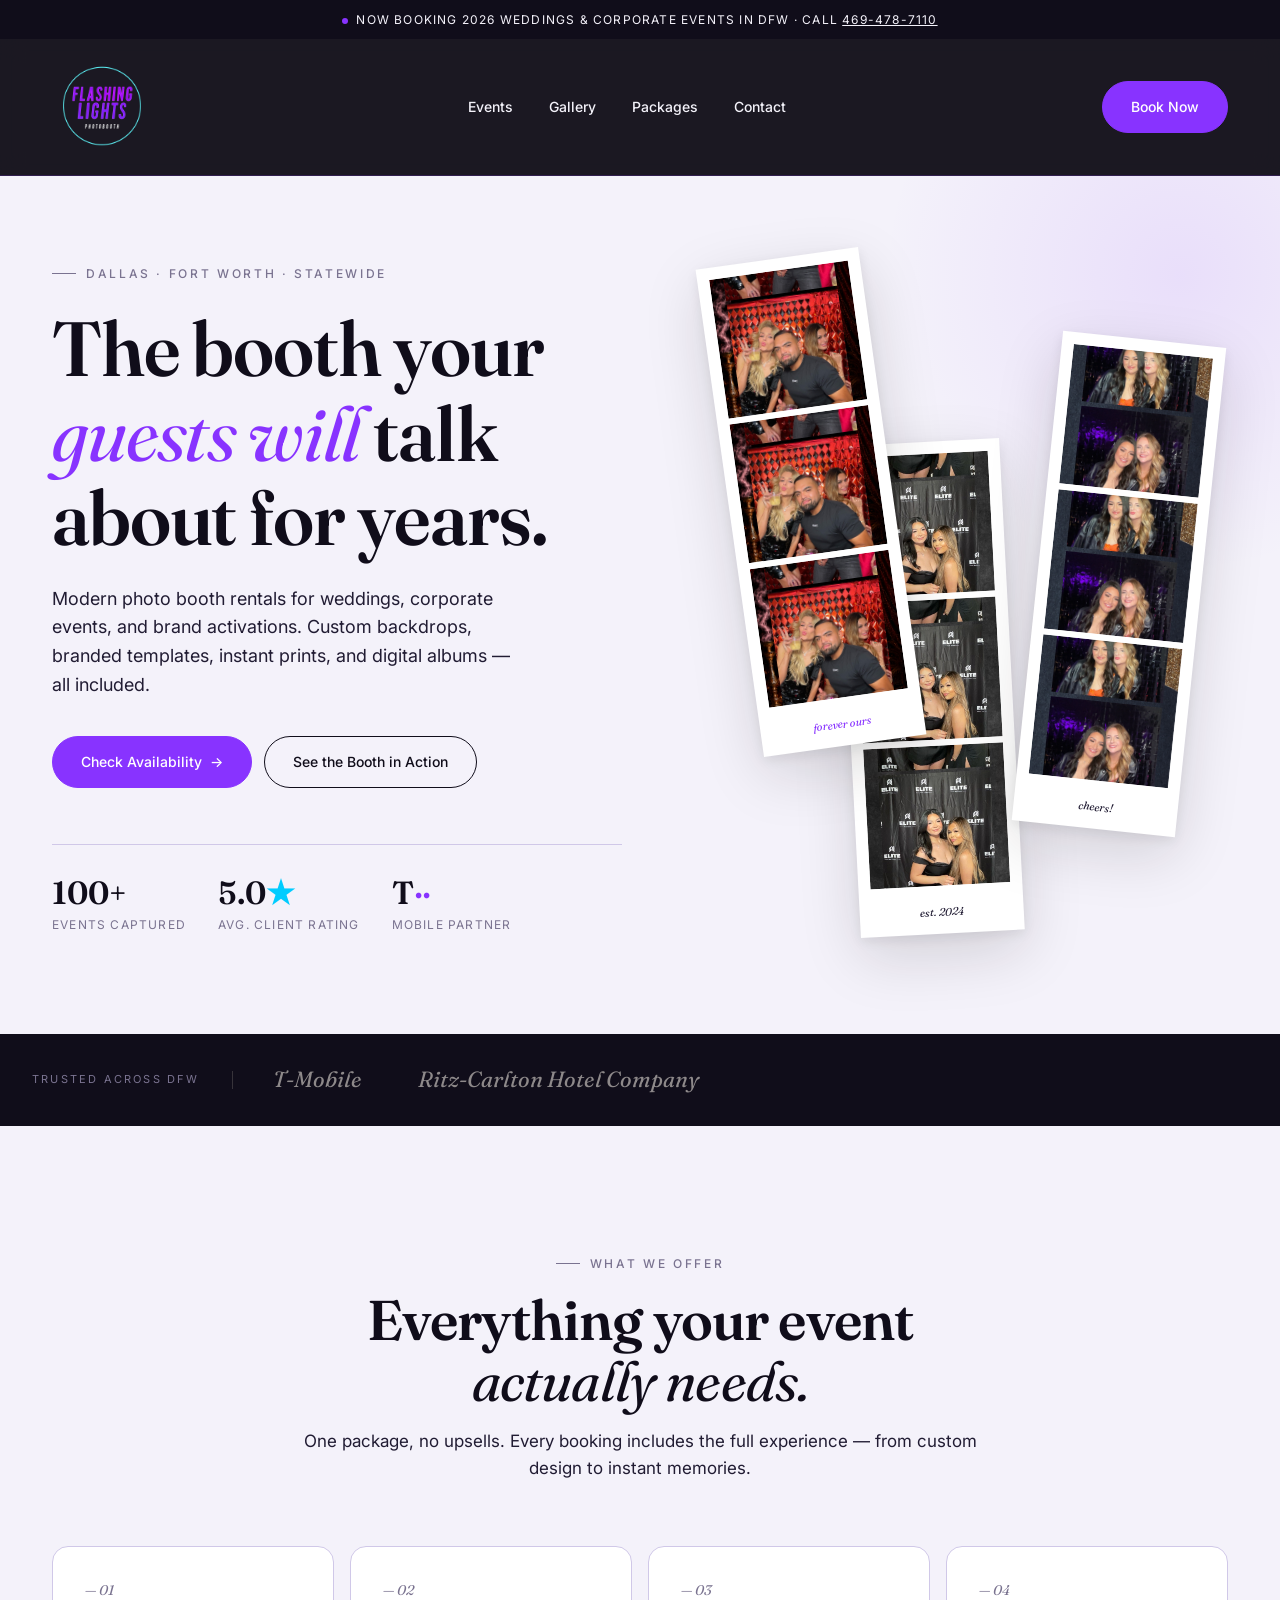
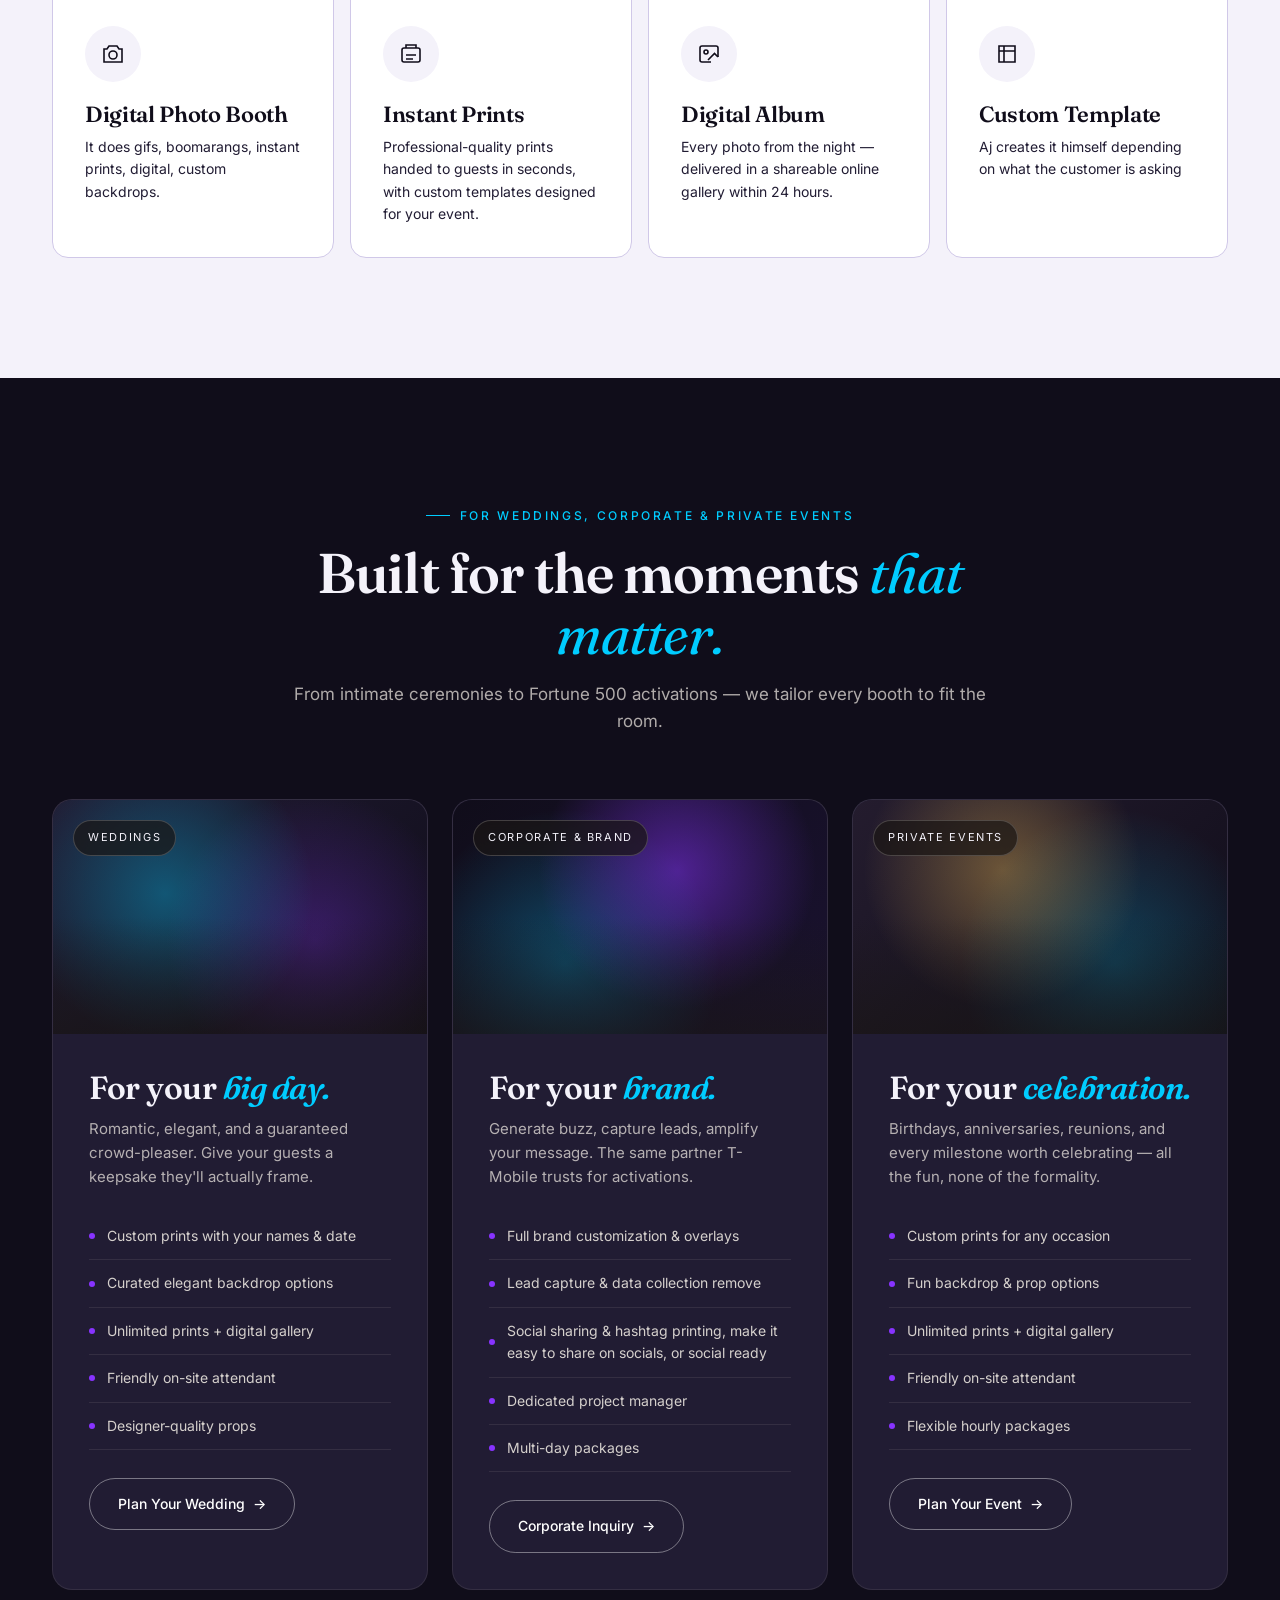
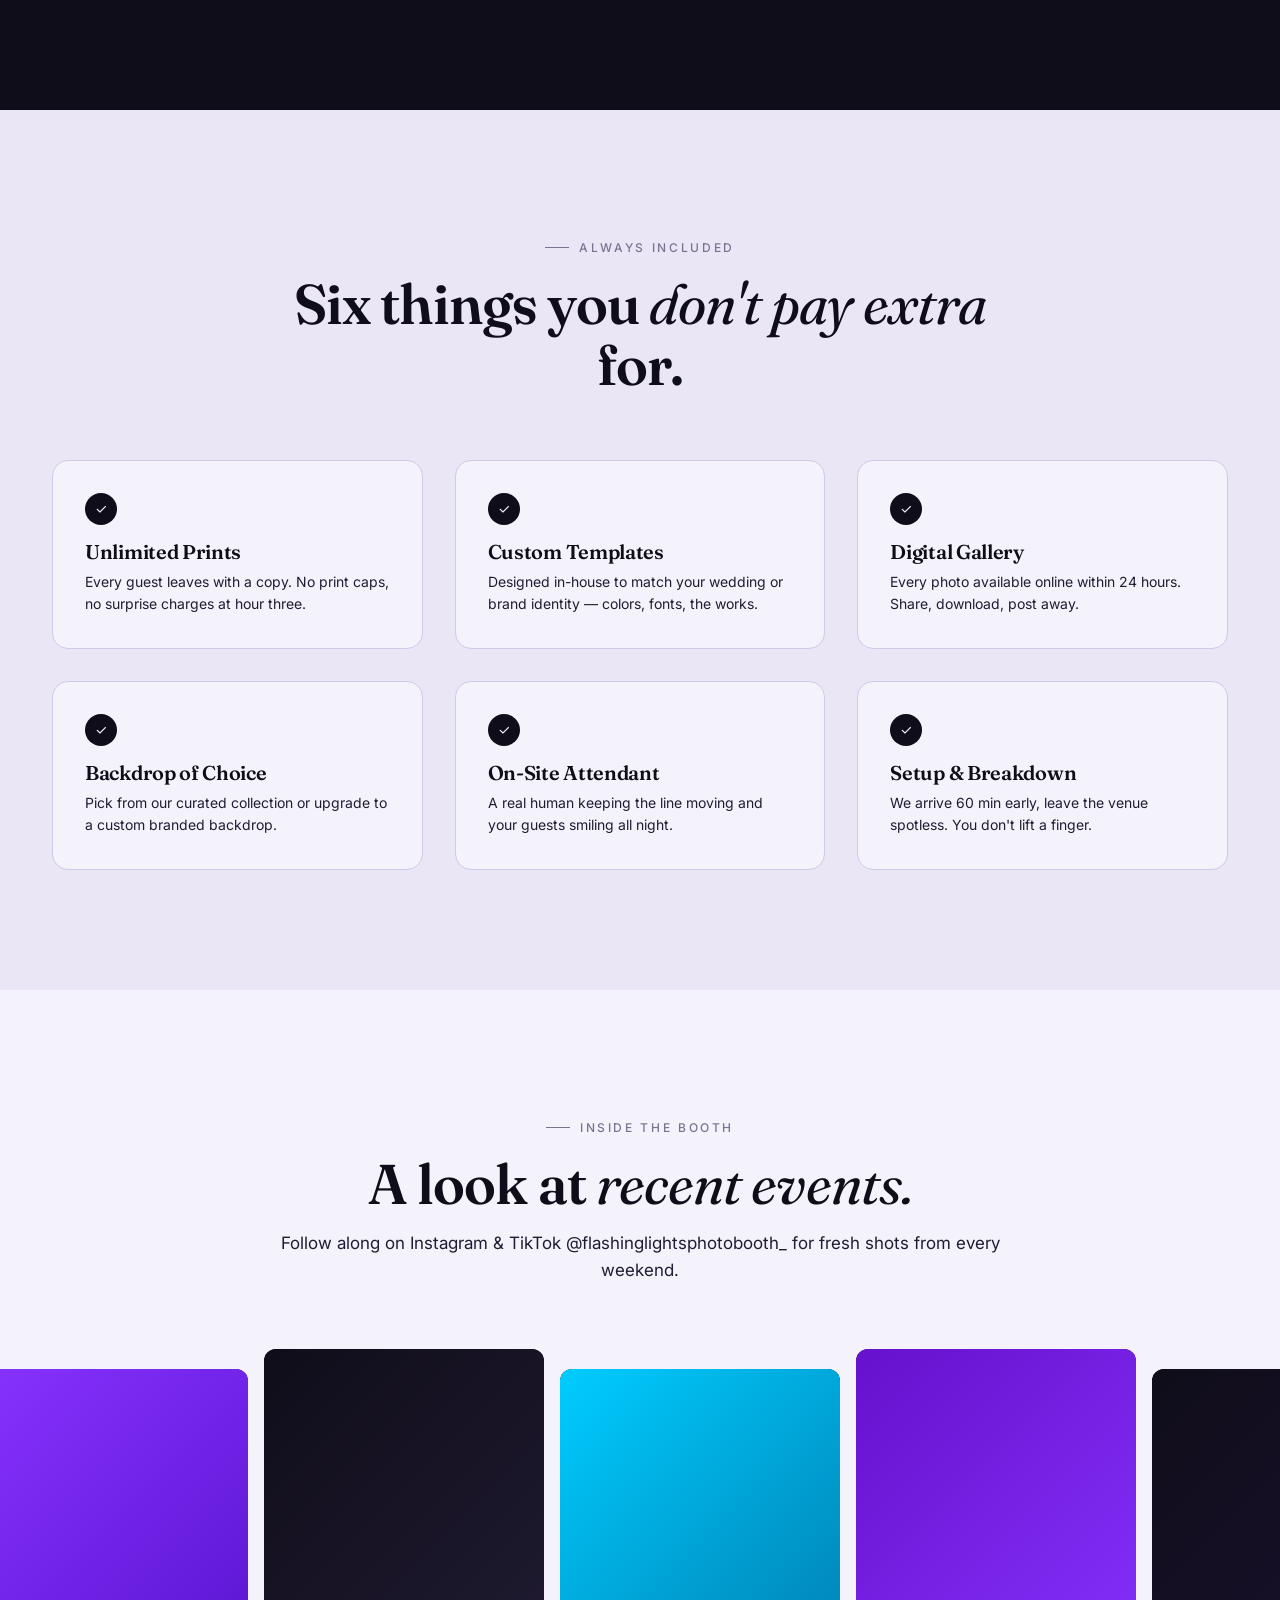
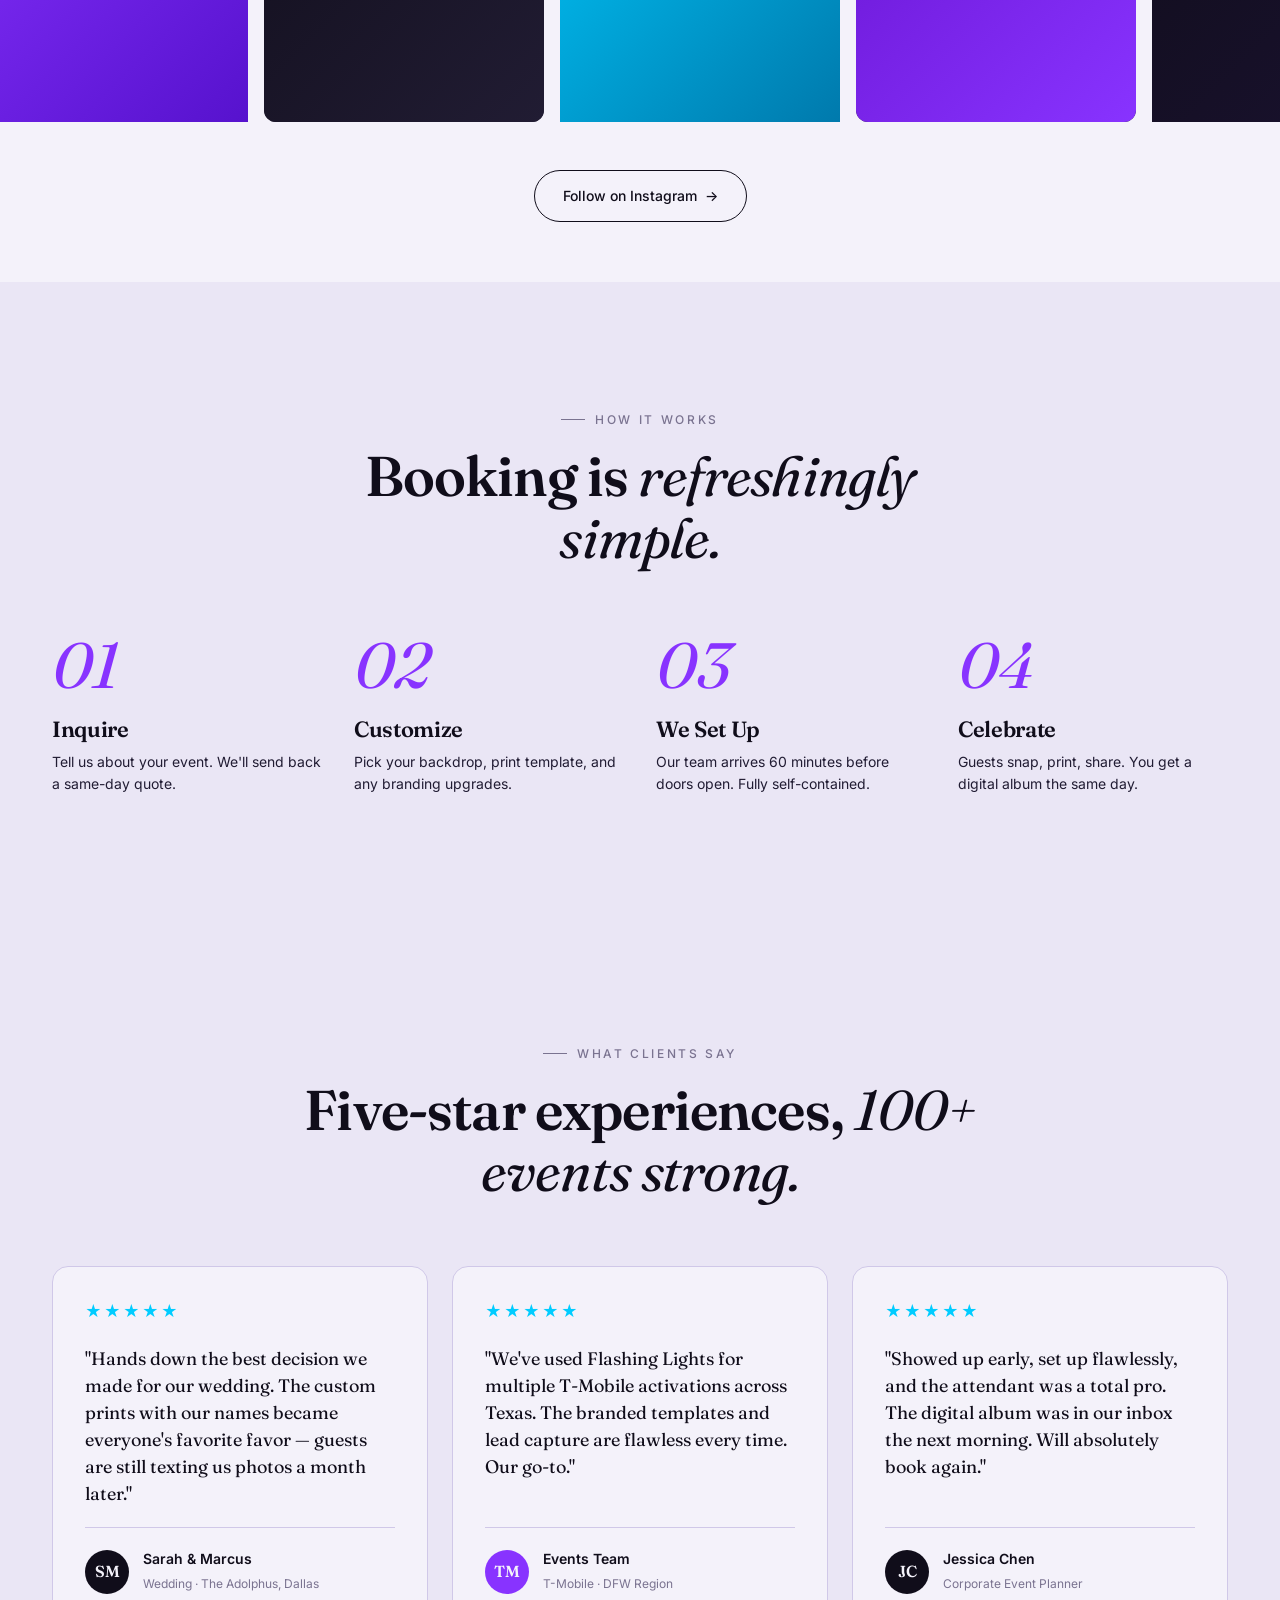
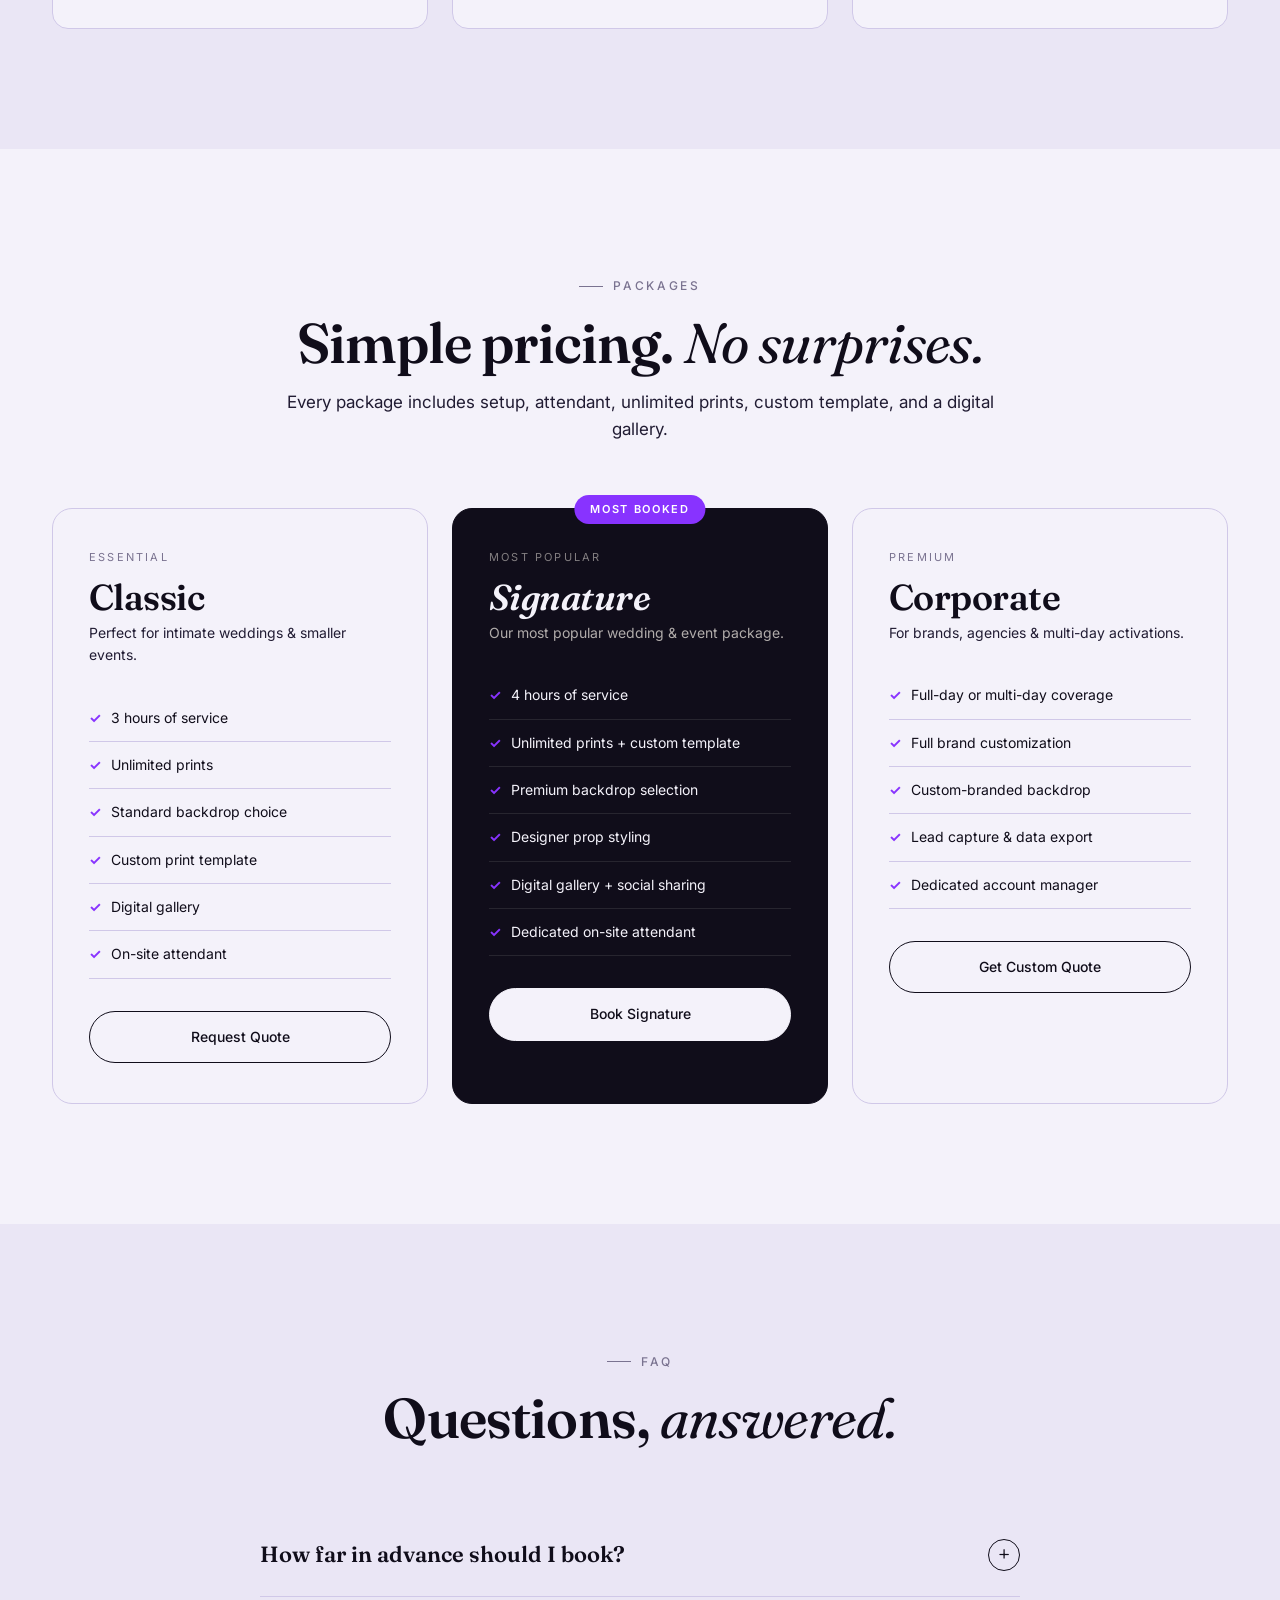
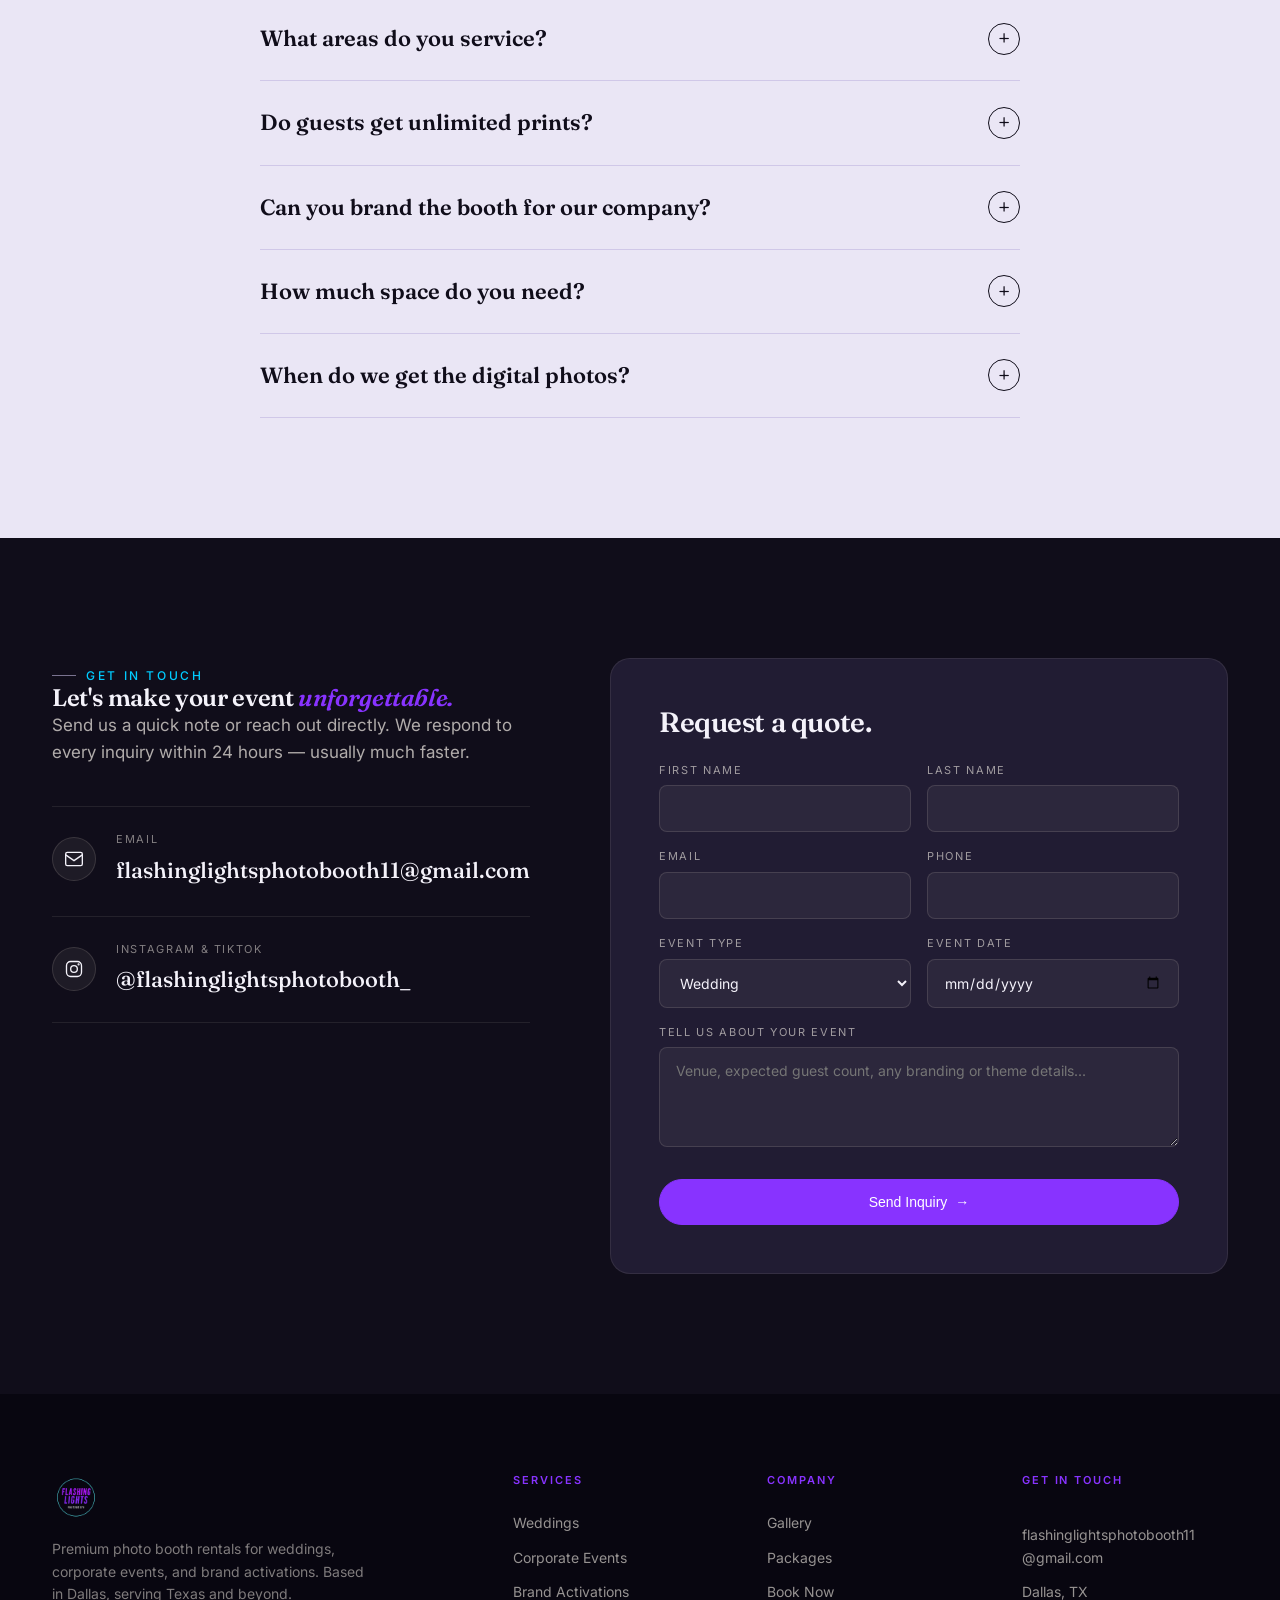
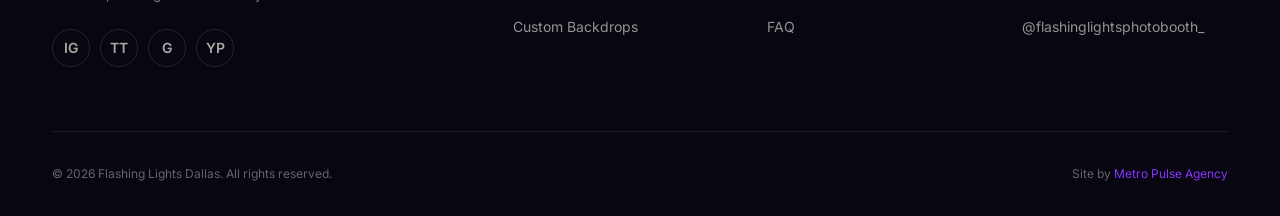
==== index.html @ 2d7314d4 "added-main-image-changs-andAjs-changes" ====
<!DOCTYPE html>
<html lang="en">
<head>
<meta charset="UTF-8" />
<meta name="viewport" content="width=device-width, initial-scale=1.0" />
<title>Flashing Lights Dallas — Photo Booth Rentals for Weddings & Corporate Events</title>
<meta name="description" content="Premium photo booth rentals in Dallas. Weddings, corporate events, and brand activations. Trusted by T-Mobile. Custom templates, backdrops, prints, and digital albums." />
<link rel="preconnect" href="https://fonts.googleapis.com">
<link rel="preconnect" href="https://fonts.gstatic.com" crossorigin>
<link href="https://fonts.googleapis.com/css2?family=Fraunces:ital,opsz,wght@0,9..144,400;0,9..144,600;0,9..144,800;1,9..144,400&family=Inter:wght@300;400;500;600;700&display=swap" rel="stylesheet">
<link rel="stylesheet" href="style.css">
</head>
<body>

<div class="top-bar">
  <span class="magenta-dot"></span>Now booking 2026 weddings &amp; corporate events in DFW · Call <a href="tel:4694787110" style="text-decoration:underline;">469-478-7110</a>
</div>

<nav class="nav">
  <div class="nav-inner">
    <a href="#" class="logo">
      <img src="assets/flashing-lights-logo.png" alt="Flashing Lights Dallas Photo Booth" class="logo-img">
    </a>
    <ul class="nav-links">
      <li><a href="#weddings">Events</a></li>
      <li><a href="#gallery">Gallery</a></li>
      <li><a href="#packages">Packages</a></li>
      <li><a href="#contact">Contact</a></li>
    </ul>
    <div class="nav-cta">
      <a href="#contact" class="btn primary">Book Now</a>
    </div>
  </div>
</nav>

<section class="hero">
  <div class="container">
    <div class="hero-grid">
      <div class="reveal">
        <span class="eyebrow">Dallas · Fort Worth · Statewide</span>
        <h1>The booth your <em>guests will</em> talk about for years.</h1>
        <p class="lead">Modern photo booth rentals for weddings, corporate events, and brand activations. Custom backdrops, branded templates, instant prints, and digital albums — all included.</p>
        <div class="hero-cta">
          <a href="#contact" class="btn primary">Check Availability <span class="arrow">→</span></a>
          <a href="#gallery" class="btn">See the Booth in Action</a>
        </div>
        <div class="hero-meta">
          <div class="hero-meta-item"><div class="num">100+</div><div class="label">Events Captured</div></div>
          <div class="hero-meta-item"><div class="num">5.0<span style="color:var(--gold);">★</span></div><div class="label">Avg. Client Rating</div></div>
          <div class="hero-meta-item"><div class="num">T<span style="color:var(--magenta);">··</span></div><div class="label">Mobile Partner</div></div>
        </div>
      </div>
      <div class="hero-visual reveal">
        <div class="photo-strip strip-1"><div class="photos"><div class="photo"><img src="assets/main-1.jpeg" alt="Photo booth guests"></div><div class="photo"><img src="assets/main-1.jpeg" alt="Photo booth guests"></div><div class="photo"><img src="assets/main-1.jpeg" alt="Photo booth guests"></div></div><div class="caption">forever ours</div></div>
        <div class="photo-strip strip-2"><div class="photos"><div class="photo"><img src="assets/main-2.jpeg" alt="Photo booth guests"></div><div class="photo"><img src="assets/main-2.jpeg" alt="Photo booth guests"></div><div class="photo"><img src="assets/main-2.jpeg" alt="Photo booth guests"></div></div><div class="caption">cheers!</div></div>
        <div class="photo-strip strip-3"><div class="photos"><div class="photo"><img src="assets/main-3.jpeg" alt="Photo booth guests"></div><div class="photo"><img src="assets/main-3.jpeg" alt="Photo booth guests"></div><div class="photo"><img src="assets/main-3.jpeg" alt="Photo booth guests"></div></div><div class="caption">est. 2024</div></div>
      </div>
    </div>
  </div>
</section>

<section class="trusted">
  <div class="trusted-inner">
    <div class="trusted-label">Trusted Across DFW</div>
    <div class="trusted-logos">
      <span>T-Mobile</span>
      
      <span>Ritz-Carlton Hotel Company</span>
     
    </div>
  </div>
</section>

<section class="block" id="services">
  <div class="container">
    <div class="section-head center reveal">
      <span class="eyebrow">What We Offer</span>
      <h2>Everything your event <em>actually needs.</em></h2>
      <p>One package, no upsells. Every booking includes the full experience — from custom design to instant memories.</p>
    </div>
    <div class="services-grid">
      <div class="service-card reveal">
        <div class="num">— 01</div>
        <div class="service-icon"><svg width="24" height="24" viewBox="0 0 24 24" fill="none" stroke="currentColor" stroke-width="1.6"><path d="M3 7h3l2-3h8l2 3h3v13H3z"/><circle cx="12" cy="13" r="4"/></svg></div>
        <h3>Digital Photo Booth</h3>
        <p>It does gifs, boomarangs, instant prints, digital, custom backdrops. </p>
      </div>
      <div class="service-card reveal">
        <div class="num">— 02</div>
        <div class="service-icon"><svg width="24" height="24" viewBox="0 0 24 24" fill="none" stroke="currentColor" stroke-width="1.6"><rect x="3" y="6" width="18" height="14" rx="2"/><path d="M7 6V3h10v3M7 13h10M7 17h7"/></svg></div>
        <h3>Instant Prints</h3>
        <p>Professional-quality prints handed to guests in seconds, with custom templates designed for your event.</p>
      </div>
      <div class="service-card reveal">
        <div class="num">— 03</div>
        <div class="service-icon"><svg width="24" height="24" viewBox="0 0 24 24" fill="none" stroke="currentColor" stroke-width="1.6"><path d="M21 15V6a2 2 0 0 0-2-2H5a2 2 0 0 0-2 2v12a2 2 0 0 0 2 2h9"/><circle cx="9" cy="10" r="2"/><path d="m21 15-3.5-3.5L11 18"/></svg></div>
        <h3>Digital Album</h3>
        <p>Every photo from the night — delivered in a shareable online gallery within 24 hours.</p>
      </div>
      <div class="service-card reveal">
        <div class="num">— 04</div>
        <div class="service-icon"><svg width="24" height="24" viewBox="0 0 24 24" fill="none" stroke="currentColor" stroke-width="1.6"><path d="M4 4h16v16H4zM4 9h16M9 4v16"/></svg></div>
        <h3>Custom Template</h3>
        <p>Aj creates it himself depending on what the customer is asking</p>
      </div>
    </div>
  </div>
</section>

<section class="block events" id="weddings">
  <div class="container">
    <div class="section-head center reveal">
      <span class="eyebrow">For Weddings, Corporate &amp; Private Events</span>
      <h2 style="color:var(--cream);">Built for the moments <em style="color:var(--gold);">that matter.</em></h2>
      <p>From intimate ceremonies to Fortune 500 activations — we tailor every booth to fit the room.</p>
    </div>
    <div class="events-split">
      <div class="event-panel reveal">
        <div class="event-img wedding"><span class="event-tag">Weddings</span></div>
        <div class="event-body">
          <h3>For your <em>big day.</em></h3>
          <p>Romantic, elegant, and a guaranteed crowd-pleaser. Give your guests a keepsake they'll actually frame.</p>
          <ul class="event-features">
            <li>Custom prints with your names &amp; date</li>
            <li>Curated elegant backdrop options</li>
            <li>Unlimited prints + digital gallery</li>
            <li>Friendly on-site attendant</li>
            <li>Designer-quality props</li>
          </ul>
          <a href="#contact" class="btn ghost-light">Plan Your Wedding <span class="arrow">→</span></a>
        </div>
      </div>
      <div class="event-panel reveal" id="corporate">
        <div class="event-img corporate"><span class="event-tag">Corporate &amp; Brand</span></div>
        <div class="event-body">
          <h3>For your <em>brand.</em></h3>
          <p>Generate buzz, capture leads, amplify your message. The same partner T-Mobile trusts for activations.</p>
          <ul class="event-features">
            <li>Full brand customization &amp; overlays</li>
            <li>Lead capture &amp; data collection remove</li>
            <li>Social sharing &amp; hashtag printing, make it easy to share on socials, or social ready</li>
            <li>Dedicated project manager</li>
            <li>Multi-day packages</li>
          </ul>
          <a href="#contact" class="btn ghost-light">Corporate Inquiry <span class="arrow">→</span></a>
        </div>
      </div>
      <div class="event-panel reveal">
        <div class="event-img private"><span class="event-tag">Private Events</span></div>
        <div class="event-body">
          <h3>For your <em>celebration.</em></h3>
          <p>Birthdays, anniversaries, reunions, and every milestone worth celebrating — all the fun, none of the formality.</p>
          <ul class="event-features">
            <li>Custom prints for any occasion</li>
            <li>Fun backdrop &amp; prop options</li>
            <li>Unlimited prints + digital gallery</li>
            <li>Friendly on-site attendant</li>
            <li>Flexible hourly packages</li>
          </ul>
          <a href="#contact" class="btn ghost-light">Plan Your Event <span class="arrow">→</span></a>
        </div>
      </div>
    </div>
  </div>
</section>


<section class="block included">
  <div class="container">
    <div class="section-head center reveal">
      <span class="eyebrow">Always Included</span>
      <h2>Six things you <em>don't pay extra</em> for.</h2>
    </div>
    <div class="included-grid">
      <div class="included-item reveal"><div class="check">✓</div><h4>Unlimited Prints</h4><p>Every guest leaves with a copy. No print caps, no surprise charges at hour three.</p></div>
      <div class="included-item reveal"><div class="check">✓</div><h4>Custom Templates</h4><p>Designed in-house to match your wedding or brand identity — colors, fonts, the works.</p></div>
      <div class="included-item reveal"><div class="check">✓</div><h4>Digital Gallery</h4><p>Every photo available online within 24 hours. Share, download, post away.</p></div>
      <div class="included-item reveal"><div class="check">✓</div><h4>Backdrop of Choice</h4><p>Pick from our curated collection or upgrade to a custom branded backdrop.</p></div>
      <div class="included-item reveal"><div class="check">✓</div><h4>On-Site Attendant</h4><p>A real human keeping the line moving and your guests smiling all night.</p></div>
      <div class="included-item reveal"><div class="check">✓</div><h4>Setup &amp; Breakdown</h4><p>We arrive 60 min early, leave the venue spotless. You don't lift a finger.</p></div>
    </div>
  </div>
</section>

<section class="block" id="gallery" style="padding-bottom: 60px;">
  <div class="container">
    <div class="section-head center reveal">
      <span class="eyebrow">Inside the Booth</span>
      <h2>A look at <em>recent events.</em></h2>
      <p>Follow along on Instagram &amp; TikTok @flashinglightsphotobooth_ for fresh shots from every weekend.</p>
    </div>
  </div>
  <div class="gallery-marquee">
    <div class="marquee-track">
      <div class="gallery-item"><div class="gradient"></div></div><div class="gallery-item"><div class="gradient"></div></div><div class="gallery-item"><div class="gradient"></div></div><div class="gallery-item"><div class="gradient"></div></div><div class="gallery-item"><div class="gradient"></div></div><div class="gallery-item"><div class="gradient"></div></div><div class="gallery-item"><div class="gradient"></div></div><div class="gallery-item"><div class="gradient"></div></div>
      <div class="gallery-item"><div class="gradient"></div></div><div class="gallery-item"><div class="gradient"></div></div><div class="gallery-item"><div class="gradient"></div></div><div class="gallery-item"><div class="gradient"></div></div><div class="gallery-item"><div class="gradient"></div></div><div class="gallery-item"><div class="gradient"></div></div><div class="gallery-item"><div class="gradient"></div></div><div class="gallery-item"><div class="gradient"></div></div>
    </div>
  </div>
  <div class="container" style="text-align:center; margin-top: 48px;">
    <a href="https://www.instagram.com/flashinglightsphotobooth_" target="_blank" class="btn">Follow on Instagram <span class="arrow">→</span></a>
  </div>
</section>

<section class="block" style="background: var(--cream-2);">
  <div class="container">
    <div class="section-head center reveal">
      <span class="eyebrow">How It Works</span>
      <h2>Booking is <em>refreshingly simple.</em></h2>
    </div>
    <div class="steps">
      <div class="step reveal"><span class="step-num">01</span><h4>Inquire</h4><p>Tell us about your event. We'll send back a same-day quote.</p></div>
      <div class="step reveal"><span class="step-num">02</span><h4>Customize</h4><p>Pick your backdrop, print template, and any branding upgrades.</p></div>
      <div class="step reveal"><span class="step-num">03</span><h4>We Set Up</h4><p>Our team arrives 60 minutes before doors open. Fully self-contained.</p></div>
      <div class="step reveal"><span class="step-num">04</span><h4>Celebrate</h4><p>Guests snap, print, share. You get a digital album the same day.</p></div>
    </div>
  </div>
</section>

<section class="block testimonials">
  <div class="container">
    <div class="section-head center reveal">
      <span class="eyebrow">What Clients Say</span>
      <h2>Five-star experiences, <em>100+ events strong.</em></h2>
    </div>
    <div class="testimonial-grid">
      <div class="testimonial reveal">
        <div class="stars">★★★★★</div>
        <blockquote>"Hands down the best decision we made for our wedding. The custom prints with our names became everyone's favorite favor — guests are still texting us photos a month later."</blockquote>
        <div class="testimonial-author"><div class="author-avatar">SM</div><div class="author-info"><strong>Sarah &amp; Marcus</strong><span>Wedding · The Adolphus, Dallas</span></div></div>
      </div>
      <div class="testimonial reveal">
        <div class="stars">★★★★★</div>
        <blockquote>"We've used Flashing Lights for multiple T-Mobile activations across Texas. The branded templates and lead capture are flawless every time. Our go-to."</blockquote>
        <div class="testimonial-author"><div class="author-avatar" style="background: var(--magenta);">TM</div><div class="author-info"><strong>Events Team</strong><span>T-Mobile · DFW Region</span></div></div>
      </div>
      <div class="testimonial reveal">
        <div class="stars">★★★★★</div>
        <blockquote>"Showed up early, set up flawlessly, and the attendant was a total pro. The digital album was in our inbox the next morning. Will absolutely book again."</blockquote>
        <div class="testimonial-author"><div class="author-avatar">JC</div><div class="author-info"><strong>Jessica Chen</strong><span>Corporate Event Planner</span></div></div>
      </div>
    </div>
  </div>
</section>

<section class="block" id="packages">
  <div class="container">
    <div class="section-head center reveal">
      <span class="eyebrow">Packages</span>
      <h2>Simple pricing. <em>No surprises.</em></h2>
      <p>Every package includes setup, attendant, unlimited prints, custom template, and a digital gallery.</p>
    </div>
    <div class="packages">
      <div class="package reveal">
        <div class="tier">Essential</div>
        <h3>Classic</h3>
        <p class="desc">Perfect for intimate weddings &amp; smaller events.</p>
        <ul><li>3 hours of service</li><li>Unlimited prints</li><li>Standard backdrop choice</li><li>Custom print template</li><li>Digital gallery</li><li>On-site attendant</li></ul>
        <a href="#contact" class="btn">Request Quote</a>
      </div>
      <div class="package featured reveal">
        <div class="featured-tag">Most Booked</div>
        <div class="tier">Most Popular</div>
        <h3><em>Signature</em></h3>
        <p class="desc">Our most popular wedding &amp; event package.</p>
        <ul><li>4 hours of service</li><li>Unlimited prints + custom template</li><li>Premium backdrop selection</li><li>Designer prop styling</li><li>Digital gallery + social sharing</li><li>Dedicated on-site attendant</li></ul>
        <a href="#contact" class="btn primary">Book Signature</a>
      </div>
      <div class="package reveal">
        <div class="tier">Premium</div>
        <h3>Corporate</h3>
        <p class="desc">For brands, agencies &amp; multi-day activations.</p>
        <ul><li>Full-day or multi-day coverage</li><li>Full brand customization</li><li>Custom-branded backdrop</li><li>Lead capture &amp; data export</li><li>Dedicated account manager</li></ul>
        <a href="#contact" class="btn">Get Custom Quote</a>
      </div>
    </div>
  </div>
</section>

<section class="block" style="background: var(--cream-2);">
  <div class="container">
    <div class="section-head center reveal">
      <span class="eyebrow">FAQ</span>
      <h2>Questions, <em>answered.</em></h2>
    </div>
    <div class="faq-list">
      <details class="faq-item reveal"><summary class="faq-q">How far in advance should I book? <span class="plus">+</span></summary><p class="faq-a">For weddings, we recommend booking 6–9 months in advance, especially for peak season (April–October). Corporate events can often be accommodated on shorter notice — call us at 469-478-7110 to check availability.</p></details>
      <details class="faq-item reveal"><summary class="faq-q">What areas do you service? <span class="plus">+</span></summary><p class="faq-a">We're based in Dallas and serve the entire DFW metroplex with no travel fees. We also travel statewide and nationally for corporate activations and destination weddings — additional travel rates apply outside DFW.</p></details>
      <details class="faq-item reveal"><summary class="faq-q">Do guests get unlimited prints? <span class="plus">+</span></summary><p class="faq-a">Yes. Every package includes unlimited prints throughout your event window. We recommend a 2x6 strip for weddings (everyone gets one) and 4x6 single prints for corporate events.</p></details>
      <details class="faq-item reveal"><summary class="faq-q">Can you brand the booth for our company? <span class="plus">+</span></summary><p class="faq-a">Absolutely. Our corporate package includes full brand customization — logos on prints, custom backdrops, branded overlays, and even printed step-and-repeats. T-Mobile, for example, gets a fully branded experience at every activation.</p></details>
      <details class="faq-item reveal"><summary class="faq-q">How much space do you need? <span class="plus">+</span></summary><p class="faq-a">A 10ft x 10ft area is ideal for our open-air setup with backdrop. We can work in slightly smaller spaces — let us know your venue and we'll confirm ahead of time.</p></details>
      <details class="faq-item reveal"><summary class="faq-q">When do we get the digital photos? <span class="plus">+</span></summary><p class="faq-a">Within 24 hours of your event. We deliver a private online gallery you can share with guests, download in full resolution, or post to social media.</p></details>
    </div>
  </div>
</section>

<section class="block contact" id="contact">
  <div class="container">
    <div class="contact-grid">
      <div class="reveal">
        <span class="eyebrow" style="color: var(--gold);">Get In Touch</span>
        <h2>Let's make your event <em>unforgettable.</em></h2>
        <p>Send us a quick note or reach out directly. We respond to every inquiry within 24 hours — usually much faster.</p>
        <div class="contact-methods">
          
          <a href="mailto:flashinglightsphotobooth11@gmail.com" class="contact-method">
            <div class="contact-icon"><svg width="20" height="20" viewBox="0 0 24 24" fill="none" stroke="var(--cream)" stroke-width="1.6"><rect x="2" y="4" width="20" height="16" rx="2"/><path d="M2 7l10 7 10-7"/></svg></div>
            <div><div class="label">Email</div><div class="value">flashinglightsphotobooth11@gmail.com</div></div>
          </a>
          <a href="https://www.instagram.com/flashinglightsphotobooth_" target="_blank" class="contact-method">
            <div class="contact-icon"><svg width="20" height="20" viewBox="0 0 24 24" fill="none" stroke="var(--cream)" stroke-width="1.6"><rect x="3" y="3" width="18" height="18" rx="5"/><circle cx="12" cy="12" r="4"/><circle cx="17.5" cy="6.5" r="0.5" fill="var(--cream)"/></svg></div>
            <div><div class="label">Instagram &amp; TikTok</div><div class="value">@flashinglightsphotobooth_</div></div>
          </a>
        </div>
      </div>
      <form class="booking-form reveal" onsubmit="event.preventDefault(); alert('Thanks! We will be in touch within 24 hours.');">
        <h3>Request a quote.</h3>
        <div class="form-row">
          <div class="field"><label>First Name</label><input type="text" required></div>
          <div class="field"><label>Last Name</label><input type="text" required></div>
        </div>
        <div class="form-row">
          <div class="field"><label>Email</label><input type="email" required></div>
          <div class="field"><label>Phone</label><input type="tel"></div>
        </div>
        <div class="form-row">
          <div class="field"><label>Event Type</label><select><option>Wedding</option><option>Corporate Event</option><option>Brand Activation</option><option>Birthday / Private</option><option>Other</option></select></div>
          <div class="field"><label>Event Date</label><input type="date"></div>
        </div>
        <div class="field full" style="margin-bottom: 24px;">
          <label>Tell Us About Your Event</label>
          <textarea placeholder="Venue, expected guest count, any branding or theme details..."></textarea>
        </div>
        <button type="submit" class="btn magenta">Send Inquiry <span class="arrow">→</span></button>
      </form>
    </div>
  </div>
</section>

<footer>
  <div class="container">
    <div class="footer-grid">
      <div class="brand-block">
        <div class="logo"><img src="assets/flashing-lights-logo.png" alt="Flashing Lights Dallas Photo Booth" class="logo-img"></div>
        <p>Premium photo booth rentals for weddings, corporate events, and brand activations. Based in Dallas, serving Texas and beyond.</p>
        <div class="social-row">
          <a href="https://www.instagram.com/flashinglightsphotobooth_" target="_blank" class="social-link">IG</a>
          <a href="#" class="social-link">TT</a>
          <a href="https://www.google.com/search?q=Flashing+Lights+Photo+Booth+Dallas" target="_blank" class="social-link">G</a>
          <a href="#" class="social-link">YP</a>
        </div>
      </div>
      <div>
        <h4>Services</h4>
        <ul><li><a href="#weddings">Weddings</a></li><li><a href="#corporate">Corporate Events</a></li><li><a href="#corporate">Brand Activations</a></li><li><a href="#services">Custom Backdrops</a></li></ul>
      </div>
      <div>
        <h4>Company</h4>
        <ul><li><a href="#gallery">Gallery</a></li><li><a href="#packages">Packages</a></li><li><a href="#contact">Book Now</a></li><li><a href="#contact">FAQ</a></li></ul>
      </div>
      <div>
        <h4>Get In Touch</h4>
        <ul><li></li><li><a href="mailto:flashinglightsphotobooth11@gmail.com">flashinglightsphotobooth11<br>@gmail.com</a></li><li>Dallas, TX</li><li><a href="https://www.instagram.com/flashinglightsphotobooth_" target="_blank">@flashinglightsphotobooth_</a></li></ul>
      </div>
    </div>
    <div class="footer-bottom">
      <span>© 2026 Flashing Lights Dallas. All rights reserved.</span>
      <span>Site by <a href="#" style="color: var(--magenta);">Metro Pulse Agency</a></span>
    </div>
  </div>
</footer>

<script src="app.js"></script>
</body>
</html>
---- style.css ----
:root {
  --cream: #f4f2fa;
  --cream-2: #eae6f5;
  --ink: #100d1a;
  --ink-soft: #211c33;
  --muted: #7a7390;
  --line: #d0c8e8;
  --magenta: #8833ff;
  --magenta-deep: #6611cc;
  --gold: #00ccff;
}

* {
  box-sizing: border-box;
  margin: 0;
  padding: 0;
}

html {
  scroll-behavior: smooth;
}

body {
  font-family: 'Inter', sans-serif;
  background: var(--cream);
  color: var(--ink);
  font-size: 16px;
  line-height: 1.6;
  -webkit-font-smoothing: antialiased;
  overflow-x: hidden;
}

h1, h2, h3, h4 {
  font-family: 'Fraunces', serif;
  font-weight: 600;
  letter-spacing: -0.015em;
  line-height: 1.1;
}

a {
  color: inherit;
  text-decoration: none;
}

.container {
  max-width: 1240px;
  margin: 0 auto;
  padding: 0 32px;
}

/* ---------- Eyebrow ---------- */

.eyebrow {
  font-size: 12px;
  text-transform: uppercase;
  letter-spacing: 0.22em;
  font-weight: 500;
  color: var(--muted);
  display: inline-flex;
  align-items: center;
  gap: 10px;
}

.eyebrow::before {
  content: "";
  width: 24px;
  height: 1px;
  background: var(--muted);
}

/* ---------- Buttons ---------- */

.btn {
  display: inline-flex;
  align-items: center;
  gap: 8px;
  padding: 14px 28px;
  border-radius: 999px;
  font-size: 14px;
  font-weight: 500;
  transition: all 0.3s cubic-bezier(0.2, 0.8, 0.2, 1);
  cursor: pointer;
  border: 1.5px solid var(--ink);
  background: transparent;
  color: var(--ink);
}

.btn:hover {
  background: var(--ink);
  color: var(--cream);
  transform: translateY(-2px);
}

.btn.primary {
  background: var(--magenta);
  border-color: var(--magenta);
  color: white;
}

.btn.primary:hover {
  background: var(--magenta);
  border-color: var(--magenta);
  transform: translateY(-4px);
}

.btn.magenta {
  background: var(--magenta);
  border-color: var(--magenta);
  color: white;
}

.btn.magenta:hover {
  background: var(--magenta-deep);
  border-color: var(--magenta-deep);
}

.btn.ghost-light {
  border-color: rgba(255, 255, 255, 0.4);
  color: white;
}

.btn.ghost-light:hover {
  background: white;
  color: var(--ink);
  border-color: white;
}

.btn .arrow {
  transition: transform 0.3s;
}

.btn:hover .arrow {
  transform: translateX(4px);
}

/* ---------- Top Bar ---------- */

.top-bar {
  background: var(--ink);
  color: var(--cream);
  text-align: center;
  padding: 10px 32px;
  font-size: 12px;
  letter-spacing: 0.1em;
  text-transform: uppercase;
}

.top-bar .magenta-dot {
  display: inline-block;
  width: 6px;
  height: 6px;
  background: var(--magenta);
  border-radius: 50%;
  margin-right: 8px;
  vertical-align: middle;
}

/* ---------- Nav ---------- */

.nav {
  position: sticky;
  top: 0;
  z-index: 100;
  background: rgba(8, 6, 16, 0.92);
  backdrop-filter: blur(12px);
  -webkit-backdrop-filter: blur(12px);
  border-bottom: 1px solid rgba(136, 51, 255, 0.2);
}

.nav-inner {
  max-width: 1240px;
  margin: 0 auto;
  padding: 18px 32px;
  display: flex;
  align-items: center;
  justify-content: space-between;
}

.logo {
  display: flex;
  align-items: center;
  gap: 10px;
  font-family: 'Fraunces', serif;
  font-weight: 800;
  font-size: 20px;
}

.logo-img {
  height: 100px;
  width: auto;
  display: block;
}

.logo small {
  display: block;
  font-family: 'Inter', sans-serif;
  font-size: 9px;
  font-weight: 500;
  letter-spacing: 0.25em;
  color: var(--muted);
  text-transform: uppercase;
  margin-top: 2px;
}

.nav-links {
  display: flex;
  gap: 36px;
  list-style: none;
  font-size: 14px;
  font-weight: 500;
  color: var(--cream);
}

.nav-links a {
  position: relative;
}

.nav-links a::after {
  content: "";
  position: absolute;
  bottom: -4px;
  left: 0;
  width: 0;
  height: 1px;
  background: var(--magenta);
  transition: width 0.3s;
}

.nav-links a:hover::after {
  width: 100%;
}

.nav-cta {
  display: flex;
  align-items: center;
  gap: 12px;
}

.phone-link {
  font-size: 13px;
  font-weight: 500;
  color: var(--cream);
}

.phone-link:hover {
  color: var(--magenta);
}

.nav-cta .btn:not(.primary) {
  border-color: rgba(244, 242, 250, 0.4);
  color: var(--cream);
}

.nav-cta .btn:not(.primary):hover {
  background: var(--cream);
  color: var(--ink);
}

/* ---------- Hero ---------- */

.hero {
  position: relative;
  padding: 80px 0 100px;
  overflow: hidden;
}

.hero::before {
  content: "";
  position: absolute;
  top: -200px;
  right: -200px;
  width: 600px;
  height: 600px;
  background: radial-gradient(circle, rgba(136, 51, 255, 0.1) 0%, transparent 70%);
  pointer-events: none;
}

.hero-grid {
  display: grid;
  grid-template-columns: 1.05fr 1fr;
  gap: 64px;
  align-items: center;
  position: relative;
}

.hero h1 {
  font-size: clamp(48px, 6vw, 84px);
  margin: 24px 0;
}

.hero h1 em {
  font-style: italic;
  font-weight: 400;
  color: var(--magenta);
}

.hero .lead {
  font-size: 18px;
  color: var(--ink-soft);
  max-width: 480px;
  margin-bottom: 36px;
}

.hero-cta {
  display: flex;
  gap: 12px;
  flex-wrap: wrap;
  align-items: center;
}

.hero-meta {
  display: flex;
  gap: 32px;
  margin-top: 56px;
  padding-top: 32px;
  border-top: 1px solid var(--line);
}

.hero-meta-item .num {
  font-family: 'Fraunces', serif;
  font-size: 32px;
  font-weight: 600;
  line-height: 1;
  margin-bottom: 6px;
}

.hero-meta-item .label {
  font-size: 12px;
  color: var(--muted);
  text-transform: uppercase;
  letter-spacing: 0.1em;
}

/* ---------- Photo Strips ---------- */

.hero-visual {
  position: relative;
  aspect-ratio: 4 / 5;
}

.photo-strip {
  position: absolute;
  background: white;
  padding: 12px 12px 48px;
  box-shadow: 0 20px 60px rgba(26, 22, 20, 0.15), 0 4px 12px rgba(26, 22, 20, 0.08);
  transition: transform 0.4s cubic-bezier(0.2, 0.8, 0.2, 1);
}

.photo-strip:hover {
  transform: rotate(0deg) scale(1.03) !important;
  z-index: 5;
}

.photo-strip .photos {
  display: flex;
  flex-direction: column;
  gap: 6px;
  width: 140px;
}

.photo-strip .photo {
  aspect-ratio: 1;
  position: relative;
  overflow: hidden;
}

.photo-strip .photo img {
  width: 100%;
  height: 100%;
  object-fit: cover;
  display: block;
}

.photo-strip .caption {
  position: absolute;
  bottom: 12px;
  left: 0;
  right: 0;
  text-align: center;
  font-family: 'Fraunces', serif;
  font-style: italic;
  font-size: 11px;
  color: var(--ink-soft);
}

.strip-1 { top: 0; left: 8%; transform: rotate(-8deg); z-index: 2; }
.strip-2 { top: 12%; right: 5%; transform: rotate(6deg); z-index: 3; }
.strip-3 { bottom: 0; left: 30%; transform: rotate(-3deg); z-index: 1; }

.strip-1 .caption { color: var(--magenta); }

/* ---------- Trusted Bar ---------- */

.trusted {
  background: var(--ink);
  color: var(--cream);
  padding: 28px 32px;
  overflow: hidden;
}

.trusted-inner {
  max-width: 1240px;
  margin: 0 auto;
  display: grid;
  grid-template-columns: auto 1fr;
  gap: 40px;
  align-items: center;
}

.trusted-label {
  font-size: 11px;
  text-transform: uppercase;
  letter-spacing: 0.2em;
  color: var(--muted);
  border-right: 1px solid rgba(217, 207, 192, 0.2);
  padding-right: 32px;
}

.trusted-logos {
  display: flex;
  gap: 56px;
  align-items: center;
  font-family: 'Fraunces', serif;
  font-style: italic;
  font-size: 22px;
  flex-wrap: wrap;
  color: rgba(245, 240, 232, 0.55);
}

.trusted-logos .tmobile {
  color: var(--magenta);
  font-style: normal;
  font-weight: 700;
  font-family: 'Inter', sans-serif;
  letter-spacing: 0.05em;
  font-size: 18px;
}

.trusted-logos .tmobile::before {
  content: "T··";
  color: var(--magenta);
  margin-right: 4px;
  letter-spacing: -2px;
}

/* ---------- Sections ---------- */

section.block {
  padding: 120px 0;
  position: relative;
}

.section-head {
  margin-bottom: 64px;
  max-width: 720px;
}

.section-head.center {
  margin-left: auto;
  margin-right: auto;
  text-align: center;
}

.section-head h2 {
  font-size: clamp(36px, 4.5vw, 56px);
  margin: 16px 0;
}

.section-head h2 em {
  font-style: italic;
  font-weight: 400;
}

.section-head p {
  font-size: 17px;
  color: var(--ink-soft);
}

/* ---------- Services ---------- */

.services-grid {
  display: grid;
  grid-template-columns: repeat(4, 1fr);
  gap: 16px;
}

.service-card {
  background: white;
  border-radius: 16px;
  padding: 32px;
  border: 1px solid var(--line);
  transition: all 0.4s cubic-bezier(0.2, 0.8, 0.2, 1);
  position: relative;
  overflow: hidden;
}

.service-card:hover {
  transform: translateY(-6px);
  box-shadow: 0 24px 48px -12px rgba(26, 22, 20, 0.12);
  border-color: var(--ink);
}

.service-card .num {
  font-family: 'Fraunces', serif;
  font-style: italic;
  font-size: 14px;
  color: var(--muted);
  margin-bottom: 24px;
}

.service-icon {
  width: 56px;
  height: 56px;
  border-radius: 50%;
  background: var(--cream);
  display: flex;
  align-items: center;
  justify-content: center;
  margin-bottom: 20px;
  transition: all 0.3s;
}

.service-card:hover .service-icon {
  background: var(--magenta);
}

.service-card:hover .service-icon svg {
  stroke: white;
}

.service-icon svg {
  stroke: var(--ink);
  transition: stroke 0.3s;
}

.service-card h3 {
  font-size: 22px;
  margin-bottom: 10px;
}

.service-card p {
  color: var(--ink-soft);
  font-size: 14px;
}

/* ---------- Events ---------- */

.events {
  background: var(--ink);
  color: var(--cream);
}

.events .section-head h2 { color: var(--cream); }
.events .section-head p { color: rgba(245, 240, 232, 0.7); }
.events .eyebrow { color: var(--gold); }
.events .eyebrow::before { background: var(--gold); }

.events-split {
  display: grid;
  grid-template-columns: 1fr 1fr 1fr;
  gap: 24px;
}

.event-panel {
  background: var(--ink-soft);
  border-radius: 20px;
  overflow: hidden;
  border: 1px solid rgba(217, 207, 192, 0.1);
  transition: all 0.4s;
}

.event-panel:hover {
  transform: translateY(-4px);
}

.event-img {
  aspect-ratio: 16/10;
  position: relative;
  overflow: hidden;
}

.event-img.wedding {
  background:
    radial-gradient(circle at 30% 40%, rgba(0, 204, 255, 0.35), transparent 50%),
    radial-gradient(circle at 70% 60%, rgba(136, 51, 255, 0.3), transparent 50%),
    linear-gradient(135deg, #211c33, #100d1a);
}

.event-img.corporate {
  background:
    radial-gradient(circle at 60% 30%, rgba(136, 51, 255, 0.5), transparent 50%),
    radial-gradient(circle at 30% 70%, rgba(0, 204, 255, 0.3), transparent 50%),
    linear-gradient(135deg, #100d1a, #1a1230);
}

.event-img.private {
  background:
    radial-gradient(circle at 40% 30%, rgba(255, 200, 87, 0.35), transparent 50%),
    radial-gradient(circle at 70% 70%, rgba(0, 204, 255, 0.25), transparent 50%),
    linear-gradient(135deg, #241c2e, #100d1a);
}

.event-img::after {
  content: "";
  position: absolute;
  inset: 0;
  background: linear-gradient(180deg, transparent 50%, rgba(26, 22, 20, 0.6));
}

.event-tag {
  position: absolute;
  top: 20px;
  left: 20px;
  z-index: 2;
  font-size: 11px;
  text-transform: uppercase;
  letter-spacing: 0.15em;
  background: rgba(26, 22, 20, 0.7);
  backdrop-filter: blur(8px);
  color: var(--cream);
  padding: 8px 14px;
  border-radius: 999px;
  border: 1px solid rgba(245, 240, 232, 0.2);
}

.event-body {
  padding: 36px;
}

.event-body h3 {
  font-size: 32px;
  margin-bottom: 12px;
}

.event-body h3 em {
  font-style: italic;
  color: var(--gold);
}

.event-body > p {
  color: rgba(245, 240, 232, 0.7);
  margin-bottom: 24px;
  font-size: 15px;
}

.event-features {
  list-style: none;
  margin-bottom: 28px;
}

.event-features li {
  padding: 12px 0;
  border-bottom: 1px solid rgba(217, 207, 192, 0.1);
  font-size: 14px;
  color: rgba(245, 240, 232, 0.85);
  display: flex;
  align-items: center;
  gap: 12px;
}

.event-features li::before {
  content: "";
  width: 6px;
  height: 6px;
  background: var(--magenta);
  border-radius: 50%;
  flex-shrink: 0;
}

/* ---------- Included ---------- */

.included {
  background: var(--cream-2);
}

.included-grid {
  display: grid;
  grid-template-columns: repeat(3, 1fr);
  gap: 32px;
}

.included-item {
  padding: 32px;
  background: var(--cream);
  border-radius: 16px;
  border: 1px solid var(--line);
}

.included-item .check {
  display: inline-flex;
  align-items: center;
  justify-content: center;
  width: 32px;
  height: 32px;
  background: var(--ink);
  color: var(--cream);
  border-radius: 50%;
  margin-bottom: 16px;
  font-size: 14px;
}

.included-item h4 {
  font-size: 20px;
  margin-bottom: 8px;
}

.included-item p {
  font-size: 14px;
  color: var(--ink-soft);
}

/* ---------- Gallery ---------- */

.gallery-marquee {
  overflow: hidden;
  margin: 0 -32px;
}

.marquee-track {
  display: flex;
  gap: 16px;
  animation: marquee 40s linear infinite;
  width: max-content;
}

@keyframes marquee {
  0% { transform: translateX(0); }
  100% { transform: translateX(-50%); }
}

.gallery-item {
  width: 280px;
  aspect-ratio: 3/4;
  border-radius: 12px;
  flex-shrink: 0;
  position: relative;
  overflow: hidden;
  background: var(--ink-soft);
}

.gallery-item:nth-child(odd) {
  transform: translateY(20px);
}

.gallery-item .gradient {
  position: absolute;
  inset: 0;
}

.gallery-item:nth-child(8n+1) .gradient { background: linear-gradient(135deg, #8833ff, #5511cc); }
.gallery-item:nth-child(8n+2) .gradient { background: linear-gradient(135deg, #100d1a, #211c33); }
.gallery-item:nth-child(8n+3) .gradient { background: linear-gradient(135deg, #00ccff, #0077aa); }
.gallery-item:nth-child(8n+4) .gradient { background: linear-gradient(135deg, #6611cc, #8833ff); }
.gallery-item:nth-child(8n+5) .gradient { background: linear-gradient(135deg, #100d1a, #1a1230); }
.gallery-item:nth-child(8n+6) .gradient { background: linear-gradient(135deg, #00ccff, #8833ff); }
.gallery-item:nth-child(8n+7) .gradient { background: linear-gradient(135deg, #211c33, #100d1a); }
.gallery-item:nth-child(8n+8) .gradient { background: linear-gradient(135deg, #8833ff, #00ccff); }

/* ---------- Steps ---------- */

.steps {
  display: grid;
  grid-template-columns: repeat(4, 1fr);
  gap: 32px;
}

.step .step-num {
  font-family: 'Fraunces', serif;
  font-style: italic;
  font-size: 64px;
  font-weight: 400;
  color: var(--magenta);
  line-height: 1;
  margin-bottom: 20px;
  display: block;
}

.step h4 {
  font-size: 22px;
  margin-bottom: 10px;
}

.step p {
  font-size: 14px;
  color: var(--ink-soft);
}

/* ---------- Testimonials ---------- */

.testimonials {
  background: var(--cream-2);
}

.testimonial-grid {
  display: grid;
  grid-template-columns: repeat(3, 1fr);
  gap: 24px;
}

.testimonial {
  background: var(--cream);
  border-radius: 16px;
  padding: 32px;
  border: 1px solid var(--line);
  display: flex;
  flex-direction: column;
  gap: 20px;
}

.stars {
  color: var(--gold);
  font-size: 16px;
  letter-spacing: 2px;
}

.testimonial blockquote {
  font-family: 'Fraunces', serif;
  font-size: 18px;
  line-height: 1.5;
  font-weight: 400;
  flex: 1;
}

.testimonial-author {
  display: flex;
  align-items: center;
  gap: 14px;
  padding-top: 20px;
  border-top: 1px solid var(--line);
}

.author-avatar {
  width: 44px;
  height: 44px;
  border-radius: 50%;
  background: var(--ink);
  color: var(--cream);
  display: flex;
  align-items: center;
  justify-content: center;
  font-family: 'Fraunces', serif;
  font-weight: 600;
  font-size: 16px;
}

.author-info strong {
  display: block;
  font-size: 14px;
  font-weight: 600;
}

.author-info span {
  font-size: 12px;
  color: var(--muted);
}

/* ---------- Packages ---------- */

.packages {
  display: grid;
  grid-template-columns: repeat(3, 1fr);
  gap: 24px;
}

.package {
  background: var(--cream);
  border: 1px solid var(--line);
  border-radius: 20px;
  padding: 40px 36px;
  transition: all 0.4s;
  position: relative;
}

.package:hover {
  transform: translateY(-6px);
  border-color: var(--ink);
}

.package.featured {
  background: var(--ink);
  color: var(--cream);
  border-color: var(--ink);
  transform: scale(1.03);
}

.package.featured:hover {
  transform: scale(1.03) translateY(-6px);
}

.package .featured-tag {
  position: absolute;
  top: -14px;
  left: 50%;
  transform: translateX(-50%);
  background: var(--magenta);
  color: white;
  padding: 6px 16px;
  border-radius: 999px;
  font-size: 11px;
  text-transform: uppercase;
  letter-spacing: 0.15em;
  font-weight: 600;
}

.package .tier {
  font-size: 11px;
  text-transform: uppercase;
  letter-spacing: 0.2em;
  color: var(--muted);
  margin-bottom: 12px;
}

.package.featured .tier {
  color: rgba(245, 240, 232, 0.5);
}

.package h3 {
  font-size: 36px;
  margin-bottom: 4px;
}

.package h3 em {
  font-style: italic;
}

.package .desc {
  font-size: 14px;
  color: var(--ink-soft);
  margin-bottom: 28px;
}

.package.featured .desc {
  color: rgba(245, 240, 232, 0.7);
}

.package ul {
  list-style: none;
  margin-bottom: 32px;
}

.package li {
  padding: 12px 0;
  border-bottom: 1px solid var(--line);
  font-size: 14px;
  display: flex;
  align-items: center;
  gap: 10px;
}

.package.featured li {
  border-color: rgba(245, 240, 232, 0.1);
}

.package li::before {
  content: "✓";
  color: var(--magenta);
  font-weight: 700;
}

.package .btn {
  width: 100%;
  justify-content: center;
}

.package.featured .btn {
  background: var(--cream);
  color: var(--ink);
  border-color: var(--cream);
}

.package.featured .btn:hover {
  background: var(--magenta);
  color: white;
  border-color: var(--magenta);
}

/* ---------- FAQ ---------- */

.faq-list {
  max-width: 760px;
  margin: 0 auto;
}

.faq-item {
  border-bottom: 1px solid var(--line);
}

.faq-q {
  padding: 24px 0;
  font-family: 'Fraunces', serif;
  font-size: 22px;
  font-weight: 600;
  cursor: pointer;
  display: flex;
  justify-content: space-between;
  align-items: center;
  gap: 24px;
  list-style: none;
}

.faq-q::-webkit-details-marker {
  display: none;
}

.faq-q:hover {
  color: var(--magenta);
}

.faq-q .plus {
  width: 32px;
  height: 32px;
  border-radius: 50%;
  border: 1px solid var(--ink);
  display: flex;
  align-items: center;
  justify-content: center;
  flex-shrink: 0;
  transition: all 0.3s;
}

details[open] .plus {
  background: var(--magenta);
  border-color: var(--magenta);
  color: white;
  transform: rotate(45deg);
}

.faq-a {
  padding: 0 0 28px;
  font-size: 16px;
  color: var(--ink-soft);
  max-width: 600px;
}

/* ---------- Contact ---------- */

.contact {
  background: var(--ink);
  color: var(--cream);
}

.contact-grid {
  display: grid;
  grid-template-columns: 1fr 1fr;
  gap: 80px;
  align-items: start;
}

.contact h2 {
  color: var(--cream);
}

.contact h2 em {
  font-style: italic;
  color: var(--magenta);
}

.contact > div p {
  color: rgba(245, 240, 232, 0.7);
  font-size: 17px;
  margin-bottom: 40px;
  max-width: 460px;
}

.contact-methods {
  display: flex;
  flex-direction: column;
  gap: 4px;
}

.contact-method {
  display: flex;
  align-items: center;
  gap: 20px;
  padding: 24px 0;
  border-top: 1px solid rgba(217, 207, 192, 0.1);
  transition: padding 0.2s;
}

.contact-method:hover {
  padding-left: 8px;
}

.contact-method:last-child {
  border-bottom: 1px solid rgba(217, 207, 192, 0.1);
}

.contact-icon {
  width: 44px;
  height: 44px;
  border-radius: 50%;
  background: rgba(245, 240, 232, 0.06);
  border: 1px solid rgba(217, 207, 192, 0.15);
  display: flex;
  align-items: center;
  justify-content: center;
  flex-shrink: 0;
}

.contact-method .label {
  font-size: 11px;
  text-transform: uppercase;
  letter-spacing: 0.15em;
  color: rgba(245, 240, 232, 0.5);
  margin-bottom: 4px;
}

.contact-method .value {
  font-family: 'Fraunces', serif;
  font-size: 22px;
  font-weight: 500;
  color: var(--cream);
}

.contact-method:hover .value {
  color: var(--magenta);
}

/* ---------- Booking Form ---------- */

.booking-form {
  background: var(--ink-soft);
  padding: 48px;
  border-radius: 20px;
  border: 1px solid rgba(217, 207, 192, 0.1);
}

.booking-form h3 {
  font-size: 28px;
  margin-bottom: 24px;
}

.form-row {
  display: grid;
  grid-template-columns: 1fr 1fr;
  gap: 16px;
  margin-bottom: 16px;
}

.field {
  display: flex;
  flex-direction: column;
  gap: 6px;
}

.field.full {
  grid-column: 1 / -1;
}

.field label {
  font-size: 11px;
  text-transform: uppercase;
  letter-spacing: 0.15em;
  color: rgba(245, 240, 232, 0.6);
}

.field input,
.field select,
.field textarea {
  background: rgba(245, 240, 232, 0.05);
  border: 1px solid rgba(217, 207, 192, 0.15);
  border-radius: 8px;
  padding: 14px 16px;
  color: var(--cream);
  font-family: 'Inter', sans-serif;
  font-size: 14px;
  transition: all 0.2s;
}

.field input:focus,
.field select:focus,
.field textarea:focus {
  outline: none;
  border-color: var(--magenta);
  background: rgba(136, 51, 255, 0.05);
}

.field textarea {
  resize: vertical;
  min-height: 100px;
}

.booking-form .btn {
  width: 100%;
  justify-content: center;
  margin-top: 8px;
}

/* ---------- Footer ---------- */

footer {
  background: #080610;
  color: var(--cream);
  padding: 80px 0 32px;
}

.footer-grid {
  display: grid;
  grid-template-columns: 2fr 1fr 1fr 1fr;
  gap: 48px;
  margin-bottom: 64px;
}

footer .logo {
  color: var(--cream);
  margin-bottom: 16px;
}

footer .logo-img {
  height: 48px;
}

footer h4 {
  font-family: 'Inter', sans-serif;
  font-size: 11px;
  text-transform: uppercase;
  letter-spacing: 0.18em;
  margin-bottom: 20px;
  color: var(--magenta);
  font-weight: 600;
}

footer ul {
  list-style: none;
}

footer li {
  padding: 6px 0;
  font-size: 14px;
  color: rgba(245, 240, 232, 0.6);
}

footer li a:hover {
  color: var(--magenta);
}

footer .brand-block > p {
  color: rgba(245, 240, 232, 0.5);
  font-size: 14px;
  margin-bottom: 24px;
  max-width: 320px;
}

.social-row {
  display: flex;
  gap: 10px;
}

.social-link {
  width: 38px;
  height: 38px;
  border-radius: 50%;
  border: 1px solid rgba(217, 207, 192, 0.15);
  display: flex;
  align-items: center;
  justify-content: center;
  color: rgba(245, 240, 232, 0.7);
  transition: all 0.2s;
  font-size: 14px;
  font-weight: 600;
}

.social-link:hover {
  background: var(--magenta);
  border-color: var(--magenta);
  color: white;
  transform: translateY(-2px);
}

.footer-bottom {
  padding-top: 32px;
  border-top: 1px solid rgba(217, 207, 192, 0.1);
  display: flex;
  justify-content: space-between;
  font-size: 12px;
  color: rgba(245, 240, 232, 0.4);
}

/* ---------- Reveal Animation ---------- */

.reveal {
  opacity: 0;
  transform: translateY(24px);
  transition: opacity 0.8s ease, transform 0.8s cubic-bezier(0.2, 0.8, 0.2, 1);
}

.reveal.in {
  opacity: 1;
  transform: translateY(0);
}

/* ---------- Responsive ---------- */

@media (max-width: 1024px) {
  .services-grid { grid-template-columns: repeat(2, 1fr); }
  .steps { grid-template-columns: repeat(2, 1fr); gap: 48px; }
  .footer-grid { grid-template-columns: 1fr 1fr; }
  .events-split { grid-template-columns: 1fr; }
}

@media (max-width: 768px) {
  .container { padding: 0 20px; }
  .nav-links { display: none; }
  .nav-cta .phone-link { display: none; }
  section.block { padding: 80px 0; }
  .hero-grid,
  .events-split,
  .contact-grid,
  .testimonial-grid,
  .packages,
  .included-grid { grid-template-columns: 1fr; gap: 32px; }
  .package.featured { transform: scale(1); }
  .package.featured:hover { transform: translateY(-6px); }
  .hero { padding: 56px 0 80px; }
  .hero h1 { font-size: 48px; }
  .hero-meta { flex-wrap: wrap; gap: 24px; }
  .trusted-inner { grid-template-columns: 1fr; gap: 16px; text-align: center; }
  .trusted-label { border-right: none; padding-right: 0; }
  .trusted-logos { justify-content: center; gap: 32px; font-size: 18px; }
  .form-row { grid-template-columns: 1fr; }
  .booking-form { padding: 32px 24px; }
  .footer-grid { grid-template-columns: 1fr; gap: 32px; }
  .footer-bottom { flex-direction: column; gap: 12px; text-align: center; }
}
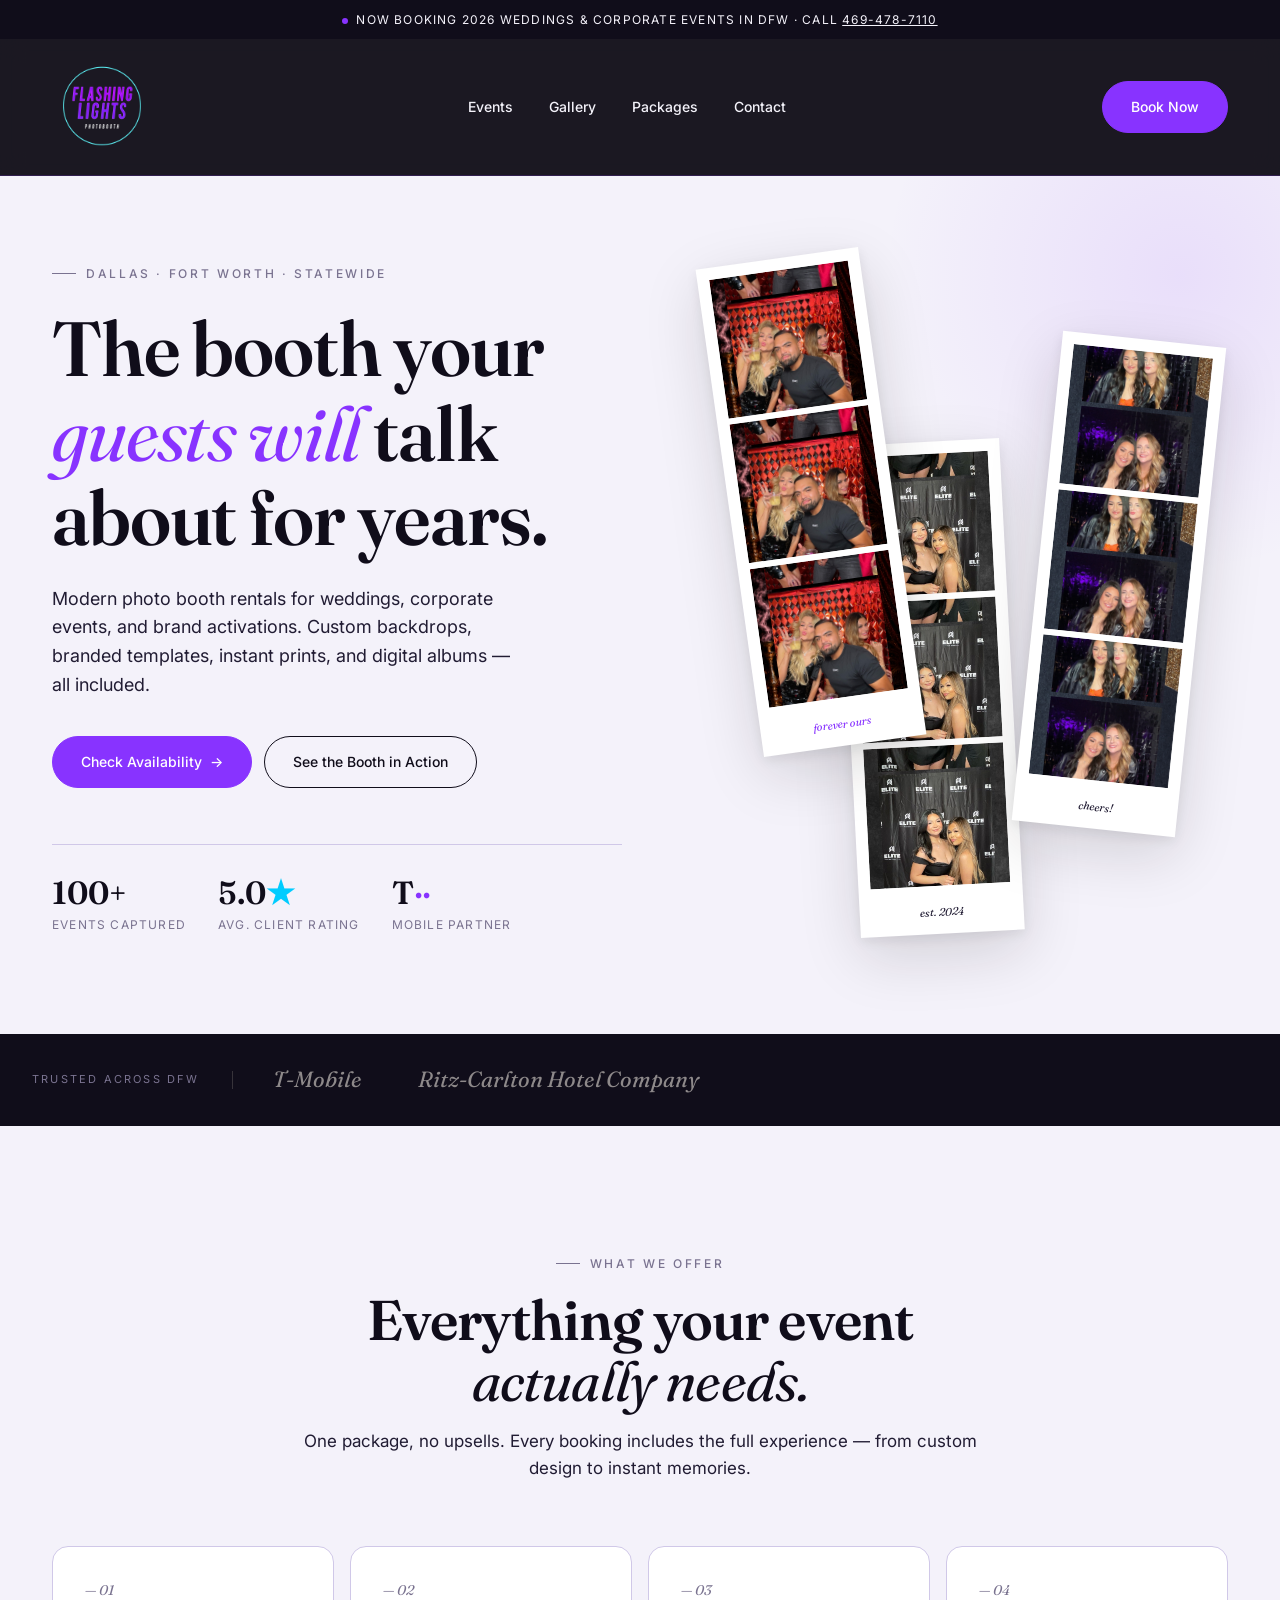
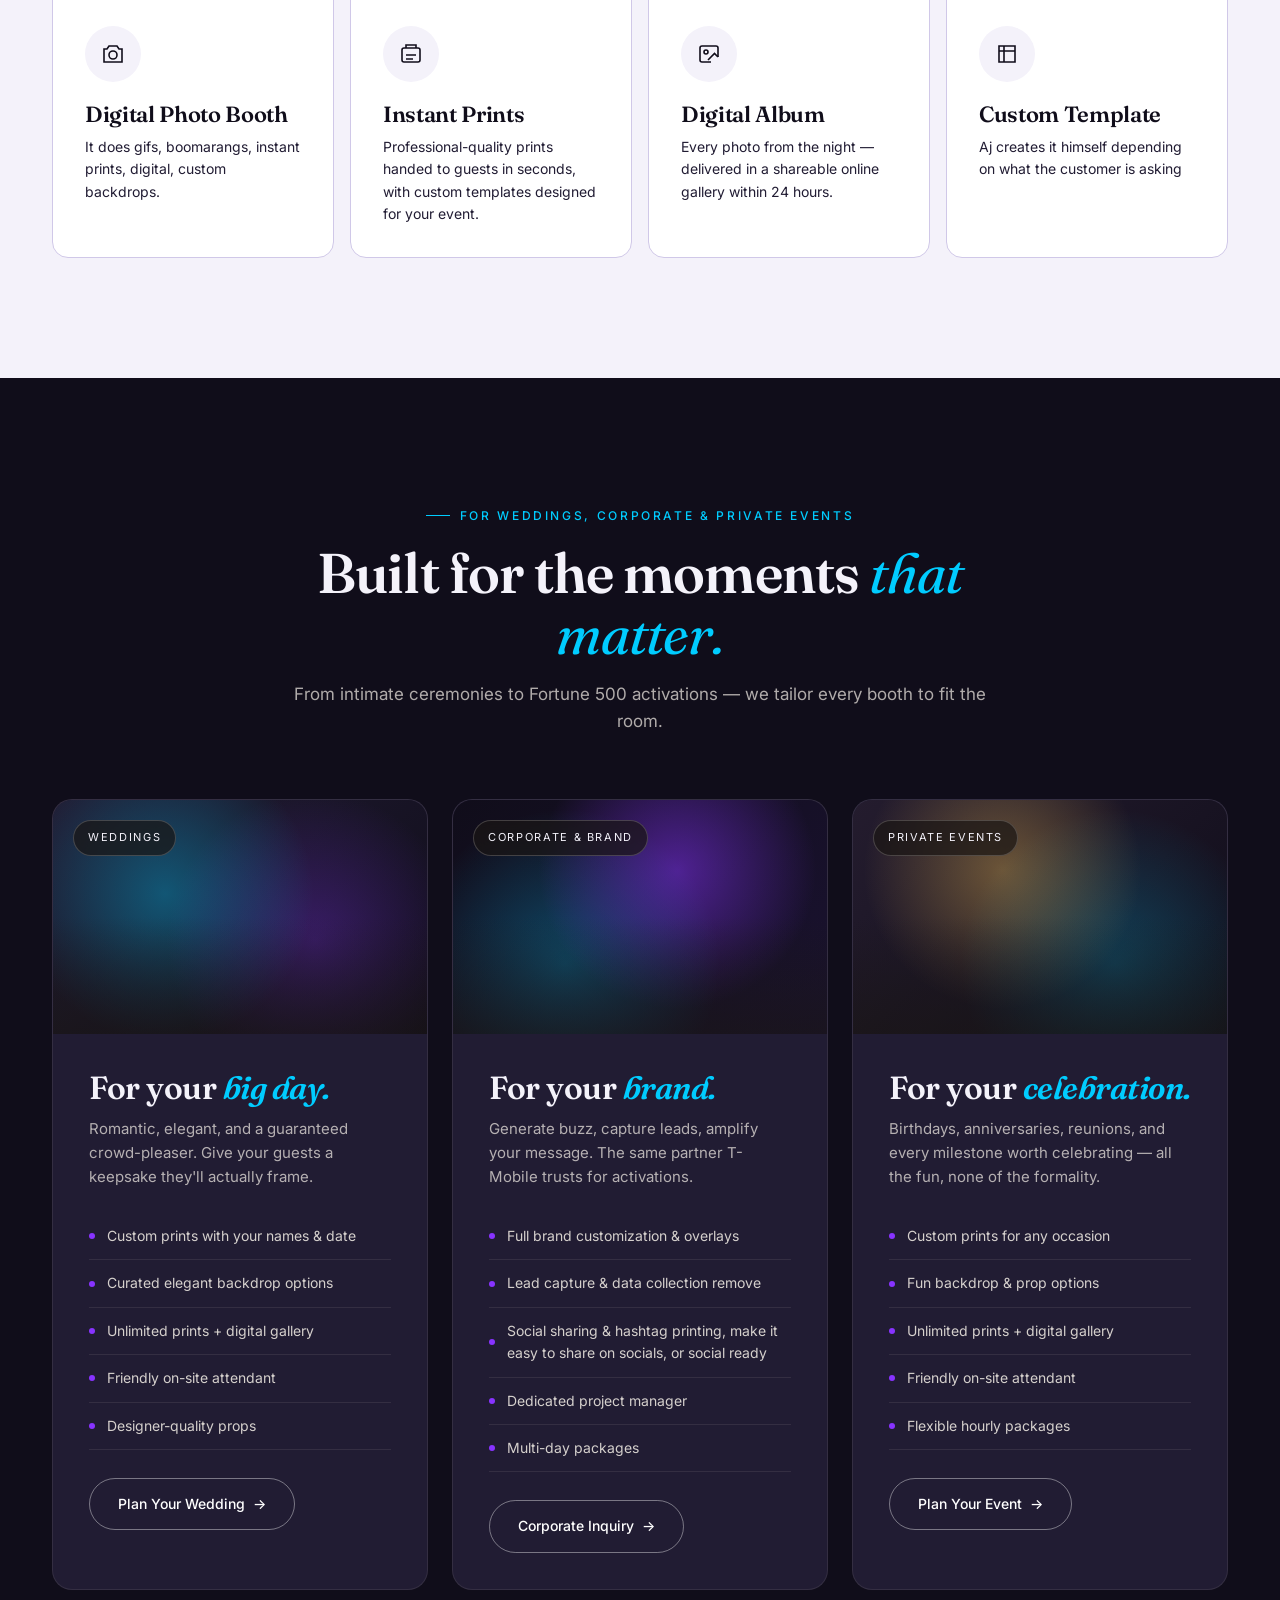
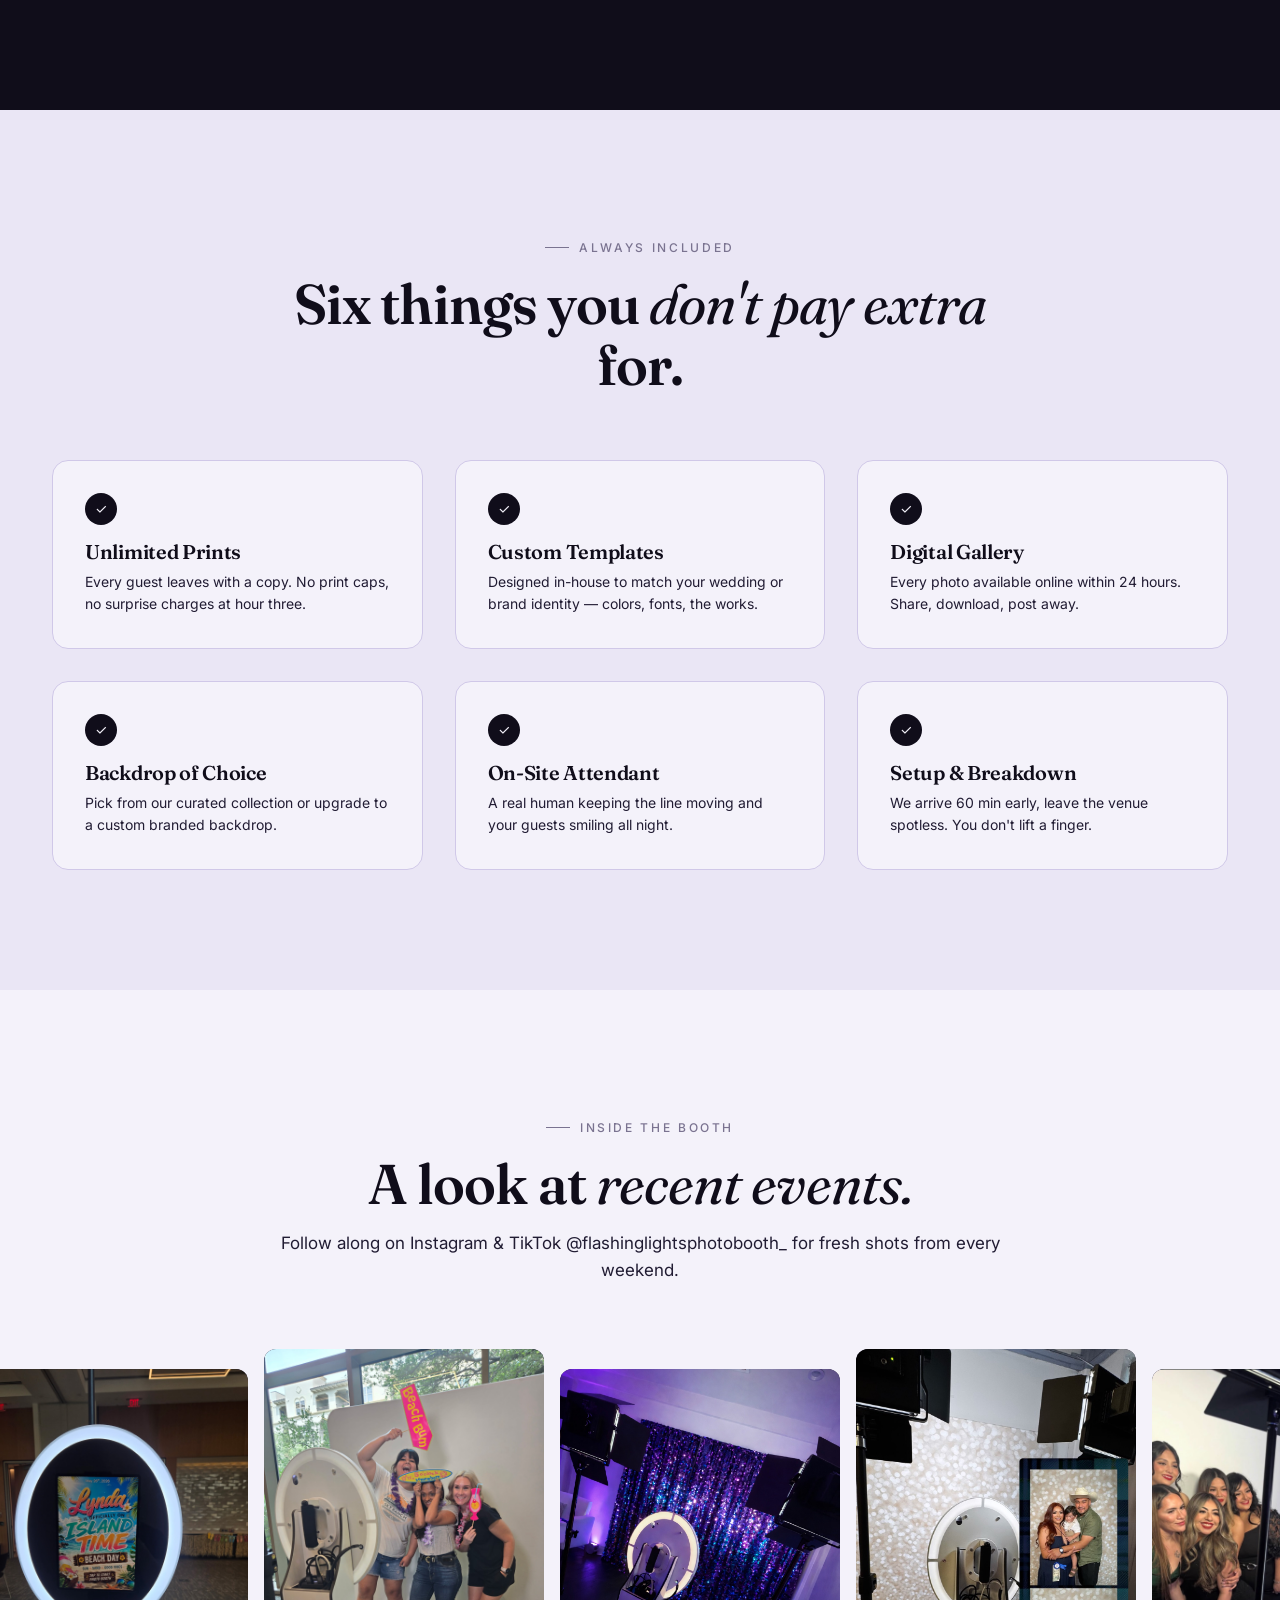
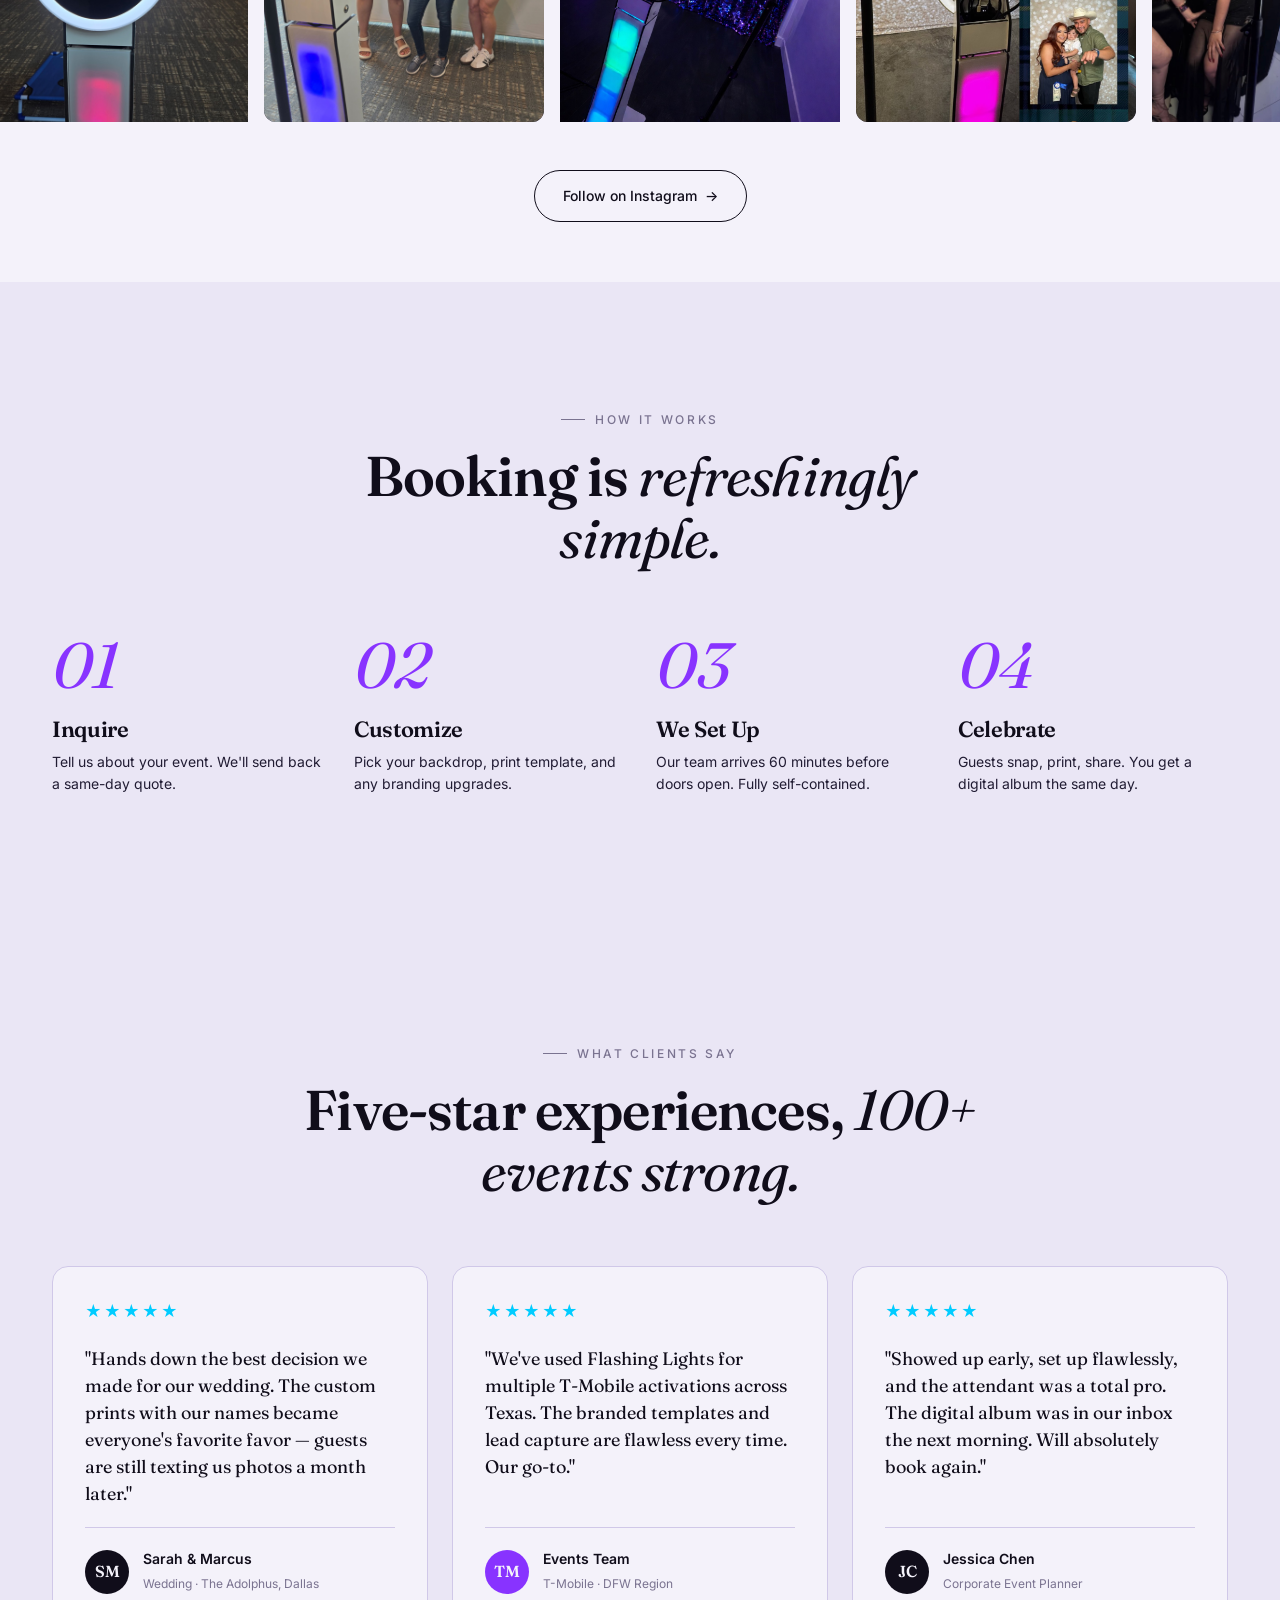
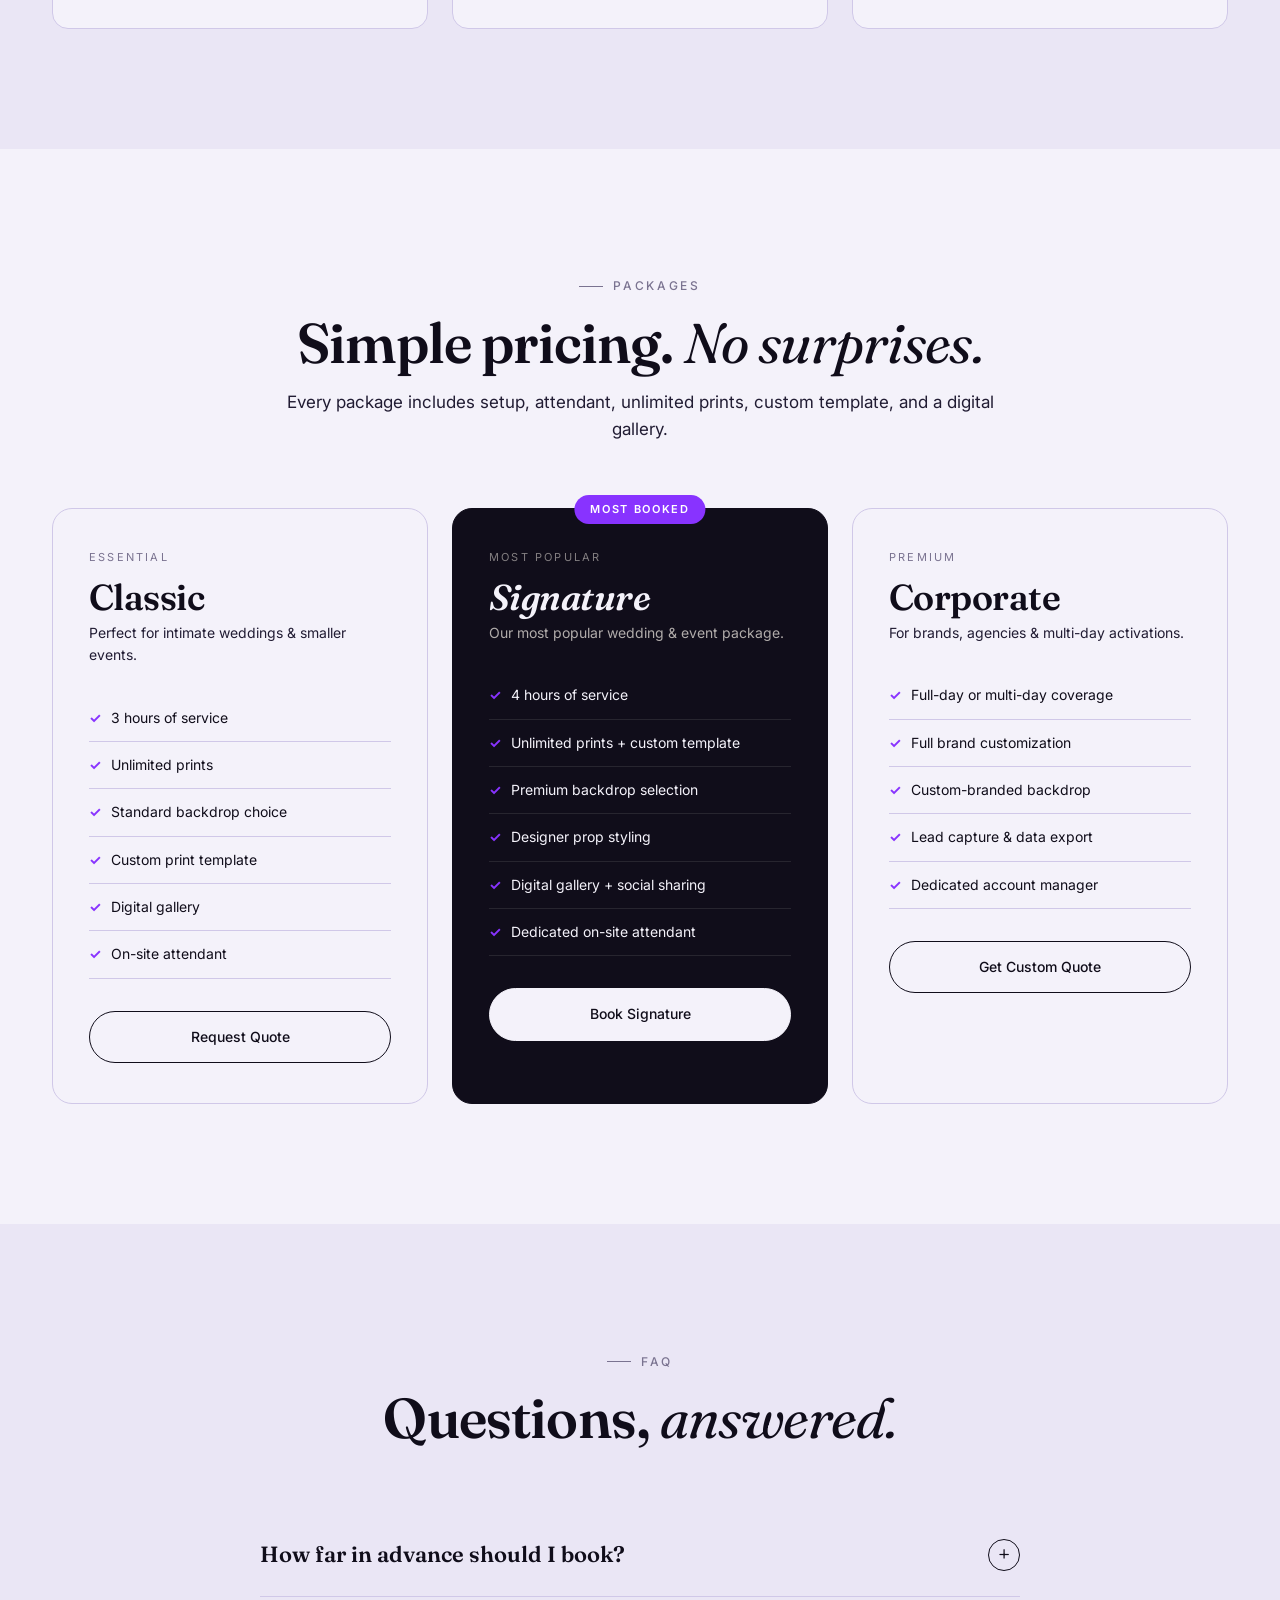
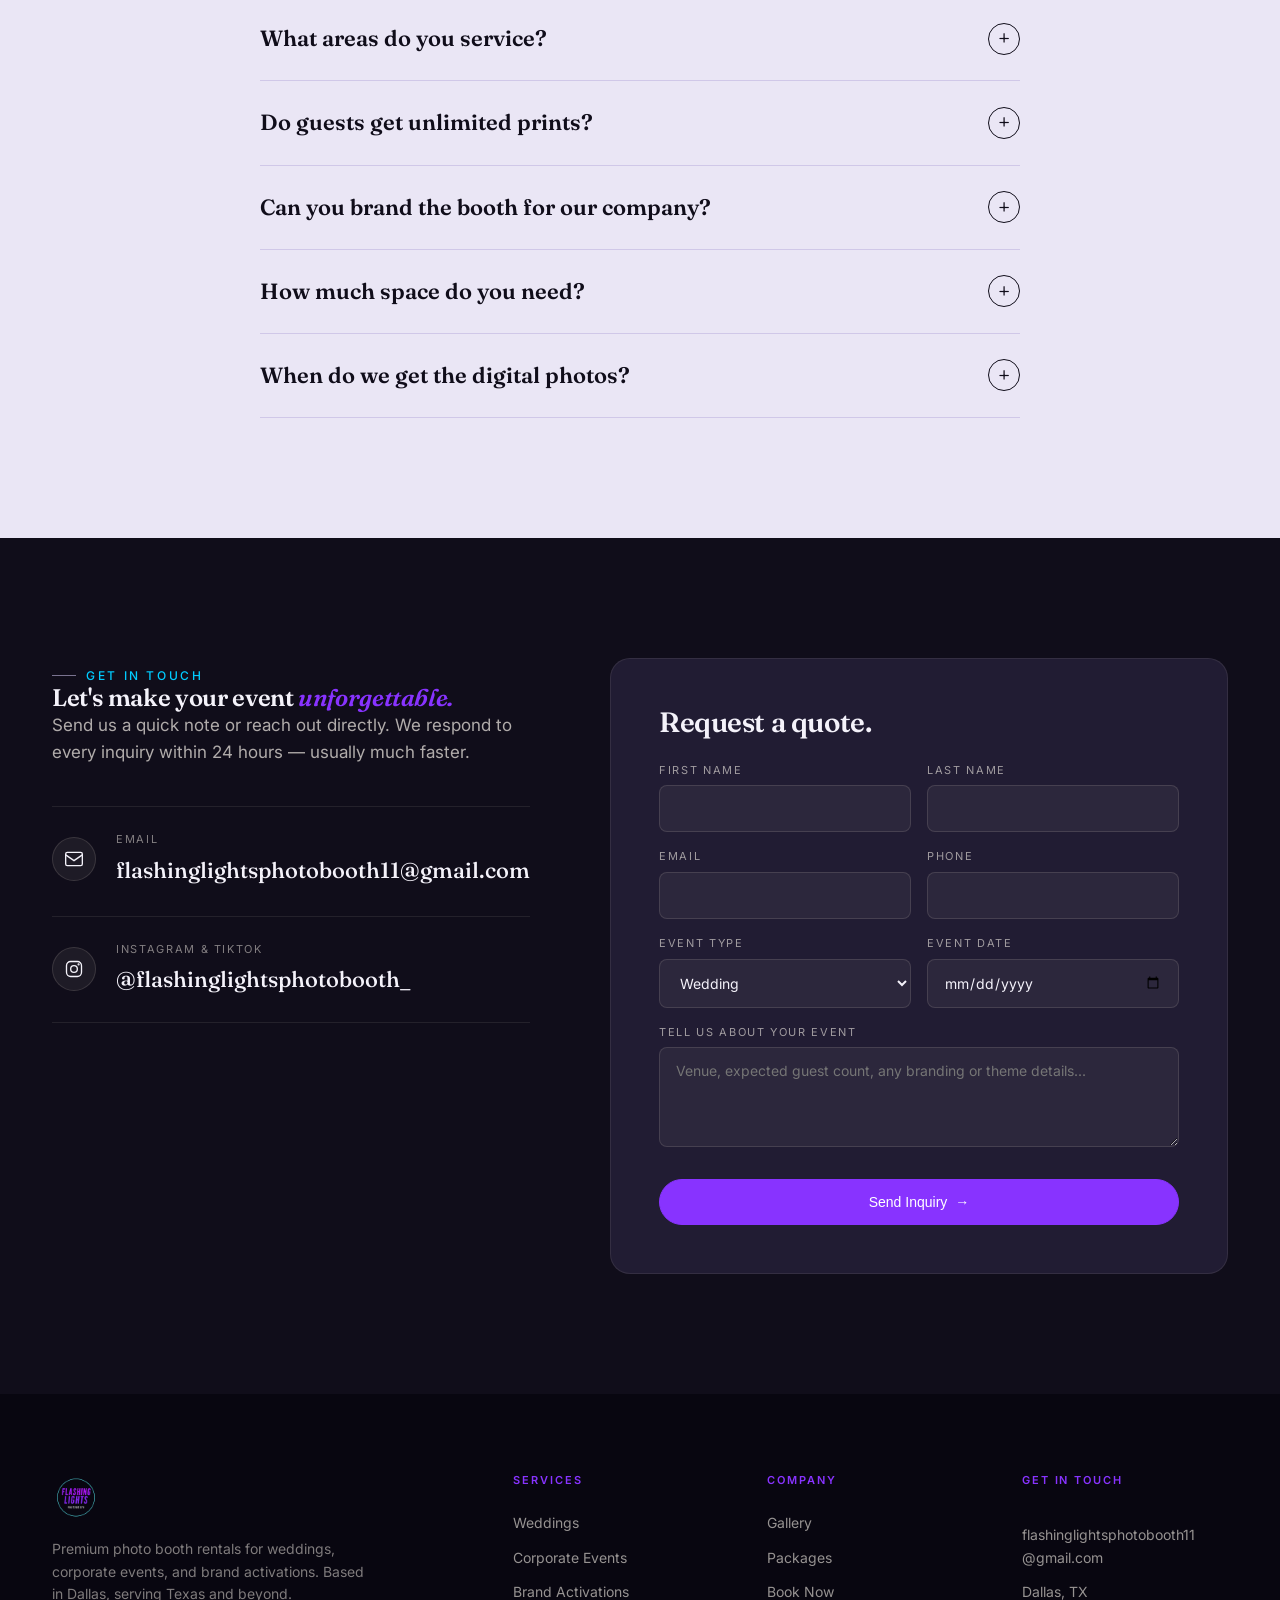
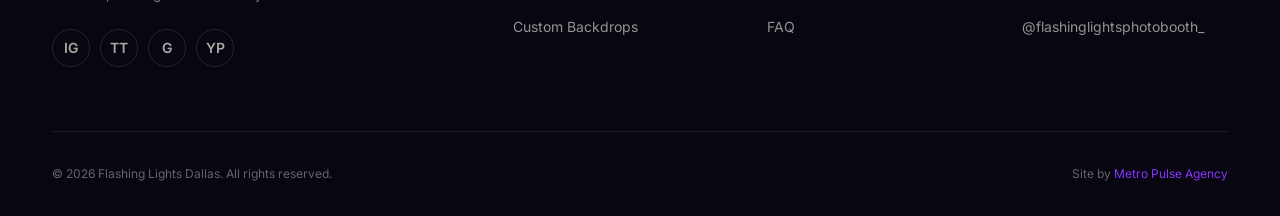
==== commit ab9afd0c: "added-gallery-images" ====
--- a/index.html
+++ b/index.html
@@ -192,8 +192,8 @@
   </div>
   <div class="gallery-marquee">
     <div class="marquee-track">
-      <div class="gallery-item"><div class="gradient"></div></div><div class="gallery-item"><div class="gradient"></div></div><div class="gallery-item"><div class="gradient"></div></div><div class="gallery-item"><div class="gradient"></div></div><div class="gallery-item"><div class="gradient"></div></div><div class="gallery-item"><div class="gradient"></div></div><div class="gallery-item"><div class="gradient"></div></div><div class="gallery-item"><div class="gradient"></div></div>
-      <div class="gallery-item"><div class="gradient"></div></div><div class="gallery-item"><div class="gradient"></div></div><div class="gallery-item"><div class="gradient"></div></div><div class="gallery-item"><div class="gradient"></div></div><div class="gallery-item"><div class="gradient"></div></div><div class="gallery-item"><div class="gradient"></div></div><div class="gallery-item"><div class="gradient"></div></div><div class="gallery-item"><div class="gradient"></div></div>
+      <div class="gallery-item"><img src="assets/slidepics/1000031344.jpeg" alt="Photo booth event photo" loading="lazy"></div><div class="gallery-item"><img src="assets/slidepics/1000031351.jpeg" alt="Photo booth event photo" loading="lazy"></div><div class="gallery-item"><img src="assets/slidepics/83109BA2-E94C-4127-B7B6-784EB2E531F7.jpg" alt="Photo booth event photo" loading="lazy"></div><div class="gallery-item"><img src="assets/slidepics/CEC65CD7-28D0-40A5-A707-6019841109C6.jpeg" alt="Photo booth event photo" loading="lazy"></div><div class="gallery-item"><img src="assets/slidepics/IMG_0130.jpeg" alt="Photo booth event photo" loading="lazy"></div><div class="gallery-item"><img src="assets/slidepics/IMG_0131.jpeg" alt="Photo booth event photo" loading="lazy"></div><div class="gallery-item"><img src="assets/slidepics/IMG_0548.jpeg" alt="Photo booth event photo" loading="lazy"></div><div class="gallery-item"><img src="assets/slidepics/IMG_0594.jpeg" alt="Photo booth event photo" loading="lazy"></div><div class="gallery-item"><img src="assets/slidepics/IMG_0610.jpeg" alt="Photo booth event photo" loading="lazy"></div><div class="gallery-item"><img src="assets/slidepics/IMG_0612.jpeg" alt="Photo booth event photo" loading="lazy"></div><div class="gallery-item"><img src="assets/slidepics/IMG_0757.jpeg" alt="Photo booth event photo" loading="lazy"></div><div class="gallery-item"><img src="assets/slidepics/IMG_0760.jpeg" alt="Photo booth event photo" loading="lazy"></div><div class="gallery-item"><img src="assets/slidepics/IMG_1347.jpeg" alt="Photo booth event photo" loading="lazy"></div><div class="gallery-item"><img src="assets/slidepics/IMG_1441.jpeg" alt="Photo booth event photo" loading="lazy"></div><div class="gallery-item"><img src="assets/slidepics/IMG_1591.jpeg" alt="Photo booth event photo" loading="lazy"></div><div class="gallery-item"><img src="assets/slidepics/IMG_1596.jpeg" alt="Photo booth event photo" loading="lazy"></div><div class="gallery-item"><img src="assets/slidepics/IMG_1987.jpeg" alt="Photo booth event photo" loading="lazy"></div><div class="gallery-item"><img src="assets/slidepics/IMG_2006.jpeg" alt="Photo booth event photo" loading="lazy"></div><div class="gallery-item"><img src="assets/slidepics/IMG_6727.jpeg" alt="Photo booth event photo" loading="lazy"></div><div class="gallery-item"><img src="assets/slidepics/IMG_6731.jpeg" alt="Photo booth event photo" loading="lazy"></div><div class="gallery-item"><img src="assets/slidepics/IMG_6739.jpeg" alt="Photo booth event photo" loading="lazy"></div><div class="gallery-item"><img src="assets/slidepics/IMG_6755.jpeg" alt="Photo booth event photo" loading="lazy"></div><div class="gallery-item"><img src="assets/slidepics/IMG_7269.jpeg" alt="Photo booth event photo" loading="lazy"></div>
+      <div class="gallery-item"><img src="assets/slidepics/1000031344.jpeg" alt="Photo booth event photo" loading="lazy"></div><div class="gallery-item"><img src="assets/slidepics/1000031351.jpeg" alt="Photo booth event photo" loading="lazy"></div><div class="gallery-item"><img src="assets/slidepics/83109BA2-E94C-4127-B7B6-784EB2E531F7.jpg" alt="Photo booth event photo" loading="lazy"></div><div class="gallery-item"><img src="assets/slidepics/CEC65CD7-28D0-40A5-A707-6019841109C6.jpeg" alt="Photo booth event photo" loading="lazy"></div><div class="gallery-item"><img src="assets/slidepics/IMG_0130.jpeg" alt="Photo booth event photo" loading="lazy"></div><div class="gallery-item"><img src="assets/slidepics/IMG_0131.jpeg" alt="Photo booth event photo" loading="lazy"></div><div class="gallery-item"><img src="assets/slidepics/IMG_0548.jpeg" alt="Photo booth event photo" loading="lazy"></div><div class="gallery-item"><img src="assets/slidepics/IMG_0594.jpeg" alt="Photo booth event photo" loading="lazy"></div><div class="gallery-item"><img src="assets/slidepics/IMG_0610.jpeg" alt="Photo booth event photo" loading="lazy"></div><div class="gallery-item"><img src="assets/slidepics/IMG_0612.jpeg" alt="Photo booth event photo" loading="lazy"></div><div class="gallery-item"><img src="assets/slidepics/IMG_0757.jpeg" alt="Photo booth event photo" loading="lazy"></div><div class="gallery-item"><img src="assets/slidepics/IMG_0760.jpeg" alt="Photo booth event photo" loading="lazy"></div><div class="gallery-item"><img src="assets/slidepics/IMG_1347.jpeg" alt="Photo booth event photo" loading="lazy"></div><div class="gallery-item"><img src="assets/slidepics/IMG_1441.jpeg" alt="Photo booth event photo" loading="lazy"></div><div class="gallery-item"><img src="assets/slidepics/IMG_1591.jpeg" alt="Photo booth event photo" loading="lazy"></div><div class="gallery-item"><img src="assets/slidepics/IMG_1596.jpeg" alt="Photo booth event photo" loading="lazy"></div><div class="gallery-item"><img src="assets/slidepics/IMG_1987.jpeg" alt="Photo booth event photo" loading="lazy"></div><div class="gallery-item"><img src="assets/slidepics/IMG_2006.jpeg" alt="Photo booth event photo" loading="lazy"></div><div class="gallery-item"><img src="assets/slidepics/IMG_6727.jpeg" alt="Photo booth event photo" loading="lazy"></div><div class="gallery-item"><img src="assets/slidepics/IMG_6731.jpeg" alt="Photo booth event photo" loading="lazy"></div><div class="gallery-item"><img src="assets/slidepics/IMG_6739.jpeg" alt="Photo booth event photo" loading="lazy"></div><div class="gallery-item"><img src="assets/slidepics/IMG_6755.jpeg" alt="Photo booth event photo" loading="lazy"></div><div class="gallery-item"><img src="assets/slidepics/IMG_7269.jpeg" alt="Photo booth event photo" loading="lazy"></div>
     </div>
   </div>
   <div class="container" style="text-align:center; margin-top: 48px;">
--- a/style.css
+++ b/style.css
@@ -742,19 +742,13 @@
   transform: translateY(20px);
 }
 
-.gallery-item .gradient {
+.gallery-item img {
   position: absolute;
   inset: 0;
-}
-
-.gallery-item:nth-child(8n+1) .gradient { background: linear-gradient(135deg, #8833ff, #5511cc); }
-.gallery-item:nth-child(8n+2) .gradient { background: linear-gradient(135deg, #100d1a, #211c33); }
-.gallery-item:nth-child(8n+3) .gradient { background: linear-gradient(135deg, #00ccff, #0077aa); }
-.gallery-item:nth-child(8n+4) .gradient { background: linear-gradient(135deg, #6611cc, #8833ff); }
-.gallery-item:nth-child(8n+5) .gradient { background: linear-gradient(135deg, #100d1a, #1a1230); }
-.gallery-item:nth-child(8n+6) .gradient { background: linear-gradient(135deg, #00ccff, #8833ff); }
-.gallery-item:nth-child(8n+7) .gradient { background: linear-gradient(135deg, #211c33, #100d1a); }
-.gallery-item:nth-child(8n+8) .gradient { background: linear-gradient(135deg, #8833ff, #00ccff); }
+  width: 100%;
+  height: 100%;
+  object-fit: cover;
+}
 
 /* ---------- Steps ---------- */
 
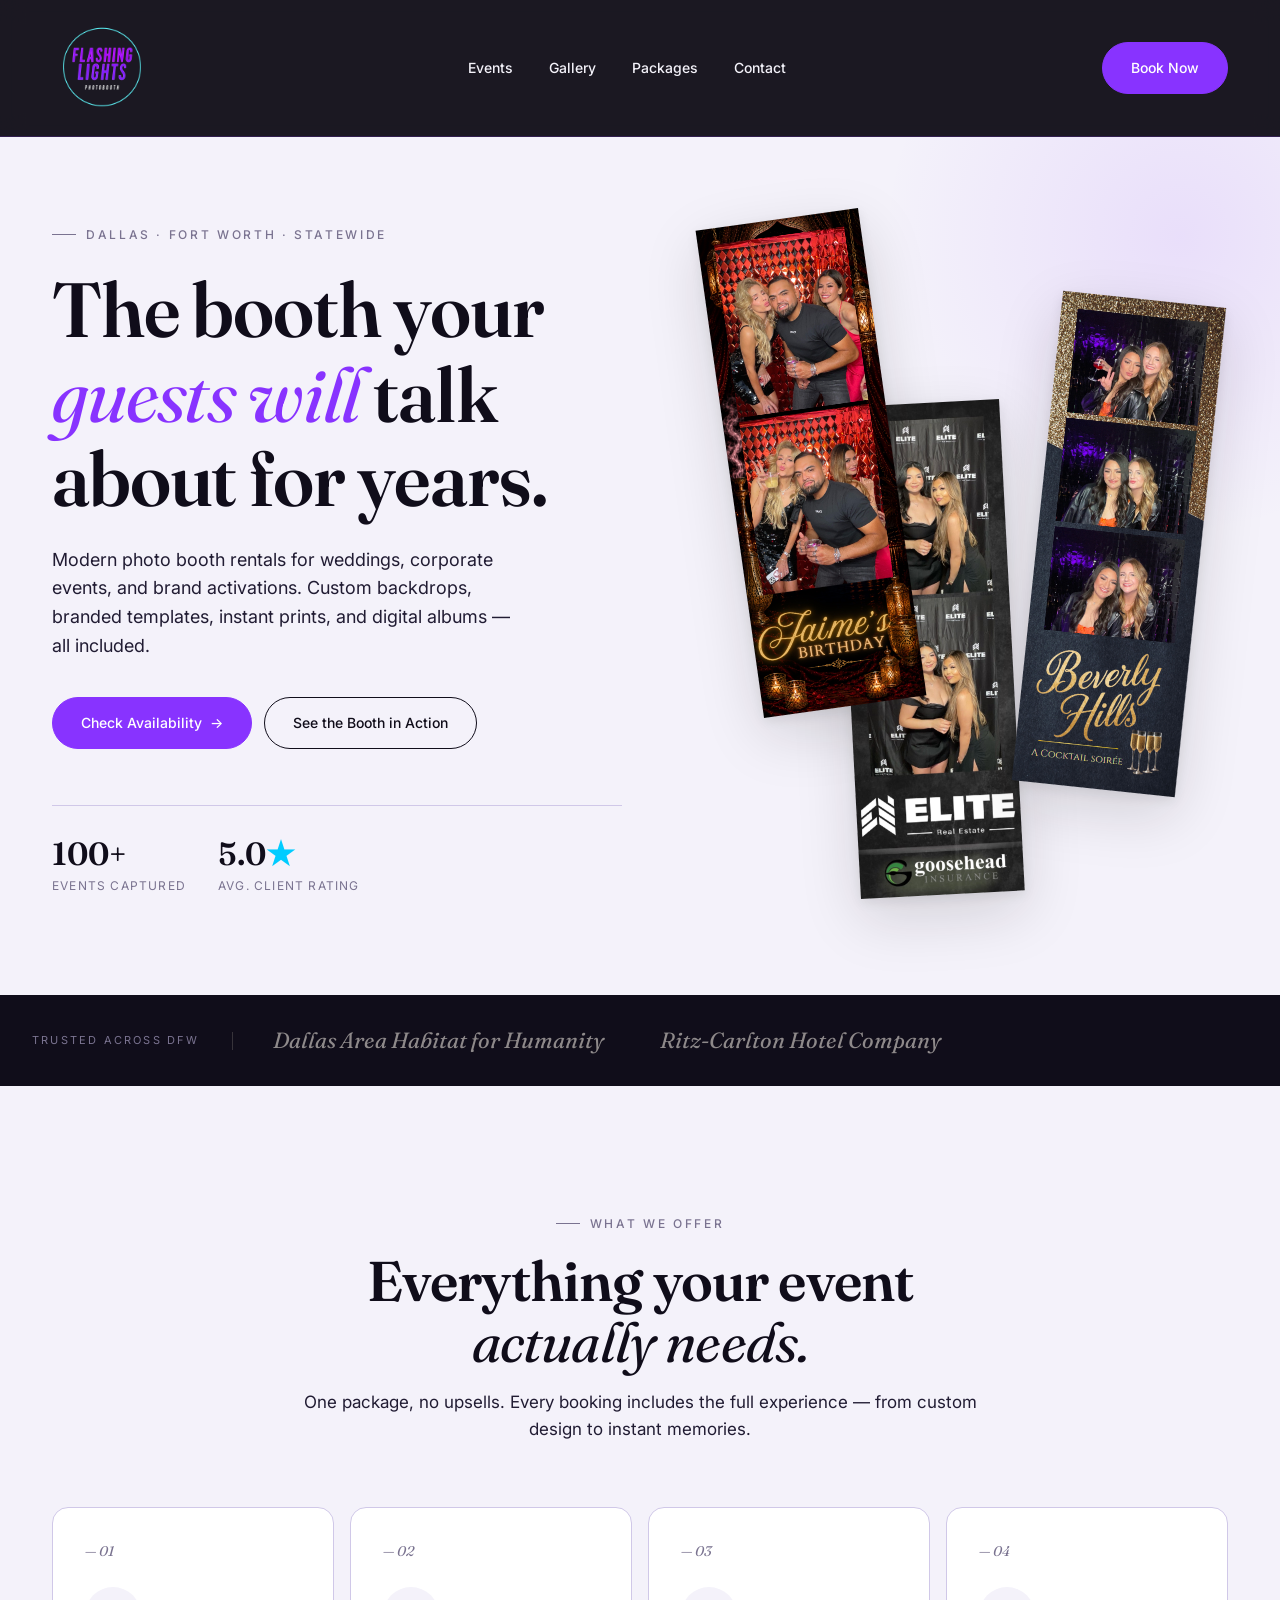
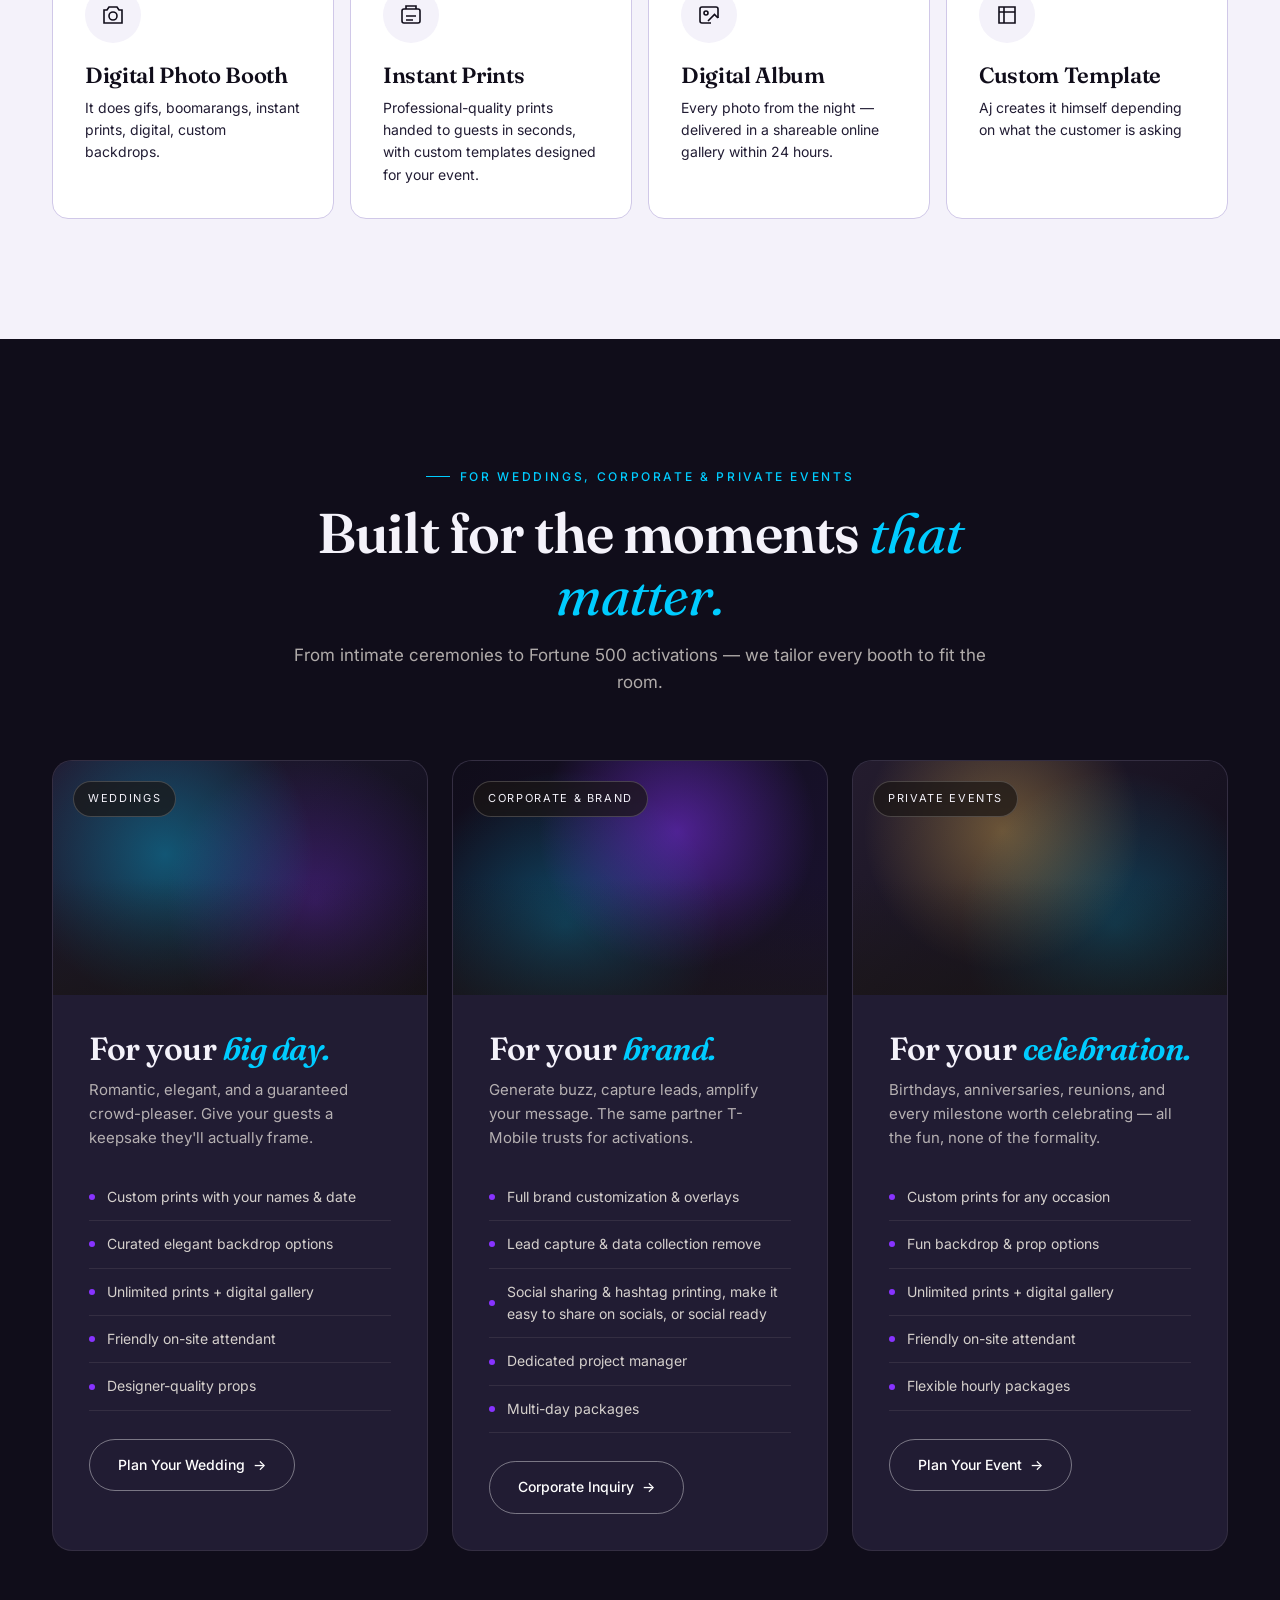
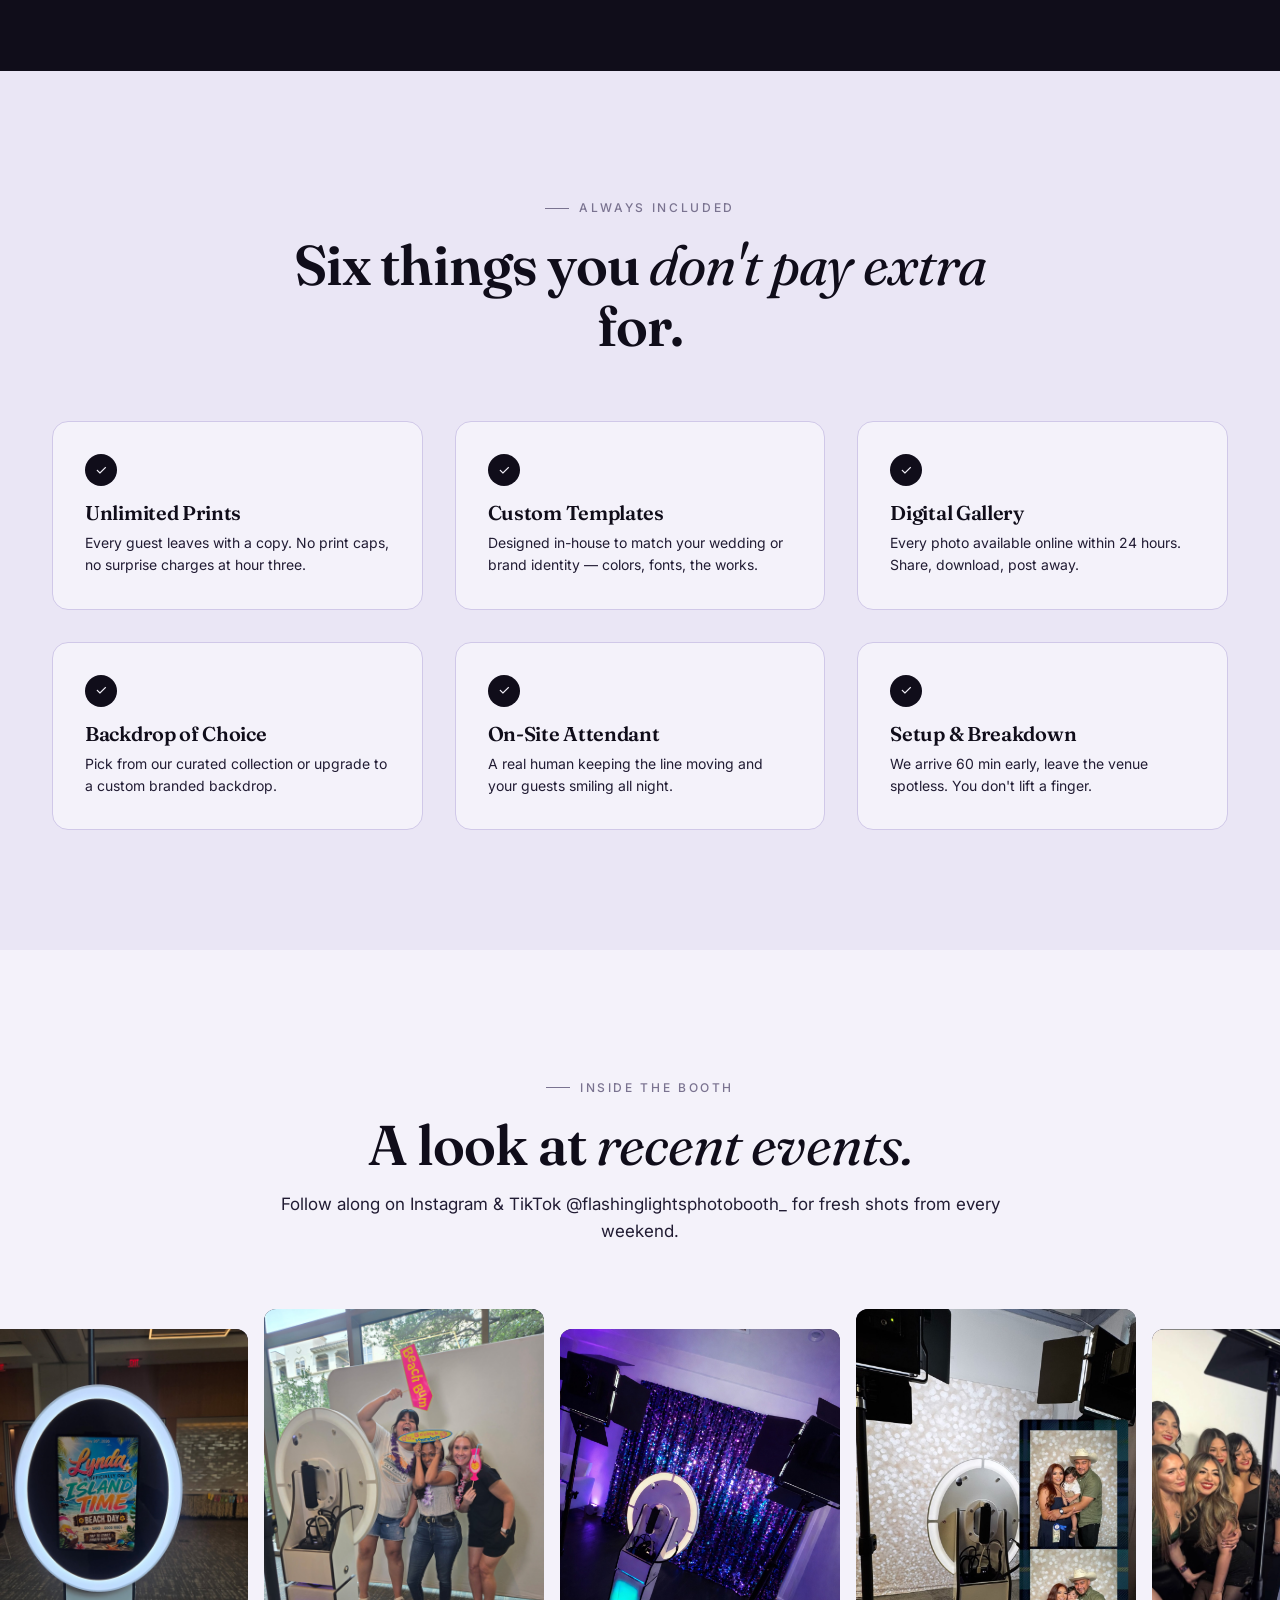
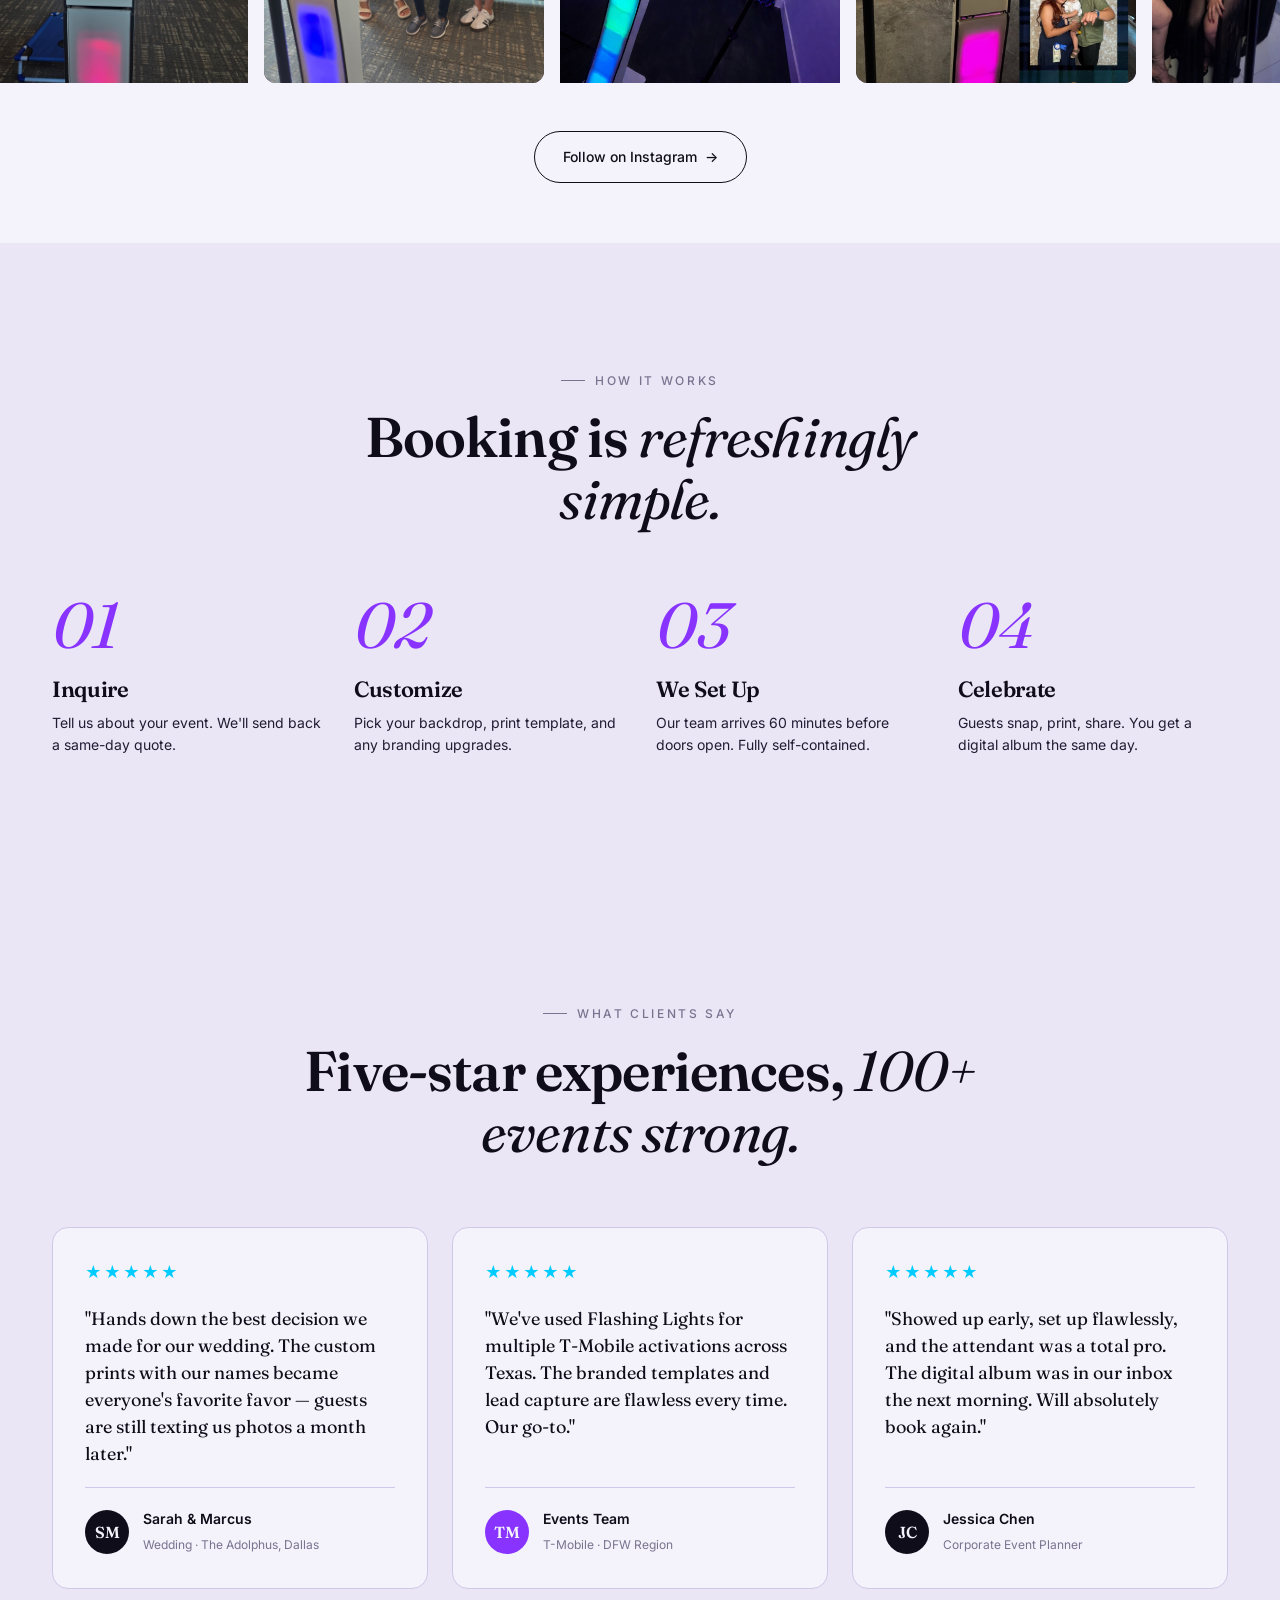
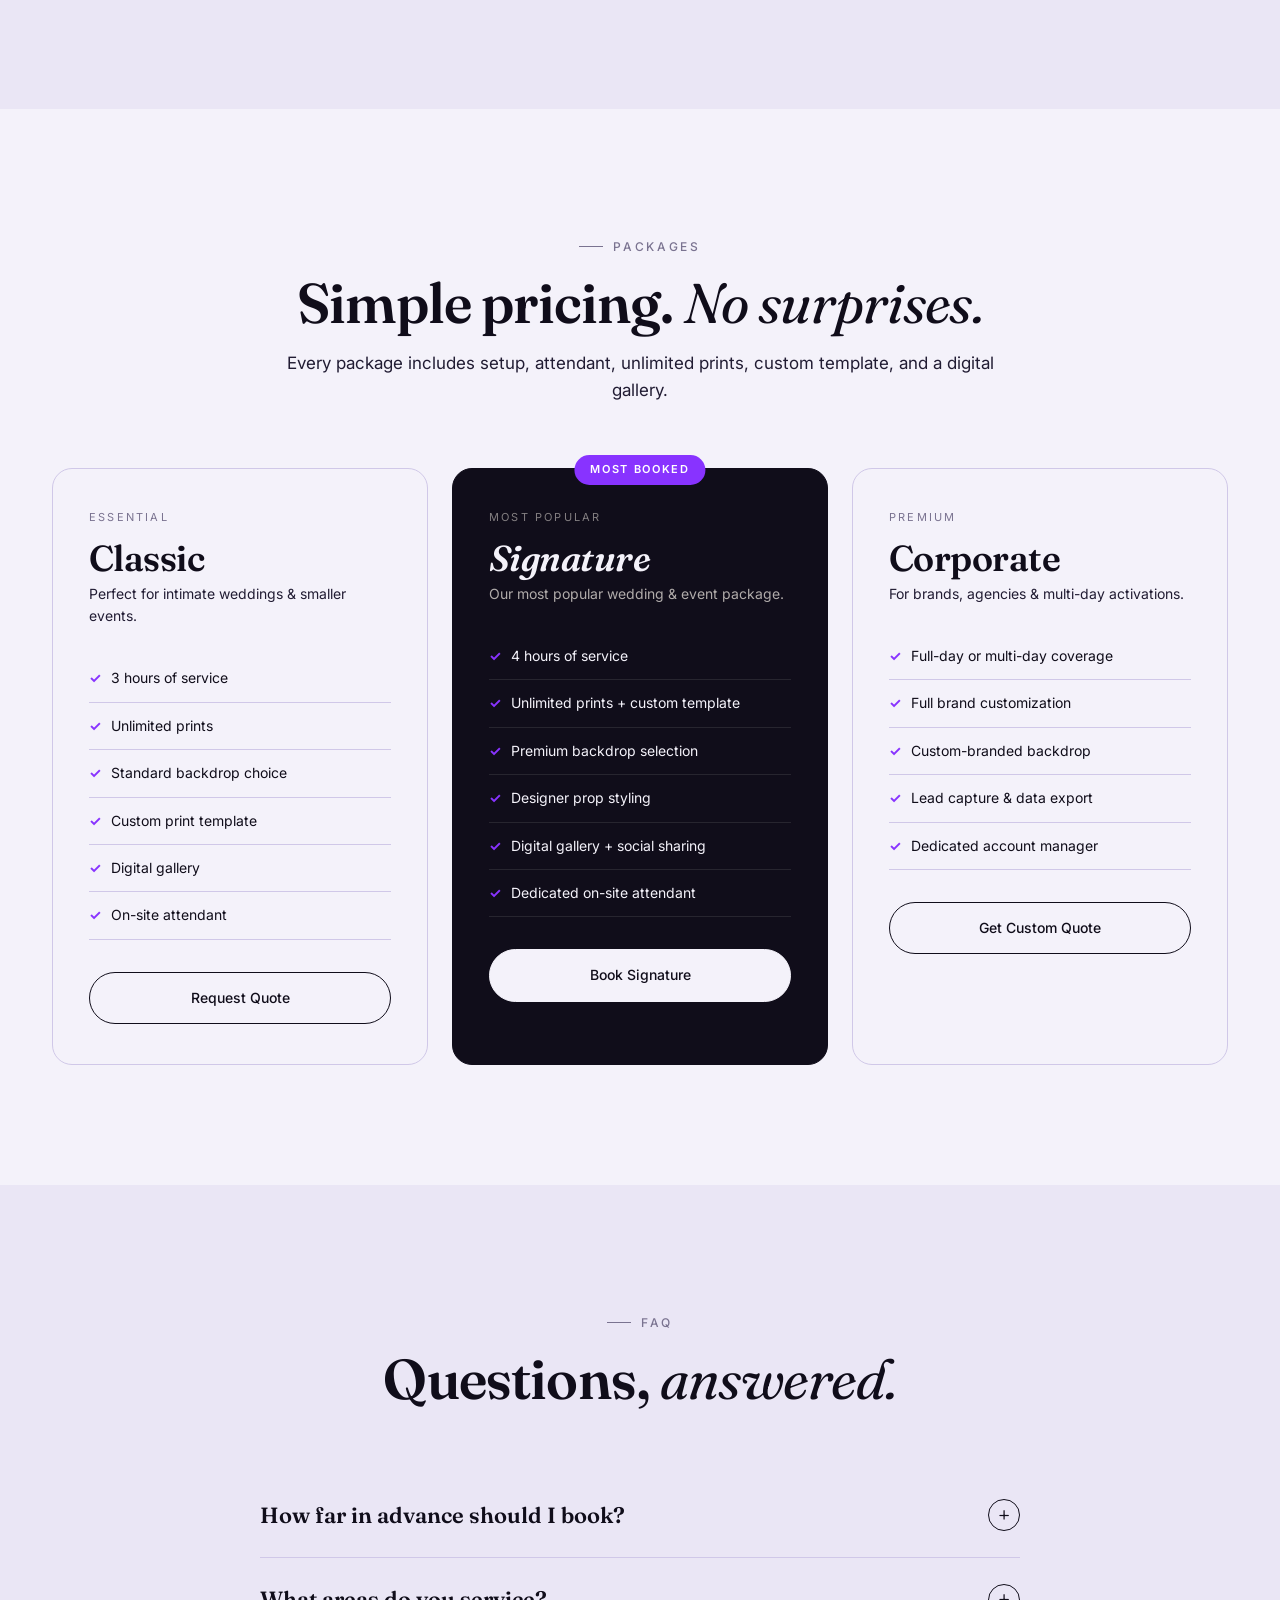
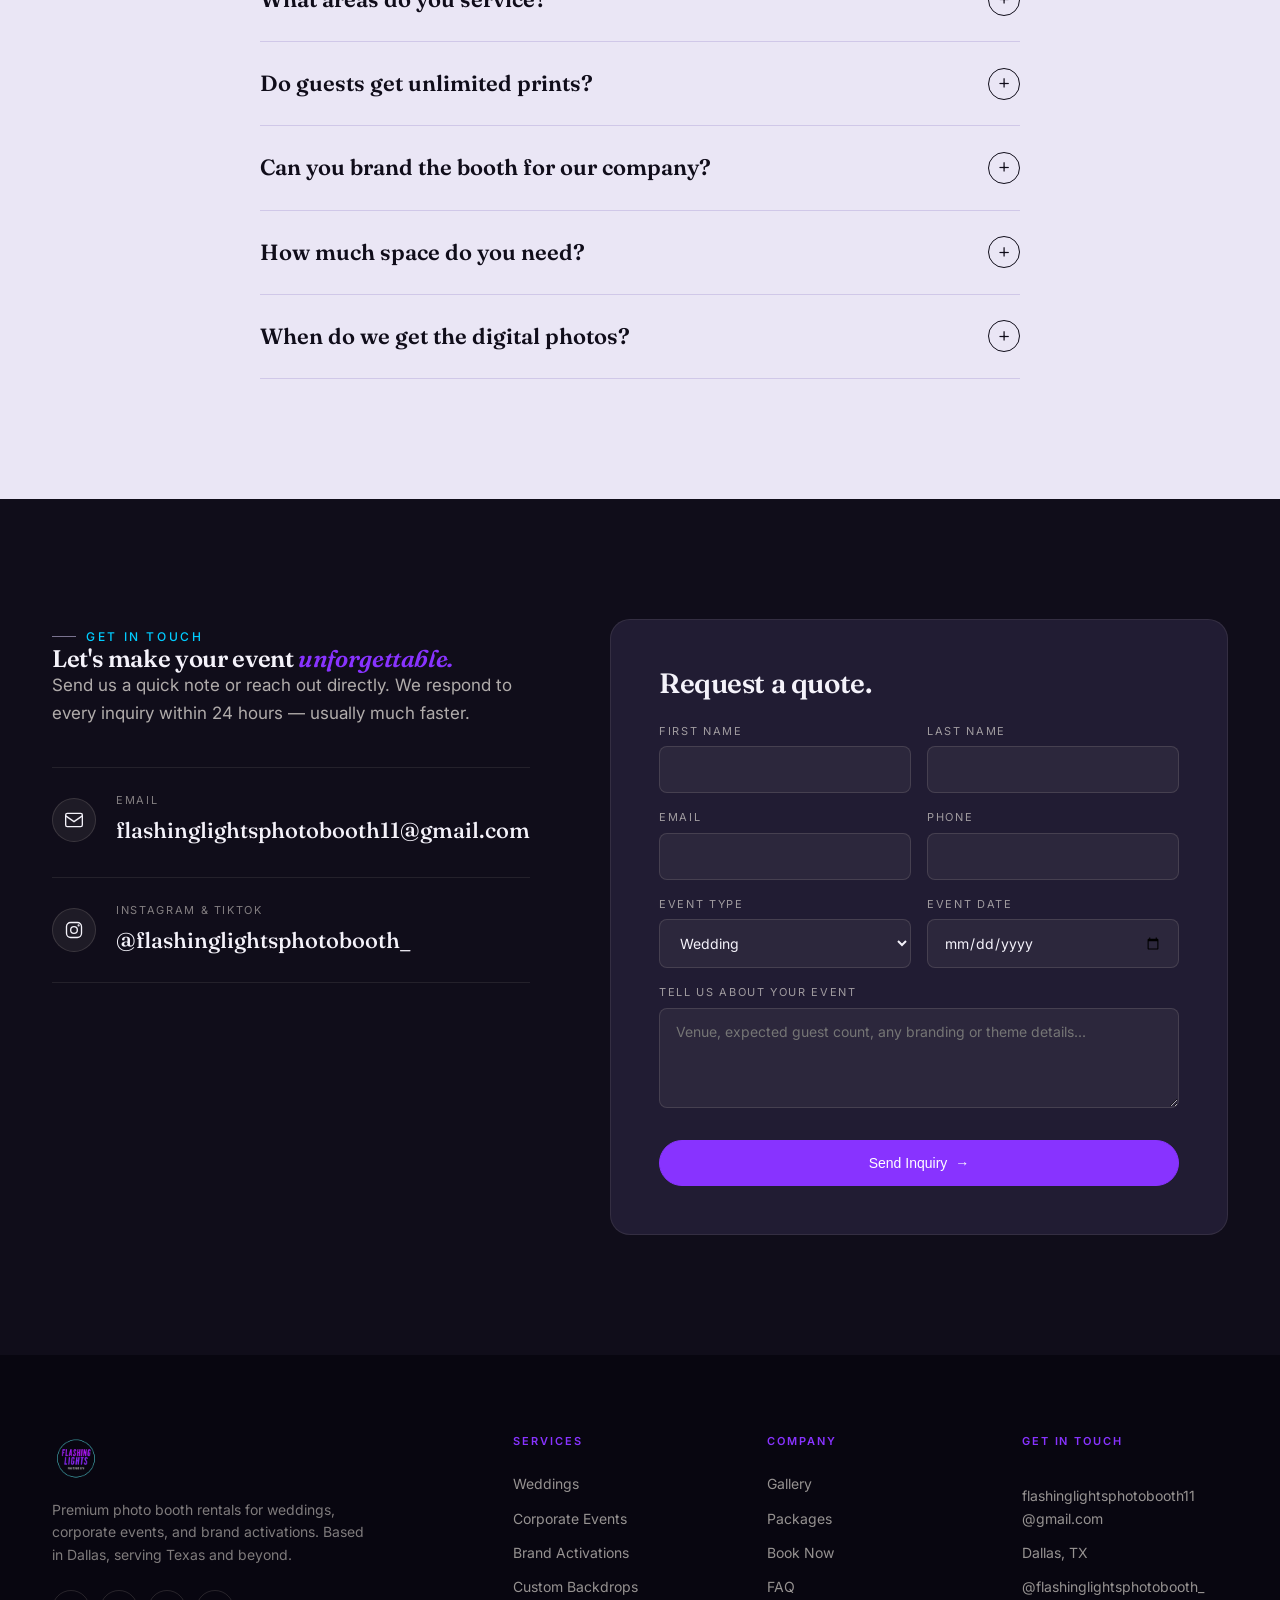
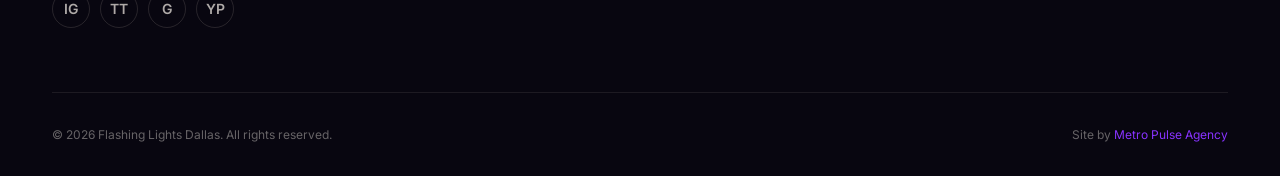
==== commit 520b463f: "added-new-images-removed-phone" ====
--- a/index.html
+++ b/index.html
@@ -12,9 +12,9 @@
 </head>
 <body>
 
-<div class="top-bar">
+<!-- <div class="top-bar">
   <span class="magenta-dot"></span>Now booking 2026 weddings &amp; corporate events in DFW · Call <a href="tel:4694787110" style="text-decoration:underline;">469-478-7110</a>
-</div>
+</div> -->
 
 <nav class="nav">
   <div class="nav-inner">
@@ -47,13 +47,13 @@
         <div class="hero-meta">
           <div class="hero-meta-item"><div class="num">100+</div><div class="label">Events Captured</div></div>
           <div class="hero-meta-item"><div class="num">5.0<span style="color:var(--gold);">★</span></div><div class="label">Avg. Client Rating</div></div>
-          <div class="hero-meta-item"><div class="num">T<span style="color:var(--magenta);">··</span></div><div class="label">Mobile Partner</div></div>
+          <!-- <div class="hero-meta-item"><div class="num">T<span style="color:var(--magenta);">··</span></div><div class="label">Mobile Partner</div></div> -->
         </div>
       </div>
       <div class="hero-visual reveal">
-        <div class="photo-strip strip-1"><div class="photos"><div class="photo"><img src="assets/main-1.jpeg" alt="Photo booth guests"></div><div class="photo"><img src="assets/main-1.jpeg" alt="Photo booth guests"></div><div class="photo"><img src="assets/main-1.jpeg" alt="Photo booth guests"></div></div><div class="caption">forever ours</div></div>
-        <div class="photo-strip strip-2"><div class="photos"><div class="photo"><img src="assets/main-2.jpeg" alt="Photo booth guests"></div><div class="photo"><img src="assets/main-2.jpeg" alt="Photo booth guests"></div><div class="photo"><img src="assets/main-2.jpeg" alt="Photo booth guests"></div></div><div class="caption">cheers!</div></div>
-        <div class="photo-strip strip-3"><div class="photos"><div class="photo"><img src="assets/main-3.jpeg" alt="Photo booth guests"></div><div class="photo"><img src="assets/main-3.jpeg" alt="Photo booth guests"></div><div class="photo"><img src="assets/main-3.jpeg" alt="Photo booth guests"></div></div><div class="caption">est. 2024</div></div>
+        <div class="photo-strip strip-1"><img src="assets/main-1.jpeg" alt="Photo booth strip"></div>
+        <div class="photo-strip strip-2"><img src="assets/main-2.jpeg" alt="Photo booth strip"></div>
+        <div class="photo-strip strip-3"><img src="assets/main-3.jpeg" alt="Photo booth strip"></div>
       </div>
     </div>
   </div>
@@ -63,7 +63,7 @@
   <div class="trusted-inner">
     <div class="trusted-label">Trusted Across DFW</div>
     <div class="trusted-logos">
-      <span>T-Mobile</span>
+      <span>Dallas Area Habitat for Humanity</span>
       
       <span>Ritz-Carlton Hotel Company</span>
      
--- a/style.css
+++ b/style.css
@@ -340,8 +340,7 @@
 
 .photo-strip {
   position: absolute;
-  background: white;
-  padding: 12px 12px 48px;
+  width: 164px;
   box-shadow: 0 20px 60px rgba(26, 22, 20, 0.15), 0 4px 12px rgba(26, 22, 20, 0.08);
   transition: transform 0.4s cubic-bezier(0.2, 0.8, 0.2, 1);
 }
@@ -351,43 +350,16 @@
   z-index: 5;
 }
 
-.photo-strip .photos {
-  display: flex;
-  flex-direction: column;
-  gap: 6px;
-  width: 140px;
-}
-
-.photo-strip .photo {
-  aspect-ratio: 1;
-  position: relative;
-  overflow: hidden;
-}
-
-.photo-strip .photo img {
+.photo-strip img {
+  display: block;
   width: 100%;
-  height: 100%;
-  object-fit: cover;
-  display: block;
-}
-
-.photo-strip .caption {
-  position: absolute;
-  bottom: 12px;
-  left: 0;
-  right: 0;
-  text-align: center;
-  font-family: 'Fraunces', serif;
-  font-style: italic;
-  font-size: 11px;
-  color: var(--ink-soft);
+  height: auto;
 }
 
 .strip-1 { top: 0; left: 8%; transform: rotate(-8deg); z-index: 2; }
 .strip-2 { top: 12%; right: 5%; transform: rotate(6deg); z-index: 3; }
 .strip-3 { bottom: 0; left: 30%; transform: rotate(-3deg); z-index: 1; }
 
-.strip-1 .caption { color: var(--magenta); }
 
 /* ---------- Trusted Bar ---------- */
 
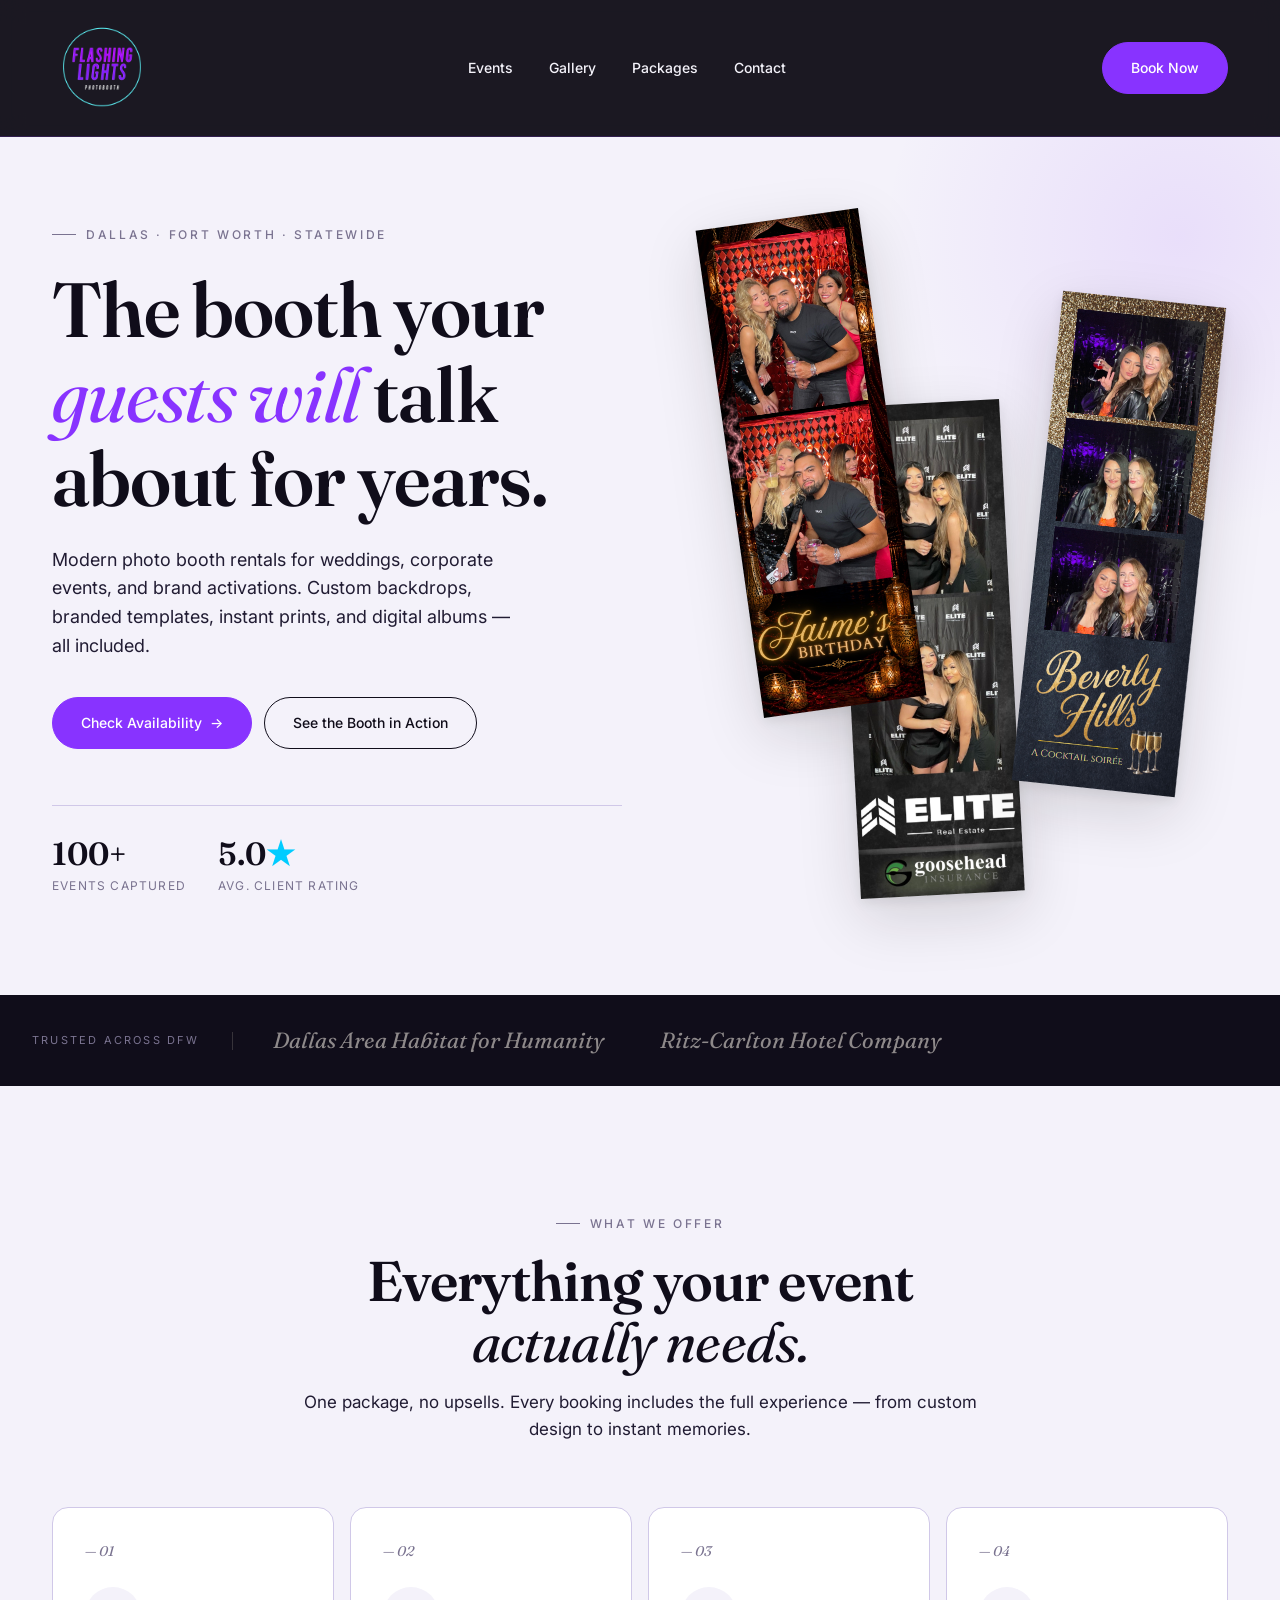
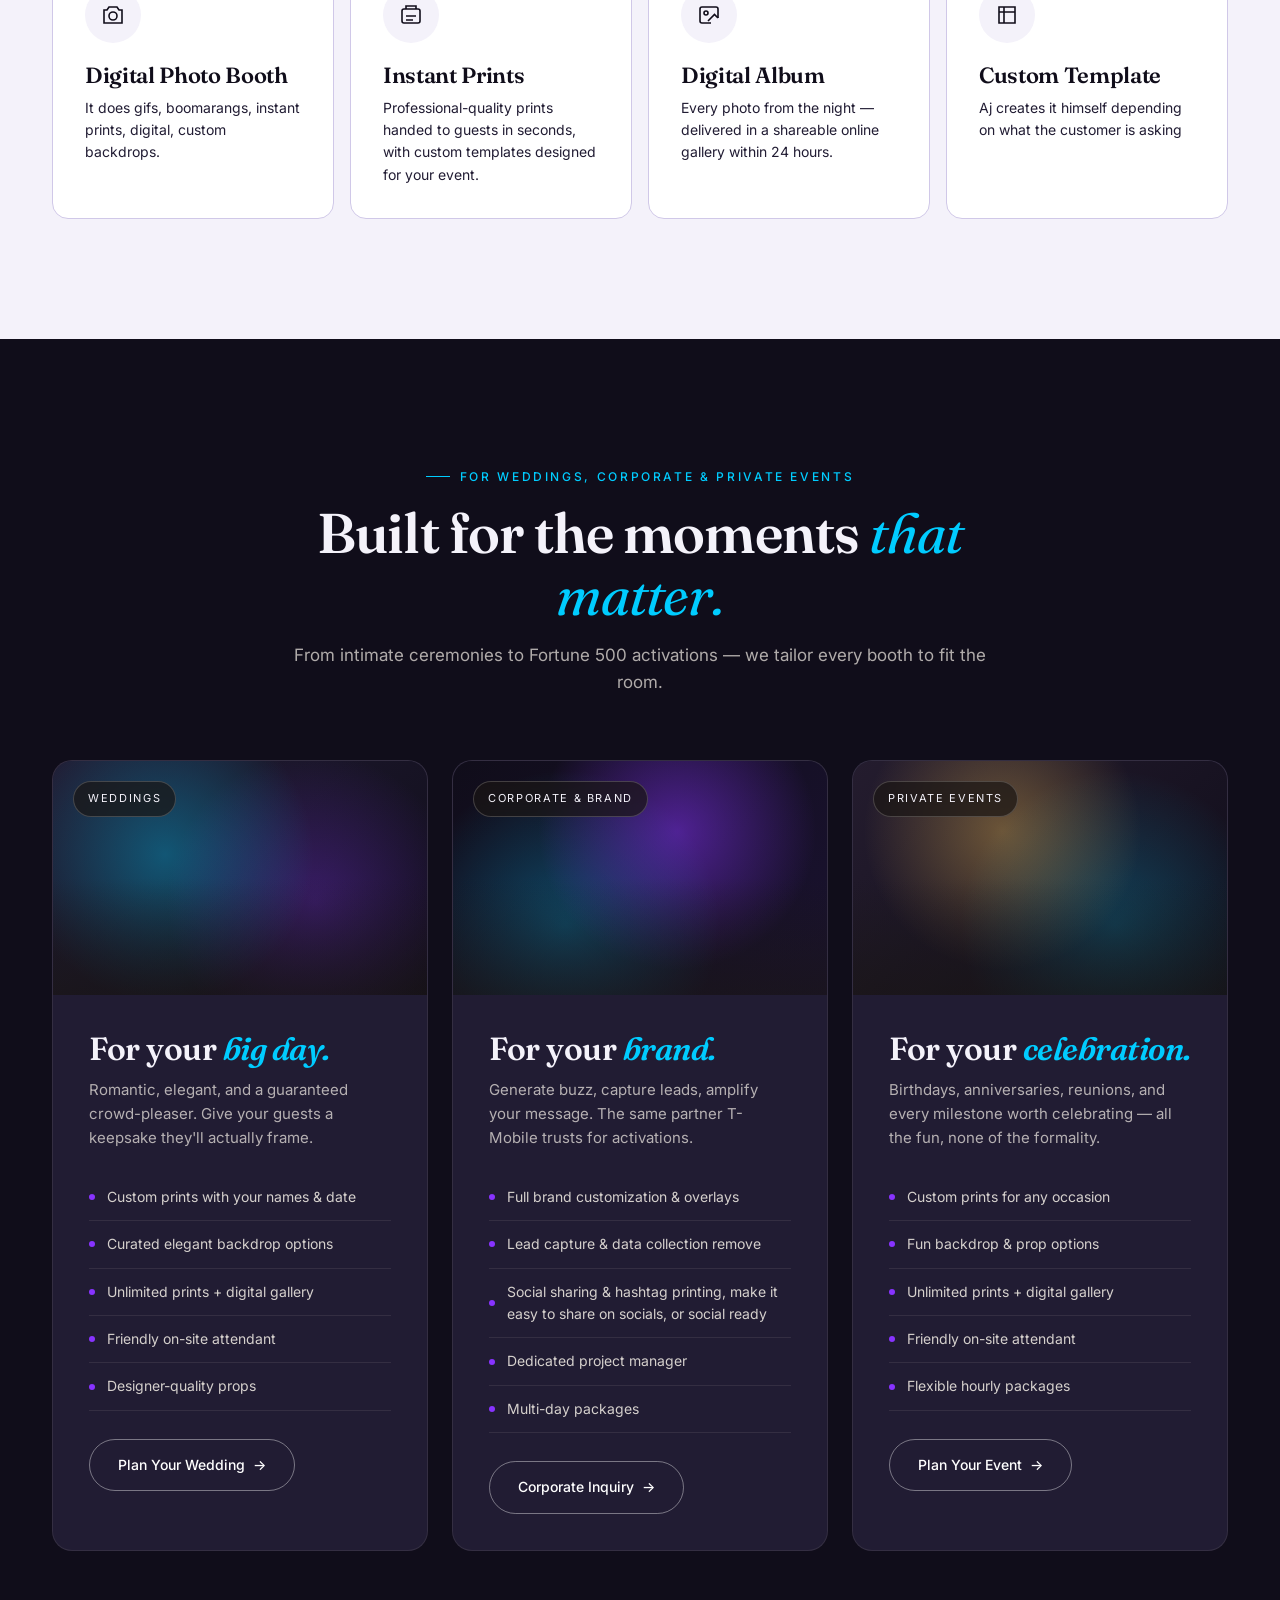
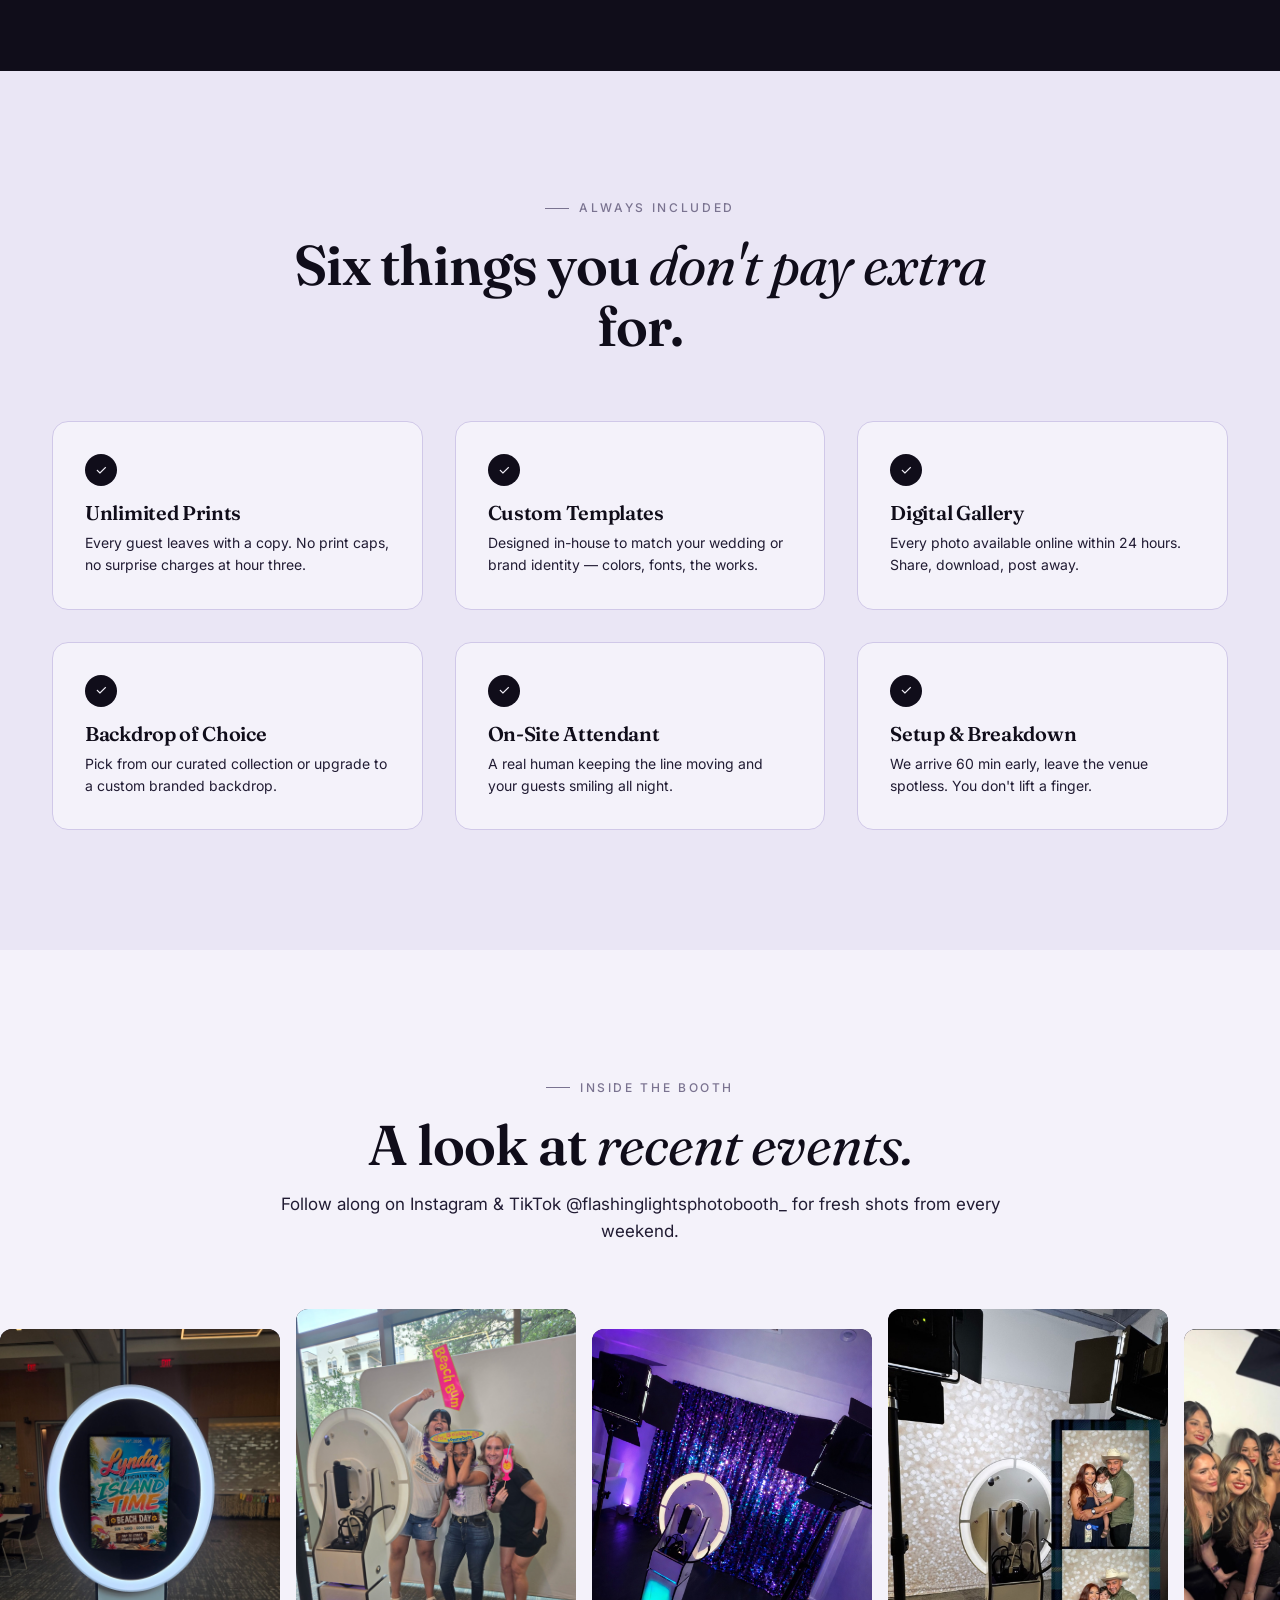
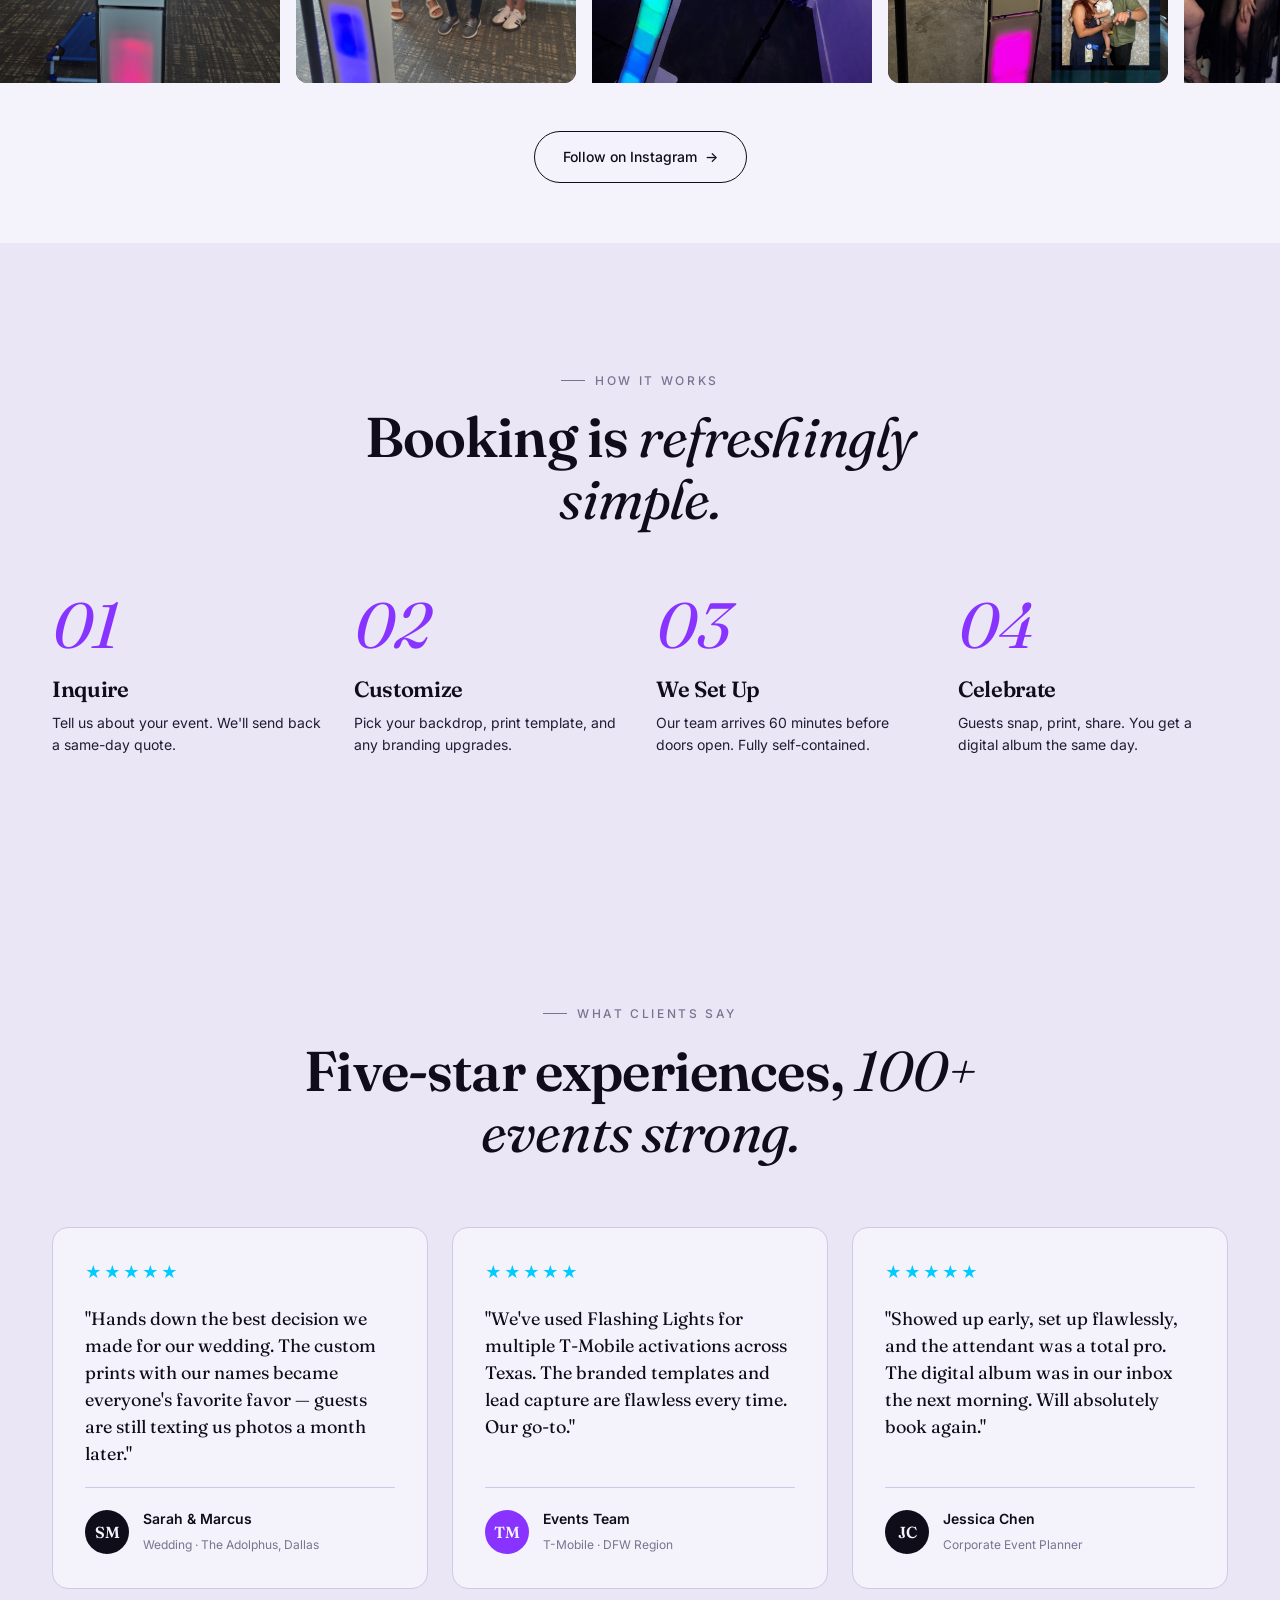
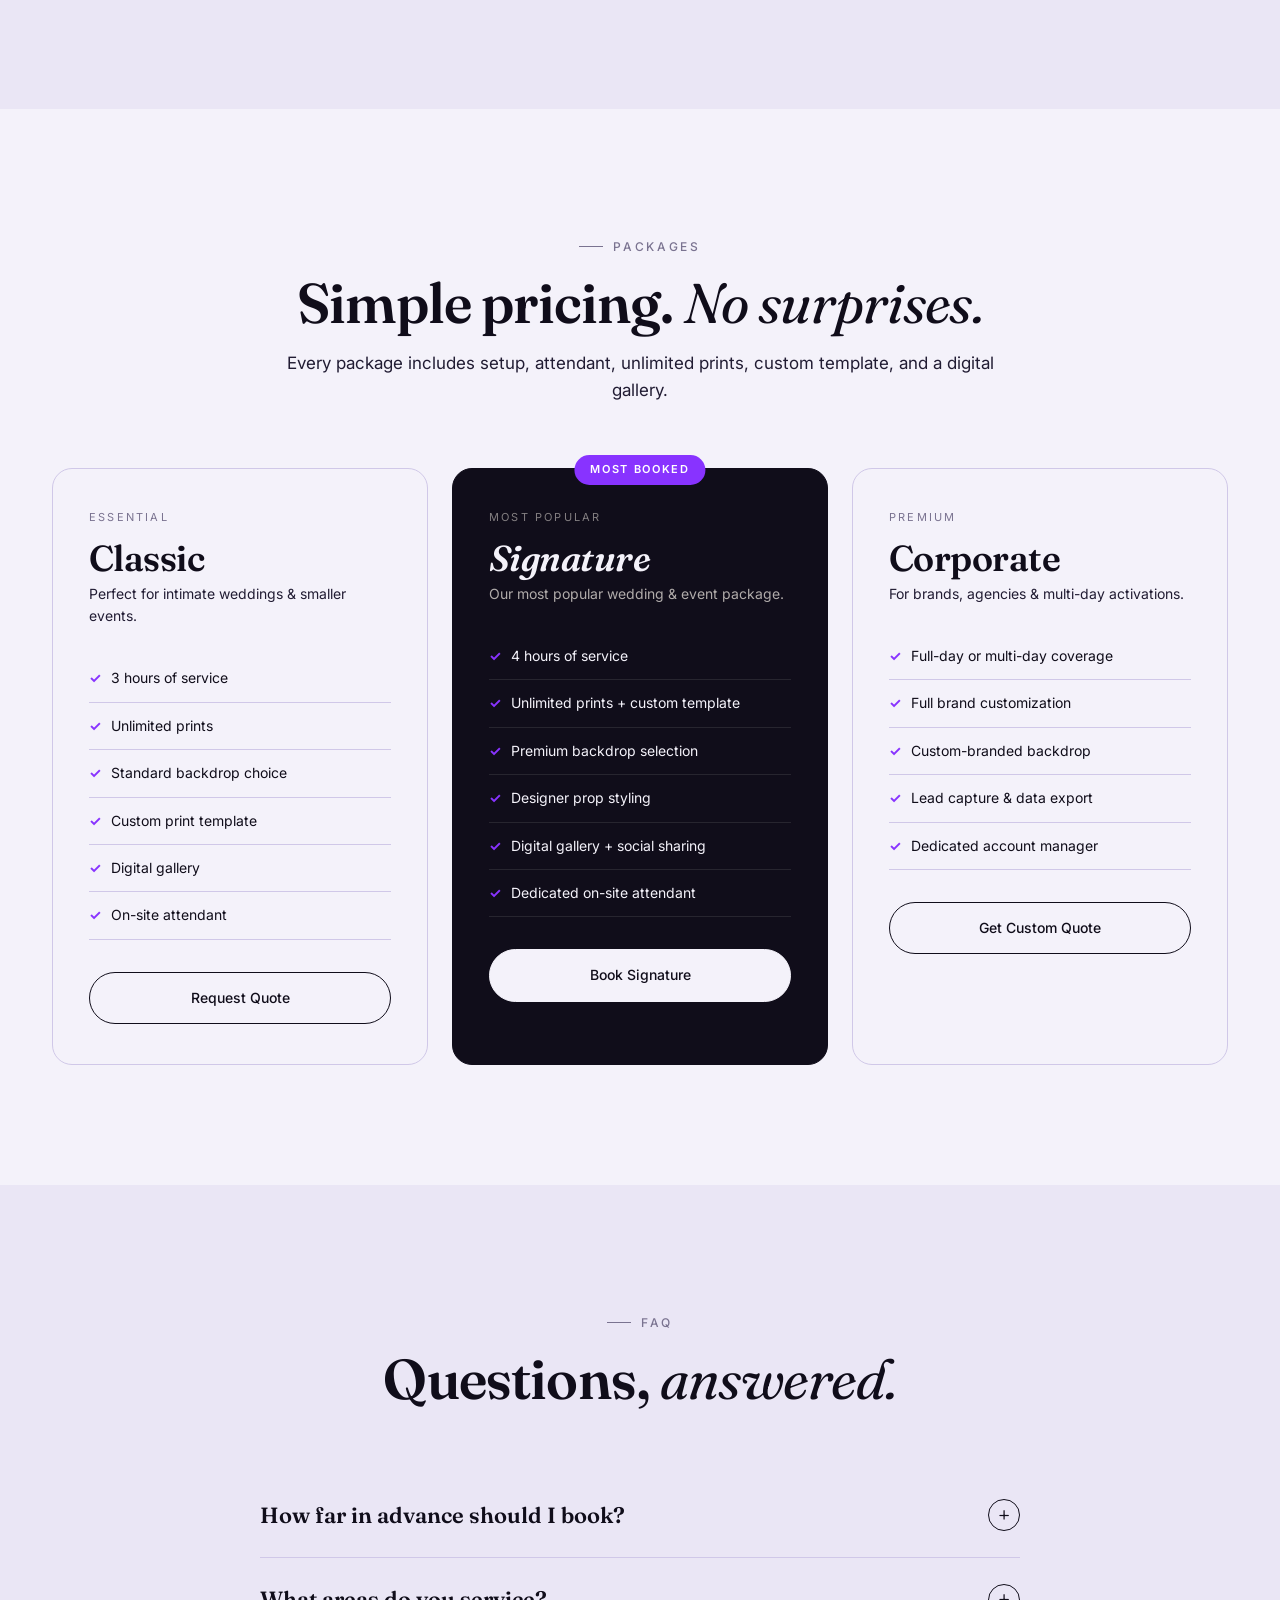
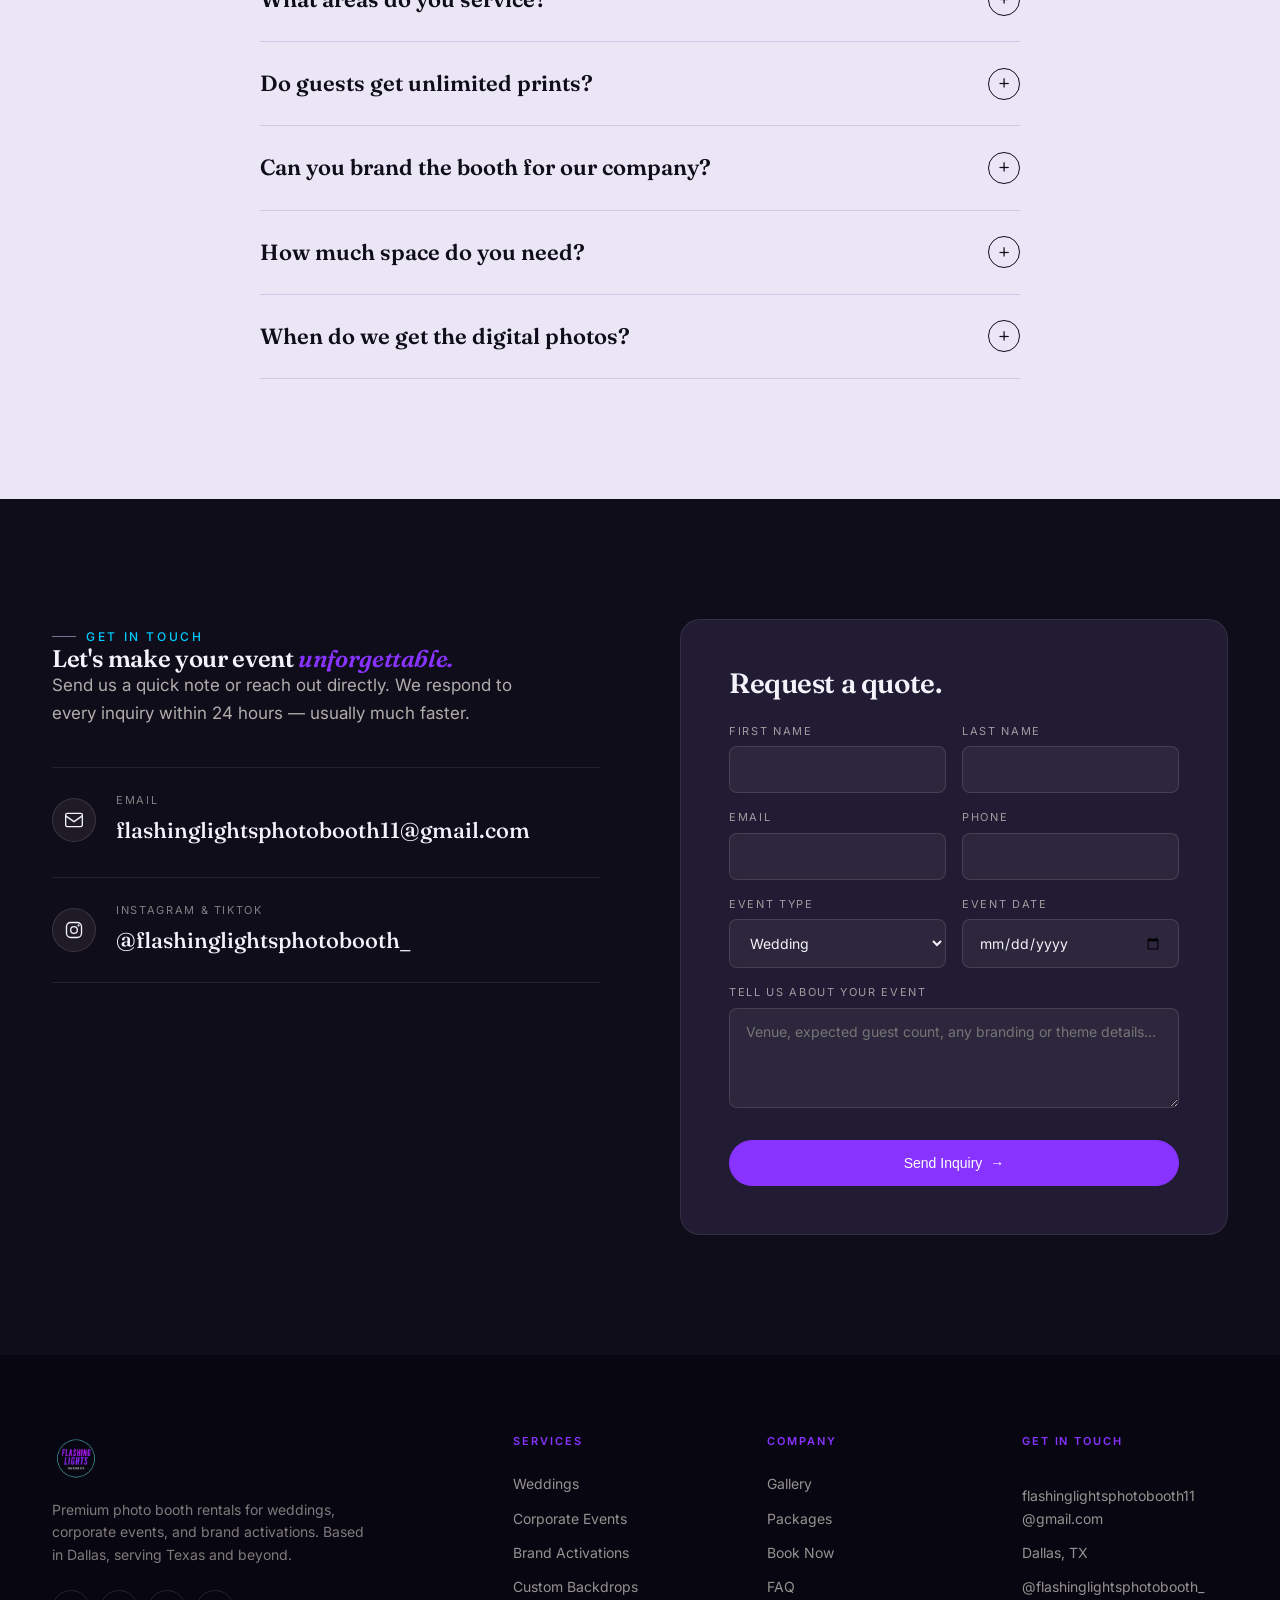
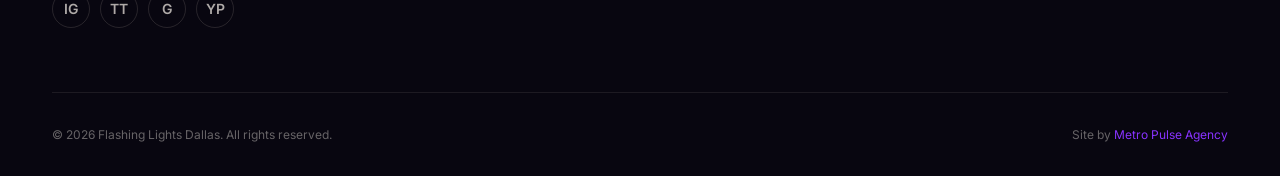
==== commit 8a73ab75: "fixed-mobile-issue" ====
--- a/index.html
+++ b/index.html
@@ -30,6 +30,9 @@
     <div class="nav-cta">
       <a href="#contact" class="btn primary">Book Now</a>
     </div>
+    <button class="nav-toggle" aria-label="Toggle menu" aria-expanded="false">
+      <span></span><span></span><span></span>
+    </button>
   </div>
 </nav>
 
--- a/style.css
+++ b/style.css
@@ -256,6 +256,32 @@
   color: var(--ink);
 }
 
+.nav-toggle {
+  display: none;
+  flex-direction: column;
+  justify-content: center;
+  gap: 5px;
+  width: 32px;
+  height: 32px;
+  background: none;
+  border: none;
+  cursor: pointer;
+  padding: 0;
+}
+
+.nav-toggle span {
+  display: block;
+  width: 100%;
+  height: 2px;
+  background: var(--cream);
+  border-radius: 2px;
+  transition: transform 0.3s, opacity 0.3s;
+}
+
+.nav-toggle.open span:nth-child(1) { transform: translateY(7px) rotate(45deg); }
+.nav-toggle.open span:nth-child(2) { opacity: 0; }
+.nav-toggle.open span:nth-child(3) { transform: translateY(-7px) rotate(-45deg); }
+
 /* ---------- Hero ---------- */
 
 .hero {
@@ -685,7 +711,6 @@
 
 .gallery-marquee {
   overflow: hidden;
-  margin: 0 -32px;
 }
 
 .marquee-track {
@@ -1012,6 +1037,10 @@
   align-items: start;
 }
 
+.contact-grid > * {
+  min-width: 0;
+}
+
 .contact h2 {
   color: var(--cream);
 }
@@ -1041,6 +1070,11 @@
   padding: 24px 0;
   border-top: 1px solid rgba(217, 207, 192, 0.1);
   transition: padding 0.2s;
+  min-width: 0;
+}
+
+.contact-method > div:last-child {
+  min-width: 0;
 }
 
 .contact-method:hover {
@@ -1076,6 +1110,7 @@
   font-size: 22px;
   font-weight: 500;
   color: var(--cream);
+  overflow-wrap: anywhere;
 }
 
 .contact-method:hover .value {
@@ -1107,6 +1142,7 @@
   display: flex;
   flex-direction: column;
   gap: 6px;
+  min-width: 0;
 }
 
 .field.full {
@@ -1266,7 +1302,38 @@
 
 @media (max-width: 768px) {
   .container { padding: 0 20px; }
-  .nav-links { display: none; }
+  .nav-toggle { display: flex; }
+  .nav-links {
+    flex-direction: column;
+    gap: 0;
+    position: absolute;
+    top: 100%;
+    left: 0;
+    right: 0;
+    background: var(--ink);
+    border-bottom: 1px solid rgba(136, 51, 255, 0.2);
+    box-shadow: 0 12px 24px rgba(8, 6, 16, 0.35);
+    max-height: 0;
+    overflow: hidden;
+    visibility: hidden;
+    transition: max-height 0.3s ease;
+  }
+  .nav-links.open {
+    max-height: 400px;
+    visibility: visible;
+  }
+  .nav-links li {
+    width: 100%;
+  }
+  .nav-links a {
+    display: block;
+    padding: 16px 20px;
+    font-size: 16px;
+    border-top: 1px solid rgba(217, 207, 192, 0.08);
+  }
+  .nav-links li:first-child a {
+    border-top: none;
+  }
   .nav-cta .phone-link { display: none; }
   section.block { padding: 80px 0; }
   .hero-grid,
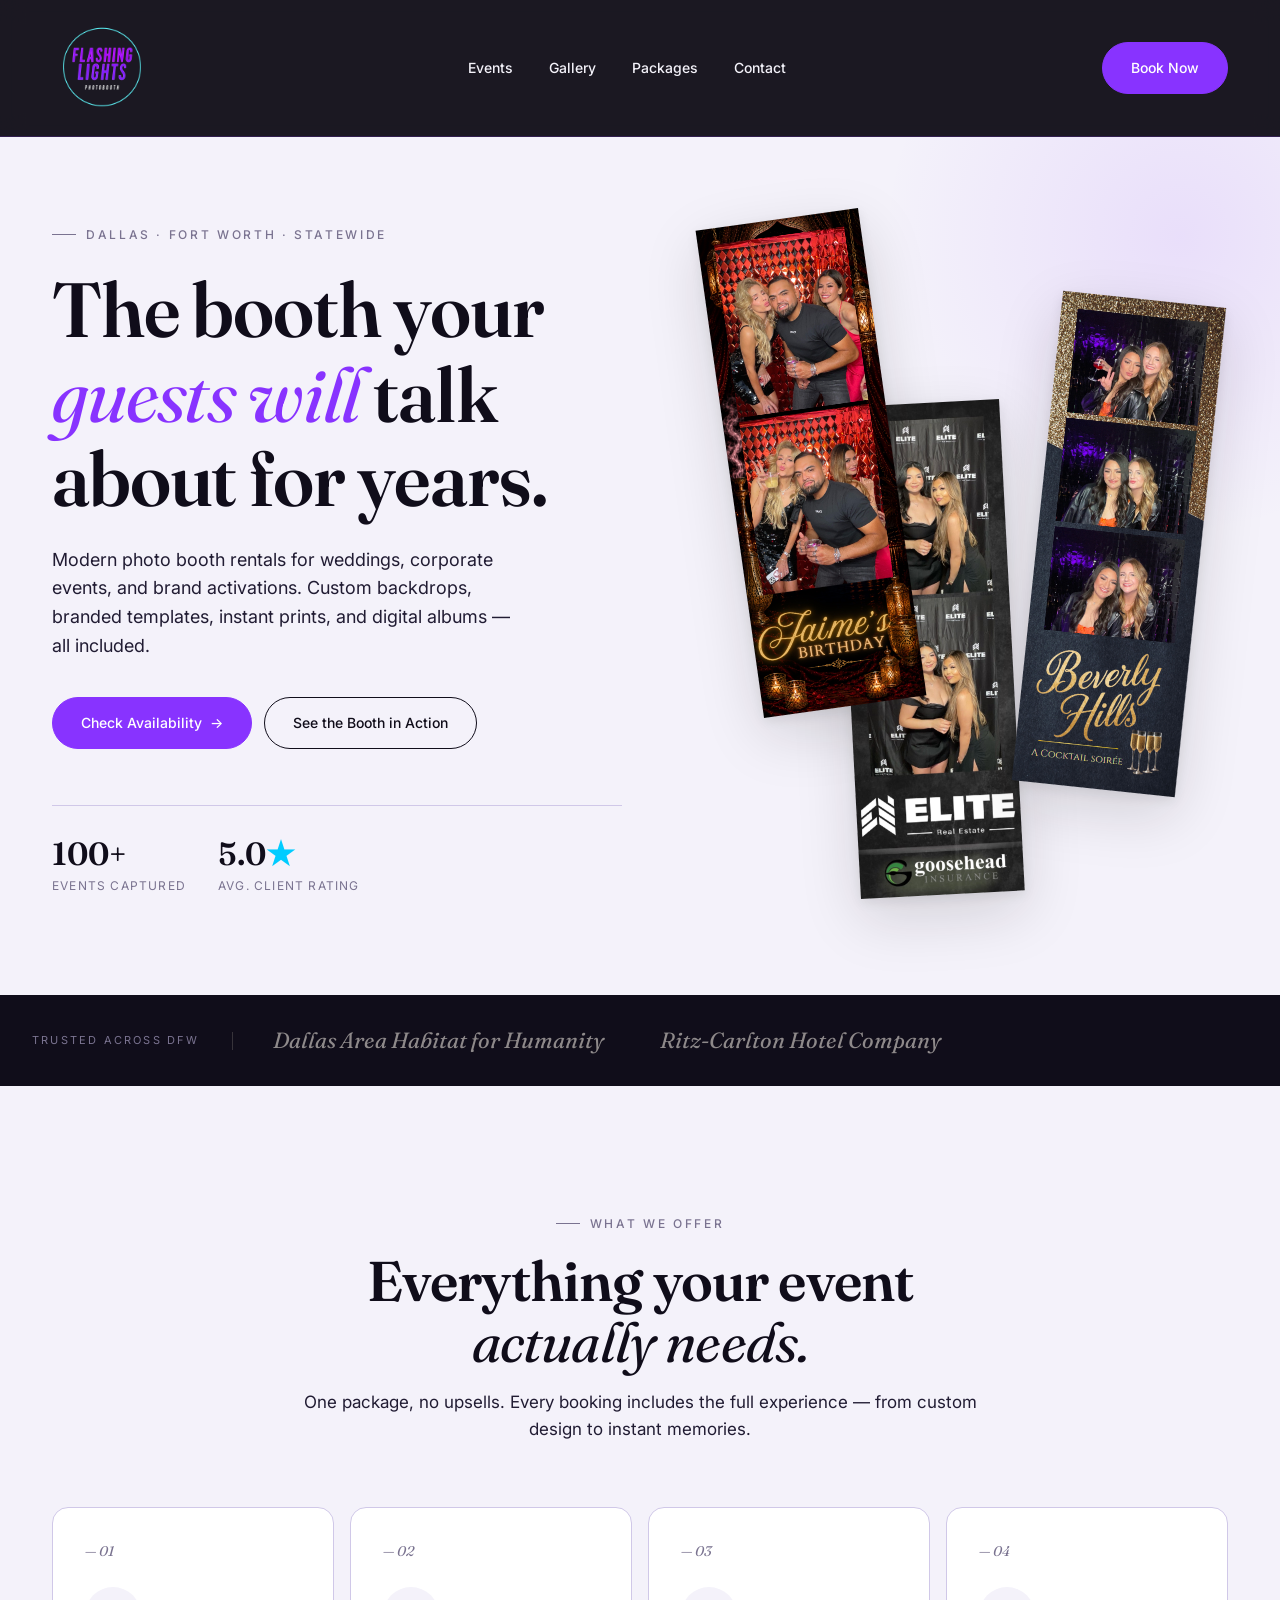
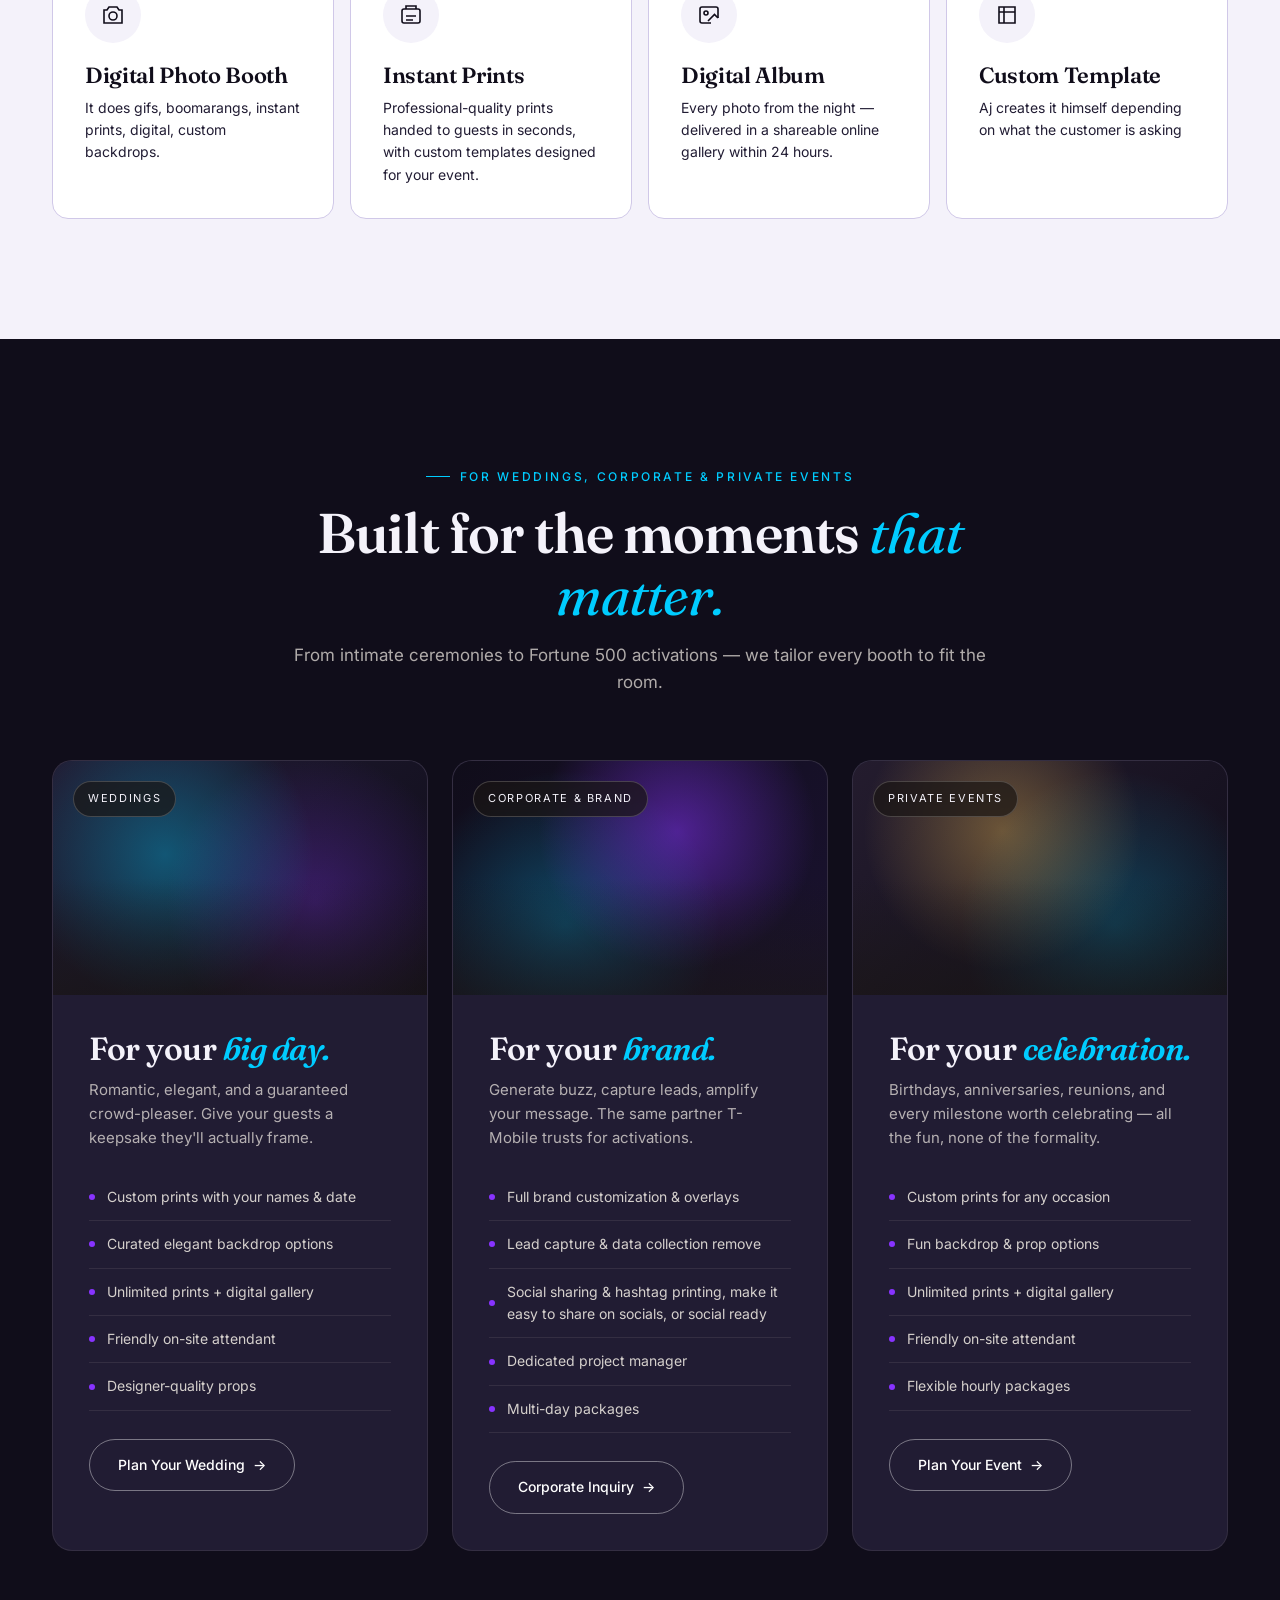
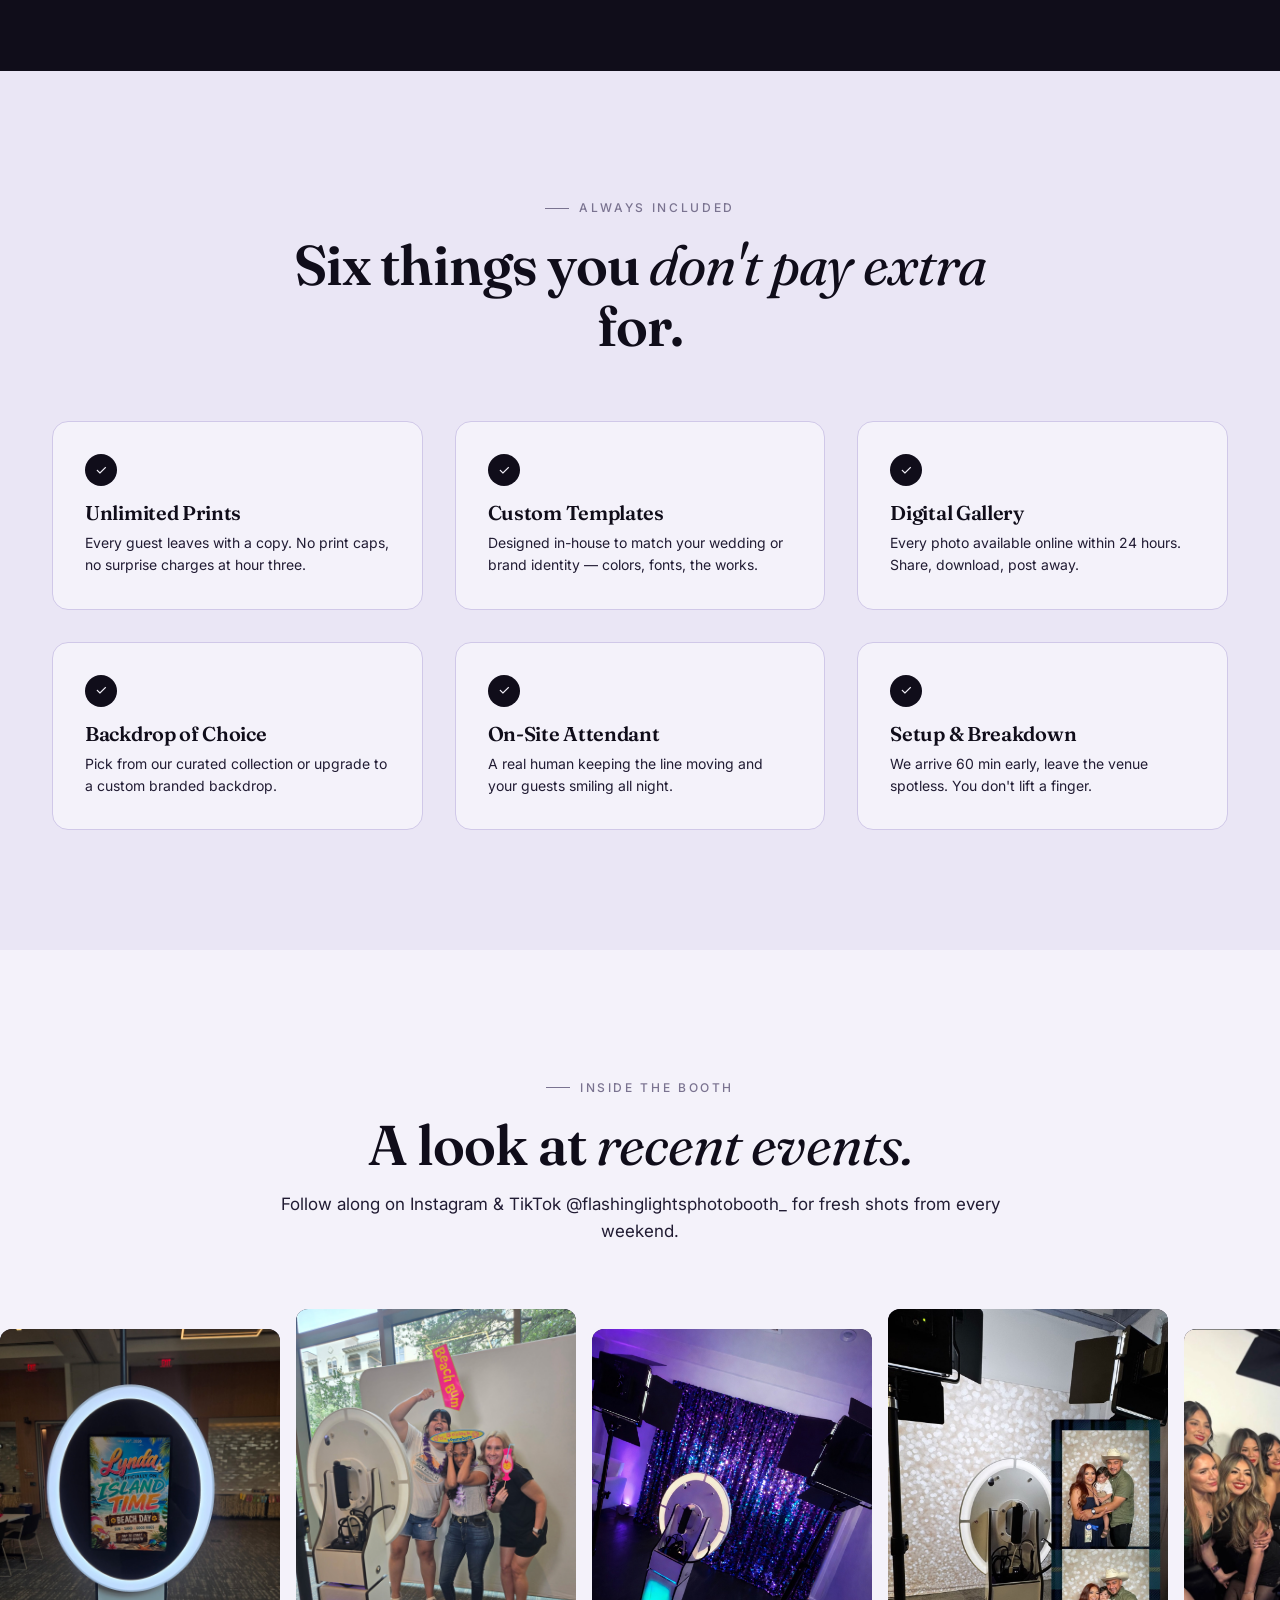
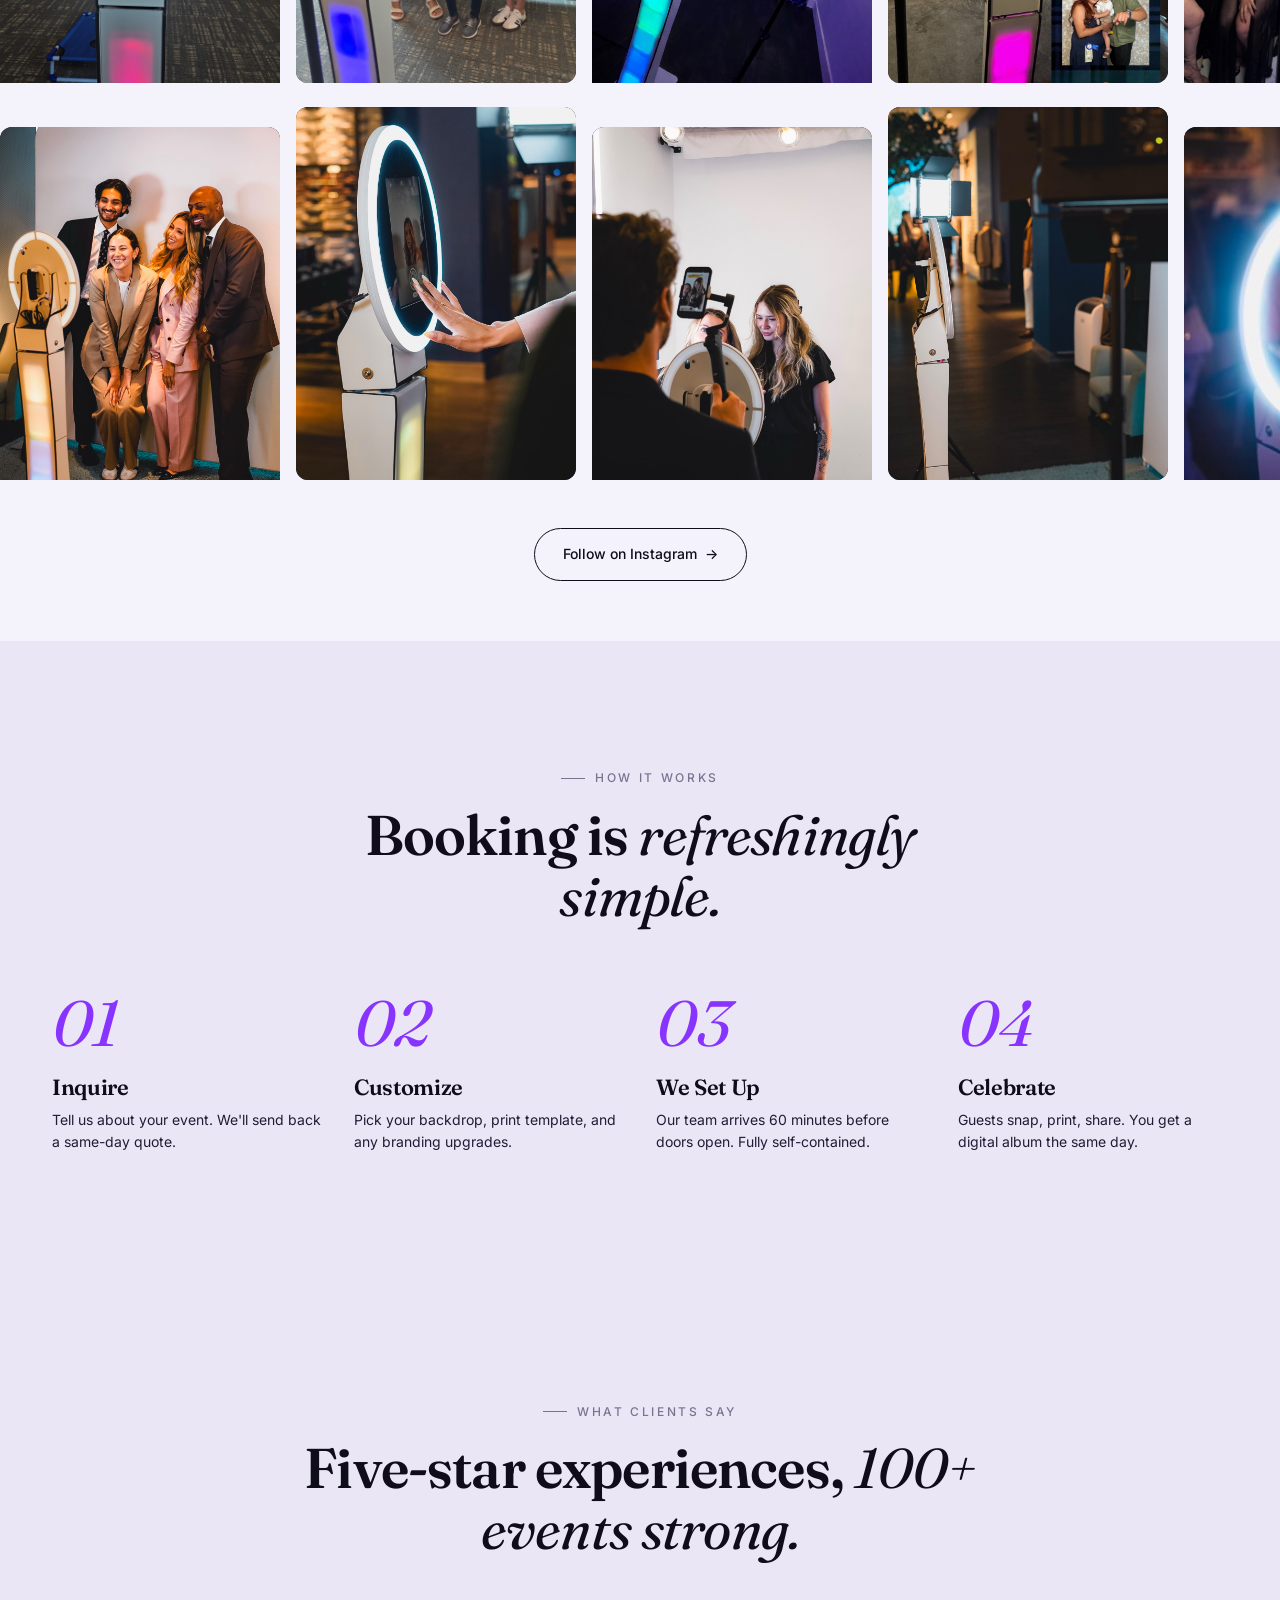
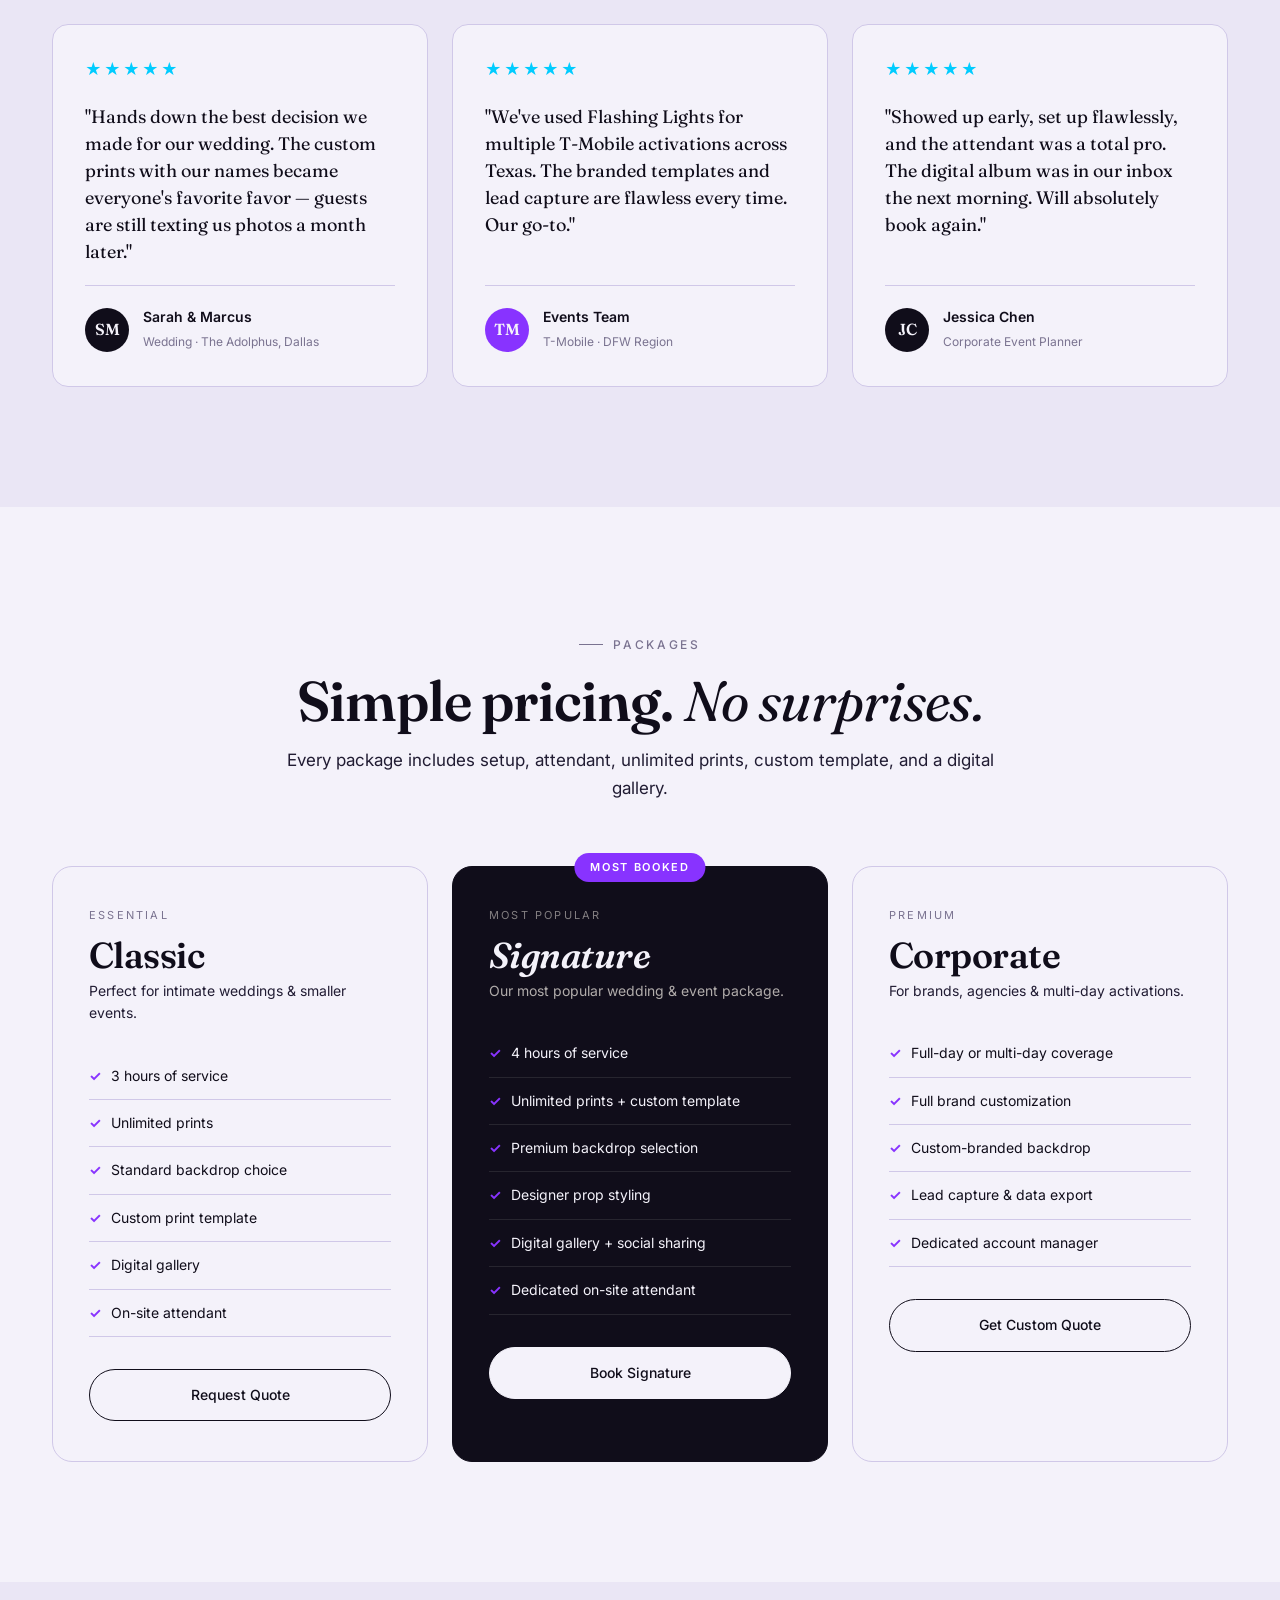
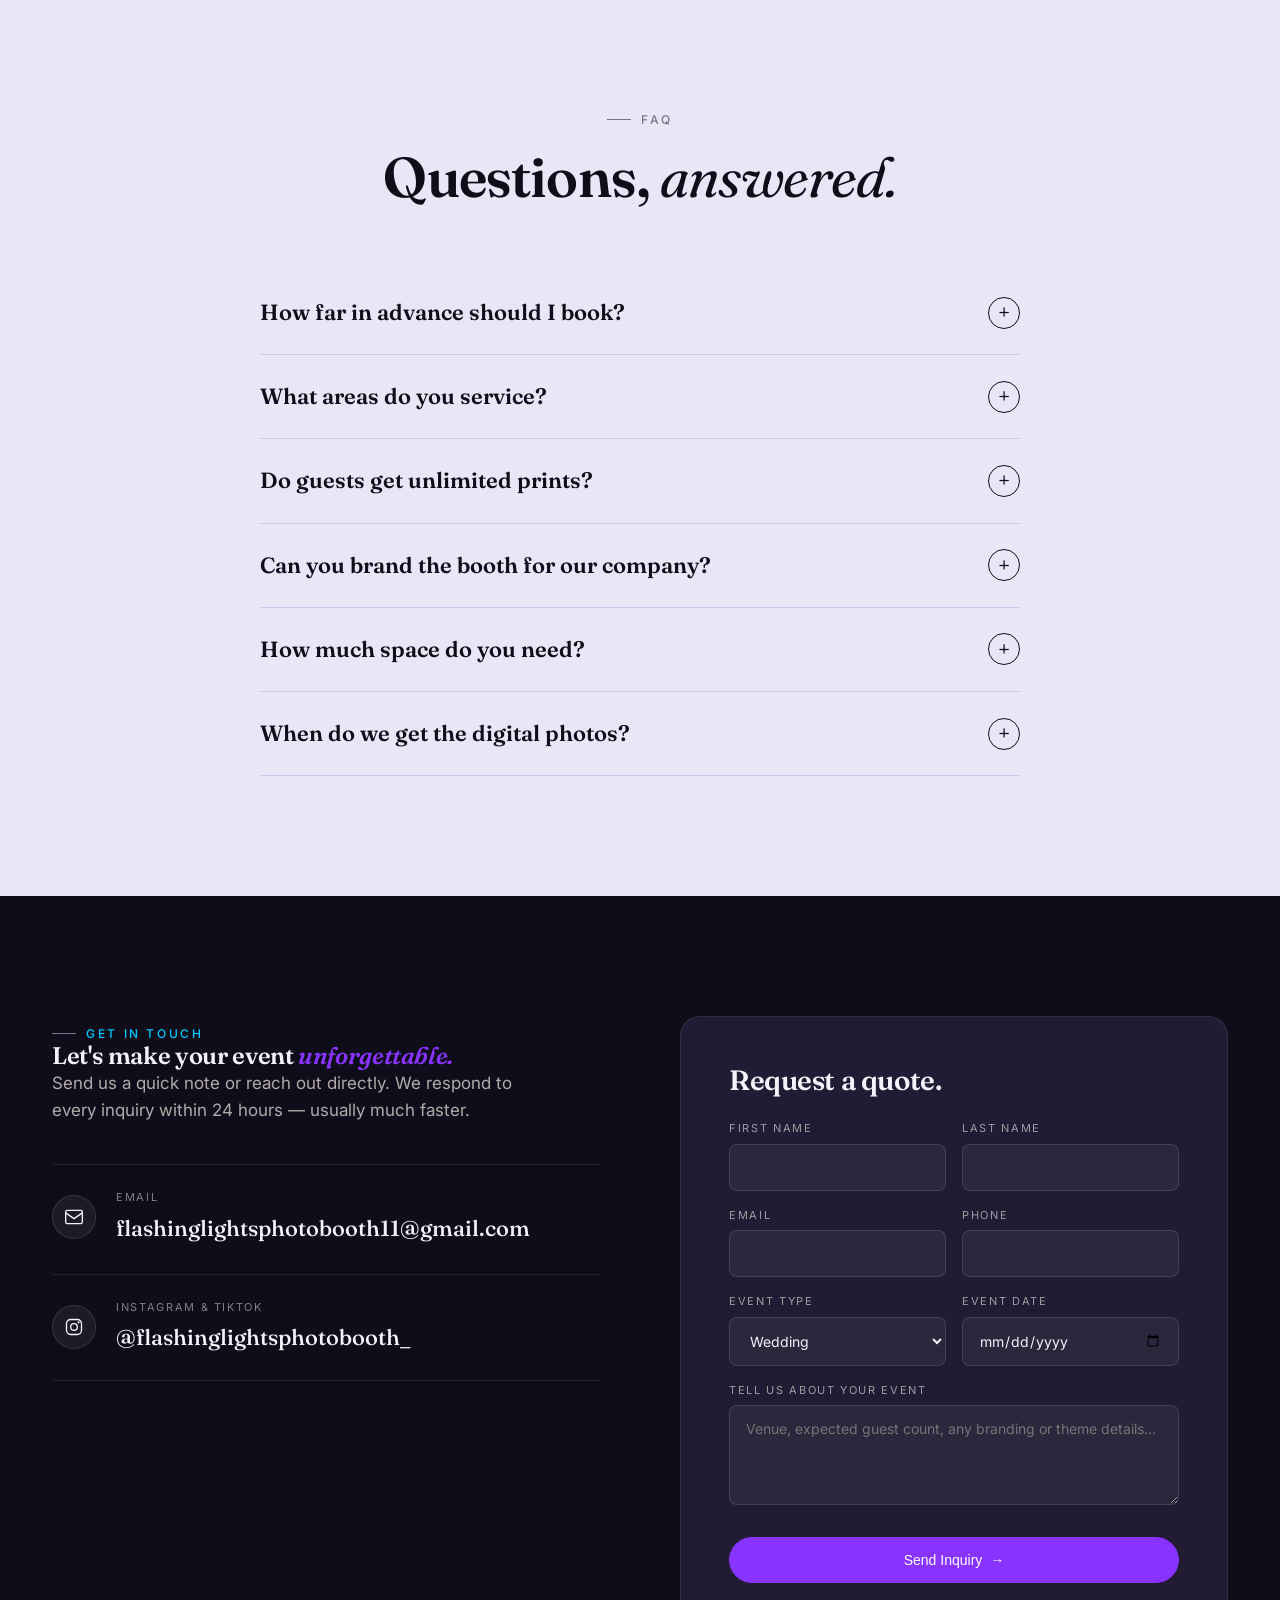
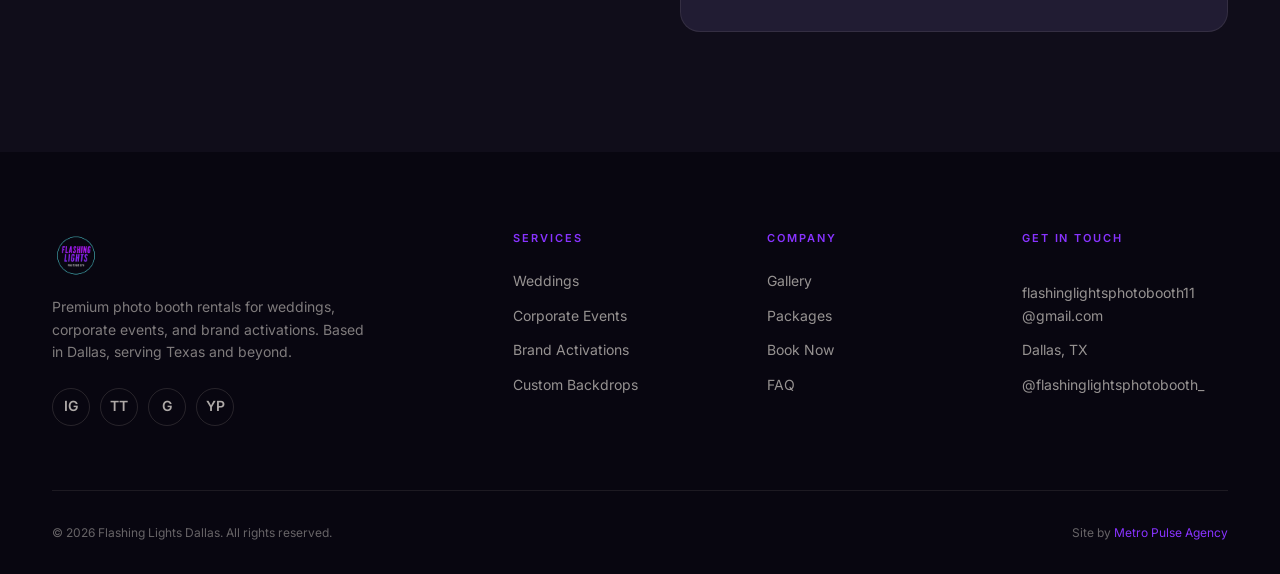
==== commit d1c934ae: "added-newslide" ====
--- a/index.html
+++ b/index.html
@@ -197,6 +197,12 @@
     <div class="marquee-track">
       <div class="gallery-item"><img src="assets/slidepics/1000031344.jpeg" alt="Photo booth event photo" loading="lazy"></div><div class="gallery-item"><img src="assets/slidepics/1000031351.jpeg" alt="Photo booth event photo" loading="lazy"></div><div class="gallery-item"><img src="assets/slidepics/83109BA2-E94C-4127-B7B6-784EB2E531F7.jpg" alt="Photo booth event photo" loading="lazy"></div><div class="gallery-item"><img src="assets/slidepics/CEC65CD7-28D0-40A5-A707-6019841109C6.jpeg" alt="Photo booth event photo" loading="lazy"></div><div class="gallery-item"><img src="assets/slidepics/IMG_0130.jpeg" alt="Photo booth event photo" loading="lazy"></div><div class="gallery-item"><img src="assets/slidepics/IMG_0131.jpeg" alt="Photo booth event photo" loading="lazy"></div><div class="gallery-item"><img src="assets/slidepics/IMG_0548.jpeg" alt="Photo booth event photo" loading="lazy"></div><div class="gallery-item"><img src="assets/slidepics/IMG_0594.jpeg" alt="Photo booth event photo" loading="lazy"></div><div class="gallery-item"><img src="assets/slidepics/IMG_0610.jpeg" alt="Photo booth event photo" loading="lazy"></div><div class="gallery-item"><img src="assets/slidepics/IMG_0612.jpeg" alt="Photo booth event photo" loading="lazy"></div><div class="gallery-item"><img src="assets/slidepics/IMG_0757.jpeg" alt="Photo booth event photo" loading="lazy"></div><div class="gallery-item"><img src="assets/slidepics/IMG_0760.jpeg" alt="Photo booth event photo" loading="lazy"></div><div class="gallery-item"><img src="assets/slidepics/IMG_1347.jpeg" alt="Photo booth event photo" loading="lazy"></div><div class="gallery-item"><img src="assets/slidepics/IMG_1441.jpeg" alt="Photo booth event photo" loading="lazy"></div><div class="gallery-item"><img src="assets/slidepics/IMG_1591.jpeg" alt="Photo booth event photo" loading="lazy"></div><div class="gallery-item"><img src="assets/slidepics/IMG_1596.jpeg" alt="Photo booth event photo" loading="lazy"></div><div class="gallery-item"><img src="assets/slidepics/IMG_1987.jpeg" alt="Photo booth event photo" loading="lazy"></div><div class="gallery-item"><img src="assets/slidepics/IMG_2006.jpeg" alt="Photo booth event photo" loading="lazy"></div><div class="gallery-item"><img src="assets/slidepics/IMG_6727.jpeg" alt="Photo booth event photo" loading="lazy"></div><div class="gallery-item"><img src="assets/slidepics/IMG_6731.jpeg" alt="Photo booth event photo" loading="lazy"></div><div class="gallery-item"><img src="assets/slidepics/IMG_6739.jpeg" alt="Photo booth event photo" loading="lazy"></div><div class="gallery-item"><img src="assets/slidepics/IMG_6755.jpeg" alt="Photo booth event photo" loading="lazy"></div><div class="gallery-item"><img src="assets/slidepics/IMG_7269.jpeg" alt="Photo booth event photo" loading="lazy"></div>
       <div class="gallery-item"><img src="assets/slidepics/1000031344.jpeg" alt="Photo booth event photo" loading="lazy"></div><div class="gallery-item"><img src="assets/slidepics/1000031351.jpeg" alt="Photo booth event photo" loading="lazy"></div><div class="gallery-item"><img src="assets/slidepics/83109BA2-E94C-4127-B7B6-784EB2E531F7.jpg" alt="Photo booth event photo" loading="lazy"></div><div class="gallery-item"><img src="assets/slidepics/CEC65CD7-28D0-40A5-A707-6019841109C6.jpeg" alt="Photo booth event photo" loading="lazy"></div><div class="gallery-item"><img src="assets/slidepics/IMG_0130.jpeg" alt="Photo booth event photo" loading="lazy"></div><div class="gallery-item"><img src="assets/slidepics/IMG_0131.jpeg" alt="Photo booth event photo" loading="lazy"></div><div class="gallery-item"><img src="assets/slidepics/IMG_0548.jpeg" alt="Photo booth event photo" loading="lazy"></div><div class="gallery-item"><img src="assets/slidepics/IMG_0594.jpeg" alt="Photo booth event photo" loading="lazy"></div><div class="gallery-item"><img src="assets/slidepics/IMG_0610.jpeg" alt="Photo booth event photo" loading="lazy"></div><div class="gallery-item"><img src="assets/slidepics/IMG_0612.jpeg" alt="Photo booth event photo" loading="lazy"></div><div class="gallery-item"><img src="assets/slidepics/IMG_0757.jpeg" alt="Photo booth event photo" loading="lazy"></div><div class="gallery-item"><img src="assets/slidepics/IMG_0760.jpeg" alt="Photo booth event photo" loading="lazy"></div><div class="gallery-item"><img src="assets/slidepics/IMG_1347.jpeg" alt="Photo booth event photo" loading="lazy"></div><div class="gallery-item"><img src="assets/slidepics/IMG_1441.jpeg" alt="Photo booth event photo" loading="lazy"></div><div class="gallery-item"><img src="assets/slidepics/IMG_1591.jpeg" alt="Photo booth event photo" loading="lazy"></div><div class="gallery-item"><img src="assets/slidepics/IMG_1596.jpeg" alt="Photo booth event photo" loading="lazy"></div><div class="gallery-item"><img src="assets/slidepics/IMG_1987.jpeg" alt="Photo booth event photo" loading="lazy"></div><div class="gallery-item"><img src="assets/slidepics/IMG_2006.jpeg" alt="Photo booth event photo" loading="lazy"></div><div class="gallery-item"><img src="assets/slidepics/IMG_6727.jpeg" alt="Photo booth event photo" loading="lazy"></div><div class="gallery-item"><img src="assets/slidepics/IMG_6731.jpeg" alt="Photo booth event photo" loading="lazy"></div><div class="gallery-item"><img src="assets/slidepics/IMG_6739.jpeg" alt="Photo booth event photo" loading="lazy"></div><div class="gallery-item"><img src="assets/slidepics/IMG_6755.jpeg" alt="Photo booth event photo" loading="lazy"></div><div class="gallery-item"><img src="assets/slidepics/IMG_7269.jpeg" alt="Photo booth event photo" loading="lazy"></div>
+    </div>
+  </div>
+  <div class="gallery-marquee">
+    <div class="marquee-track reverse">
+      <div class="gallery-item"><img src="assets/Slidepics2/1BE29C88-DC0A-4019-93FF-6B0D7110AC29.jpeg" alt="Photo booth event photo" loading="lazy"></div><div class="gallery-item"><img src="assets/Slidepics2/353D43F4-C3A7-47FD-ACB9-68C7D94952BD.jpeg" alt="Photo booth event photo" loading="lazy"></div><div class="gallery-item"><img src="assets/Slidepics2/44B44A04-933C-443B-8397-4991A355A56B.jpeg" alt="Photo booth event photo" loading="lazy"></div><div class="gallery-item"><img src="assets/Slidepics2/68AA2A69-E57C-47E8-942D-F8044146A974.jpeg" alt="Photo booth event photo" loading="lazy"></div><div class="gallery-item"><img src="assets/Slidepics2/840AD9DF-C924-491F-A250-E758E0BC354E_4_5005_c.jpeg" alt="Photo booth event photo" loading="lazy"></div><div class="gallery-item"><img src="assets/Slidepics2/A5CA5884-94CE-46A9-A663-8E2E847A0181_4_5005_c.jpeg" alt="Photo booth event photo" loading="lazy"></div><div class="gallery-item"><img src="assets/Slidepics2/AAE7FF28-B361-464D-8D26-4CD1404F76C2.jpeg" alt="Photo booth event photo" loading="lazy"></div><div class="gallery-item"><img src="assets/Slidepics2/BD2F6144-344F-4B97-A388-93332BF7F01D_4_5005_c.jpeg" alt="Photo booth event photo" loading="lazy"></div><div class="gallery-item"><img src="assets/Slidepics2/D0C9AED8-3057-4FF4-BA3A-AD9321C7B5BF.jpeg" alt="Photo booth event photo" loading="lazy"></div><div class="gallery-item"><img src="assets/Slidepics2/DCF6EE35-A963-4515-BDAD-38C2513F7758.jpeg" alt="Photo booth event photo" loading="lazy"></div><div class="gallery-item"><img src="assets/Slidepics2/F5350166-ADD9-49B3-BB9C-4CBA32D869AF.jpeg" alt="Photo booth event photo" loading="lazy"></div>
+      <div class="gallery-item"><img src="assets/Slidepics2/1BE29C88-DC0A-4019-93FF-6B0D7110AC29.jpeg" alt="Photo booth event photo" loading="lazy"></div><div class="gallery-item"><img src="assets/Slidepics2/353D43F4-C3A7-47FD-ACB9-68C7D94952BD.jpeg" alt="Photo booth event photo" loading="lazy"></div><div class="gallery-item"><img src="assets/Slidepics2/44B44A04-933C-443B-8397-4991A355A56B.jpeg" alt="Photo booth event photo" loading="lazy"></div><div class="gallery-item"><img src="assets/Slidepics2/68AA2A69-E57C-47E8-942D-F8044146A974.jpeg" alt="Photo booth event photo" loading="lazy"></div><div class="gallery-item"><img src="assets/Slidepics2/840AD9DF-C924-491F-A250-E758E0BC354E_4_5005_c.jpeg" alt="Photo booth event photo" loading="lazy"></div><div class="gallery-item"><img src="assets/Slidepics2/A5CA5884-94CE-46A9-A663-8E2E847A0181_4_5005_c.jpeg" alt="Photo booth event photo" loading="lazy"></div><div class="gallery-item"><img src="assets/Slidepics2/AAE7FF28-B361-464D-8D26-4CD1404F76C2.jpeg" alt="Photo booth event photo" loading="lazy"></div><div class="gallery-item"><img src="assets/Slidepics2/BD2F6144-344F-4B97-A388-93332BF7F01D_4_5005_c.jpeg" alt="Photo booth event photo" loading="lazy"></div><div class="gallery-item"><img src="assets/Slidepics2/D0C9AED8-3057-4FF4-BA3A-AD9321C7B5BF.jpeg" alt="Photo booth event photo" loading="lazy"></div><div class="gallery-item"><img src="assets/Slidepics2/DCF6EE35-A963-4515-BDAD-38C2513F7758.jpeg" alt="Photo booth event photo" loading="lazy"></div><div class="gallery-item"><img src="assets/Slidepics2/F5350166-ADD9-49B3-BB9C-4CBA32D869AF.jpeg" alt="Photo booth event photo" loading="lazy"></div>
     </div>
   </div>
   <div class="container" style="text-align:center; margin-top: 48px;">
--- a/style.css
+++ b/style.css
@@ -713,11 +713,19 @@
   overflow: hidden;
 }
 
+.gallery-marquee + .gallery-marquee {
+  margin-top: 24px;
+}
+
 .marquee-track {
   display: flex;
   gap: 16px;
   animation: marquee 40s linear infinite;
   width: max-content;
+}
+
+.marquee-track.reverse {
+  animation-direction: reverse;
 }
 
 @keyframes marquee {
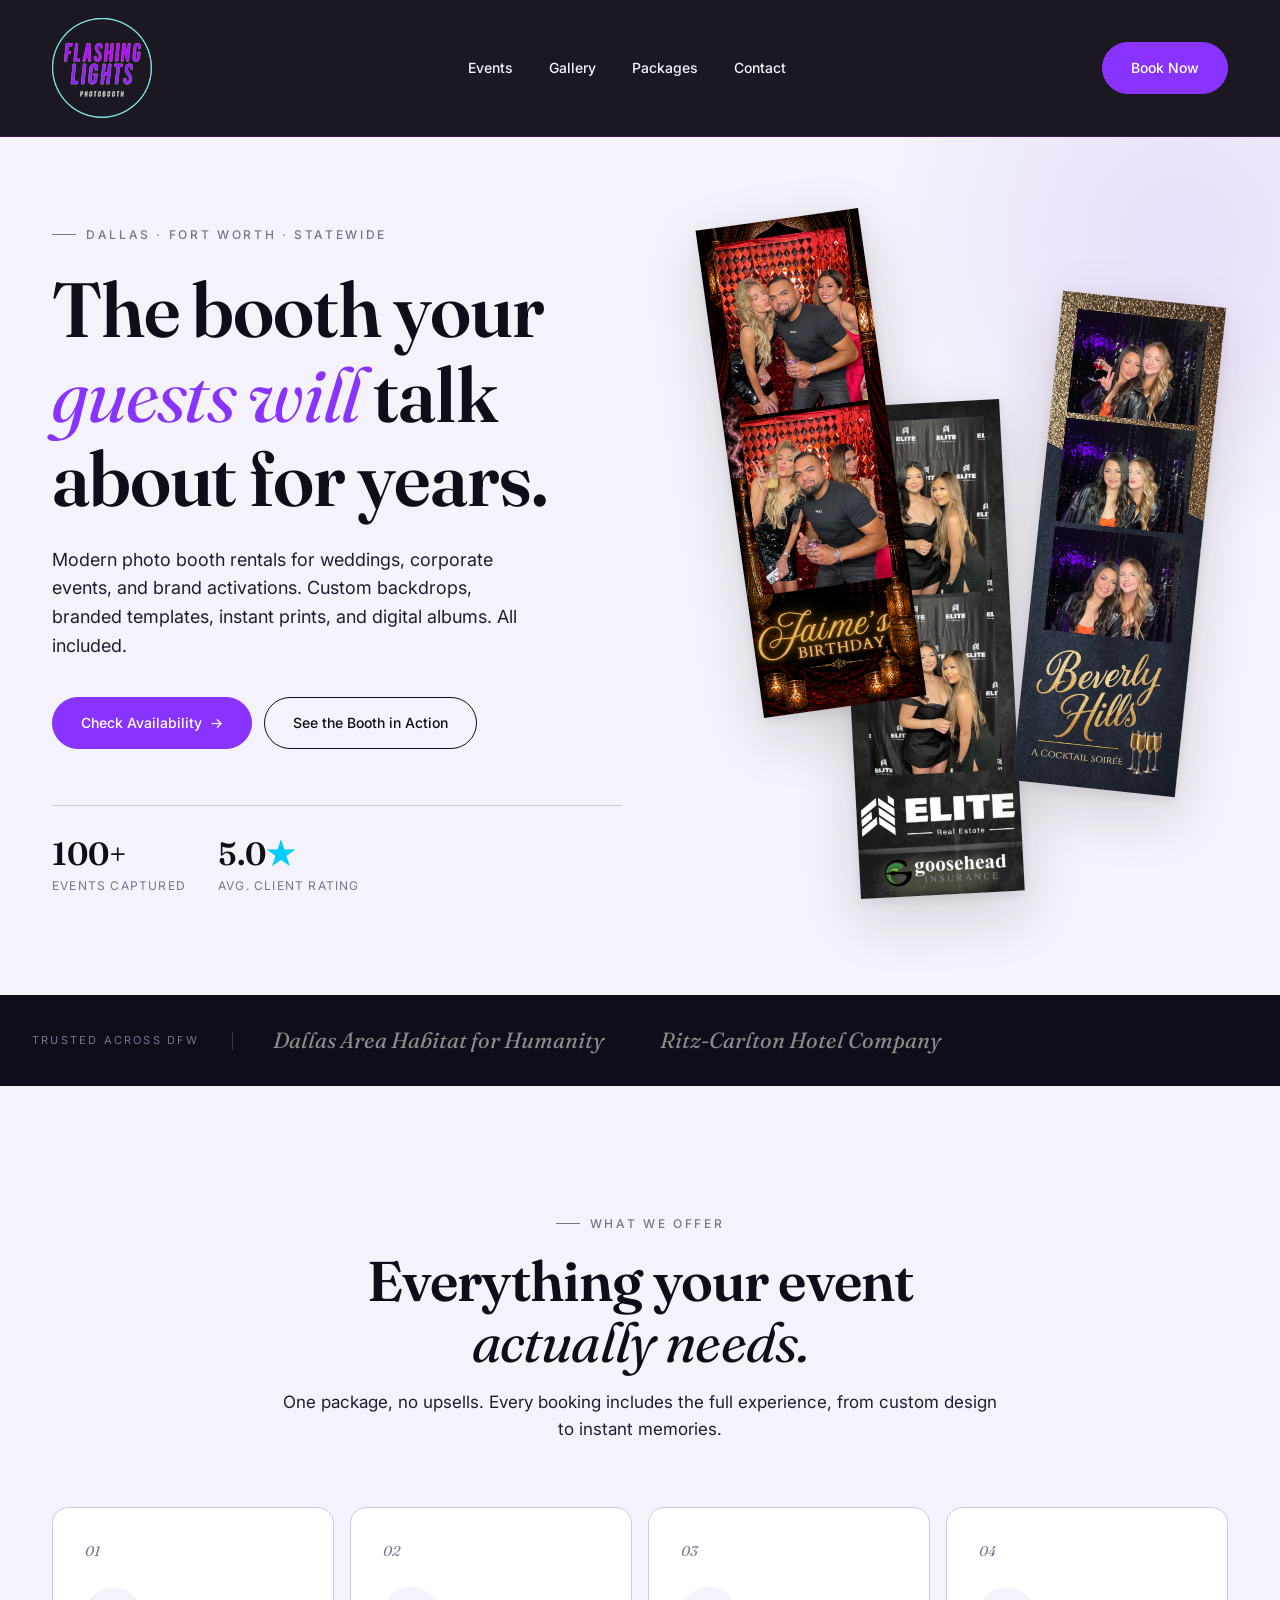
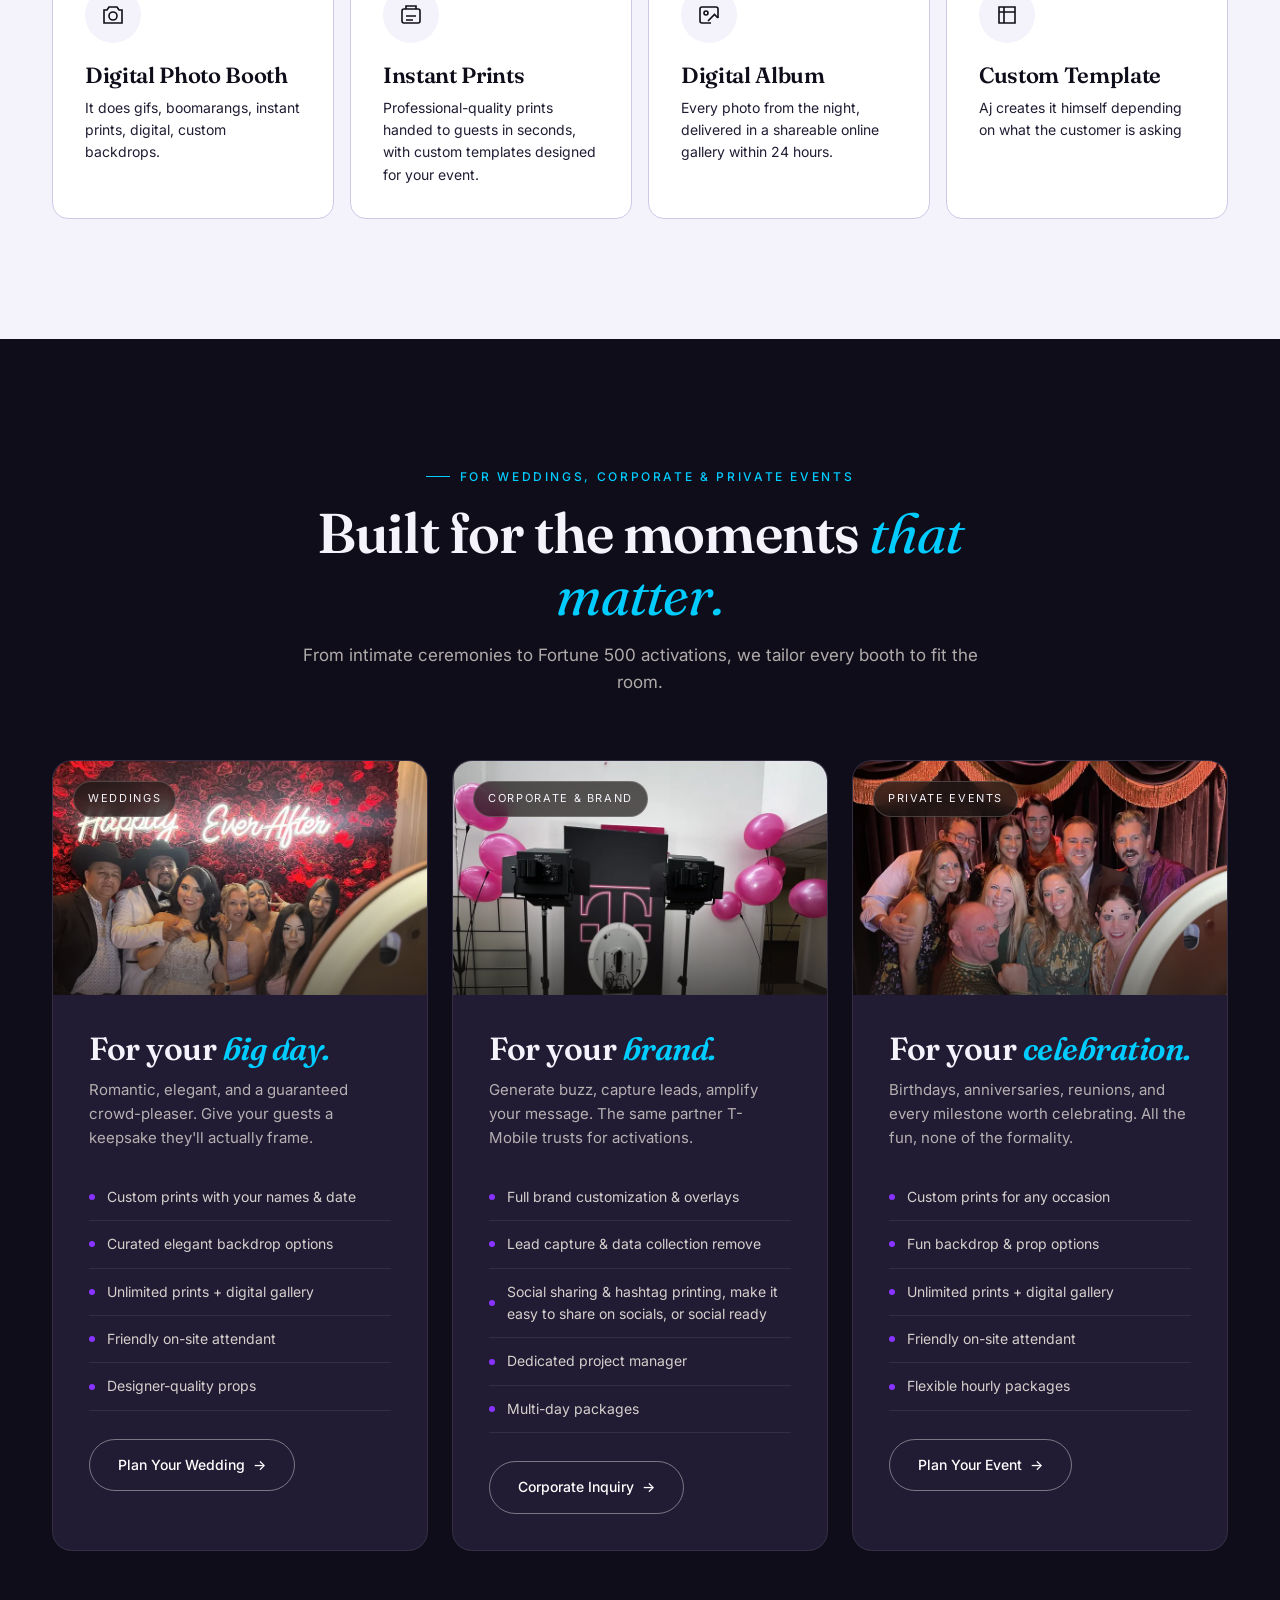
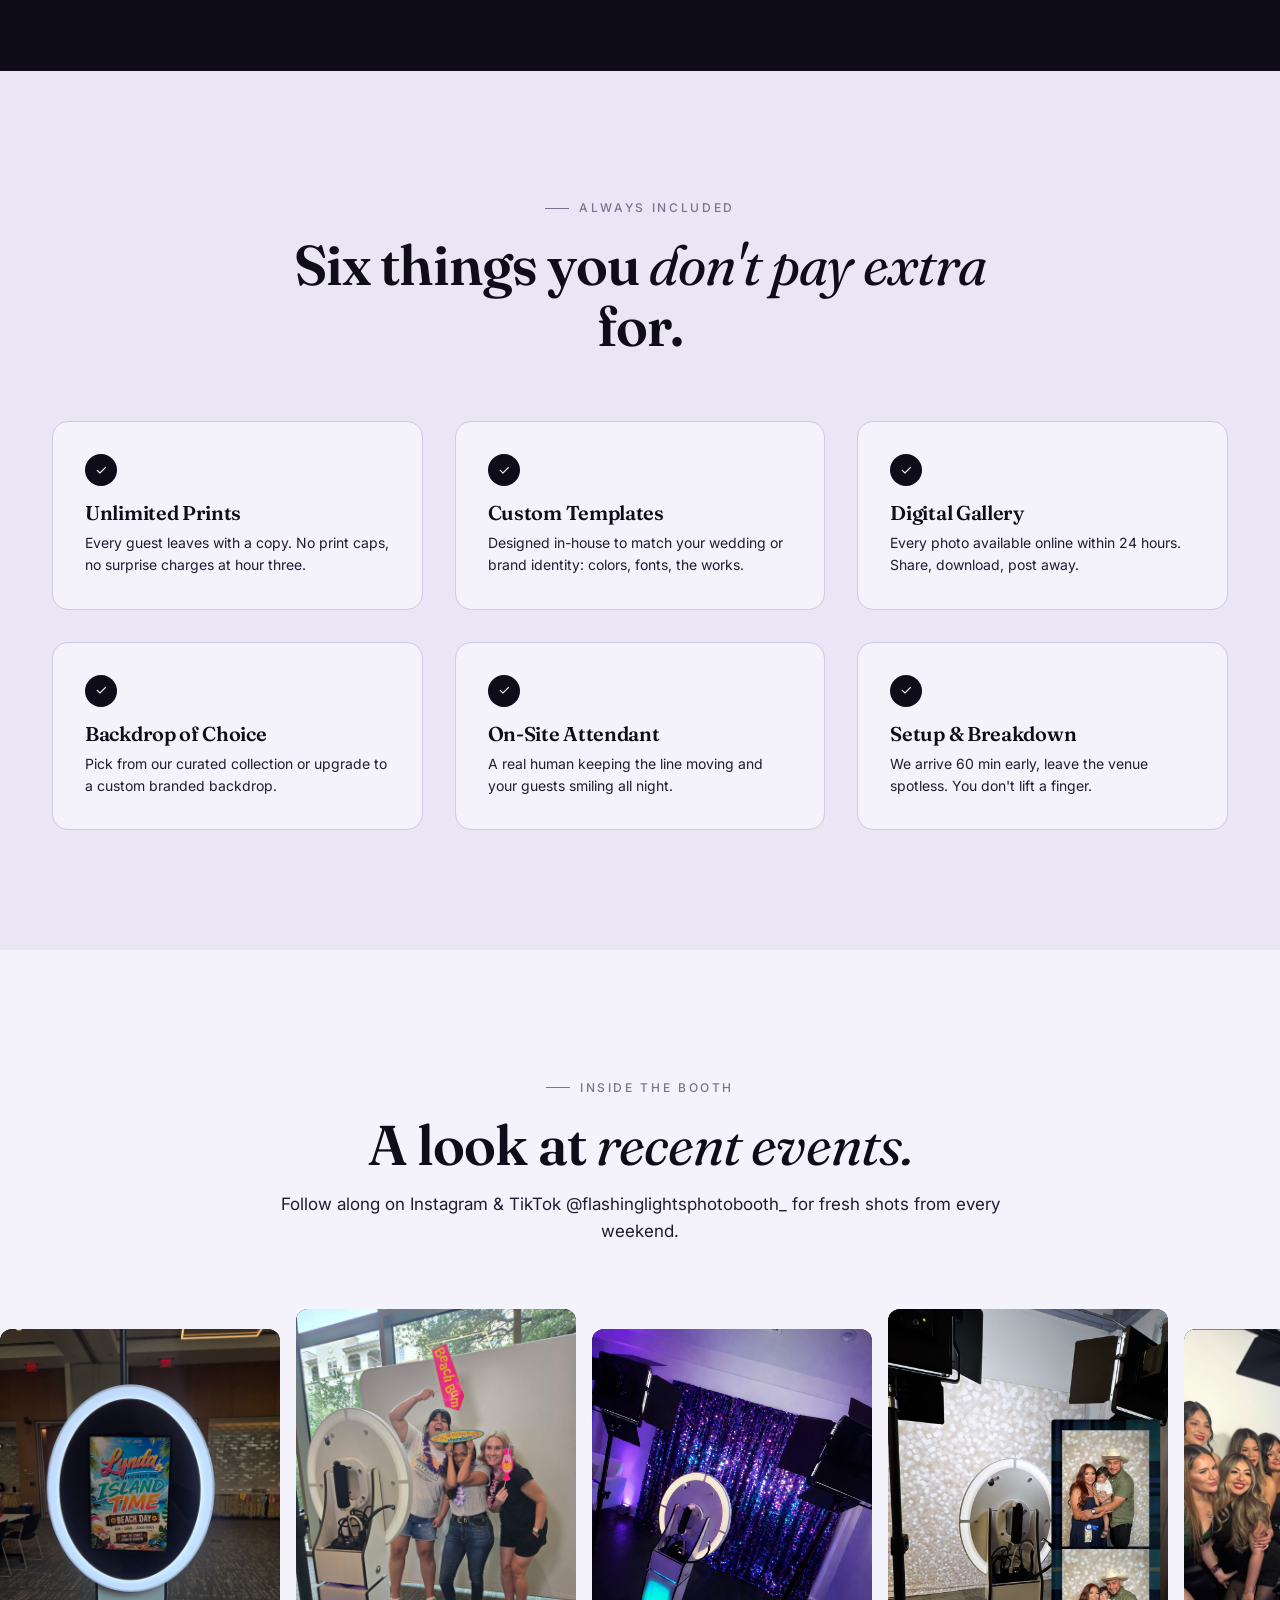
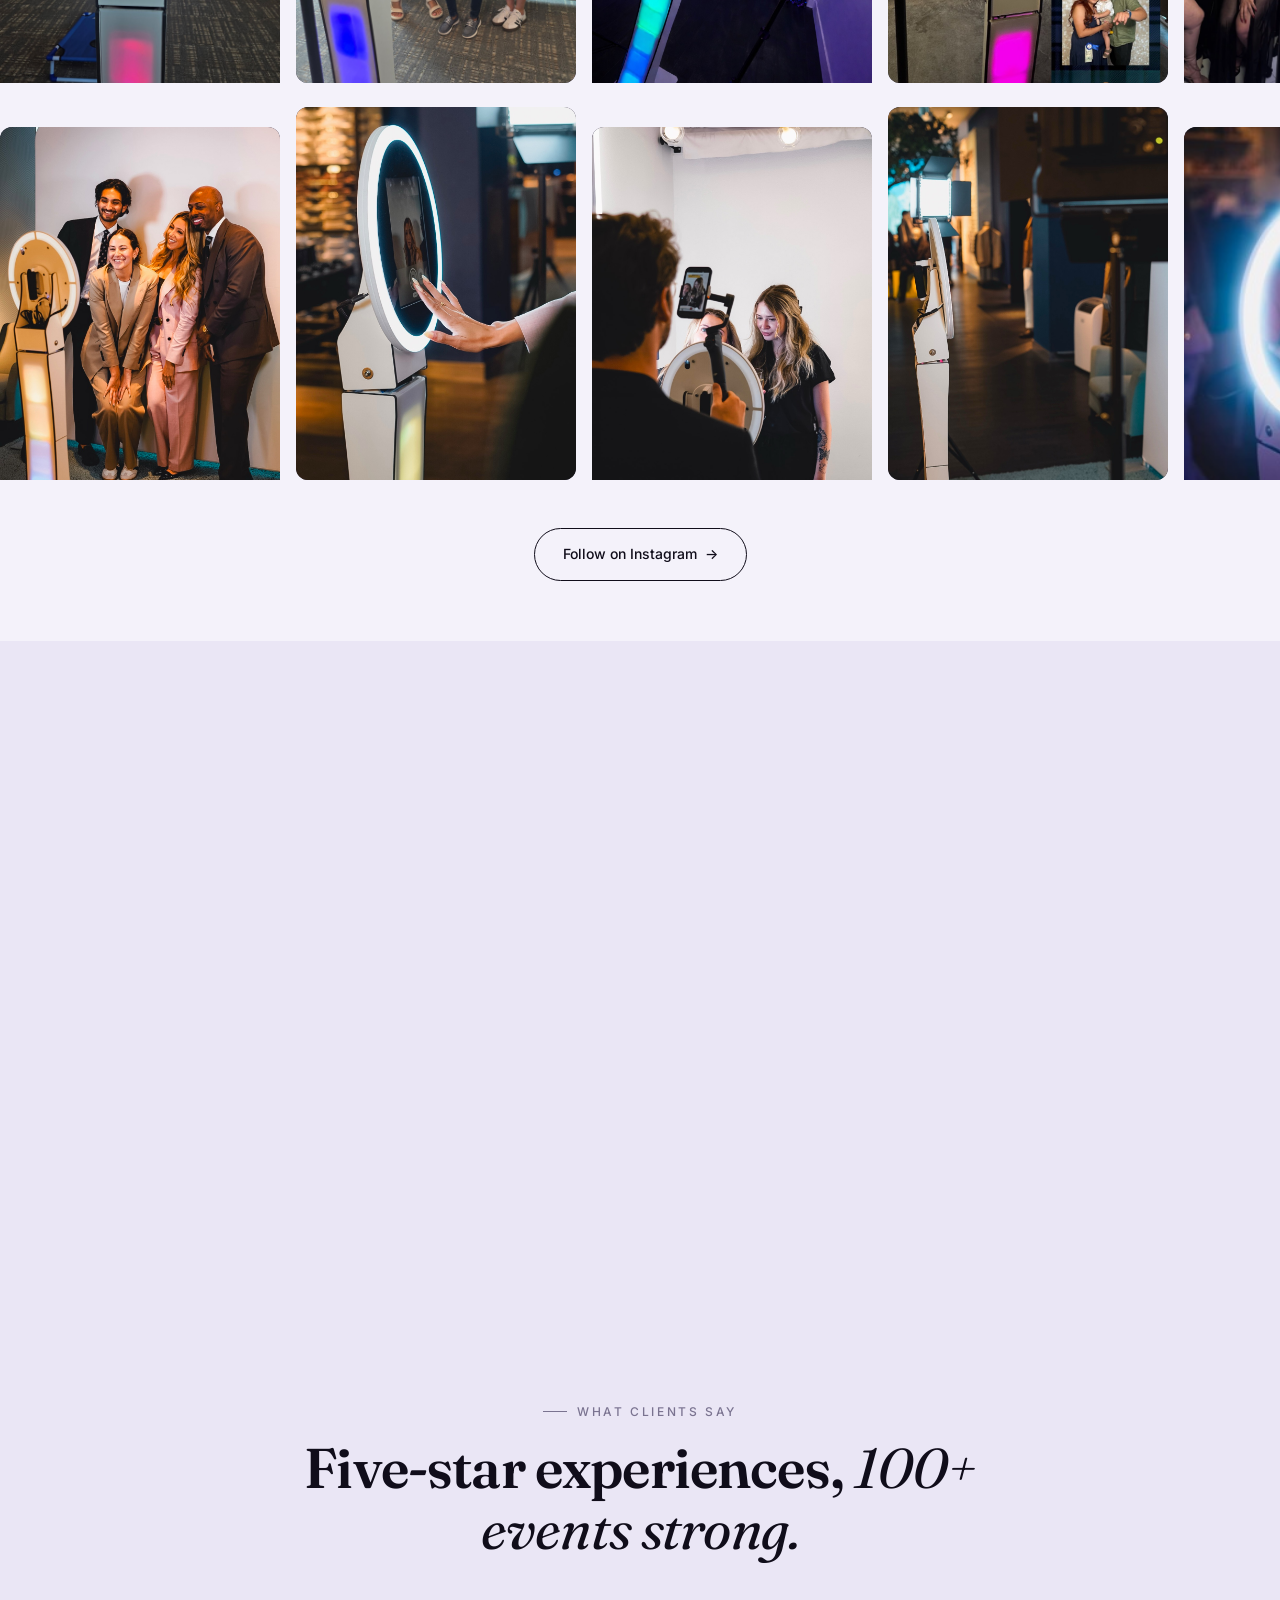
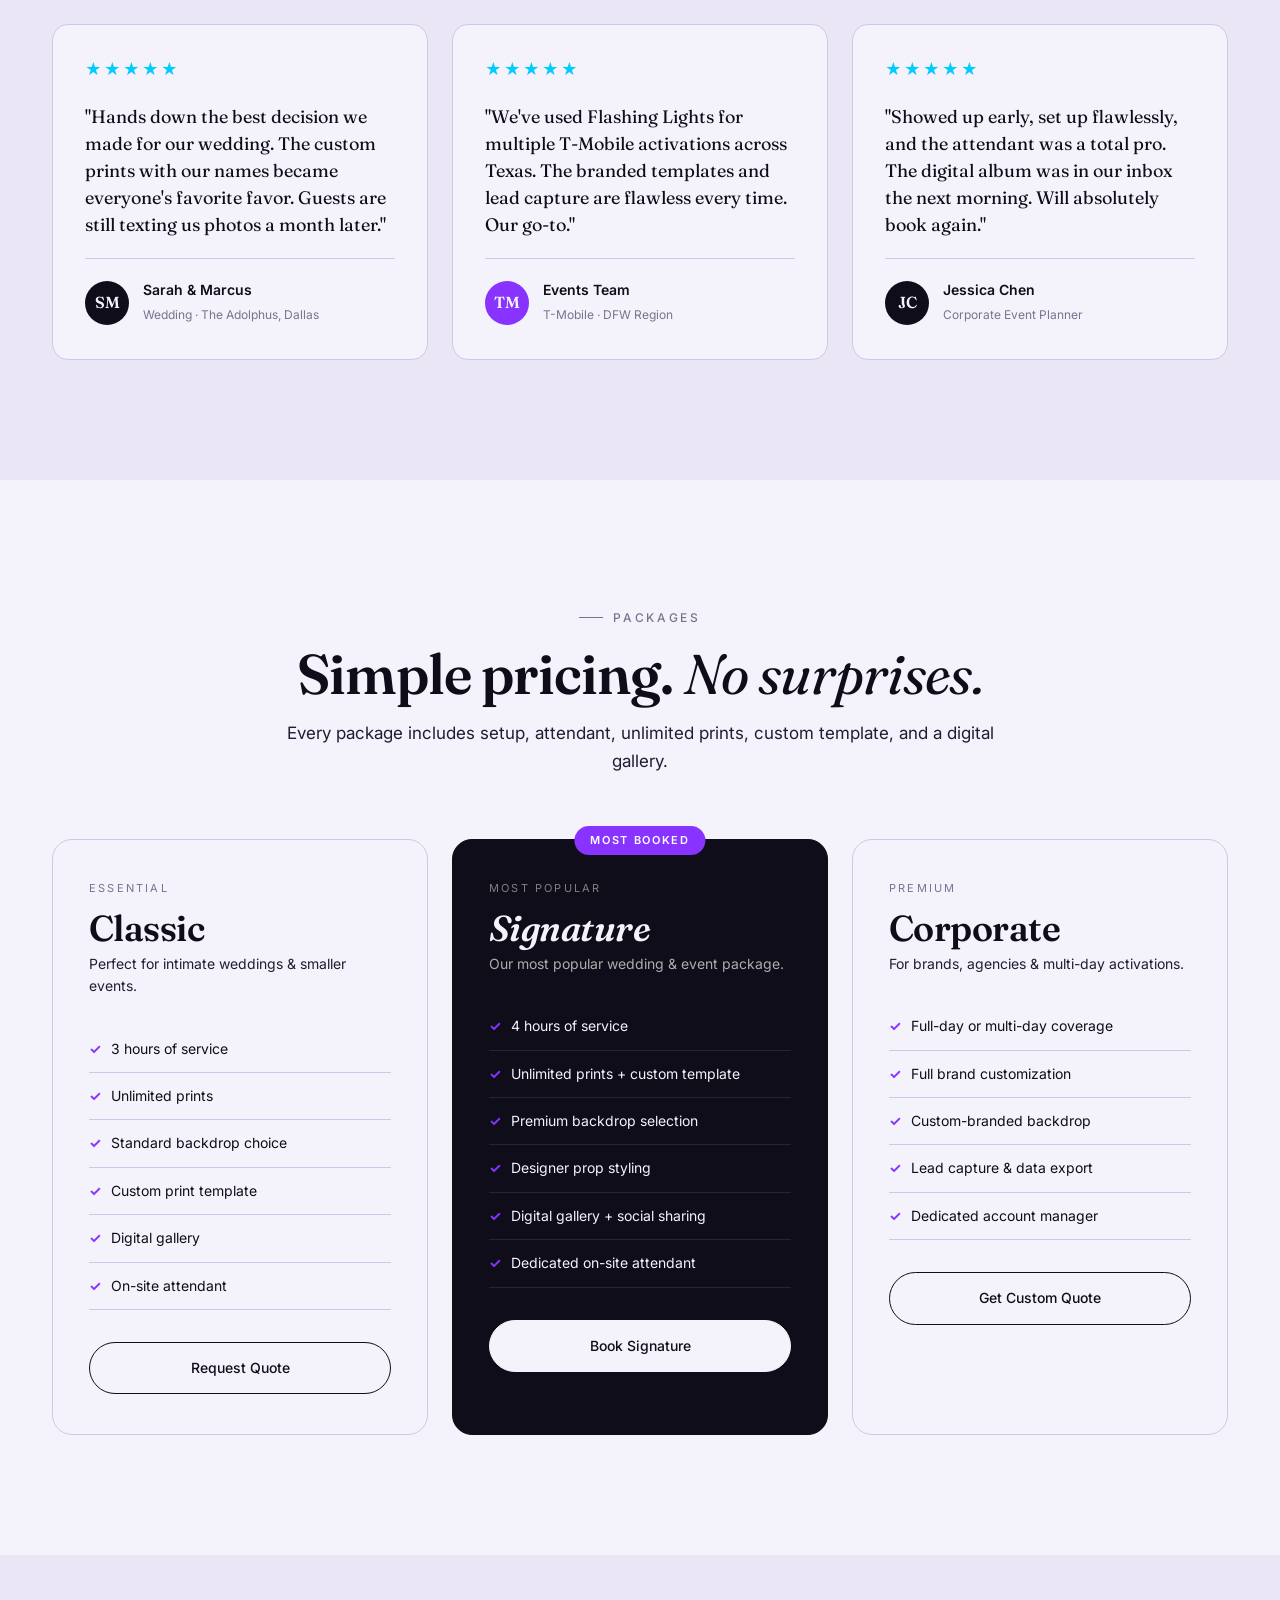
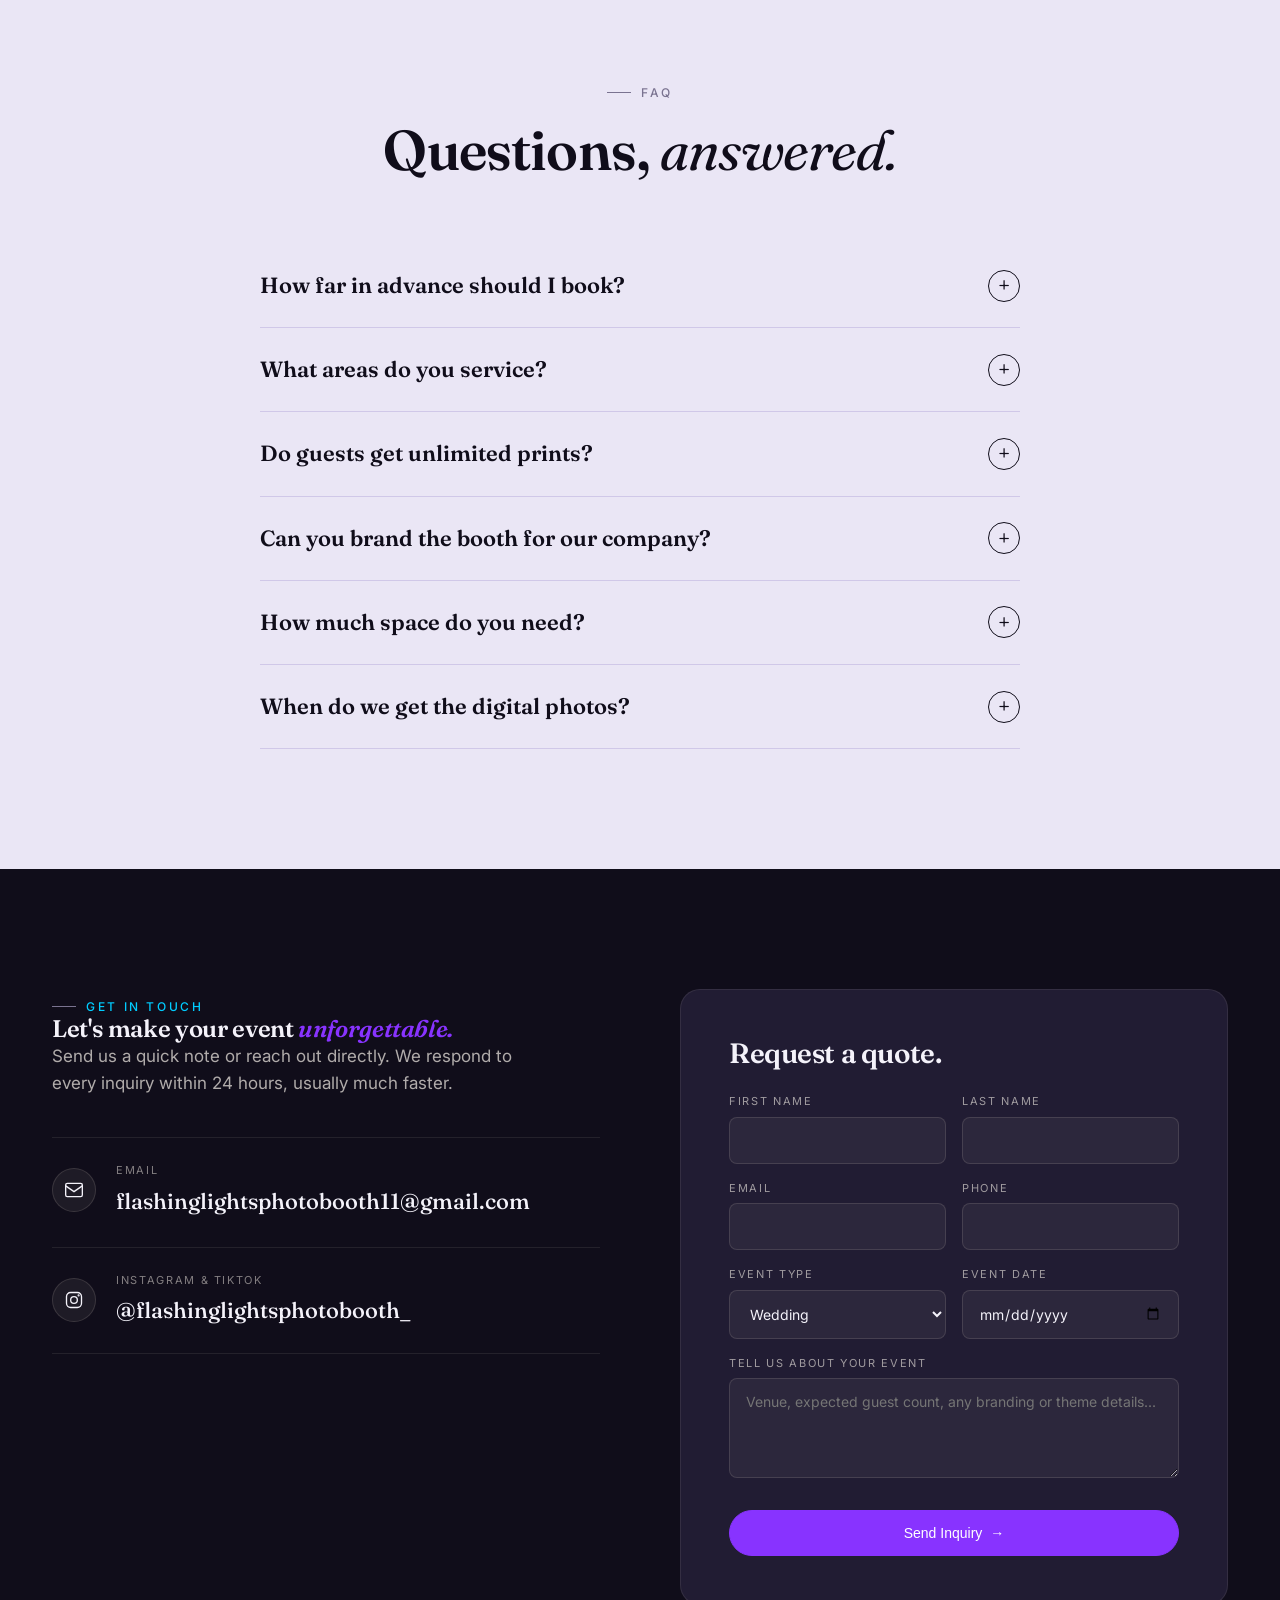
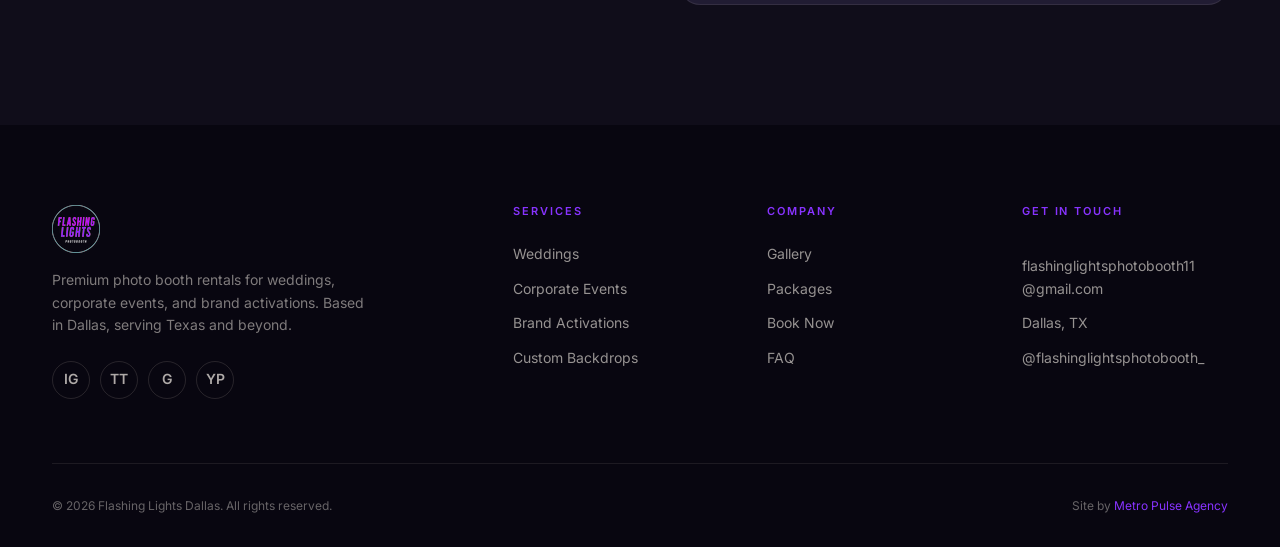
==== commit 91ea1371: "added-new-background-images" ====
--- a/index.html
+++ b/index.html
@@ -3,7 +3,7 @@
 <head>
 <meta charset="UTF-8" />
 <meta name="viewport" content="width=device-width, initial-scale=1.0" />
-<title>Flashing Lights Dallas — Photo Booth Rentals for Weddings & Corporate Events</title>
+<title>Flashing Lights Dallas | Photo Booth Rentals for Weddings & Corporate Events</title>
 <meta name="description" content="Premium photo booth rentals in Dallas. Weddings, corporate events, and brand activations. Trusted by T-Mobile. Custom templates, backdrops, prints, and digital albums." />
 <link rel="preconnect" href="https://fonts.googleapis.com">
 <link rel="preconnect" href="https://fonts.gstatic.com" crossorigin>
@@ -19,7 +19,10 @@
 <nav class="nav">
   <div class="nav-inner">
     <a href="#" class="logo">
-      <img src="assets/flashing-lights-logo.png" alt="Flashing Lights Dallas Photo Booth" class="logo-img">
+      <img src="assets/flashing-lights-logo-100.png"
+           srcset="assets/flashing-lights-logo-100.png 1x, assets/flashing-lights-logo-200.png 2x, assets/flashing-lights-logo-300.png 3x"
+           width="100" height="100"
+           alt="Flashing Lights Dallas Photo Booth" class="logo-img">
     </a>
     <ul class="nav-links">
       <li><a href="#weddings">Events</a></li>
@@ -42,7 +45,7 @@
       <div class="reveal">
         <span class="eyebrow">Dallas · Fort Worth · Statewide</span>
         <h1>The booth your <em>guests will</em> talk about for years.</h1>
-        <p class="lead">Modern photo booth rentals for weddings, corporate events, and brand activations. Custom backdrops, branded templates, instant prints, and digital albums — all included.</p>
+        <p class="lead">Modern photo booth rentals for weddings, corporate events, and brand activations. Custom backdrops, branded templates, instant prints, and digital albums. All included.</p>
         <div class="hero-cta">
           <a href="#contact" class="btn primary">Check Availability <span class="arrow">→</span></a>
           <a href="#gallery" class="btn">See the Booth in Action</a>
@@ -79,29 +82,29 @@
     <div class="section-head center reveal">
       <span class="eyebrow">What We Offer</span>
       <h2>Everything your event <em>actually needs.</em></h2>
-      <p>One package, no upsells. Every booking includes the full experience — from custom design to instant memories.</p>
+      <p>One package, no upsells. Every booking includes the full experience, from custom design to instant memories.</p>
     </div>
     <div class="services-grid">
       <div class="service-card reveal">
-        <div class="num">— 01</div>
+        <div class="num">01</div>
         <div class="service-icon"><svg width="24" height="24" viewBox="0 0 24 24" fill="none" stroke="currentColor" stroke-width="1.6"><path d="M3 7h3l2-3h8l2 3h3v13H3z"/><circle cx="12" cy="13" r="4"/></svg></div>
         <h3>Digital Photo Booth</h3>
         <p>It does gifs, boomarangs, instant prints, digital, custom backdrops. </p>
       </div>
       <div class="service-card reveal">
-        <div class="num">— 02</div>
+        <div class="num">02</div>
         <div class="service-icon"><svg width="24" height="24" viewBox="0 0 24 24" fill="none" stroke="currentColor" stroke-width="1.6"><rect x="3" y="6" width="18" height="14" rx="2"/><path d="M7 6V3h10v3M7 13h10M7 17h7"/></svg></div>
         <h3>Instant Prints</h3>
         <p>Professional-quality prints handed to guests in seconds, with custom templates designed for your event.</p>
       </div>
       <div class="service-card reveal">
-        <div class="num">— 03</div>
+        <div class="num">03</div>
         <div class="service-icon"><svg width="24" height="24" viewBox="0 0 24 24" fill="none" stroke="currentColor" stroke-width="1.6"><path d="M21 15V6a2 2 0 0 0-2-2H5a2 2 0 0 0-2 2v12a2 2 0 0 0 2 2h9"/><circle cx="9" cy="10" r="2"/><path d="m21 15-3.5-3.5L11 18"/></svg></div>
         <h3>Digital Album</h3>
-        <p>Every photo from the night — delivered in a shareable online gallery within 24 hours.</p>
+        <p>Every photo from the night, delivered in a shareable online gallery within 24 hours.</p>
       </div>
       <div class="service-card reveal">
-        <div class="num">— 04</div>
+        <div class="num">04</div>
         <div class="service-icon"><svg width="24" height="24" viewBox="0 0 24 24" fill="none" stroke="currentColor" stroke-width="1.6"><path d="M4 4h16v16H4zM4 9h16M9 4v16"/></svg></div>
         <h3>Custom Template</h3>
         <p>Aj creates it himself depending on what the customer is asking</p>
@@ -115,11 +118,21 @@
     <div class="section-head center reveal">
       <span class="eyebrow">For Weddings, Corporate &amp; Private Events</span>
       <h2 style="color:var(--cream);">Built for the moments <em style="color:var(--gold);">that matter.</em></h2>
-      <p>From intimate ceremonies to Fortune 500 activations — we tailor every booth to fit the room.</p>
+      <p>From intimate ceremonies to Fortune 500 activations, we tailor every booth to fit the room.</p>
     </div>
     <div class="events-split">
       <div class="event-panel reveal">
-        <div class="event-img wedding"><span class="event-tag">Weddings</span></div>
+        <div class="event-img wedding">
+          <picture>
+            <source type="image/webp" sizes="(max-width: 1024px) 100vw, 33vw"
+                    srcset="assets/wedding-event-400.webp 400w, assets/wedding-event-800.webp 800w, assets/wedding-event-1200.webp 1200w">
+            <img src="assets/wedding-event-800.jpg" sizes="(max-width: 1024px) 100vw, 33vw"
+                 srcset="assets/wedding-event-400.jpg 400w, assets/wedding-event-800.jpg 800w, assets/wedding-event-1200.jpg 1200w"
+                 width="800" height="1067" loading="lazy" decoding="async"
+                 alt="Wedding party posing in the Flashing Lights photo booth in front of a red rose wall with a Happily Ever After neon sign">
+          </picture>
+          <span class="event-tag">Weddings</span>
+        </div>
         <div class="event-body">
           <h3>For your <em>big day.</em></h3>
           <p>Romantic, elegant, and a guaranteed crowd-pleaser. Give your guests a keepsake they'll actually frame.</p>
@@ -134,7 +147,17 @@
         </div>
       </div>
       <div class="event-panel reveal" id="corporate">
-        <div class="event-img corporate"><span class="event-tag">Corporate &amp; Brand</span></div>
+        <div class="event-img corporate">
+          <picture>
+            <source type="image/webp" sizes="(max-width: 1024px) 100vw, 33vw"
+                    srcset="assets/corporate-event-400.webp 400w, assets/corporate-event-800.webp 800w, assets/corporate-event-1200.webp 1200w">
+            <img src="assets/corporate-event-800.jpg" sizes="(max-width: 1024px) 100vw, 33vw"
+                 srcset="assets/corporate-event-400.jpg 400w, assets/corporate-event-800.jpg 800w, assets/corporate-event-1200.jpg 1200w"
+                 width="800" height="1067" loading="lazy" decoding="async"
+                 alt="T-Mobile branded photo booth activation by Flashing Lights, with a magenta T-Mobile backdrop, ring light, studio lighting, and pink balloons">
+          </picture>
+          <span class="event-tag">Corporate &amp; Brand</span>
+        </div>
         <div class="event-body">
           <h3>For your <em>brand.</em></h3>
           <p>Generate buzz, capture leads, amplify your message. The same partner T-Mobile trusts for activations.</p>
@@ -149,10 +172,20 @@
         </div>
       </div>
       <div class="event-panel reveal">
-        <div class="event-img private"><span class="event-tag">Private Events</span></div>
+        <div class="event-img private">
+          <picture>
+            <source type="image/webp" sizes="(max-width: 1024px) 100vw, 33vw"
+                    srcset="assets/private-event-400.webp 400w, assets/private-event-800.webp 800w, assets/private-event-1200.webp 1200w">
+            <img src="assets/private-event-800.jpg" sizes="(max-width: 1024px) 100vw, 33vw"
+                 srcset="assets/private-event-400.jpg 400w, assets/private-event-800.jpg 800w, assets/private-event-1200.jpg 1200w"
+                 width="800" height="1067" loading="lazy" decoding="async"
+                 alt="Friends laughing together in the Flashing Lights photo booth at a private party with a velvet curtain backdrop">
+          </picture>
+          <span class="event-tag">Private Events</span>
+        </div>
         <div class="event-body">
           <h3>For your <em>celebration.</em></h3>
-          <p>Birthdays, anniversaries, reunions, and every milestone worth celebrating — all the fun, none of the formality.</p>
+          <p>Birthdays, anniversaries, reunions, and every milestone worth celebrating. All the fun, none of the formality.</p>
           <ul class="event-features">
             <li>Custom prints for any occasion</li>
             <li>Fun backdrop &amp; prop options</li>
@@ -176,7 +209,7 @@
     </div>
     <div class="included-grid">
       <div class="included-item reveal"><div class="check">✓</div><h4>Unlimited Prints</h4><p>Every guest leaves with a copy. No print caps, no surprise charges at hour three.</p></div>
-      <div class="included-item reveal"><div class="check">✓</div><h4>Custom Templates</h4><p>Designed in-house to match your wedding or brand identity — colors, fonts, the works.</p></div>
+      <div class="included-item reveal"><div class="check">✓</div><h4>Custom Templates</h4><p>Designed in-house to match your wedding or brand identity: colors, fonts, the works.</p></div>
       <div class="included-item reveal"><div class="check">✓</div><h4>Digital Gallery</h4><p>Every photo available online within 24 hours. Share, download, post away.</p></div>
       <div class="included-item reveal"><div class="check">✓</div><h4>Backdrop of Choice</h4><p>Pick from our curated collection or upgrade to a custom branded backdrop.</p></div>
       <div class="included-item reveal"><div class="check">✓</div><h4>On-Site Attendant</h4><p>A real human keeping the line moving and your guests smiling all night.</p></div>
@@ -234,7 +267,7 @@
     <div class="testimonial-grid">
       <div class="testimonial reveal">
         <div class="stars">★★★★★</div>
-        <blockquote>"Hands down the best decision we made for our wedding. The custom prints with our names became everyone's favorite favor — guests are still texting us photos a month later."</blockquote>
+        <blockquote>"Hands down the best decision we made for our wedding. The custom prints with our names became everyone's favorite favor. Guests are still texting us photos a month later."</blockquote>
         <div class="testimonial-author"><div class="author-avatar">SM</div><div class="author-info"><strong>Sarah &amp; Marcus</strong><span>Wedding · The Adolphus, Dallas</span></div></div>
       </div>
       <div class="testimonial reveal">
@@ -292,11 +325,11 @@
       <h2>Questions, <em>answered.</em></h2>
     </div>
     <div class="faq-list">
-      <details class="faq-item reveal"><summary class="faq-q">How far in advance should I book? <span class="plus">+</span></summary><p class="faq-a">For weddings, we recommend booking 6–9 months in advance, especially for peak season (April–October). Corporate events can often be accommodated on shorter notice — call us at 469-478-7110 to check availability.</p></details>
-      <details class="faq-item reveal"><summary class="faq-q">What areas do you service? <span class="plus">+</span></summary><p class="faq-a">We're based in Dallas and serve the entire DFW metroplex with no travel fees. We also travel statewide and nationally for corporate activations and destination weddings — additional travel rates apply outside DFW.</p></details>
+      <details class="faq-item reveal"><summary class="faq-q">How far in advance should I book? <span class="plus">+</span></summary><p class="faq-a">For weddings, we recommend booking 6–9 months in advance, especially for peak season (April–October). Corporate events can often be accommodated on shorter notice. Call us at 469-478-7110 to check availability.</p></details>
+      <details class="faq-item reveal"><summary class="faq-q">What areas do you service? <span class="plus">+</span></summary><p class="faq-a">We're based in Dallas and serve the entire DFW metroplex with no travel fees. We also travel statewide and nationally for corporate activations and destination weddings. Additional travel rates apply outside DFW.</p></details>
       <details class="faq-item reveal"><summary class="faq-q">Do guests get unlimited prints? <span class="plus">+</span></summary><p class="faq-a">Yes. Every package includes unlimited prints throughout your event window. We recommend a 2x6 strip for weddings (everyone gets one) and 4x6 single prints for corporate events.</p></details>
-      <details class="faq-item reveal"><summary class="faq-q">Can you brand the booth for our company? <span class="plus">+</span></summary><p class="faq-a">Absolutely. Our corporate package includes full brand customization — logos on prints, custom backdrops, branded overlays, and even printed step-and-repeats. T-Mobile, for example, gets a fully branded experience at every activation.</p></details>
-      <details class="faq-item reveal"><summary class="faq-q">How much space do you need? <span class="plus">+</span></summary><p class="faq-a">A 10ft x 10ft area is ideal for our open-air setup with backdrop. We can work in slightly smaller spaces — let us know your venue and we'll confirm ahead of time.</p></details>
+      <details class="faq-item reveal"><summary class="faq-q">Can you brand the booth for our company? <span class="plus">+</span></summary><p class="faq-a">Absolutely. Our corporate package includes full brand customization: logos on prints, custom backdrops, branded overlays, and even printed step-and-repeats. T-Mobile, for example, gets a fully branded experience at every activation.</p></details>
+      <details class="faq-item reveal"><summary class="faq-q">How much space do you need? <span class="plus">+</span></summary><p class="faq-a">A 10ft x 10ft area is ideal for our open-air setup with backdrop. We can work in slightly smaller spaces. Let us know your venue and we'll confirm ahead of time.</p></details>
       <details class="faq-item reveal"><summary class="faq-q">When do we get the digital photos? <span class="plus">+</span></summary><p class="faq-a">Within 24 hours of your event. We deliver a private online gallery you can share with guests, download in full resolution, or post to social media.</p></details>
     </div>
   </div>
@@ -308,7 +341,7 @@
       <div class="reveal">
         <span class="eyebrow" style="color: var(--gold);">Get In Touch</span>
         <h2>Let's make your event <em>unforgettable.</em></h2>
-        <p>Send us a quick note or reach out directly. We respond to every inquiry within 24 hours — usually much faster.</p>
+        <p>Send us a quick note or reach out directly. We respond to every inquiry within 24 hours, usually much faster.</p>
         <div class="contact-methods">
           
           <a href="mailto:flashinglightsphotobooth11@gmail.com" class="contact-method">
@@ -349,7 +382,7 @@
   <div class="container">
     <div class="footer-grid">
       <div class="brand-block">
-        <div class="logo"><img src="assets/flashing-lights-logo.png" alt="Flashing Lights Dallas Photo Booth" class="logo-img"></div>
+        <div class="logo"><img src="assets/flashing-lights-logo-48.png" srcset="assets/flashing-lights-logo-48.png 1x, assets/flashing-lights-logo-96.png 2x, assets/flashing-lights-logo-144.png 3x" width="48" height="48" alt="Flashing Lights Dallas Photo Booth" class="logo-img"></div>
         <p>Premium photo booth rentals for weddings, corporate events, and brand activations. Based in Dallas, serving Texas and beyond.</p>
         <div class="social-row">
           <a href="https://www.instagram.com/flashinglightsphotobooth_" target="_blank" class="social-link">IG</a>
--- a/style.css
+++ b/style.css
@@ -597,6 +597,20 @@
     radial-gradient(circle at 70% 70%, rgba(0, 204, 255, 0.25), transparent 50%),
     linear-gradient(135deg, #241c2e, #100d1a);
 }
+
+.event-img img {
+  position: absolute;
+  inset: 0;
+  width: 100%;
+  height: 100%;
+  object-fit: cover;
+  display: block;
+}
+
+/* portrait source in a 16:10 slot, frame on the faces */
+.event-img.wedding img { object-position: center 15%; }
+.event-img.private img { object-position: center 25%; }
+.event-img.corporate img { object-position: center 35%; }
 
 .event-img::after {
   content: "";
@@ -1362,4 +1376,37 @@
   .booking-form { padding: 32px 24px; }
   .footer-grid { grid-template-columns: 1fr; gap: 32px; }
   .footer-bottom { flex-direction: column; gap: 12px; text-align: center; }
-}
+
+  /* Services: single-column horizontal cards, full-width text instead of
+     a 103px column that wraps every heading onto three lines */
+  .services-grid { grid-template-columns: 1fr; gap: 12px; }
+  .service-card {
+    display: grid;
+    grid-template-columns: auto 1fr;
+    grid-template-areas: "icon title" "icon text";
+    column-gap: 14px;
+    row-gap: 4px;
+    align-items: start;
+    padding: 18px;
+    border-radius: 14px;
+  }
+  .service-card .num { display: none; }
+  .service-icon {
+    grid-area: icon;
+    width: 40px;
+    height: 40px;
+    margin-bottom: 0;
+  }
+  .service-icon svg { width: 20px; height: 20px; }
+  .service-card h3 {
+    grid-area: title;
+    font-size: 17px;
+    line-height: 1.25;
+    margin-bottom: 0;
+  }
+  .service-card p {
+    grid-area: text;
+    font-size: 13.5px;
+    line-height: 1.5;
+  }
+}
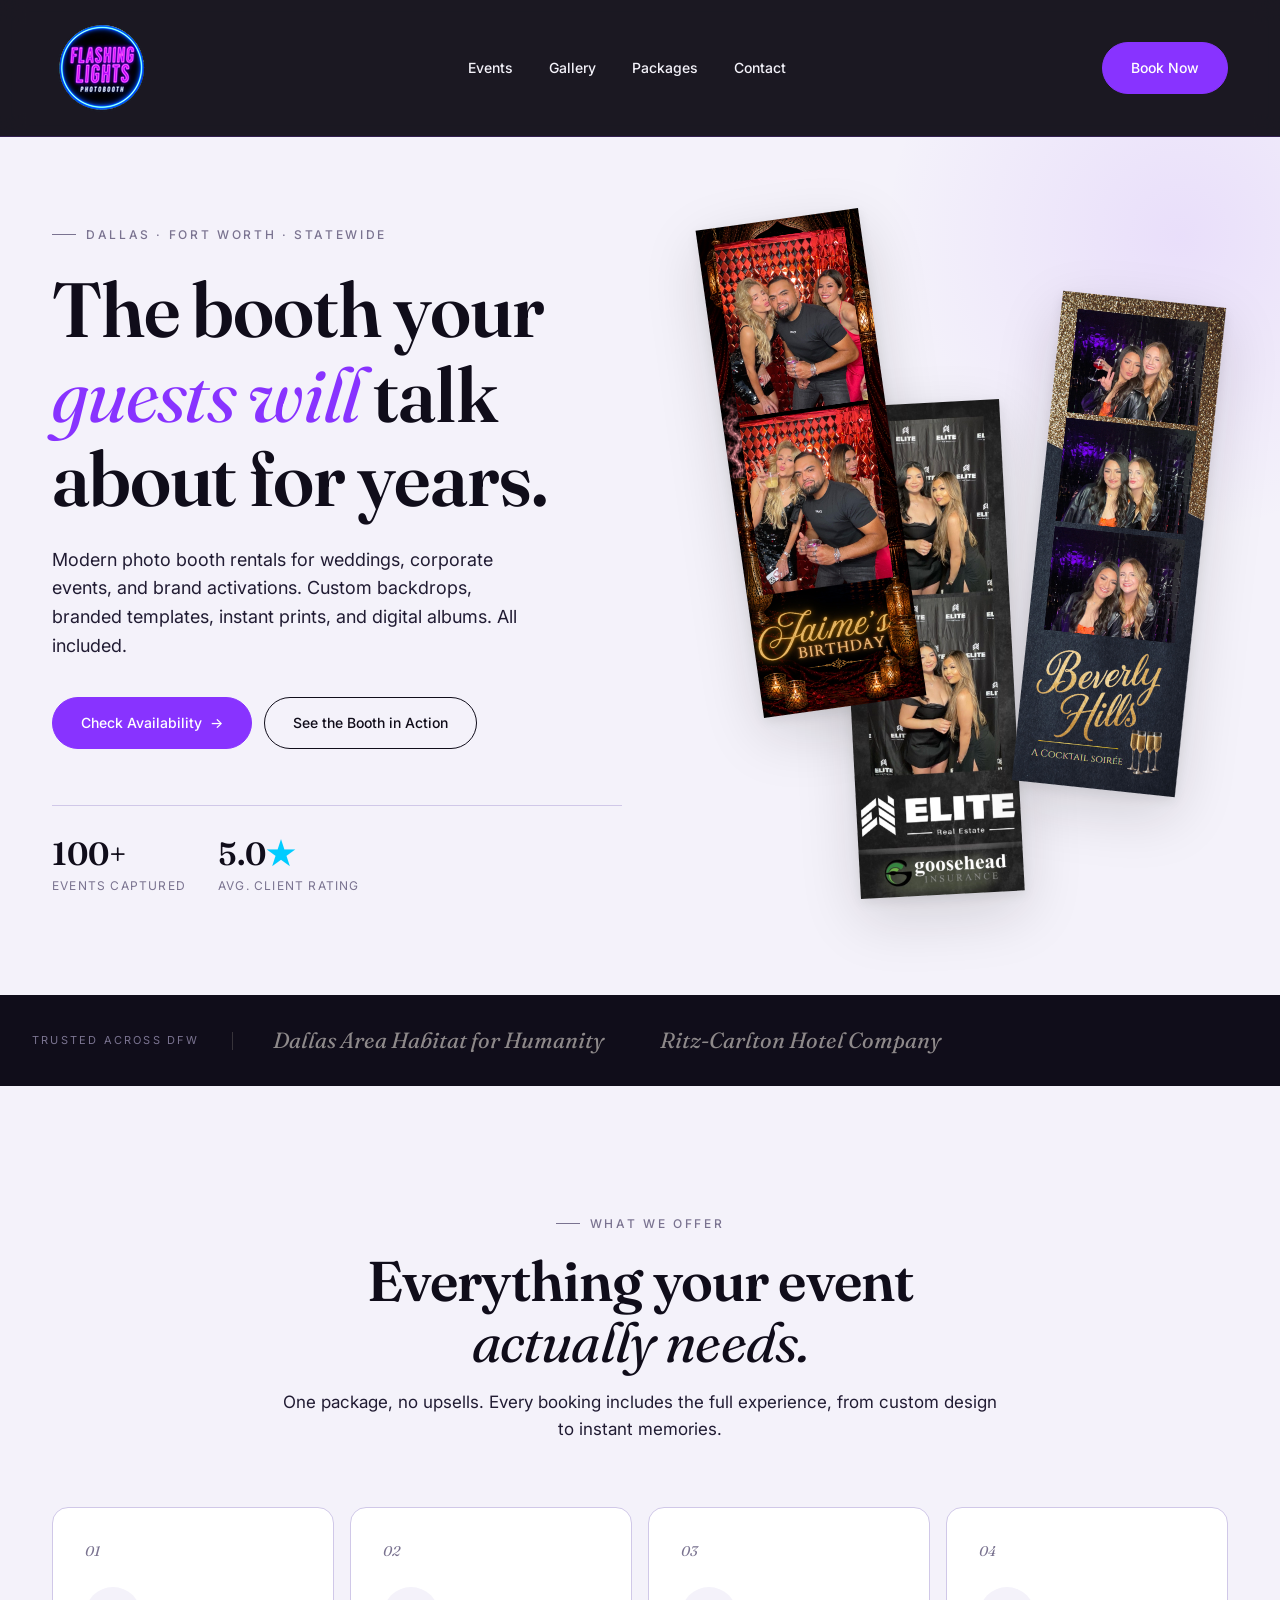
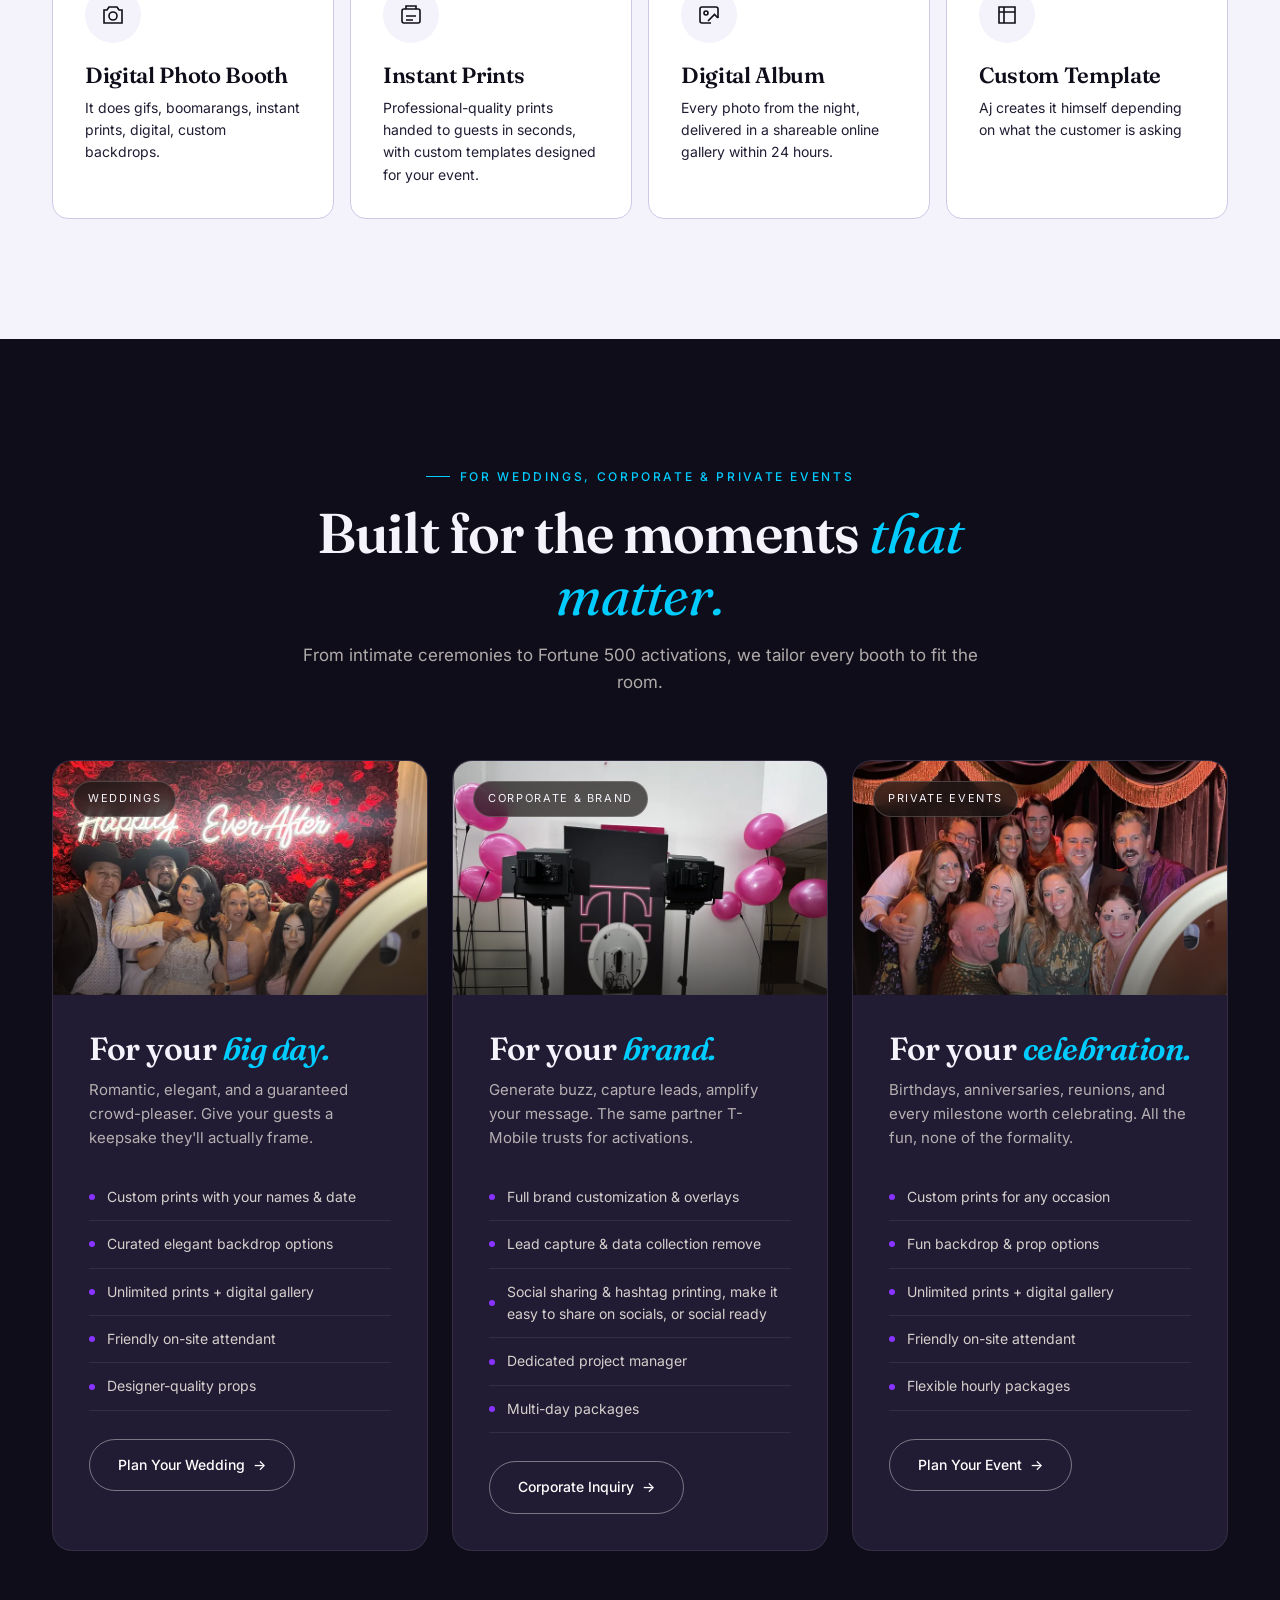
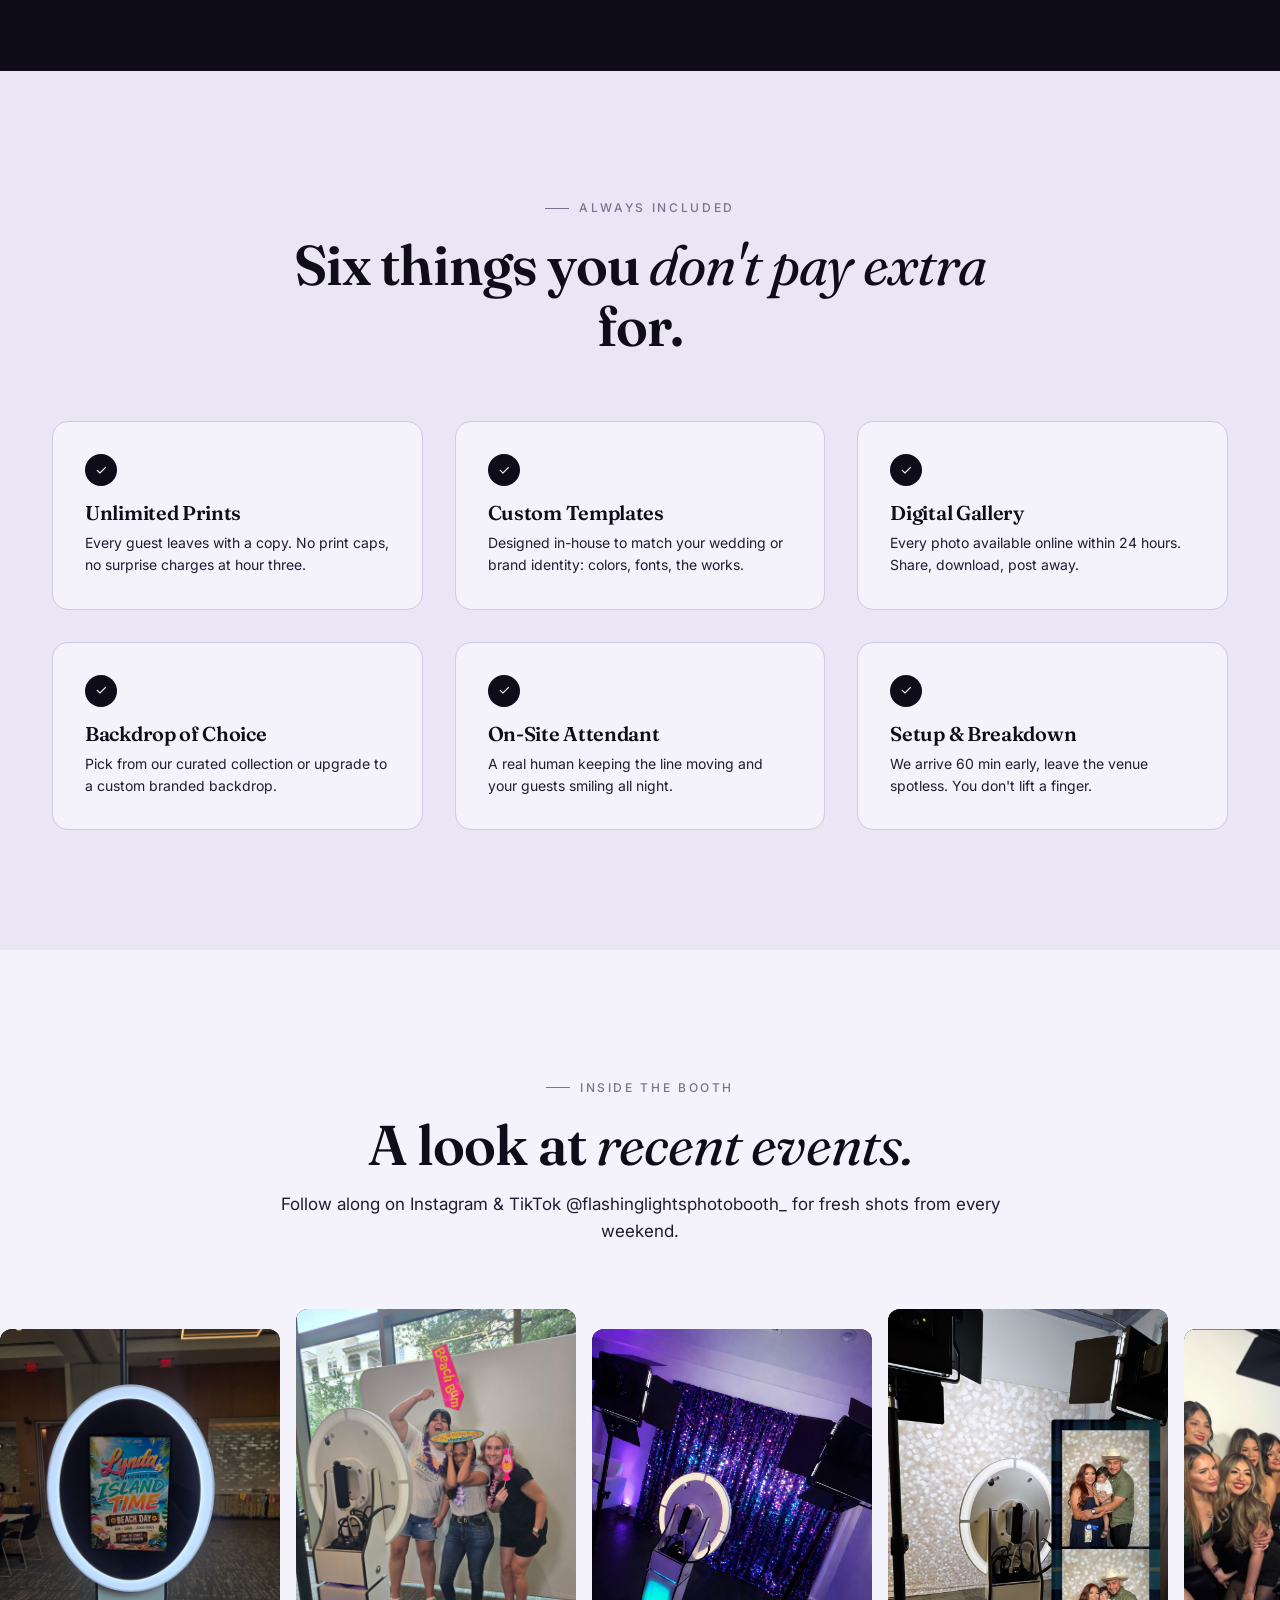
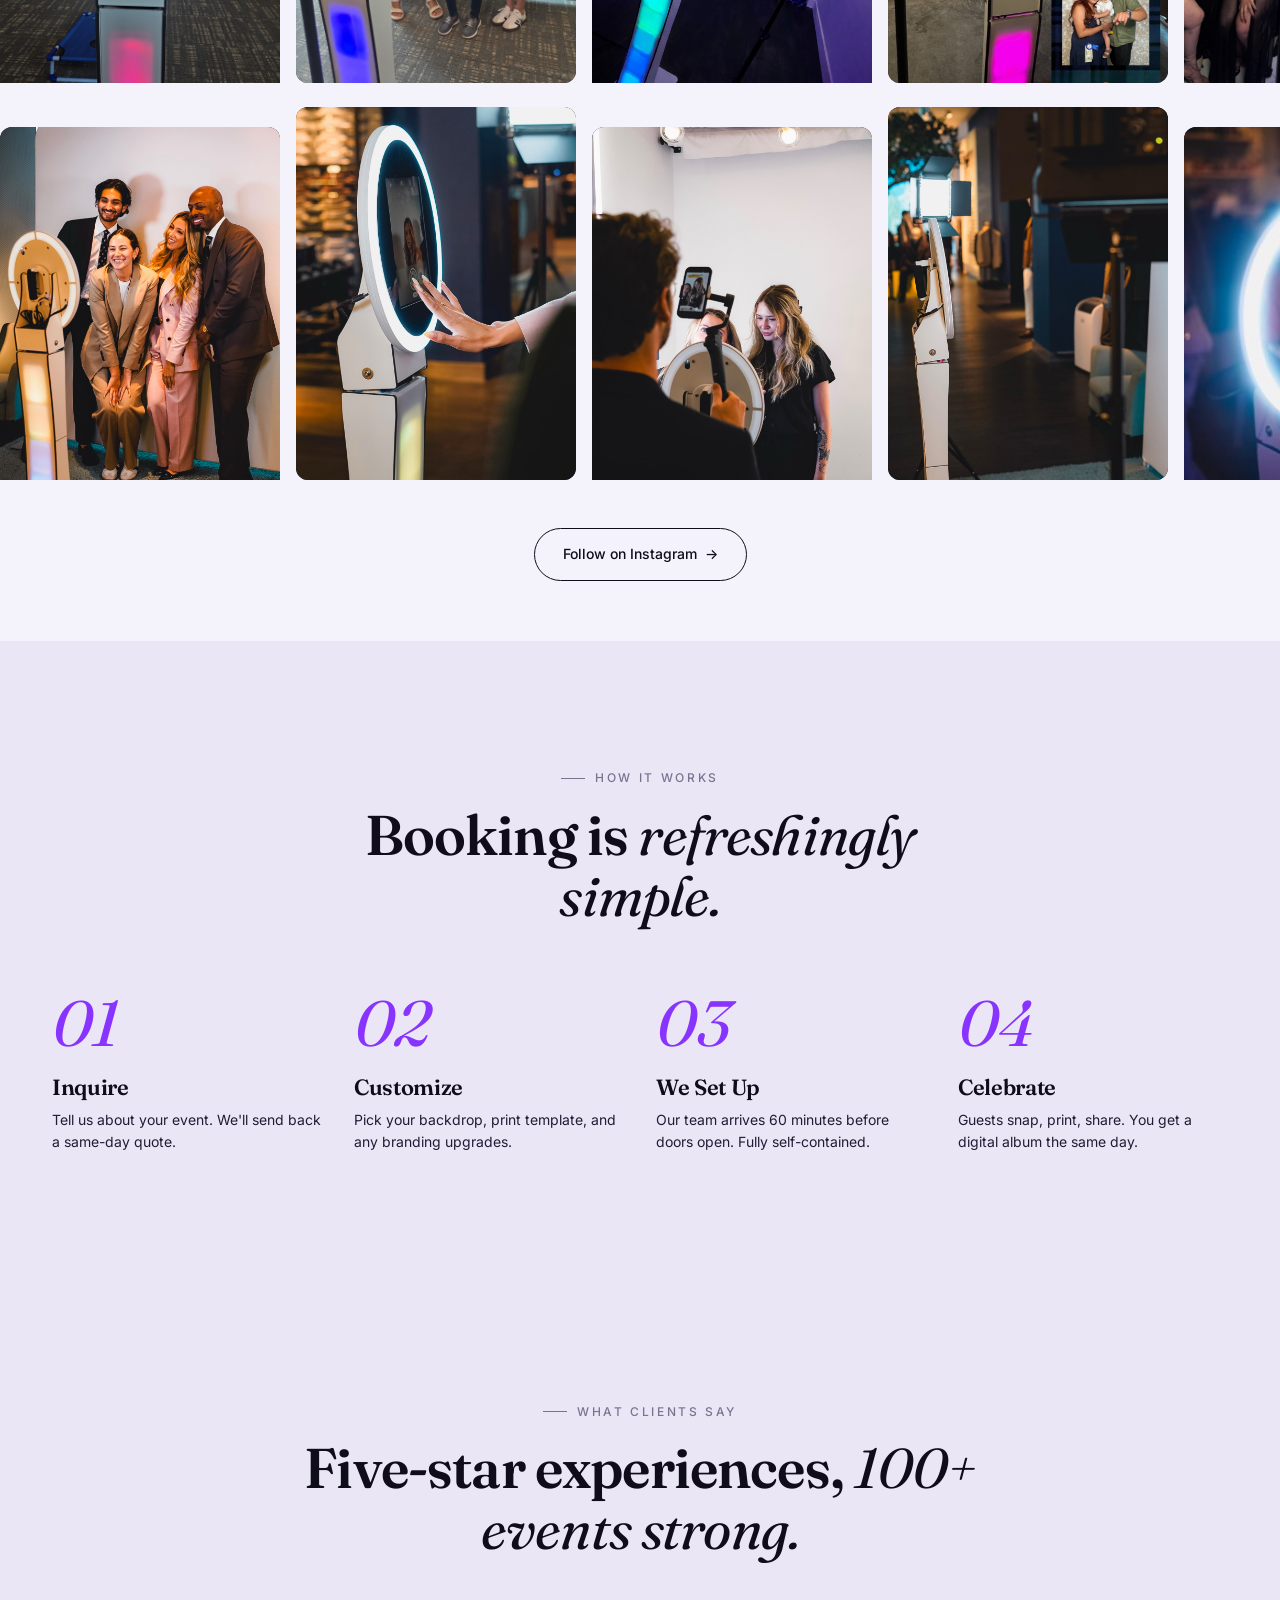
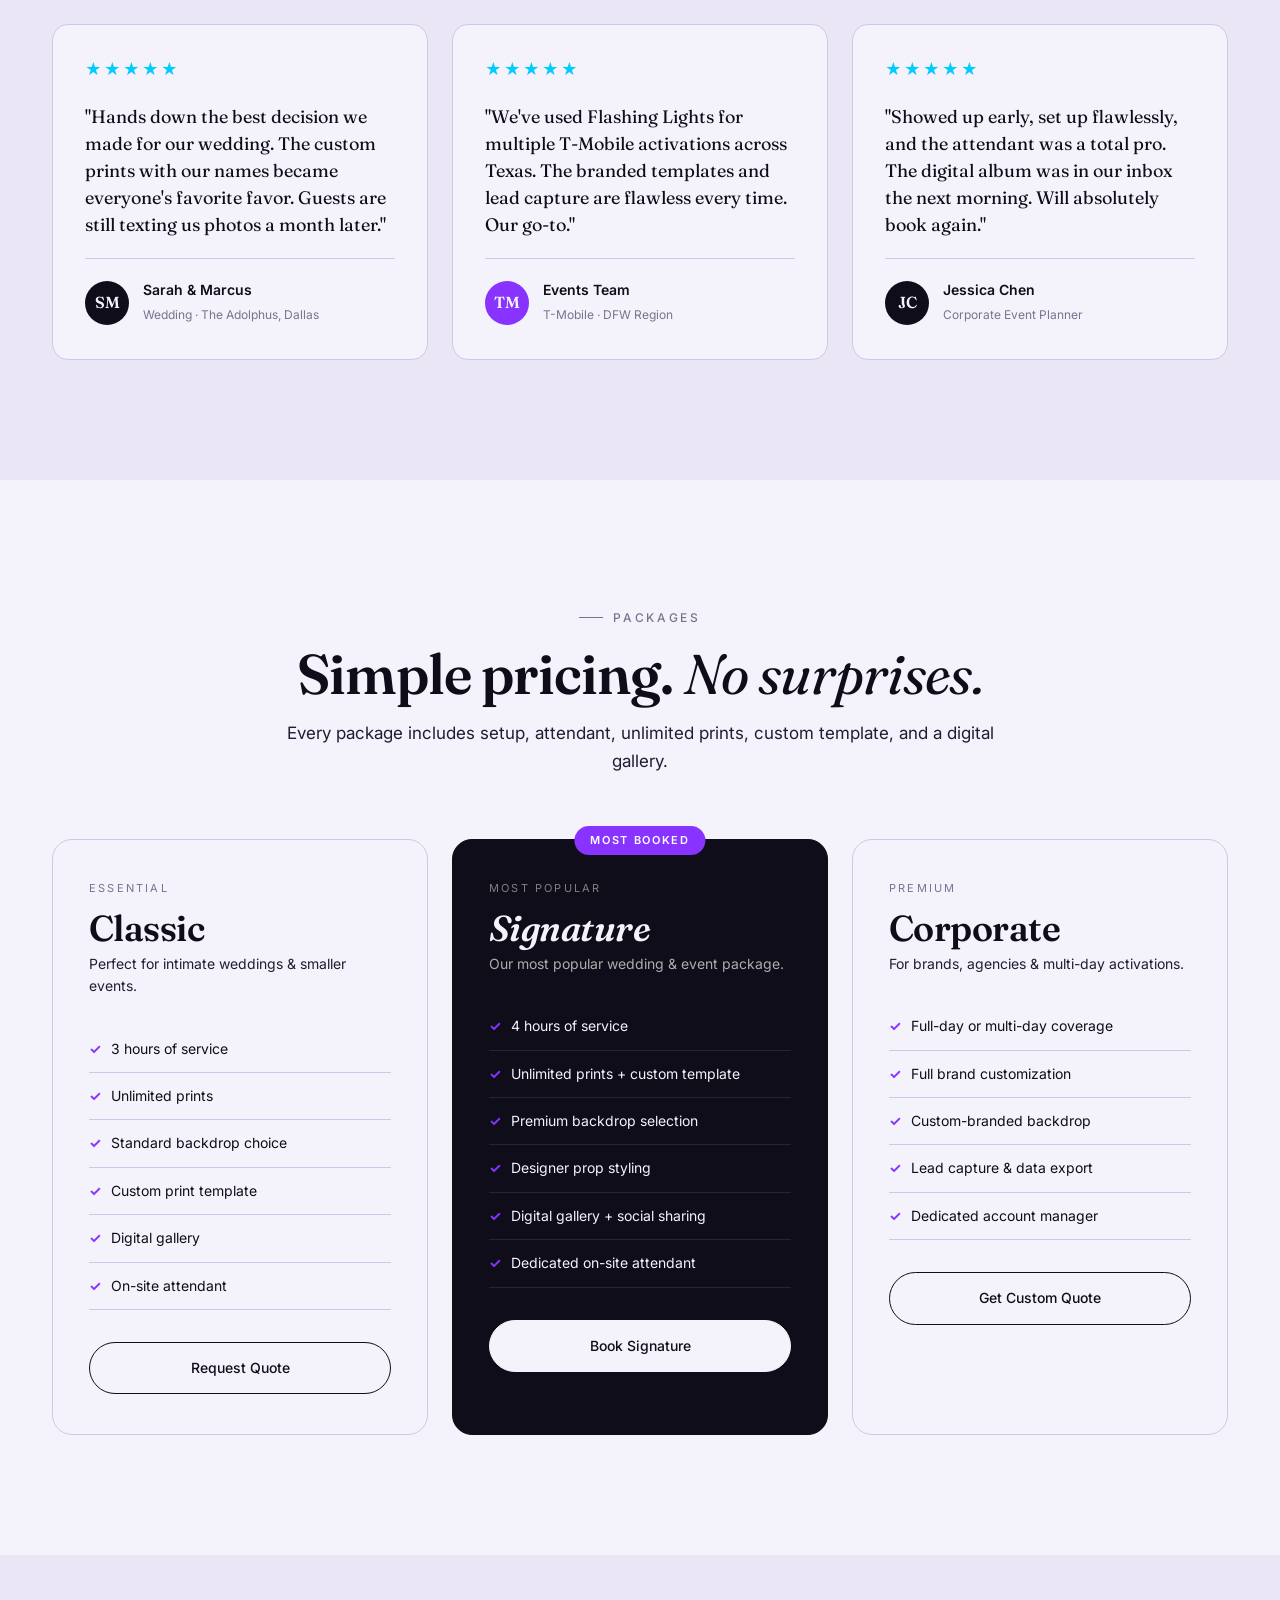
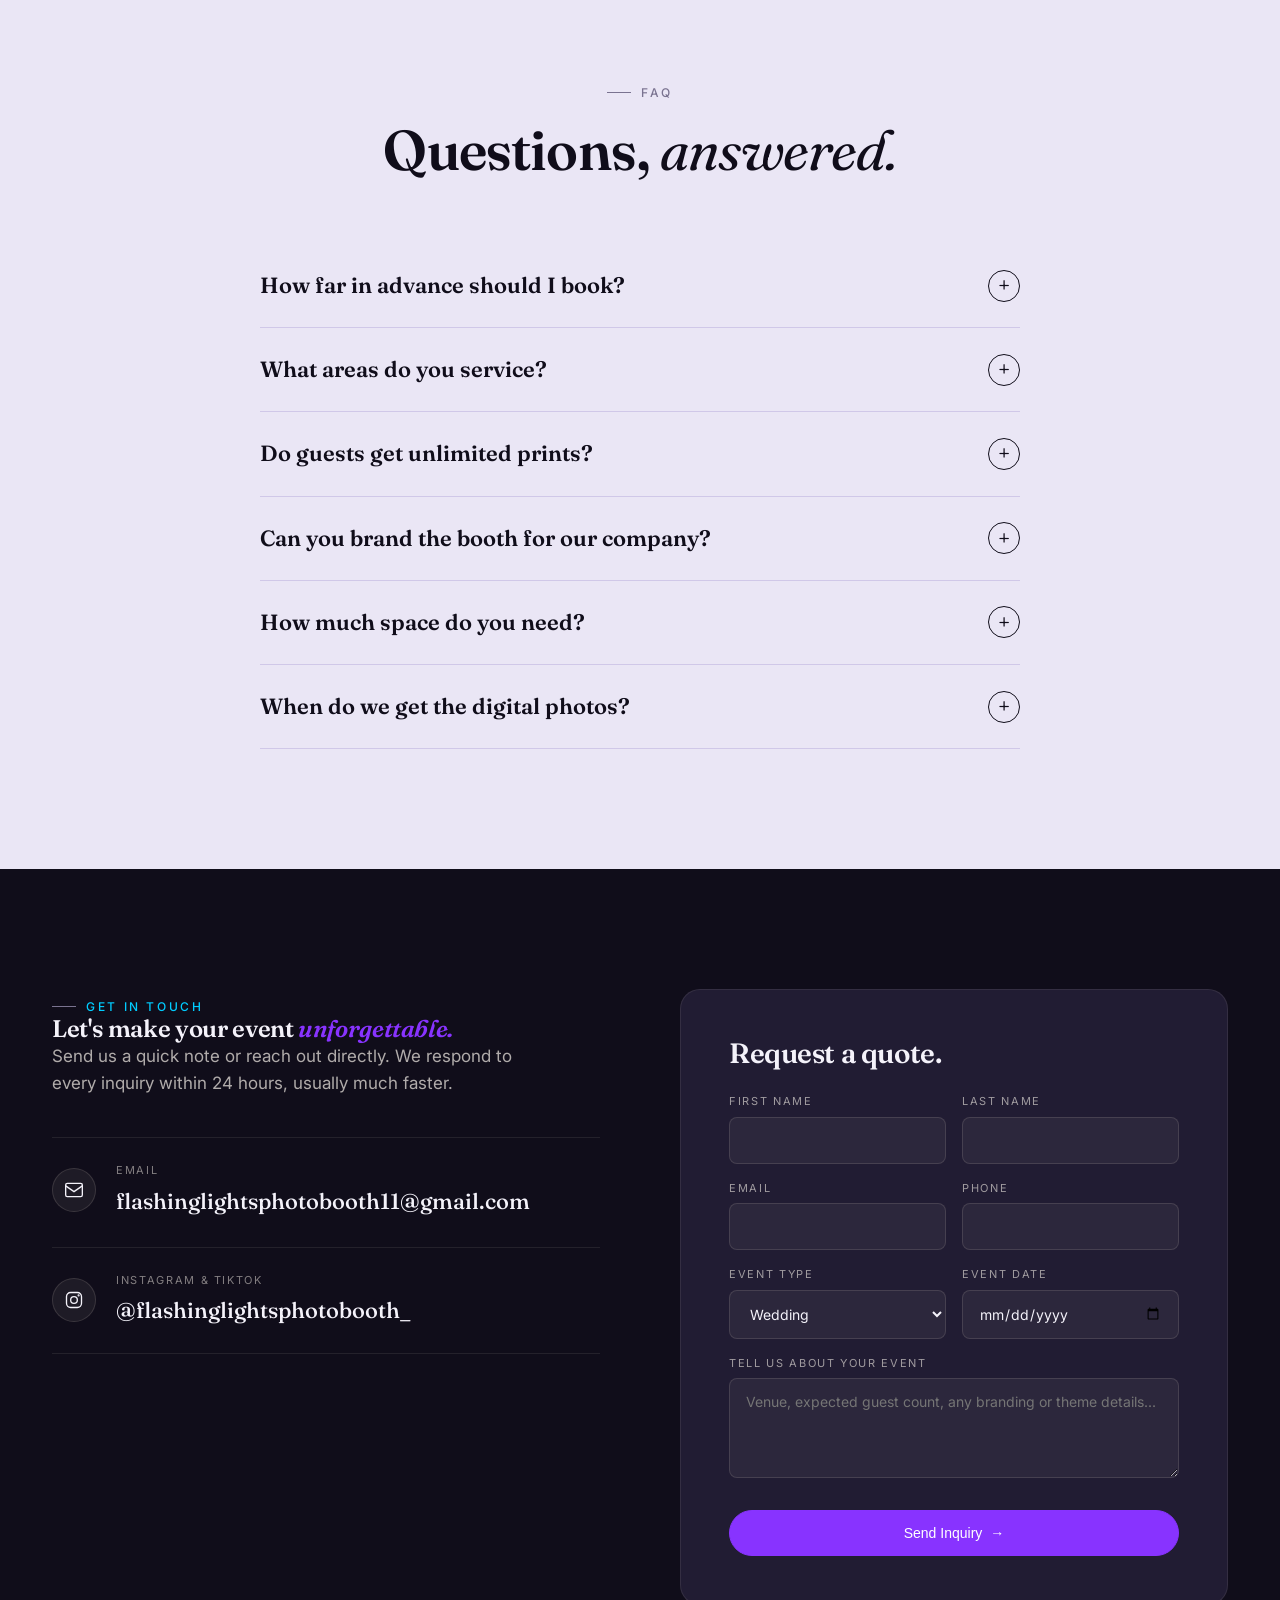
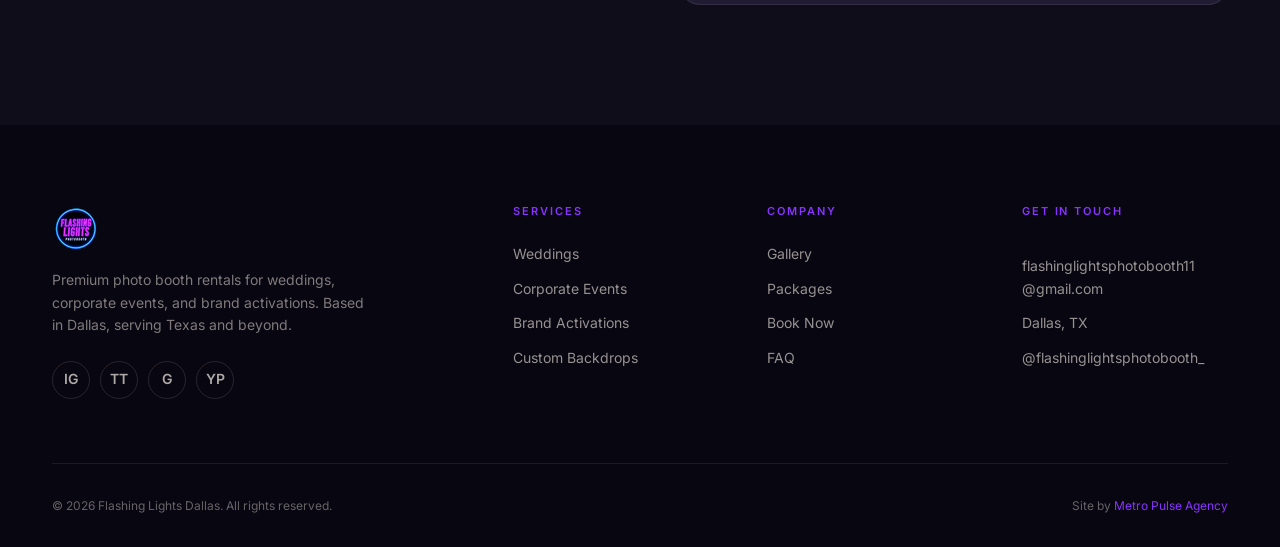
==== commit bddb45b5: "changed-logo" ====
--- a/index.html
+++ b/index.html
@@ -19,8 +19,8 @@
 <nav class="nav">
   <div class="nav-inner">
     <a href="#" class="logo">
-      <img src="assets/flashing-lights-logo-100.png"
-           srcset="assets/flashing-lights-logo-100.png 1x, assets/flashing-lights-logo-200.png 2x, assets/flashing-lights-logo-300.png 3x"
+      <img src="assets/new-logo-main-100.png"
+           srcset="assets/new-logo-main-100.png 1x, assets/new-logo-main-200.png 2x, assets/new-logo-main-300.png 3x"
            width="100" height="100"
            alt="Flashing Lights Dallas Photo Booth" class="logo-img">
     </a>
@@ -382,7 +382,7 @@
   <div class="container">
     <div class="footer-grid">
       <div class="brand-block">
-        <div class="logo"><img src="assets/flashing-lights-logo-48.png" srcset="assets/flashing-lights-logo-48.png 1x, assets/flashing-lights-logo-96.png 2x, assets/flashing-lights-logo-144.png 3x" width="48" height="48" alt="Flashing Lights Dallas Photo Booth" class="logo-img"></div>
+        <div class="logo"><img src="assets/new-logo-main-48.png" srcset="assets/new-logo-main-48.png 1x, assets/new-logo-main-96.png 2x, assets/new-logo-main-144.png 3x" width="48" height="48" alt="Flashing Lights Dallas Photo Booth" class="logo-img"></div>
         <p>Premium photo booth rentals for weddings, corporate events, and brand activations. Based in Dallas, serving Texas and beyond.</p>
         <div class="social-row">
           <a href="https://www.instagram.com/flashinglightsphotobooth_" target="_blank" class="social-link">IG</a>
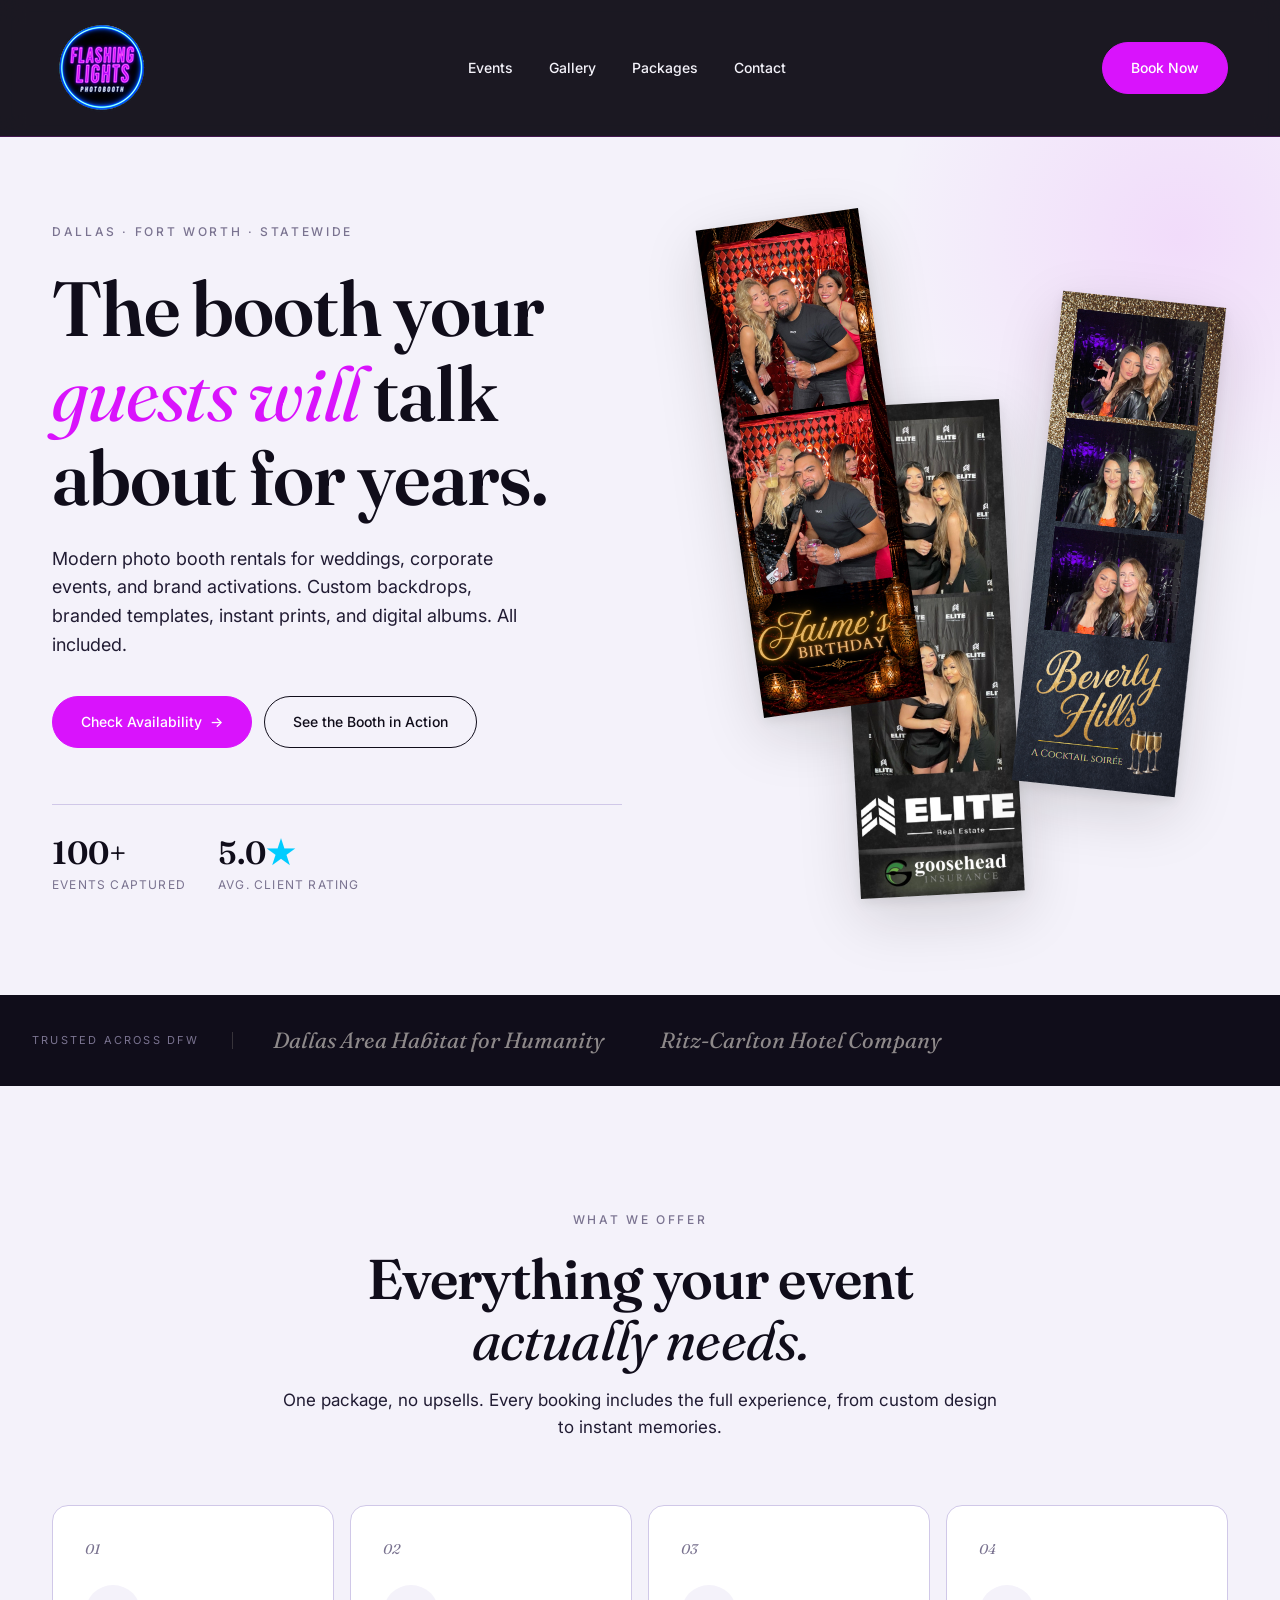
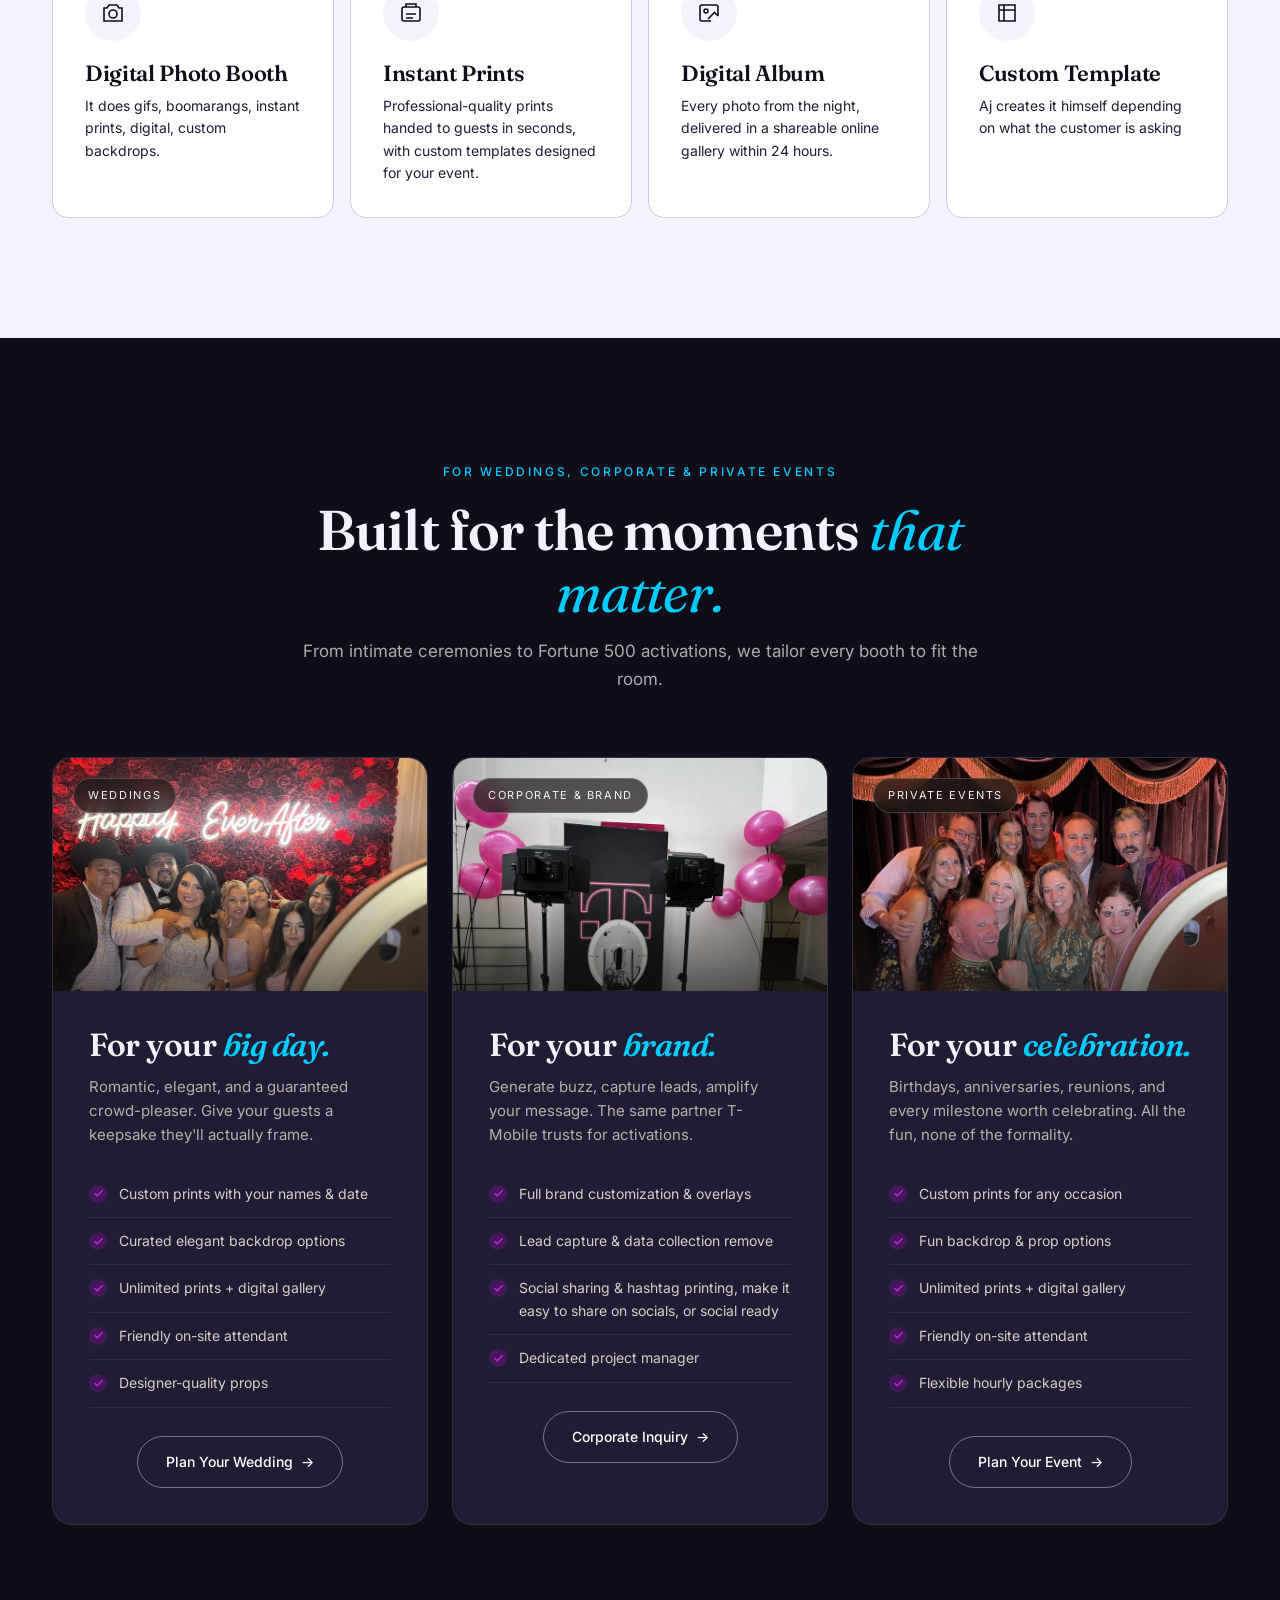
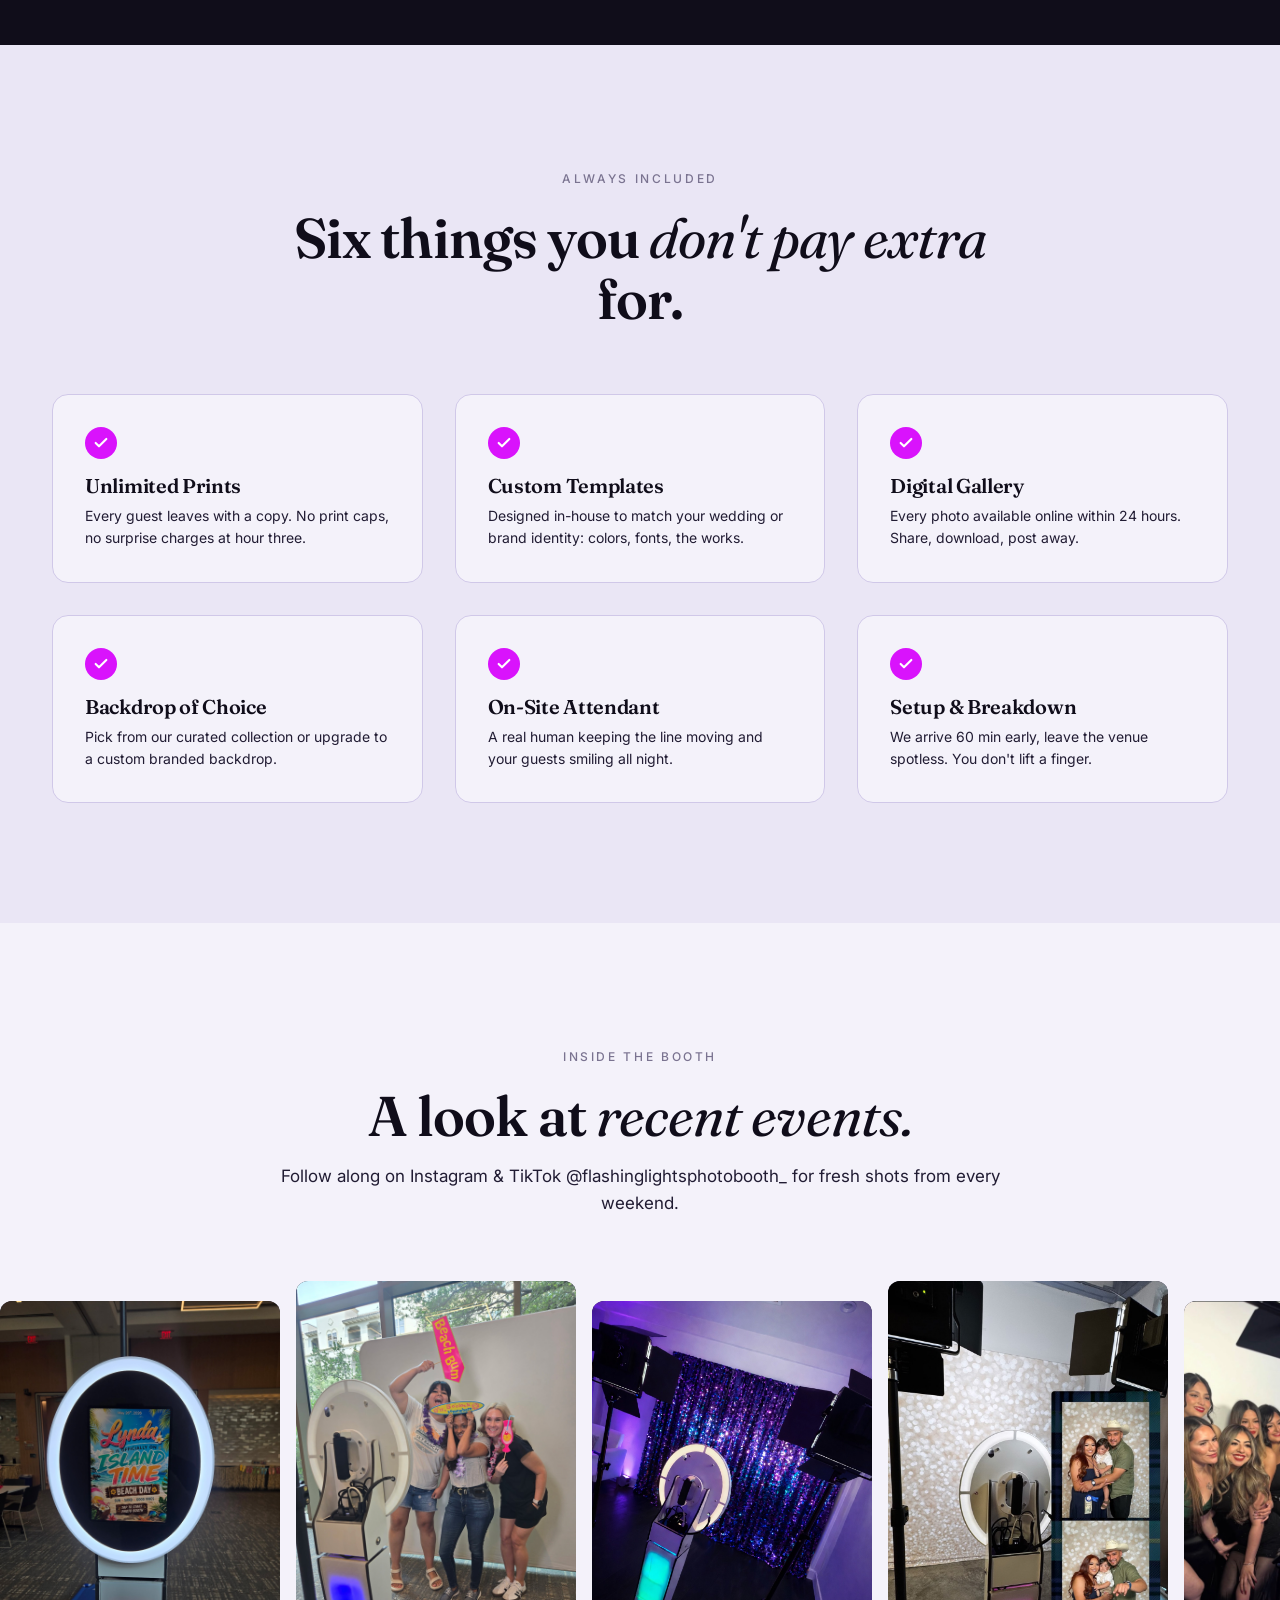
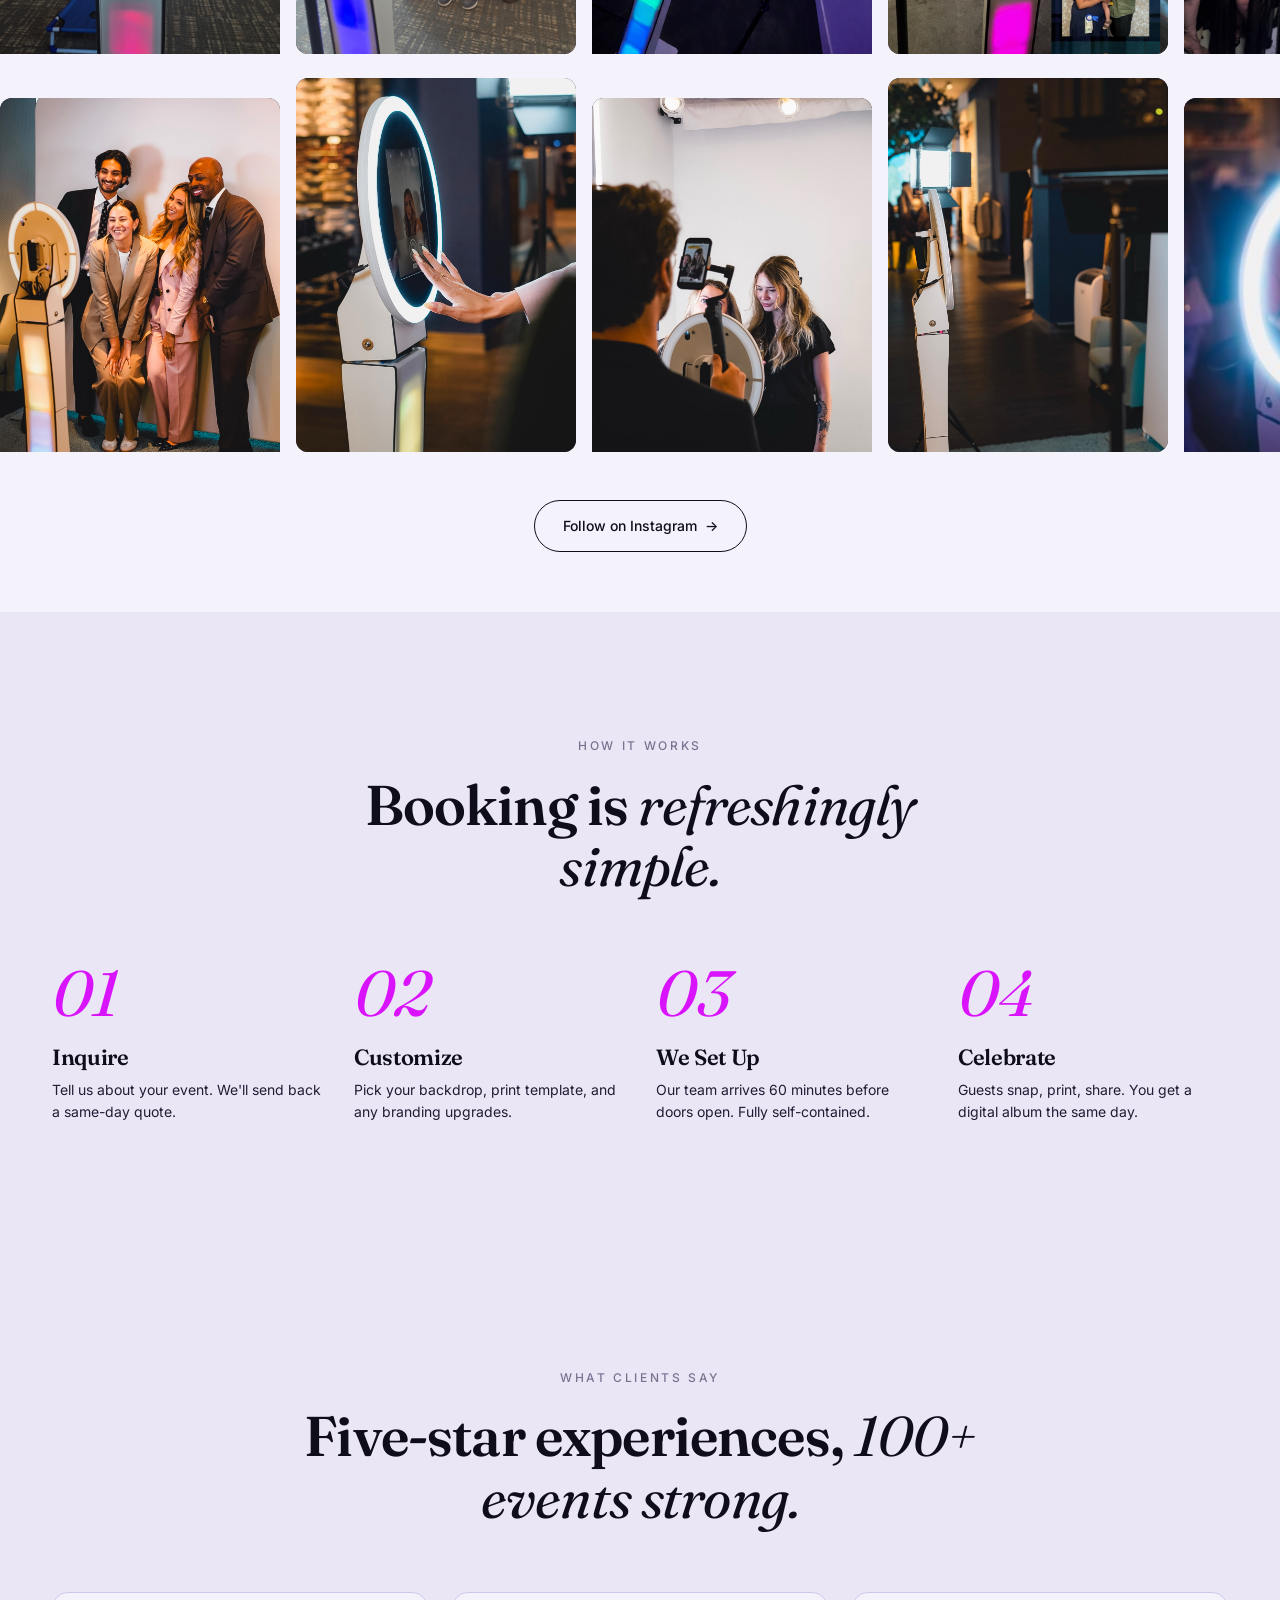
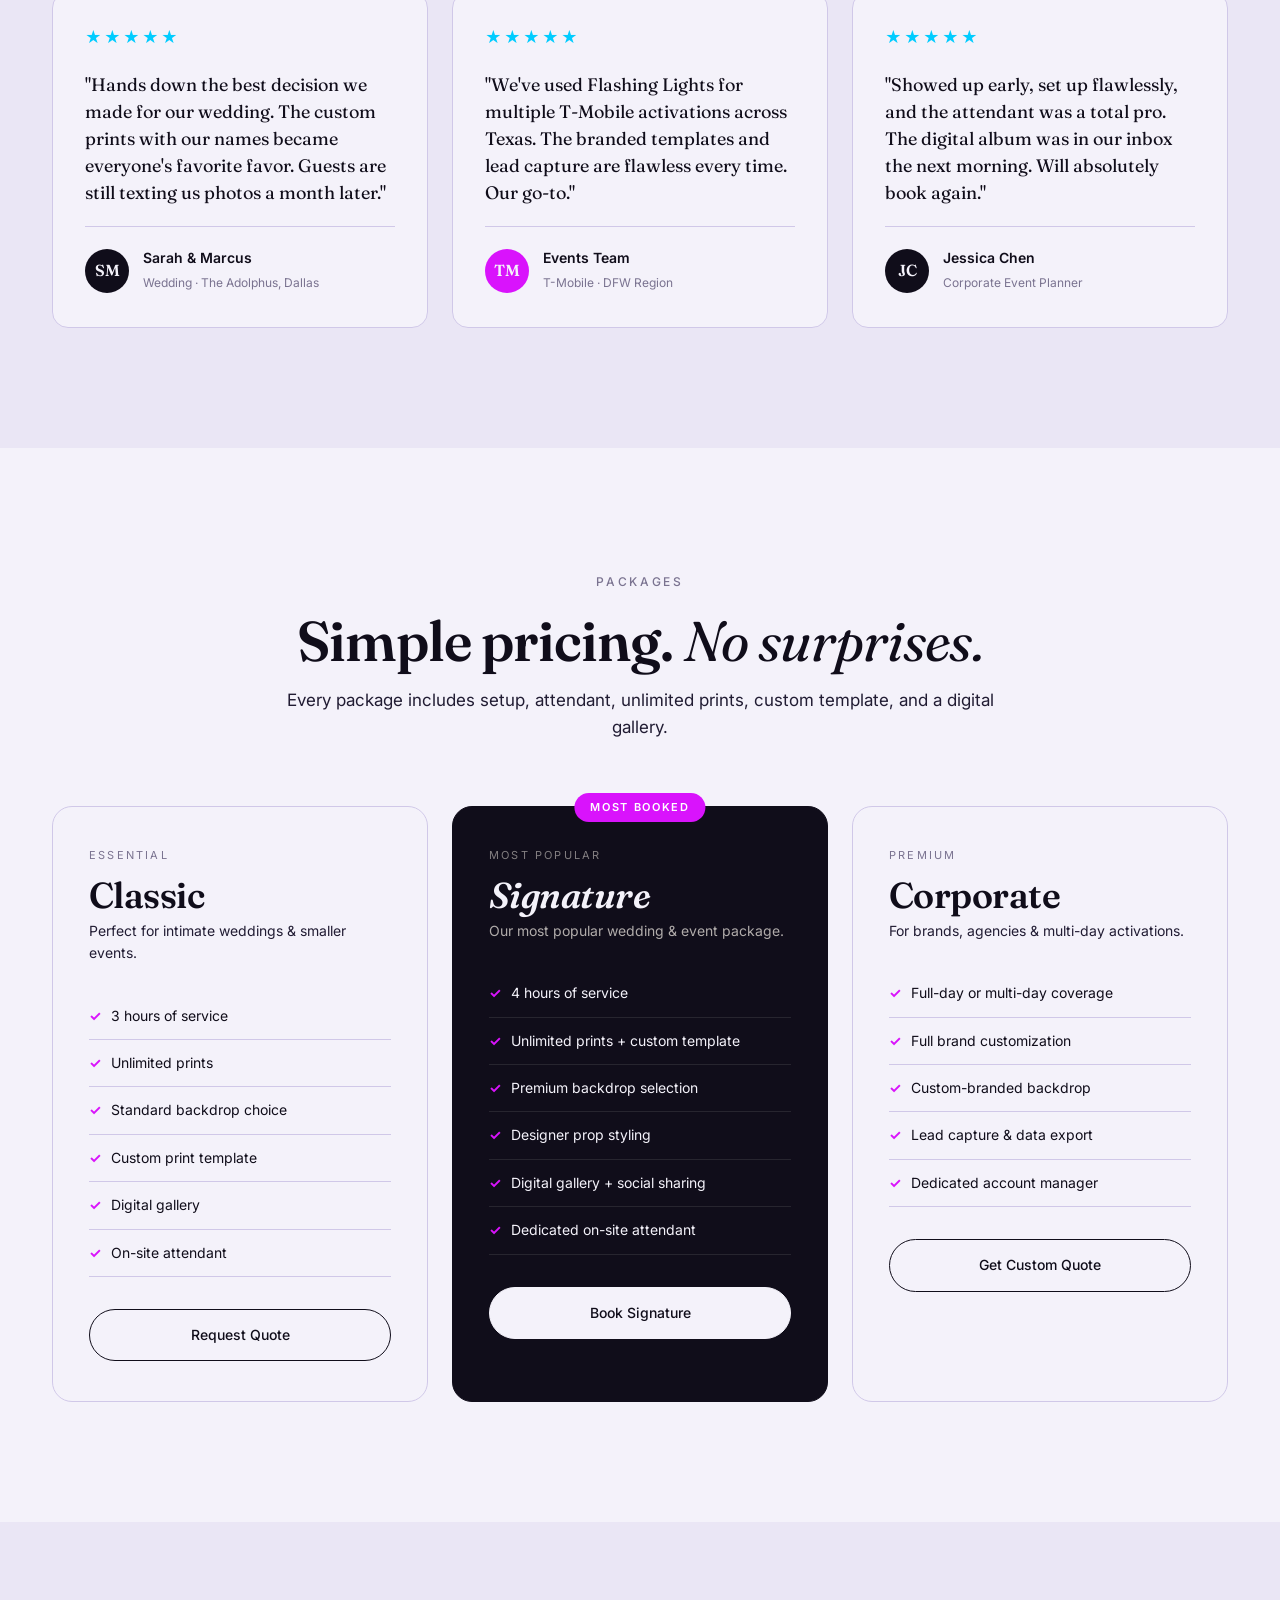
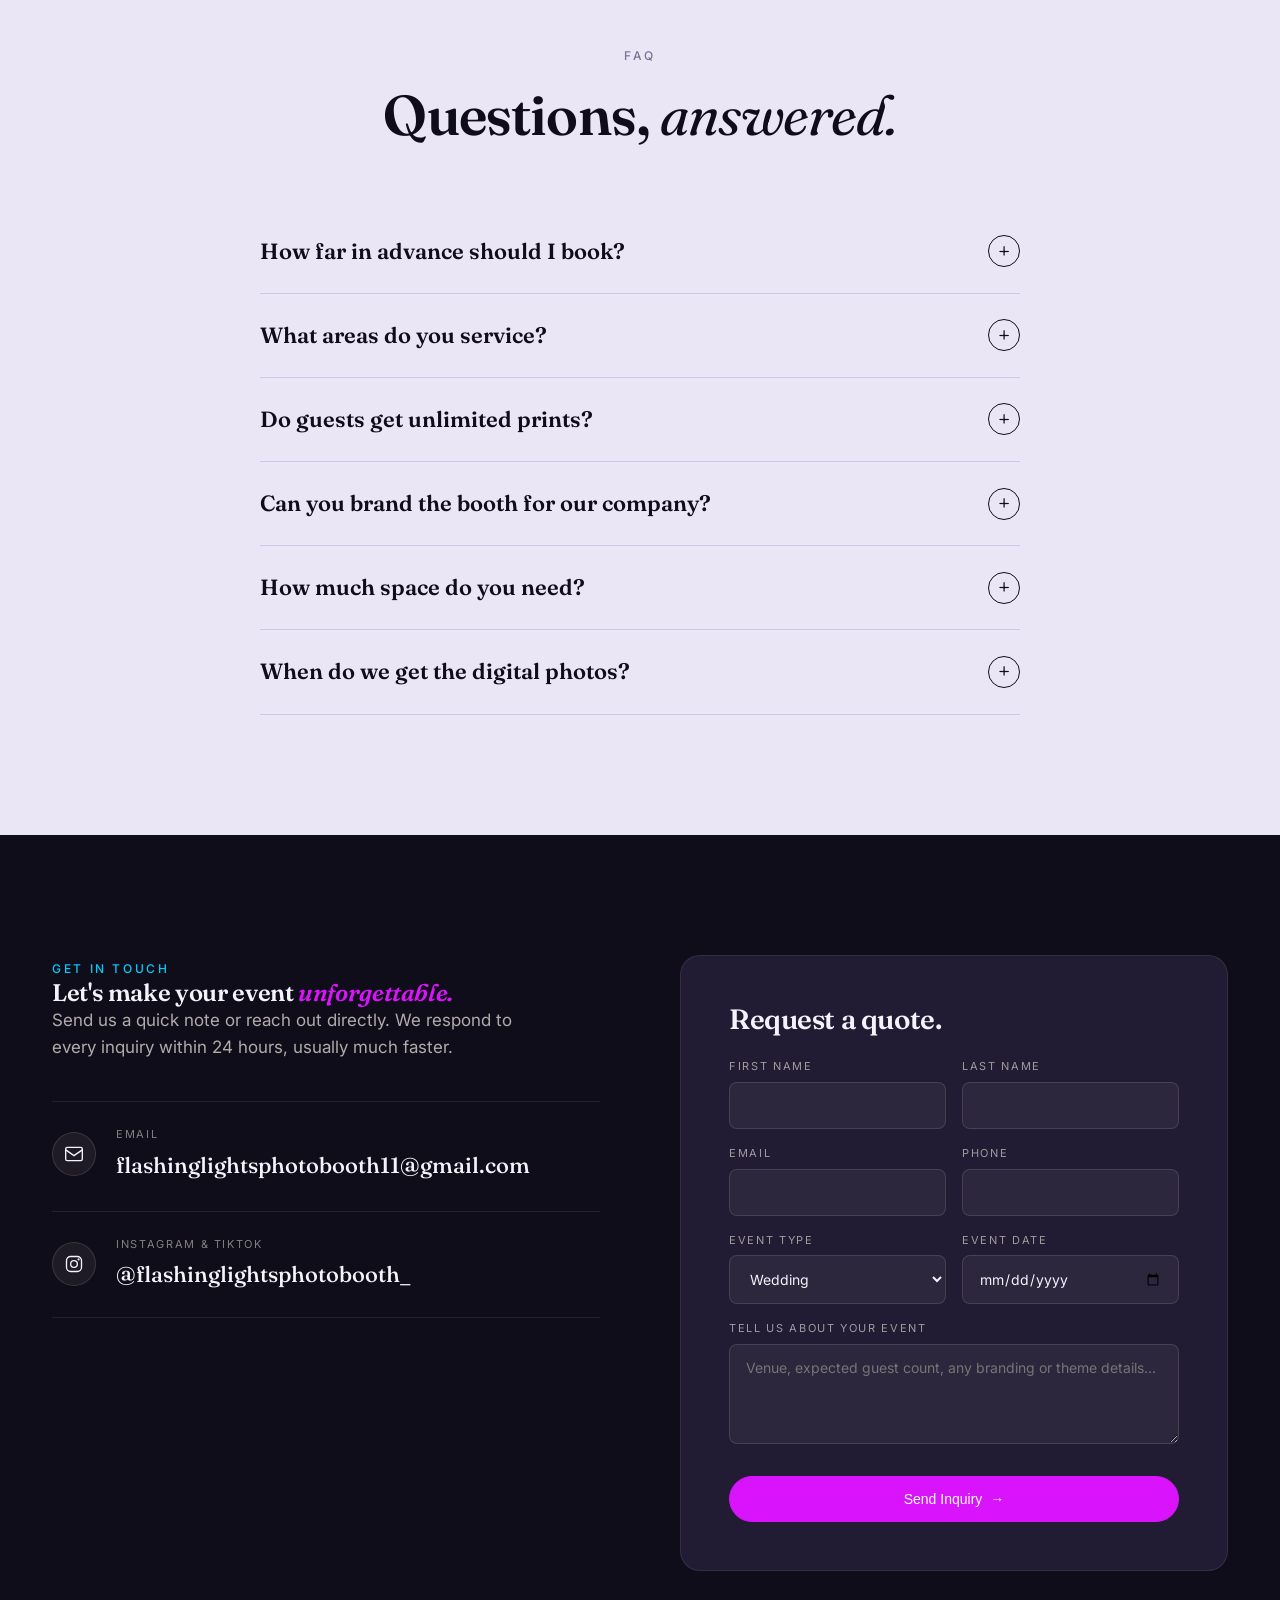
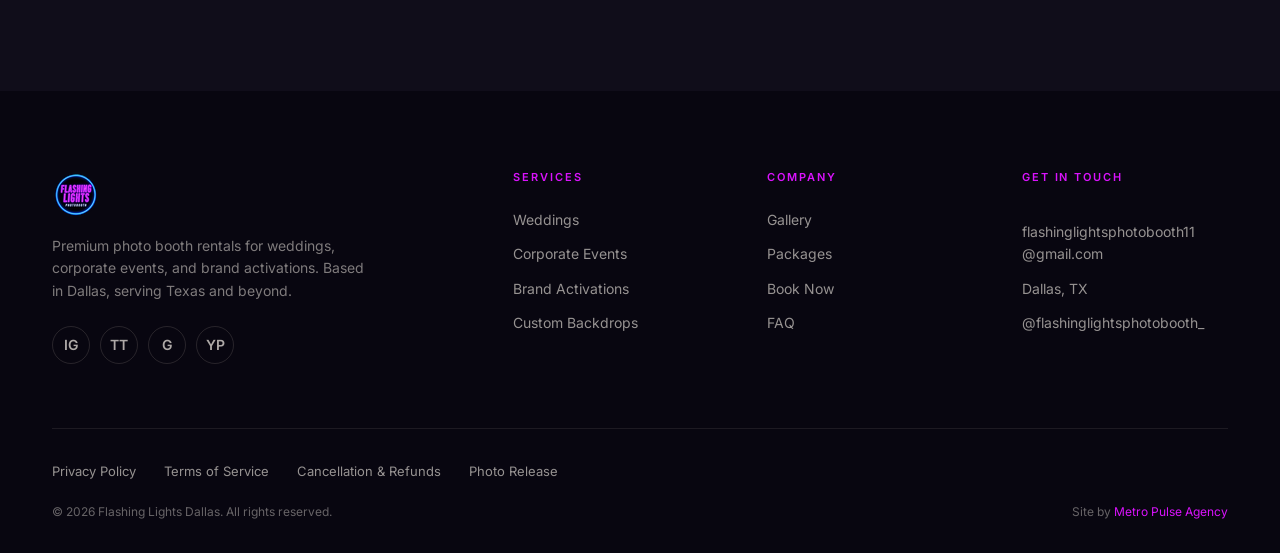
==== commit 9cc8205d: "new-colors" ====
--- a/index.html
+++ b/index.html
@@ -5,6 +5,29 @@
 <meta name="viewport" content="width=device-width, initial-scale=1.0" />
 <title>Flashing Lights Dallas | Photo Booth Rentals for Weddings & Corporate Events</title>
 <meta name="description" content="Premium photo booth rentals in Dallas. Weddings, corporate events, and brand activations. Trusted by T-Mobile. Custom templates, backdrops, prints, and digital albums." />
+<link rel="canonical" href="https://YOUR-DOMAIN.com/" />
+<meta name="robots" content="index, follow" />
+<meta name="theme-color" content="#100d1a" />
+
+<meta property="og:type" content="website" />
+<meta property="og:site_name" content="Flashing Lights Dallas" />
+<meta property="og:title" content="Flashing Lights Dallas | Photo Booth Rentals for Weddings & Corporate Events" />
+<meta property="og:description" content="Premium photo booth rentals in Dallas. Weddings, corporate events, and brand activations. Trusted by T-Mobile. Custom templates, backdrops, prints, and digital albums." />
+<meta property="og:url" content="https://YOUR-DOMAIN.com/" />
+<meta property="og:image" content="https://YOUR-DOMAIN.com/assets/og-image.jpg" />
+<meta property="og:image:width" content="1200" />
+<meta property="og:image:height" content="630" />
+<meta property="og:image:alt" content="Flashing Lights Photobooth neon logo" />
+
+<meta name="twitter:card" content="summary_large_image" />
+<meta name="twitter:title" content="Flashing Lights Dallas | Photo Booth Rentals for Weddings & Corporate Events" />
+<meta name="twitter:description" content="Premium photo booth rentals in Dallas. Weddings, corporate events, and brand activations. Trusted by T-Mobile. Custom templates, backdrops, prints, and digital albums." />
+<meta name="twitter:image" content="https://YOUR-DOMAIN.com/assets/og-image.jpg" />
+
+<link rel="icon" href="favicon.ico" sizes="any" />
+<link rel="icon" type="image/png" sizes="32x32" href="favicon-32x32.png" />
+<link rel="icon" type="image/png" sizes="16x16" href="favicon-16x16.png" />
+<link rel="apple-touch-icon" href="apple-touch-icon.png" />
 <link rel="preconnect" href="https://fonts.googleapis.com">
 <link rel="preconnect" href="https://fonts.gstatic.com" crossorigin>
 <link href="https://fonts.googleapis.com/css2?family=Fraunces:ital,opsz,wght@0,9..144,400;0,9..144,600;0,9..144,800;1,9..144,400&family=Inter:wght@300;400;500;600;700&display=swap" rel="stylesheet">
@@ -13,7 +36,7 @@
 <body>
 
 <!-- <div class="top-bar">
-  <span class="magenta-dot"></span>Now booking 2026 weddings &amp; corporate events in DFW · Call <a href="tel:4694787110" style="text-decoration:underline;">469-478-7110</a>
+  <span class="magenta-dot"></span>Now booking 2026 weddings &amp; corporate events in DFW · <a href="#contact" style="text-decoration:underline;">Get in touch</a>
 </div> -->
 
 <nav class="nav">
@@ -166,7 +189,6 @@
             <li>Lead capture &amp; data collection remove</li>
             <li>Social sharing &amp; hashtag printing, make it easy to share on socials, or social ready</li>
             <li>Dedicated project manager</li>
-            <li>Multi-day packages</li>
           </ul>
           <a href="#contact" class="btn ghost-light">Corporate Inquiry <span class="arrow">→</span></a>
         </div>
@@ -208,12 +230,12 @@
       <h2>Six things you <em>don't pay extra</em> for.</h2>
     </div>
     <div class="included-grid">
-      <div class="included-item reveal"><div class="check">✓</div><h4>Unlimited Prints</h4><p>Every guest leaves with a copy. No print caps, no surprise charges at hour three.</p></div>
-      <div class="included-item reveal"><div class="check">✓</div><h4>Custom Templates</h4><p>Designed in-house to match your wedding or brand identity: colors, fonts, the works.</p></div>
-      <div class="included-item reveal"><div class="check">✓</div><h4>Digital Gallery</h4><p>Every photo available online within 24 hours. Share, download, post away.</p></div>
-      <div class="included-item reveal"><div class="check">✓</div><h4>Backdrop of Choice</h4><p>Pick from our curated collection or upgrade to a custom branded backdrop.</p></div>
-      <div class="included-item reveal"><div class="check">✓</div><h4>On-Site Attendant</h4><p>A real human keeping the line moving and your guests smiling all night.</p></div>
-      <div class="included-item reveal"><div class="check">✓</div><h4>Setup &amp; Breakdown</h4><p>We arrive 60 min early, leave the venue spotless. You don't lift a finger.</p></div>
+      <div class="included-item reveal"><div class="check" aria-hidden="true"><svg viewBox="0 0 24 24"><path pathLength="1" d="M4 12l5 5L20 6"/></svg></div><h4>Unlimited Prints</h4><p>Every guest leaves with a copy. No print caps, no surprise charges at hour three.</p></div>
+      <div class="included-item reveal"><div class="check" aria-hidden="true"><svg viewBox="0 0 24 24"><path pathLength="1" d="M4 12l5 5L20 6"/></svg></div><h4>Custom Templates</h4><p>Designed in-house to match your wedding or brand identity: colors, fonts, the works.</p></div>
+      <div class="included-item reveal"><div class="check" aria-hidden="true"><svg viewBox="0 0 24 24"><path pathLength="1" d="M4 12l5 5L20 6"/></svg></div><h4>Digital Gallery</h4><p>Every photo available online within 24 hours. Share, download, post away.</p></div>
+      <div class="included-item reveal"><div class="check" aria-hidden="true"><svg viewBox="0 0 24 24"><path pathLength="1" d="M4 12l5 5L20 6"/></svg></div><h4>Backdrop of Choice</h4><p>Pick from our curated collection or upgrade to a custom branded backdrop.</p></div>
+      <div class="included-item reveal"><div class="check" aria-hidden="true"><svg viewBox="0 0 24 24"><path pathLength="1" d="M4 12l5 5L20 6"/></svg></div><h4>On-Site Attendant</h4><p>A real human keeping the line moving and your guests smiling all night.</p></div>
+      <div class="included-item reveal"><div class="check" aria-hidden="true"><svg viewBox="0 0 24 24"><path pathLength="1" d="M4 12l5 5L20 6"/></svg></div><h4>Setup &amp; Breakdown</h4><p>We arrive 60 min early, leave the venue spotless. You don't lift a finger.</p></div>
     </div>
   </div>
 </section>
@@ -318,14 +340,14 @@
   </div>
 </section>
 
-<section class="block" style="background: var(--cream-2);">
+<section class="block" id="faq" style="background: var(--cream-2);">
   <div class="container">
     <div class="section-head center reveal">
       <span class="eyebrow">FAQ</span>
       <h2>Questions, <em>answered.</em></h2>
     </div>
     <div class="faq-list">
-      <details class="faq-item reveal"><summary class="faq-q">How far in advance should I book? <span class="plus">+</span></summary><p class="faq-a">For weddings, we recommend booking 6–9 months in advance, especially for peak season (April–October). Corporate events can often be accommodated on shorter notice. Call us at 469-478-7110 to check availability.</p></details>
+      <details class="faq-item reveal"><summary class="faq-q">How far in advance should I book? <span class="plus">+</span></summary><p class="faq-a">For weddings, we recommend booking 6-9 months in advance, especially for peak season (April to October). Corporate events can often be accommodated on shorter notice. Send us a message to check availability.</p></details>
       <details class="faq-item reveal"><summary class="faq-q">What areas do you service? <span class="plus">+</span></summary><p class="faq-a">We're based in Dallas and serve the entire DFW metroplex with no travel fees. We also travel statewide and nationally for corporate activations and destination weddings. Additional travel rates apply outside DFW.</p></details>
       <details class="faq-item reveal"><summary class="faq-q">Do guests get unlimited prints? <span class="plus">+</span></summary><p class="faq-a">Yes. Every package includes unlimited prints throughout your event window. We recommend a 2x6 strip for weddings (everyone gets one) and 4x6 single prints for corporate events.</p></details>
       <details class="faq-item reveal"><summary class="faq-q">Can you brand the booth for our company? <span class="plus">+</span></summary><p class="faq-a">Absolutely. Our corporate package includes full brand customization: logos on prints, custom backdrops, branded overlays, and even printed step-and-repeats. T-Mobile, for example, gets a fully branded experience at every activation.</p></details>
@@ -354,25 +376,28 @@
           </a>
         </div>
       </div>
-      <form class="booking-form reveal" onsubmit="event.preventDefault(); alert('Thanks! We will be in touch within 24 hours.');">
+      <form class="booking-form reveal" id="booking-form" action="send.php" method="post">
         <h3>Request a quote.</h3>
         <div class="form-row">
-          <div class="field"><label>First Name</label><input type="text" required></div>
-          <div class="field"><label>Last Name</label><input type="text" required></div>
+          <div class="field"><label for="first_name">First Name</label><input id="first_name" name="first_name" type="text" autocomplete="given-name" maxlength="80" required></div>
+          <div class="field"><label for="last_name">Last Name</label><input id="last_name" name="last_name" type="text" autocomplete="family-name" maxlength="80" required></div>
         </div>
         <div class="form-row">
-          <div class="field"><label>Email</label><input type="email" required></div>
-          <div class="field"><label>Phone</label><input type="tel"></div>
+          <div class="field"><label for="email">Email</label><input id="email" name="email" type="email" autocomplete="email" maxlength="160" required></div>
+          <div class="field"><label for="phone">Phone</label><input id="phone" name="phone" type="tel" autocomplete="tel" maxlength="40"></div>
         </div>
         <div class="form-row">
-          <div class="field"><label>Event Type</label><select><option>Wedding</option><option>Corporate Event</option><option>Brand Activation</option><option>Birthday / Private</option><option>Other</option></select></div>
-          <div class="field"><label>Event Date</label><input type="date"></div>
+          <div class="field"><label for="event_type">Event Type</label><select id="event_type" name="event_type"><option>Wedding</option><option>Corporate Event</option><option>Brand Activation</option><option>Birthday / Private</option><option>Other</option></select></div>
+          <div class="field"><label for="event_date">Event Date</label><input id="event_date" name="event_date" type="date"></div>
         </div>
         <div class="field full" style="margin-bottom: 24px;">
-          <label>Tell Us About Your Event</label>
-          <textarea placeholder="Venue, expected guest count, any branding or theme details..."></textarea>
-        </div>
+          <label for="message">Tell Us About Your Event</label>
+          <textarea id="message" name="message" maxlength="4000" placeholder="Venue, expected guest count, any branding or theme details..."></textarea>
+        </div>
+        <input type="hidden" name="ts" value="">
+        <div class="hp-field" aria-hidden="true"><label>Company<input type="text" name="company" tabindex="-1" autocomplete="off"></label></div>
         <button type="submit" class="btn magenta">Send Inquiry <span class="arrow">→</span></button>
+        <p class="form-status" role="status" aria-live="polite"></p>
       </form>
     </div>
   </div>
@@ -397,13 +422,19 @@
       </div>
       <div>
         <h4>Company</h4>
-        <ul><li><a href="#gallery">Gallery</a></li><li><a href="#packages">Packages</a></li><li><a href="#contact">Book Now</a></li><li><a href="#contact">FAQ</a></li></ul>
+        <ul><li><a href="#gallery">Gallery</a></li><li><a href="#packages">Packages</a></li><li><a href="#contact">Book Now</a></li><li><a href="#faq">FAQ</a></li></ul>
       </div>
       <div>
         <h4>Get In Touch</h4>
         <ul><li></li><li><a href="mailto:flashinglightsphotobooth11@gmail.com">flashinglightsphotobooth11<br>@gmail.com</a></li><li>Dallas, TX</li><li><a href="https://www.instagram.com/flashinglightsphotobooth_" target="_blank">@flashinglightsphotobooth_</a></li></ul>
       </div>
     </div>
+    <nav class="footer-legal" aria-label="Legal">
+      <a href="privacy.html">Privacy Policy</a>
+      <a href="terms.html">Terms of Service</a>
+      <a href="cancellation-refunds.html">Cancellation &amp; Refunds</a>
+      <a href="photo-release.html">Photo Release</a>
+    </nav>
     <div class="footer-bottom">
       <span>© 2026 Flashing Lights Dallas. All rights reserved.</span>
       <span>Site by <a href="#" style="color: var(--magenta);">Metro Pulse Agency</a></span>
--- a/style.css
+++ b/style.css
@@ -5,8 +5,8 @@
   --ink-soft: #211c33;
   --muted: #7a7390;
   --line: #d0c8e8;
-  --magenta: #8833ff;
-  --magenta-deep: #6611cc;
+  --magenta: #D913FC;
+  --magenta-deep: #C30CFC;
   --gold: #00ccff;
 }
 
@@ -58,14 +58,6 @@
   color: var(--muted);
   display: inline-flex;
   align-items: center;
-  gap: 10px;
-}
-
-.eyebrow::before {
-  content: "";
-  width: 24px;
-  height: 1px;
-  background: var(--muted);
 }
 
 /* ---------- Buttons ---------- */
@@ -164,7 +156,7 @@
   background: rgba(8, 6, 16, 0.92);
   backdrop-filter: blur(12px);
   -webkit-backdrop-filter: blur(12px);
-  border-bottom: 1px solid rgba(136, 51, 255, 0.2);
+  border-bottom: 1px solid color-mix(in srgb, var(--magenta) 20%, transparent);
 }
 
 .nav-inner {
@@ -297,7 +289,7 @@
   right: -200px;
   width: 600px;
   height: 600px;
-  background: radial-gradient(circle, rgba(136, 51, 255, 0.1) 0%, transparent 70%);
+  background: radial-gradient(circle, color-mix(in srgb, var(--magenta) 10%, transparent) 0%, transparent 70%);
   pointer-events: none;
 }
 
@@ -551,7 +543,6 @@
 .events .section-head h2 { color: var(--cream); }
 .events .section-head p { color: rgba(245, 240, 232, 0.7); }
 .events .eyebrow { color: var(--gold); }
-.events .eyebrow::before { background: var(--gold); }
 
 .events-split {
   display: grid;
@@ -580,13 +571,13 @@
 .event-img.wedding {
   background:
     radial-gradient(circle at 30% 40%, rgba(0, 204, 255, 0.35), transparent 50%),
-    radial-gradient(circle at 70% 60%, rgba(136, 51, 255, 0.3), transparent 50%),
+    radial-gradient(circle at 70% 60%, color-mix(in srgb, var(--magenta) 30%, transparent), transparent 50%),
     linear-gradient(135deg, #211c33, #100d1a);
 }
 
 .event-img.corporate {
   background:
-    radial-gradient(circle at 60% 30%, rgba(136, 51, 255, 0.5), transparent 50%),
+    radial-gradient(circle at 60% 30%, color-mix(in srgb, var(--magenta) 50%, transparent), transparent 50%),
     radial-gradient(circle at 30% 70%, rgba(0, 204, 255, 0.3), transparent 50%),
     linear-gradient(135deg, #100d1a, #1a1230);
 }
@@ -666,17 +657,38 @@
   font-size: 14px;
   color: rgba(245, 240, 232, 0.85);
   display: flex;
-  align-items: center;
+  align-items: flex-start;
   gap: 12px;
 }
 
 .event-features li::before {
   content: "";
-  width: 6px;
-  height: 6px;
-  background: var(--magenta);
+  width: 18px;
+  height: 18px;
+  flex-shrink: 0;
+  /* nudge down so the mark sits on the first line when the text wraps */
+  margin-top: 2px;
   border-radius: 50%;
-  flex-shrink: 0;
+  /* circle tint follows --magenta automatically */
+  background-color: color-mix(in srgb, var(--magenta) 18%, transparent);
+  /* a data URI cannot read a CSS variable, so this stroke is the one place
+     --magenta is duplicated. Keep it in step with the value in :root. */
+  background-image: url("data:image/svg+xml,%3Csvg xmlns='http://www.w3.org/2000/svg' viewBox='0 0 24 24' fill='none' stroke='%23D913FC' stroke-width='3.2' stroke-linecap='round' stroke-linejoin='round'%3E%3Cpath d='M20 6 9 17l-5-5'/%3E%3C/svg%3E");
+  background-repeat: no-repeat;
+  background-position: center;
+  background-size: 11px 11px;
+}
+
+/* The card CTA is inline-flex, so it hugs its text and sits left. Once the
+   grid splits into narrow 3-up columns, centre it under the feature list. */
+
+@media (min-width: 1025px) {
+  .event-body > .btn {
+    display: flex;
+    width: fit-content;
+    margin-left: auto;
+    margin-right: auto;
+  }
 }
 
 /* ---------- Included ---------- */
@@ -704,11 +716,100 @@
   justify-content: center;
   width: 32px;
   height: 32px;
-  background: var(--ink);
-  color: var(--cream);
+  background: var(--magenta);
   border-radius: 50%;
   margin-bottom: 16px;
-  font-size: 14px;
+  position: relative;
+}
+
+.included-item .check svg {
+  width: 16px;
+  height: 16px;
+  display: block;
+  overflow: visible;
+}
+
+.included-item .check svg path {
+  fill: none;
+  stroke: #fff;
+  stroke-width: 3.2;
+  stroke-linecap: round;
+  stroke-linejoin: round;
+}
+
+/* the ring that pulses outward once, behind the badge */
+.included-item .check::after {
+  content: "";
+  position: absolute;
+  inset: 0;
+  border-radius: 50%;
+  border: 2px solid var(--magenta);
+  opacity: 0;
+  pointer-events: none;
+}
+
+/* Staggered per row of three, so a desktop row cascades and a single-column
+   mobile card never waits longer than 160ms. */
+.included-item:nth-child(3n + 1) { --check-delay: 0ms; }
+.included-item:nth-child(3n + 2) { --check-delay: 80ms; }
+.included-item:nth-child(3n + 3) { --check-delay: 160ms; }
+
+/* Resting state, applied only where the reveal observer is in play. */
+.included-item.reveal .check {
+  opacity: 0;
+  transform: scale(0.4);
+}
+
+.included-item.reveal .check svg path {
+  stroke-dasharray: 1;
+  stroke-dashoffset: 1;
+}
+
+/* The observer adds .in when the card scrolls into view, on any device. */
+.included-item.reveal.in .check {
+  animation: check-pop 0.5s cubic-bezier(0.34, 1.56, 0.64, 1) forwards;
+  animation-delay: var(--check-delay, 0ms);
+}
+
+.included-item.reveal.in .check svg path {
+  animation: check-draw 0.42s cubic-bezier(0.65, 0, 0.35, 1) forwards;
+  animation-delay: calc(var(--check-delay, 0ms) + 170ms);
+}
+
+.included-item.reveal.in .check::after {
+  animation: check-ring 0.7s ease-out forwards;
+  animation-delay: calc(var(--check-delay, 0ms) + 120ms);
+}
+
+@keyframes check-pop {
+  0%   { opacity: 0; transform: scale(0.4); }
+  55%  { opacity: 1; }
+  100% { opacity: 1; transform: scale(1); }
+}
+
+@keyframes check-draw {
+  to { stroke-dashoffset: 0; }
+}
+
+@keyframes check-ring {
+  0%   { opacity: 0.5; transform: scale(1); }
+  100% { opacity: 0; transform: scale(1.9); }
+}
+
+/* Anyone who asks for less motion gets the finished badge, no movement. */
+@media (prefers-reduced-motion: reduce) {
+  .included-item.reveal .check,
+  .included-item.reveal.in .check {
+    animation: none;
+    opacity: 1;
+    transform: none;
+  }
+  .included-item.reveal .check svg path,
+  .included-item.reveal.in .check svg path {
+    animation: none;
+    stroke-dashoffset: 0;
+  }
+  .included-item .check::after { display: none; }
 }
 
 .included-item h4 {
@@ -1196,7 +1297,7 @@
 .field textarea:focus {
   outline: none;
   border-color: var(--magenta);
-  background: rgba(136, 51, 255, 0.05);
+  background: color-mix(in srgb, var(--magenta) 5%, transparent);
 }
 
 .field textarea {
@@ -1333,7 +1434,7 @@
     left: 0;
     right: 0;
     background: var(--ink);
-    border-bottom: 1px solid rgba(136, 51, 255, 0.2);
+    border-bottom: 1px solid color-mix(in srgb, var(--magenta) 20%, transparent);
     box-shadow: 0 12px 24px rgba(8, 6, 16, 0.35);
     max-height: 0;
     overflow: hidden;
@@ -1410,3 +1511,167 @@
     line-height: 1.5;
   }
 }
+
+/* ---------- Legal pages ---------- */
+
+.footer-legal {
+  display: flex;
+  flex-wrap: wrap;
+  gap: 8px 28px;
+  padding-top: 32px;
+  border-top: 1px solid rgba(217, 207, 192, 0.1);
+  font-size: 13px;
+}
+
+.footer-legal a {
+  color: rgba(245, 240, 232, 0.6);
+  transition: color 0.2s;
+}
+
+.footer-legal a:hover { color: var(--magenta); }
+
+.footer-legal + .footer-bottom {
+  padding-top: 20px;
+  border-top: none;
+}
+
+.legal-hero {
+  background: var(--ink);
+  color: var(--cream);
+  padding: 72px 0 56px;
+}
+
+.legal-hero .eyebrow { color: var(--gold); }
+
+.legal-hero h1 {
+  font-size: 54px;
+  margin: 14px 0 0;
+}
+
+.legal-standfirst {
+  max-width: 62ch;
+  margin-top: 18px;
+  font-size: 17px;
+  color: rgba(245, 240, 232, 0.72);
+}
+
+.legal-updated {
+  margin-top: 22px;
+  font-size: 12px;
+  letter-spacing: 0.14em;
+  text-transform: uppercase;
+  color: rgba(245, 240, 232, 0.45);
+}
+
+.legal-body { padding: 72px 0 104px; }
+
+.legal-layout {
+  display: grid;
+  grid-template-columns: 240px 1fr;
+  gap: 64px;
+  align-items: start;
+}
+
+.legal-toc {
+  position: sticky;
+  top: 132px;
+  border-left: 2px solid var(--line);
+  padding-left: 20px;
+}
+
+.legal-toc h4 {
+  font-family: 'Inter', sans-serif;
+  font-size: 11px;
+  text-transform: uppercase;
+  letter-spacing: 0.18em;
+  color: var(--muted);
+  font-weight: 600;
+  margin-bottom: 14px;
+}
+
+.legal-toc ul { list-style: none; }
+
+.legal-toc li { margin-bottom: 9px; }
+
+.legal-toc a {
+  font-size: 13.5px;
+  color: var(--ink-soft);
+  line-height: 1.4;
+  display: block;
+  transition: color 0.2s;
+}
+
+.legal-toc a:hover { color: var(--magenta); }
+
+.legal-content { max-width: 74ch; }
+
+.legal-section { margin-bottom: 44px; scroll-margin-top: 132px; }
+
+.legal-section h2 {
+  font-size: 25px;
+  margin-bottom: 14px;
+}
+
+.legal-content p { margin-bottom: 14px; }
+
+.legal-content a {
+  color: var(--magenta-deep);
+  text-decoration: underline;
+  text-underline-offset: 2px;
+}
+
+.legal-list {
+  margin: 0 0 16px 0;
+  padding-left: 22px;
+}
+
+.legal-list li { margin-bottom: 9px; }
+
+@media (max-width: 1024px) {
+  .legal-layout { grid-template-columns: 1fr; gap: 40px; }
+  .legal-toc { position: static; }
+}
+
+@media (max-width: 768px) {
+  .legal-hero { padding: 48px 0 40px; }
+  .legal-hero h1 { font-size: 36px; }
+  .legal-standfirst { font-size: 15.5px; }
+  .legal-body { padding: 48px 0 72px; }
+  .legal-section { margin-bottom: 34px; }
+  .legal-section h2 { font-size: 21px; }
+  .legal-content { font-size: 15px; }
+}
+
+/* ---------- Booking form status ---------- */
+
+.hp-field {
+  position: absolute;
+  left: -9999px;
+  width: 1px;
+  height: 1px;
+  overflow: hidden;
+}
+
+.form-status {
+  margin-top: 16px;
+  font-size: 14px;
+  line-height: 1.5;
+  min-height: 1px;
+}
+
+.form-status:empty { display: none; }
+
+.form-status.is-ok {
+  color: #0b7d4e;
+  font-weight: 500;
+}
+
+.form-status.is-error {
+  color: #c02626;
+  font-weight: 500;
+}
+
+.booking-form button[disabled] {
+  opacity: 0.6;
+  cursor: progress;
+}
